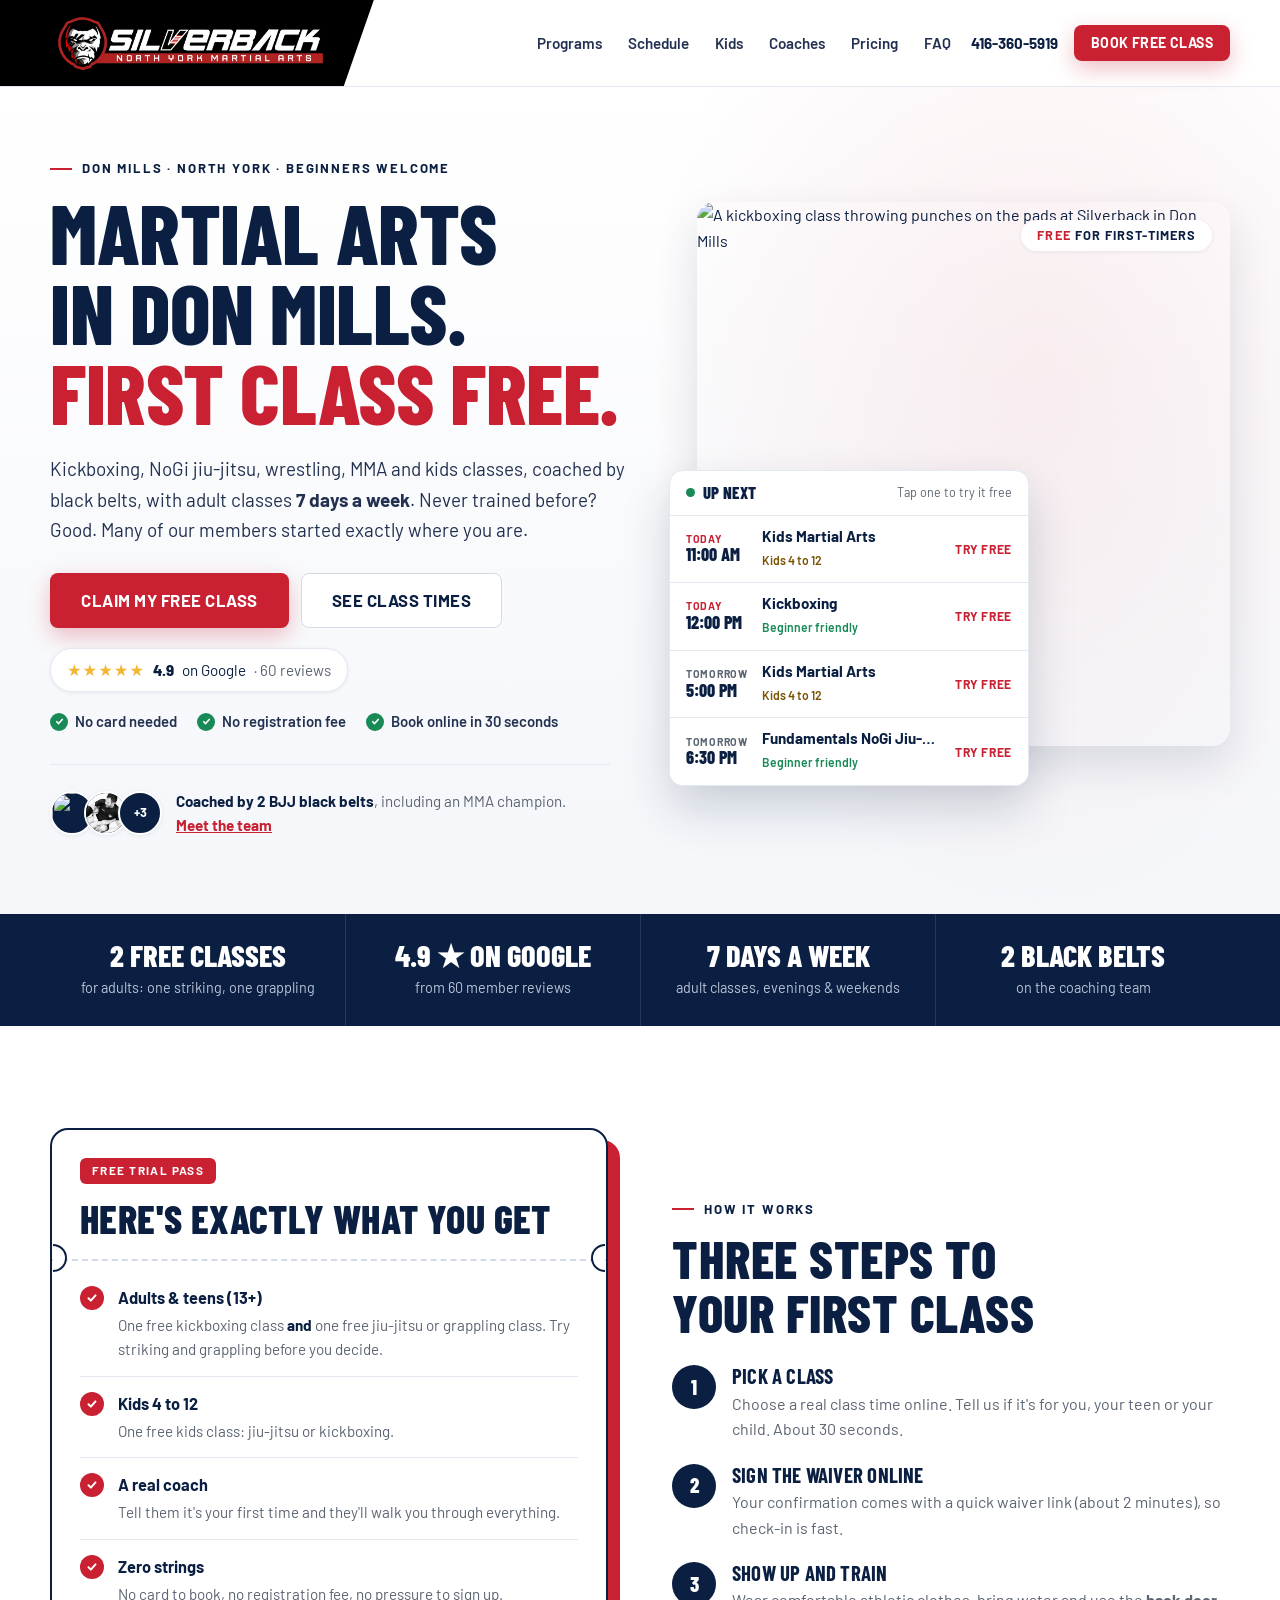
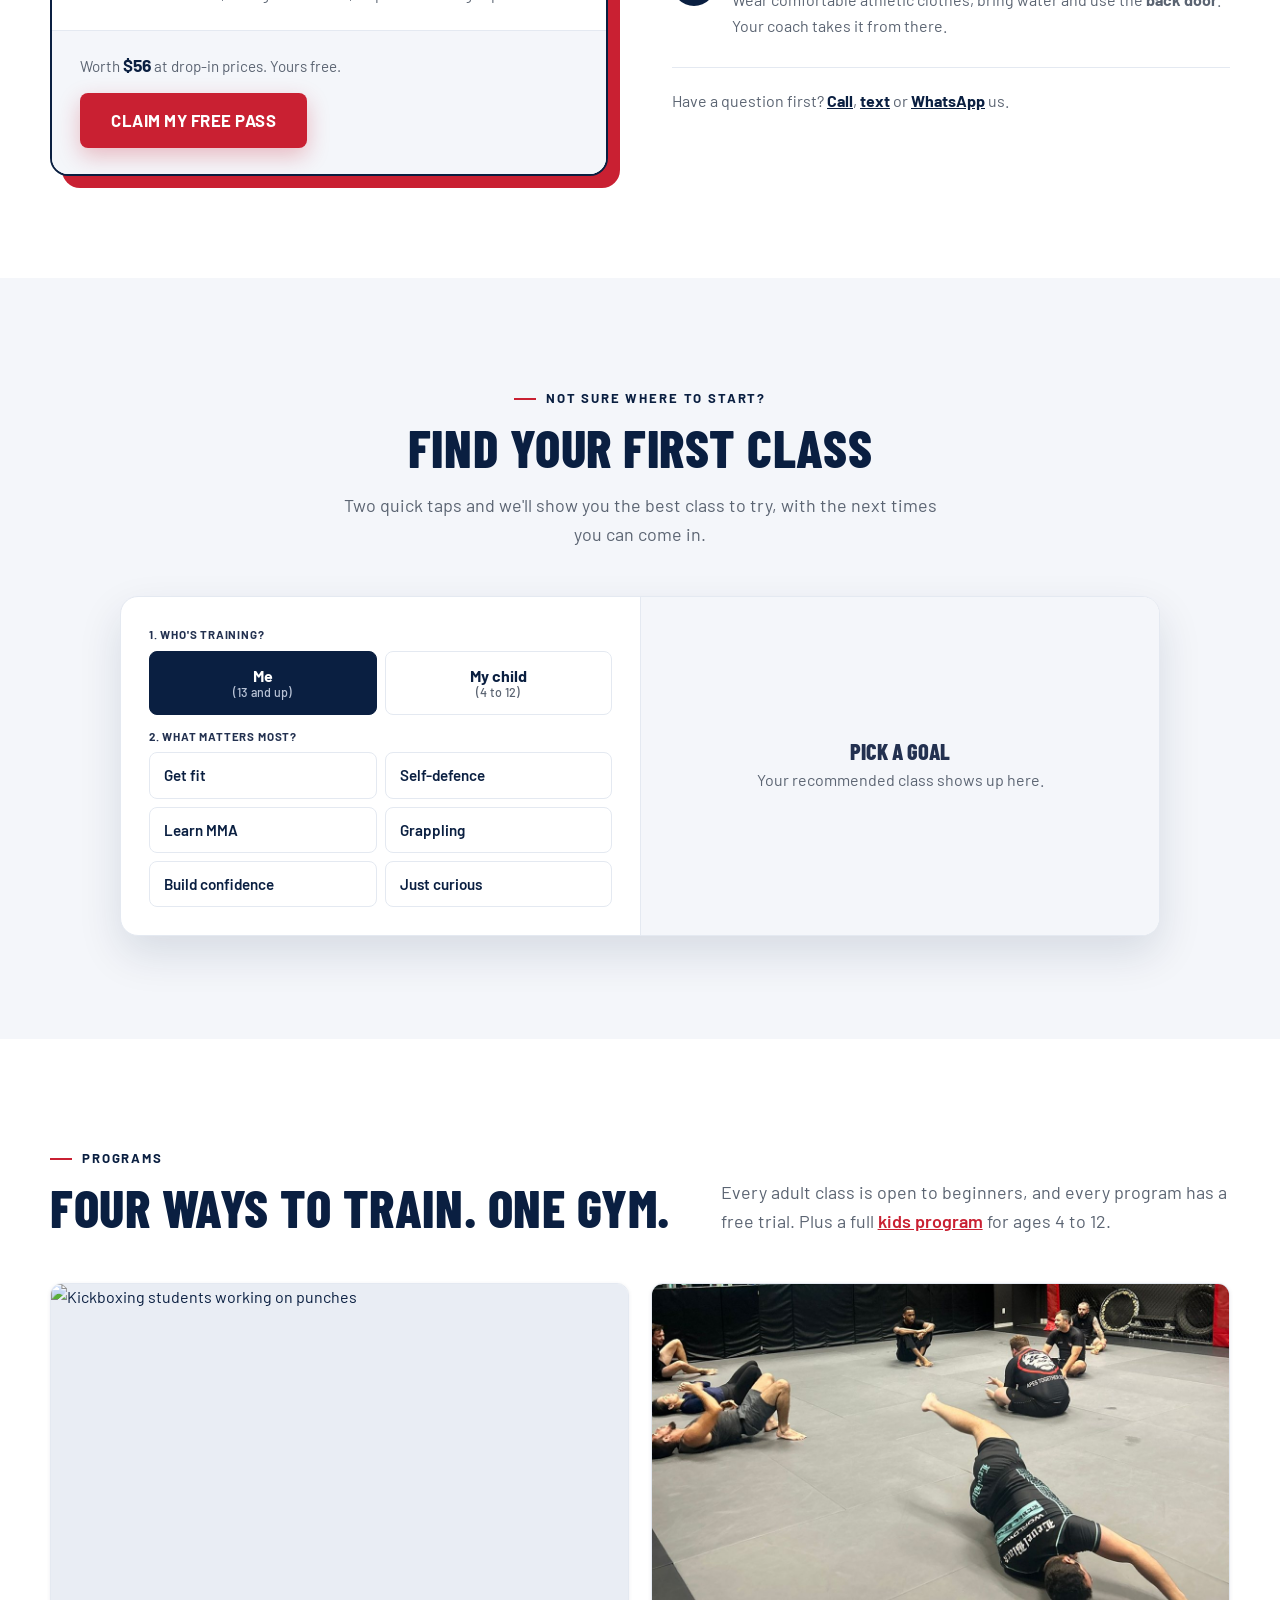
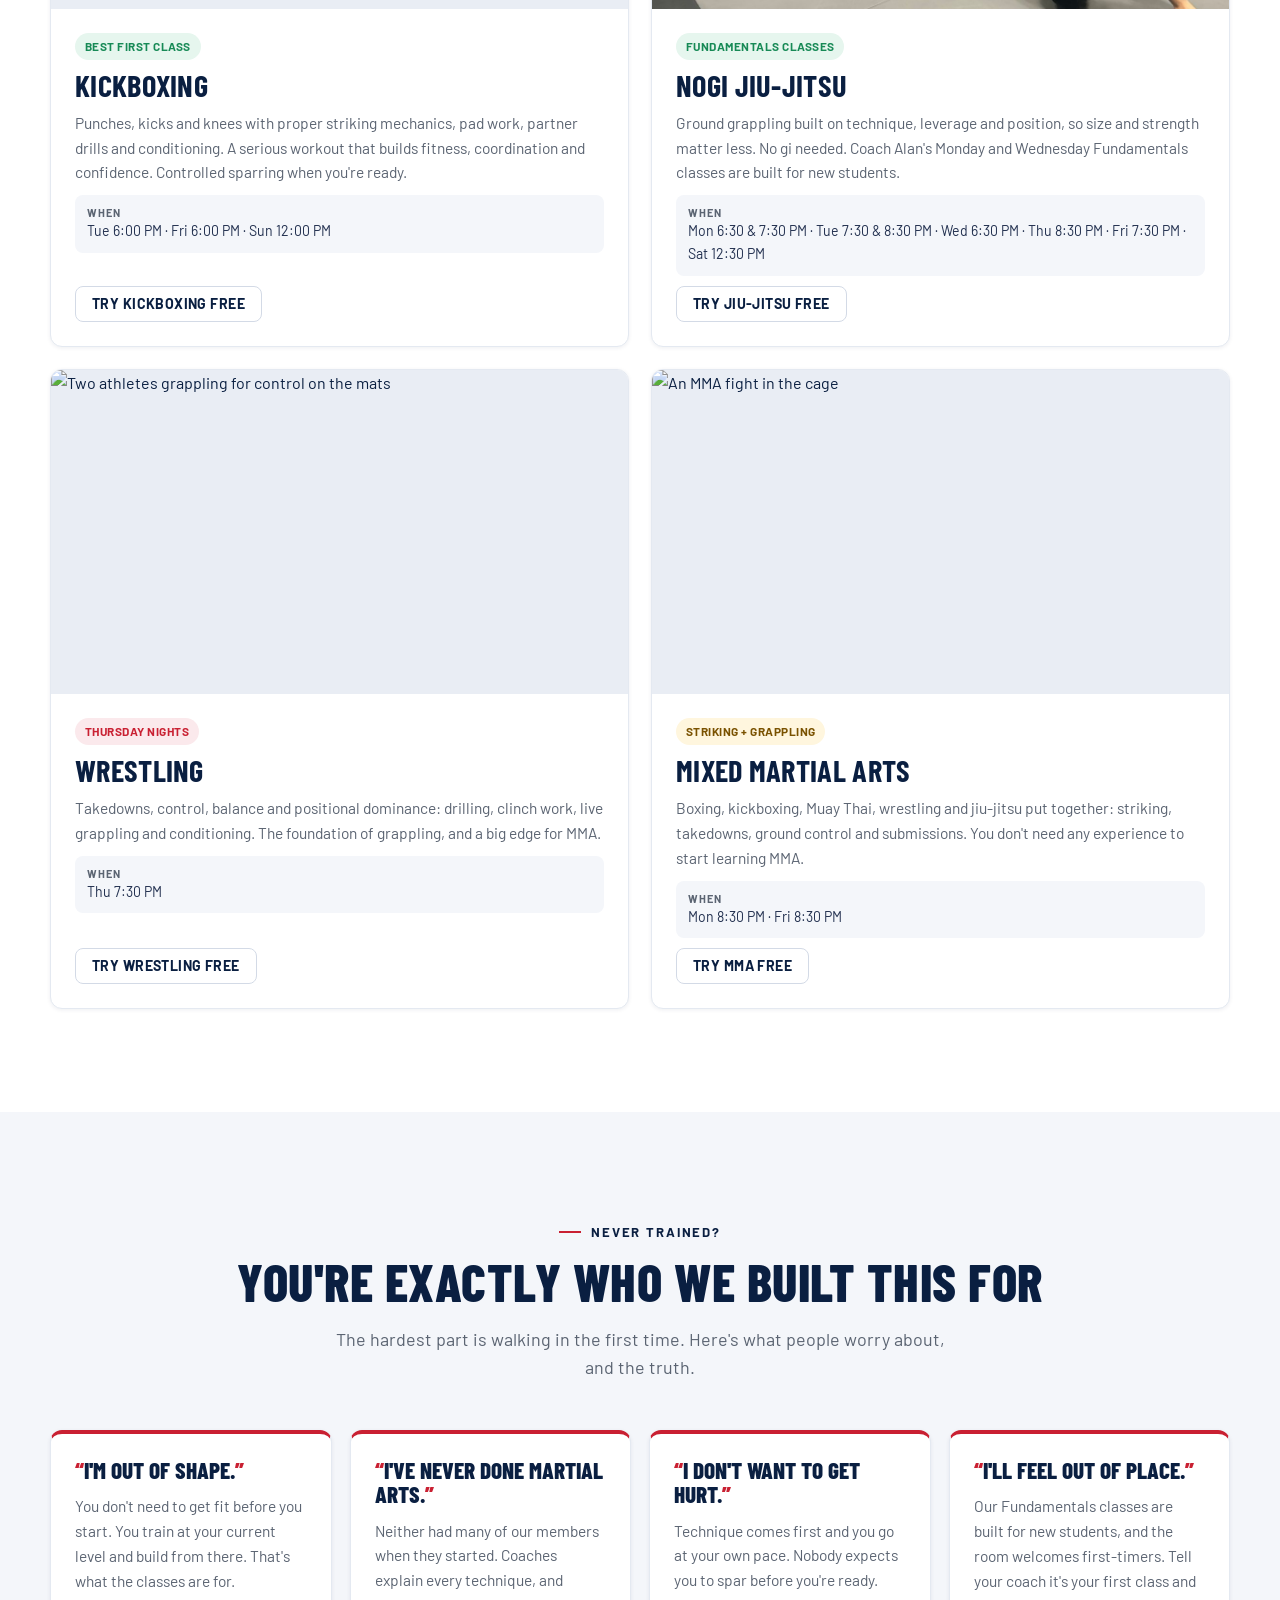
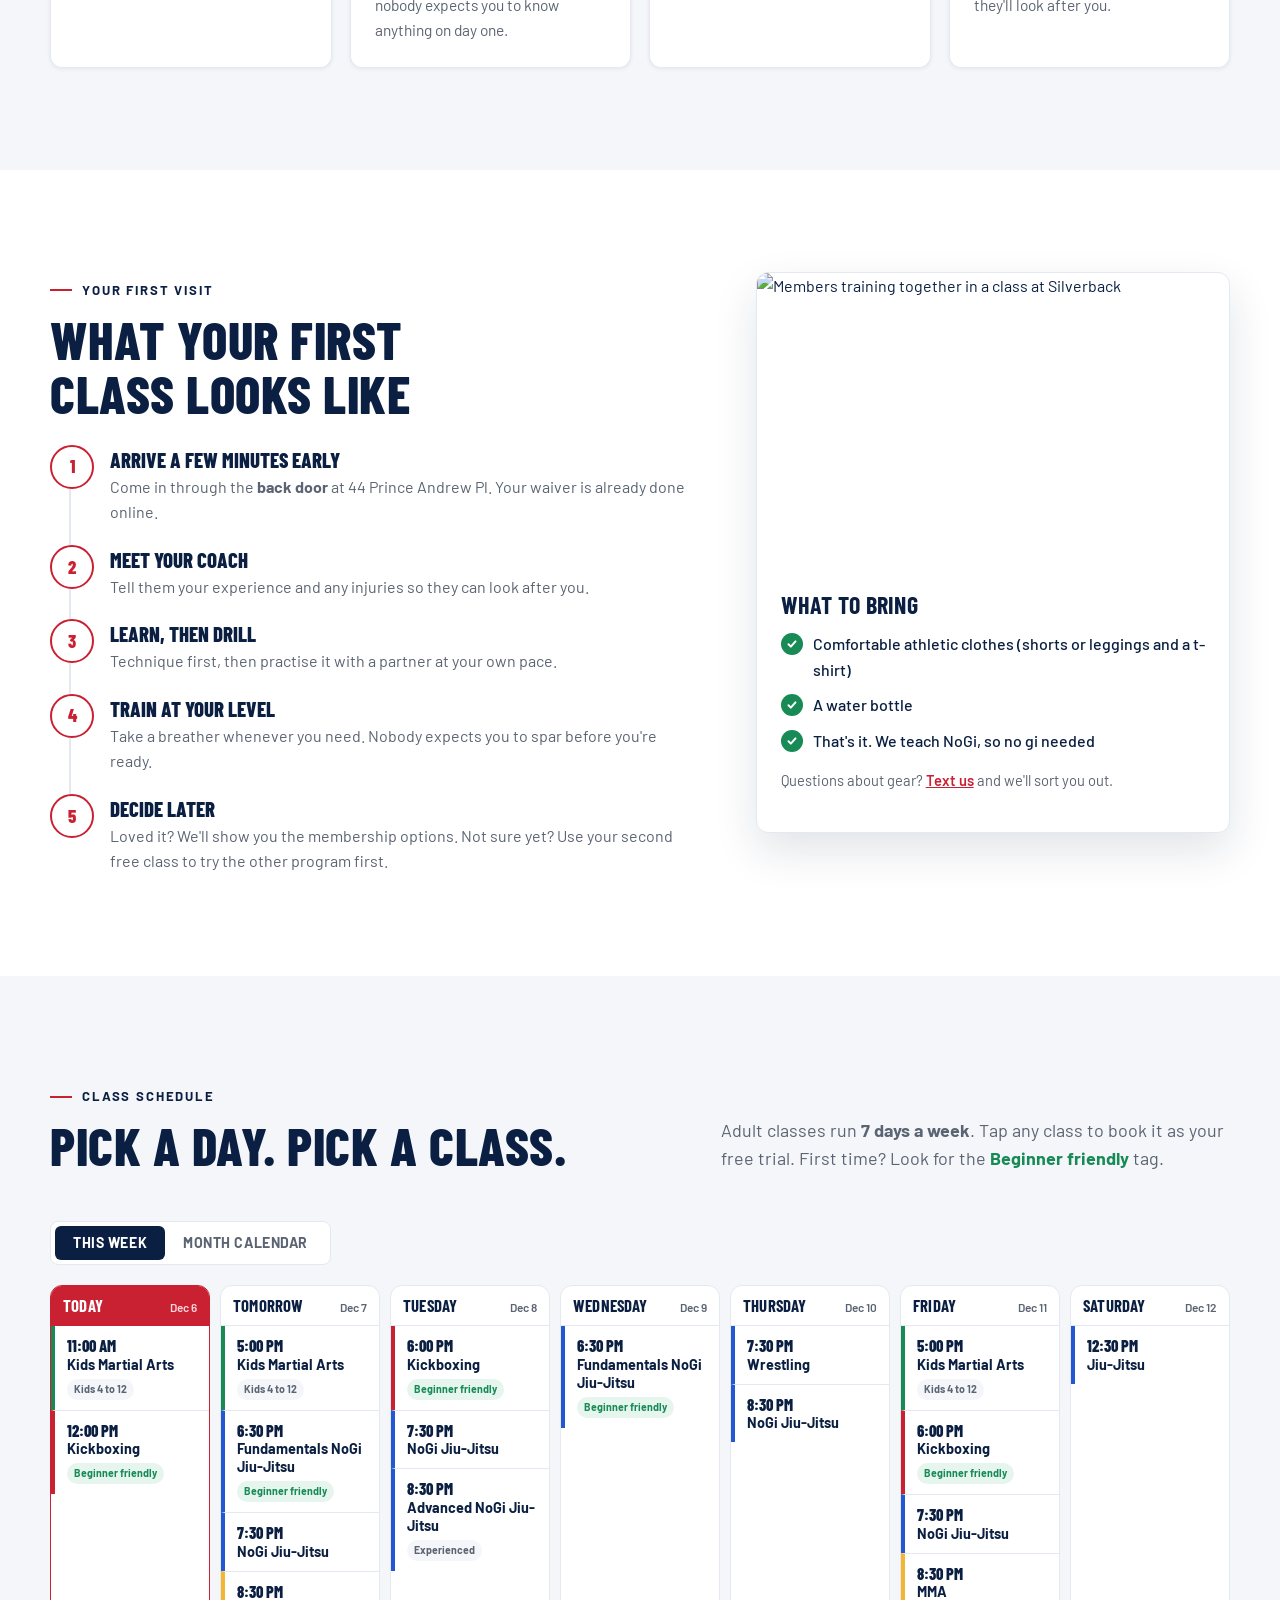
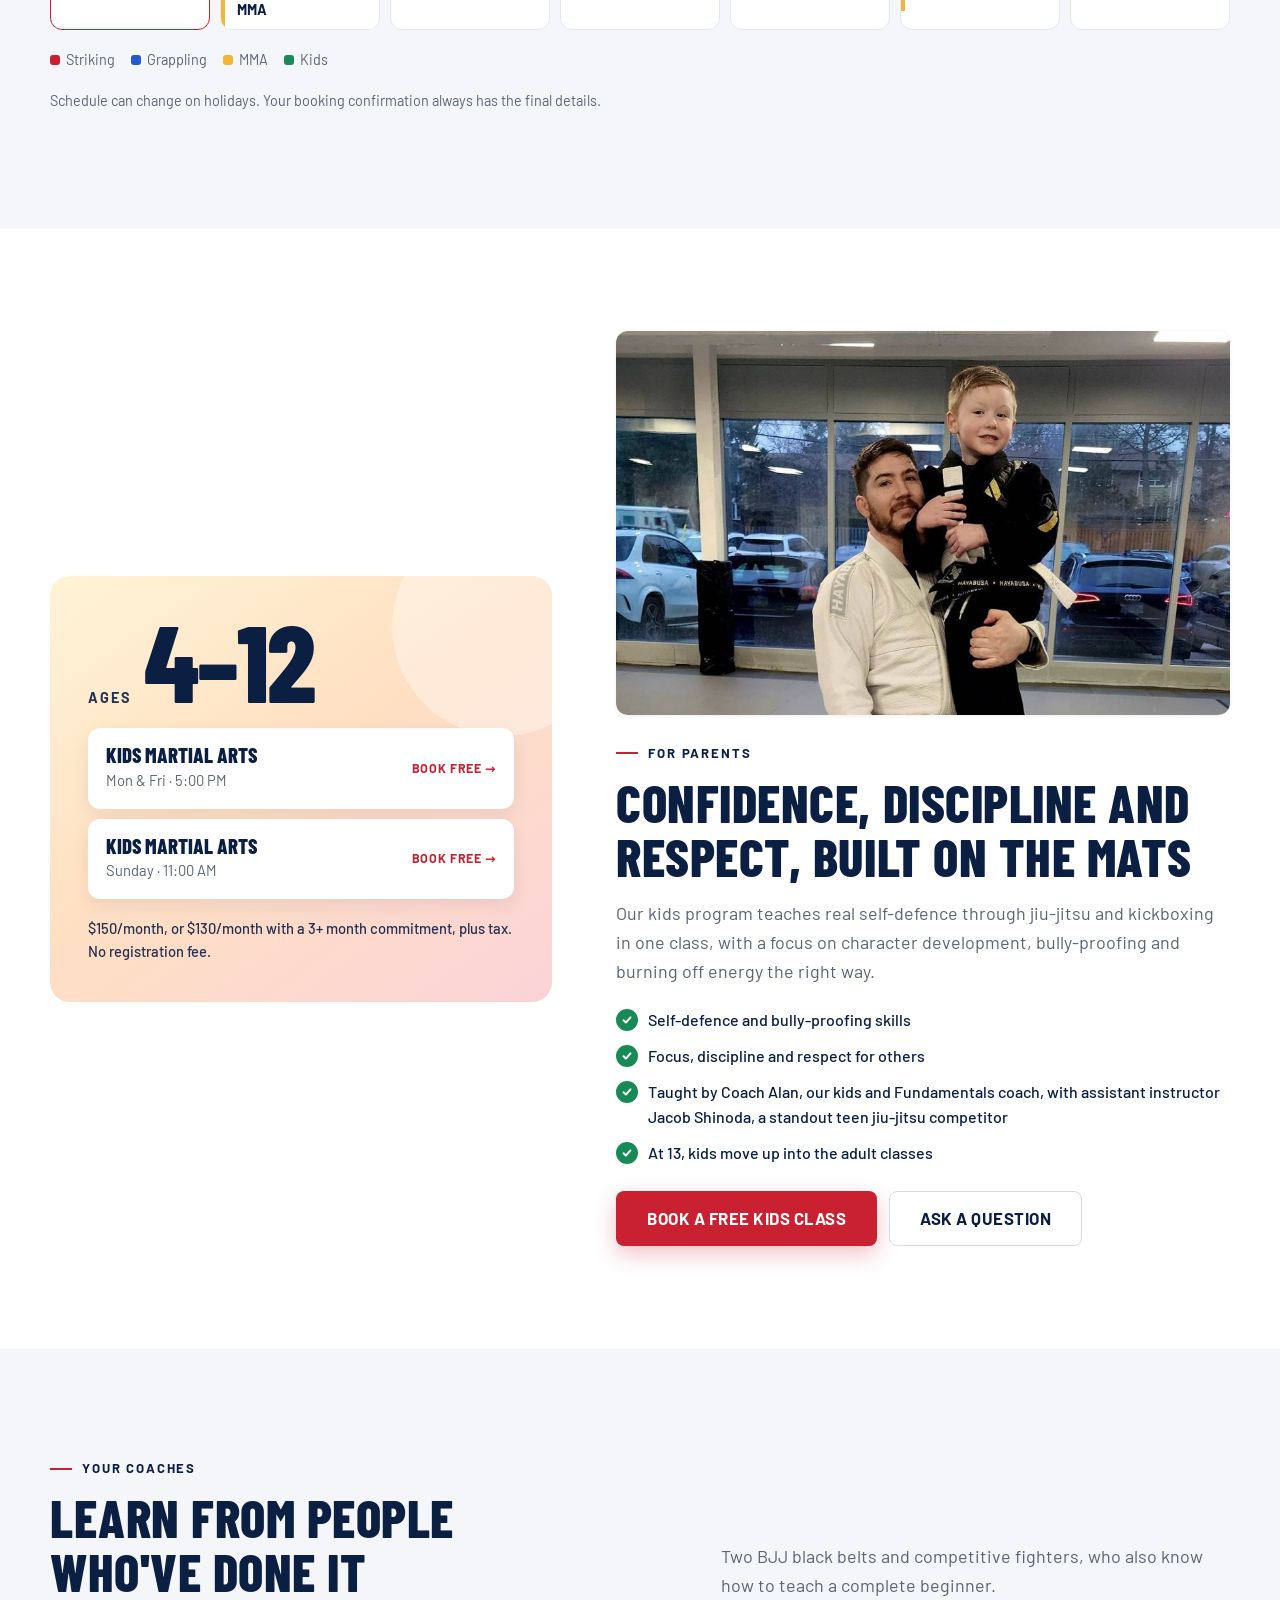
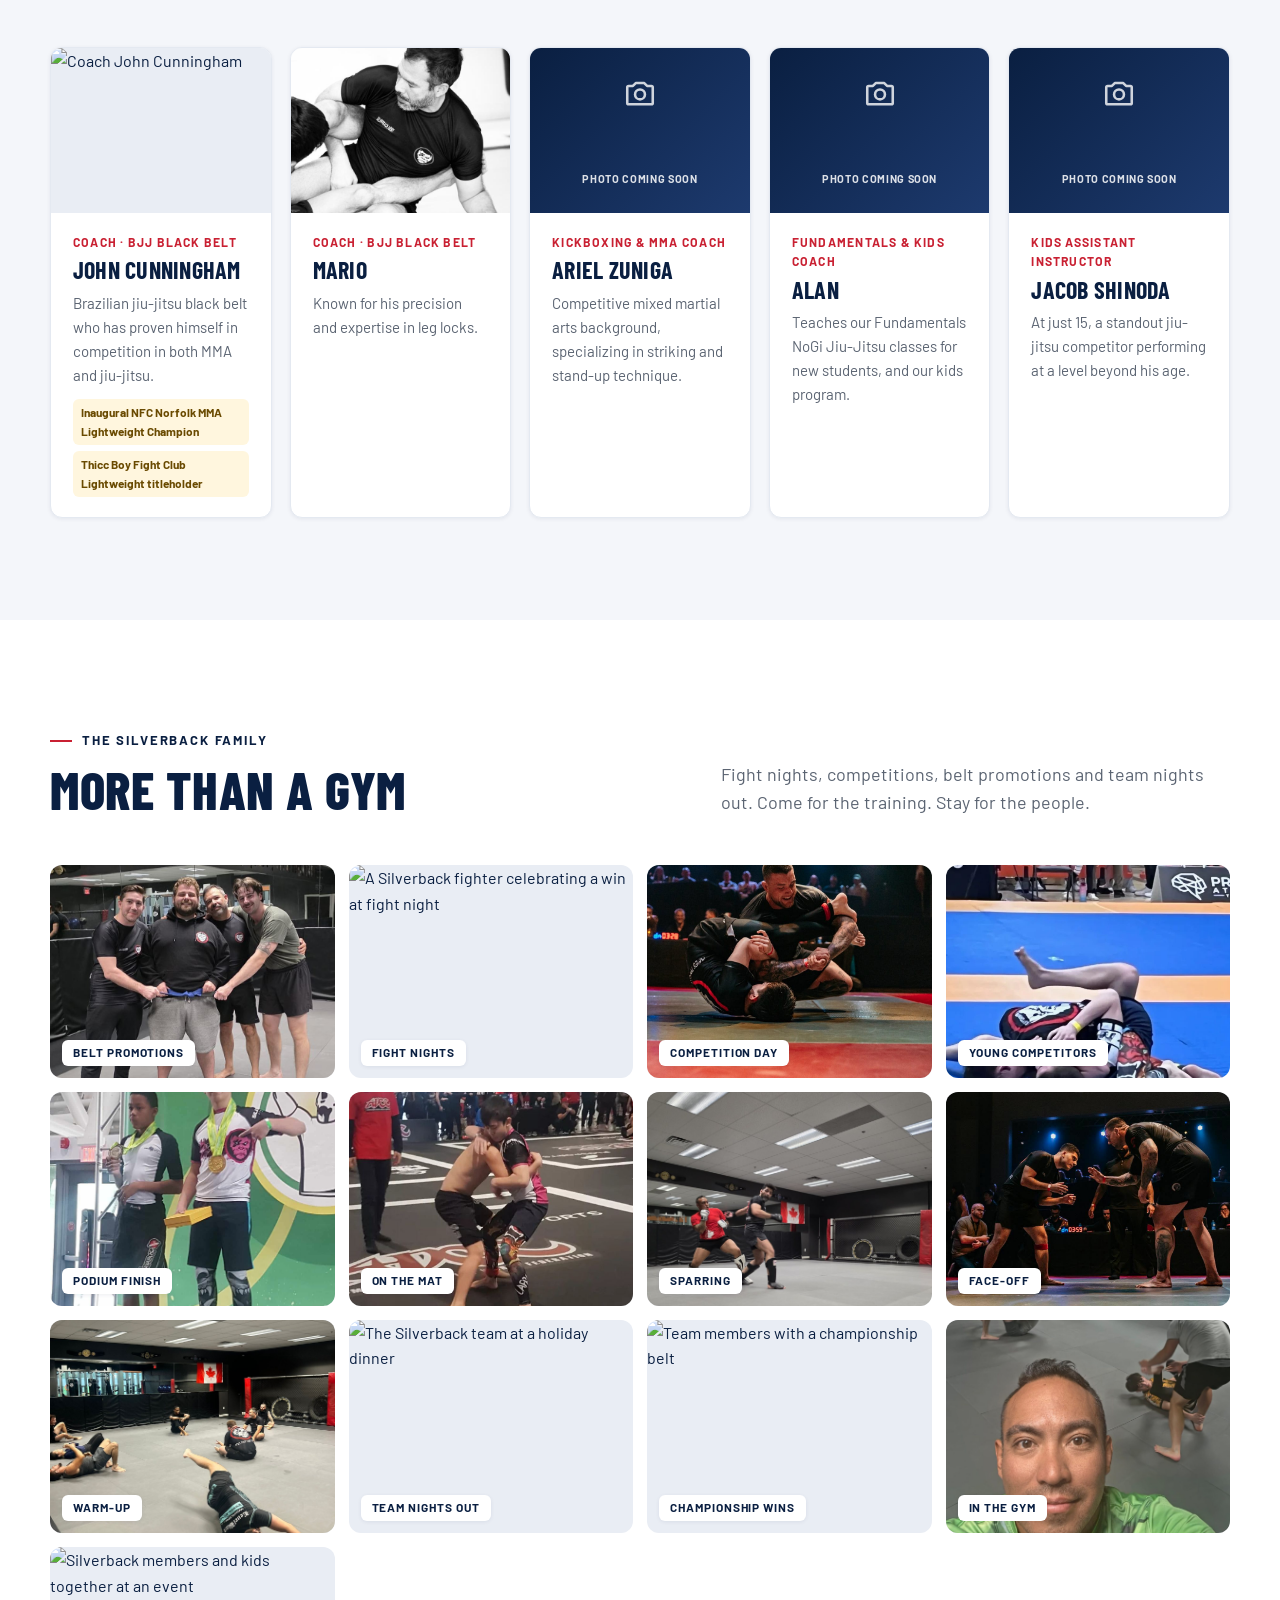
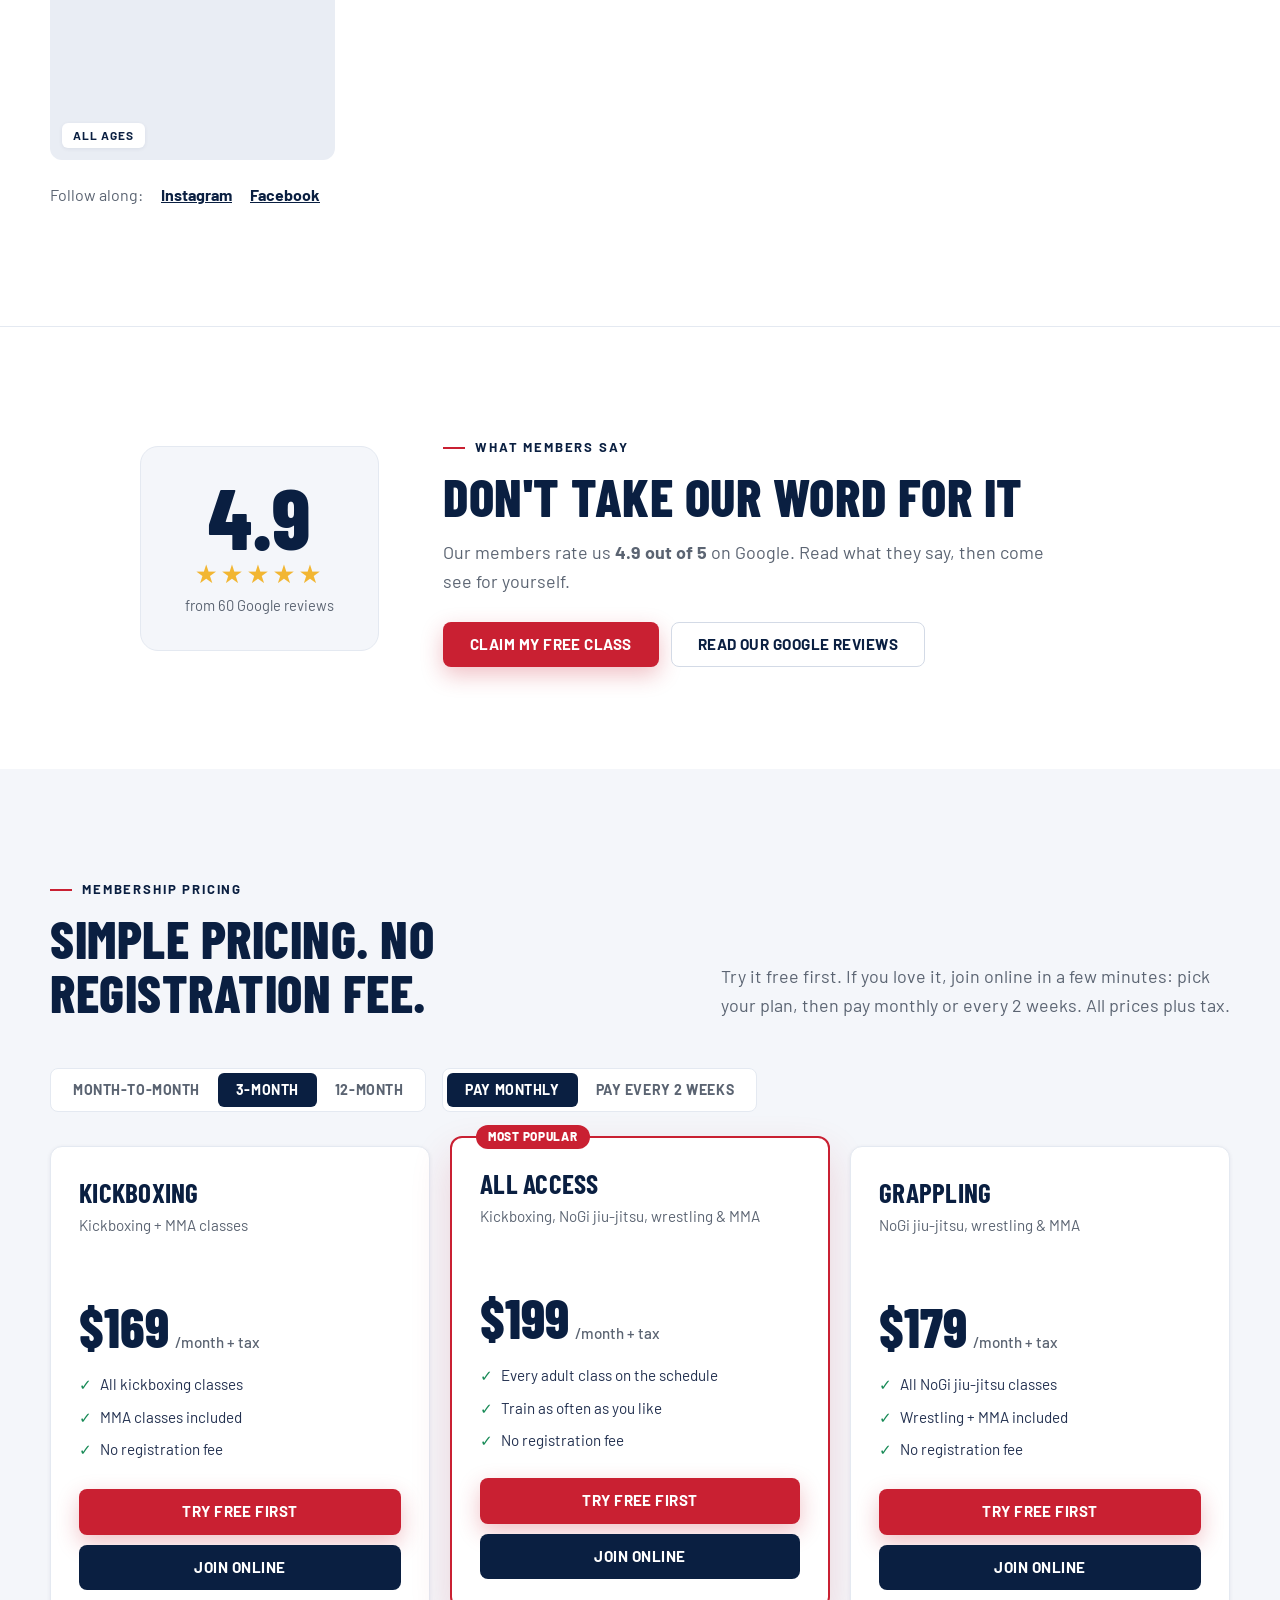
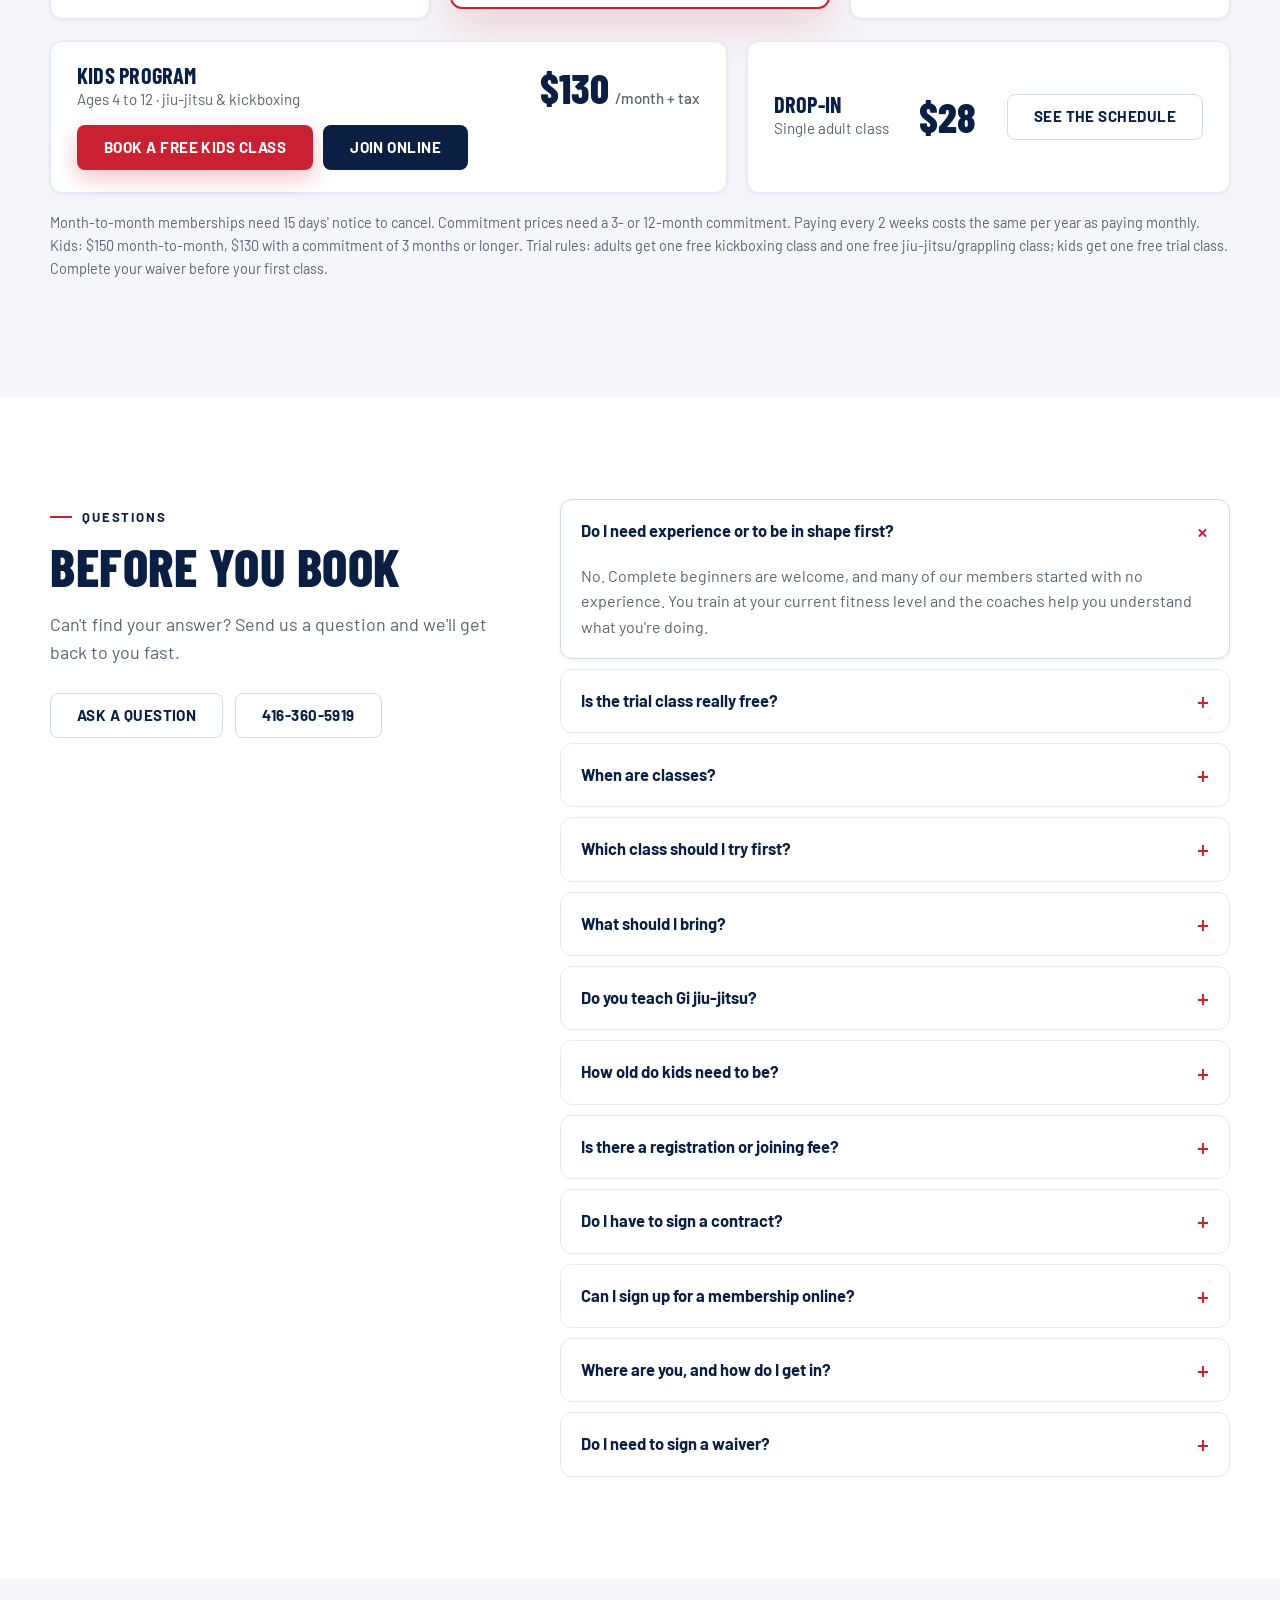
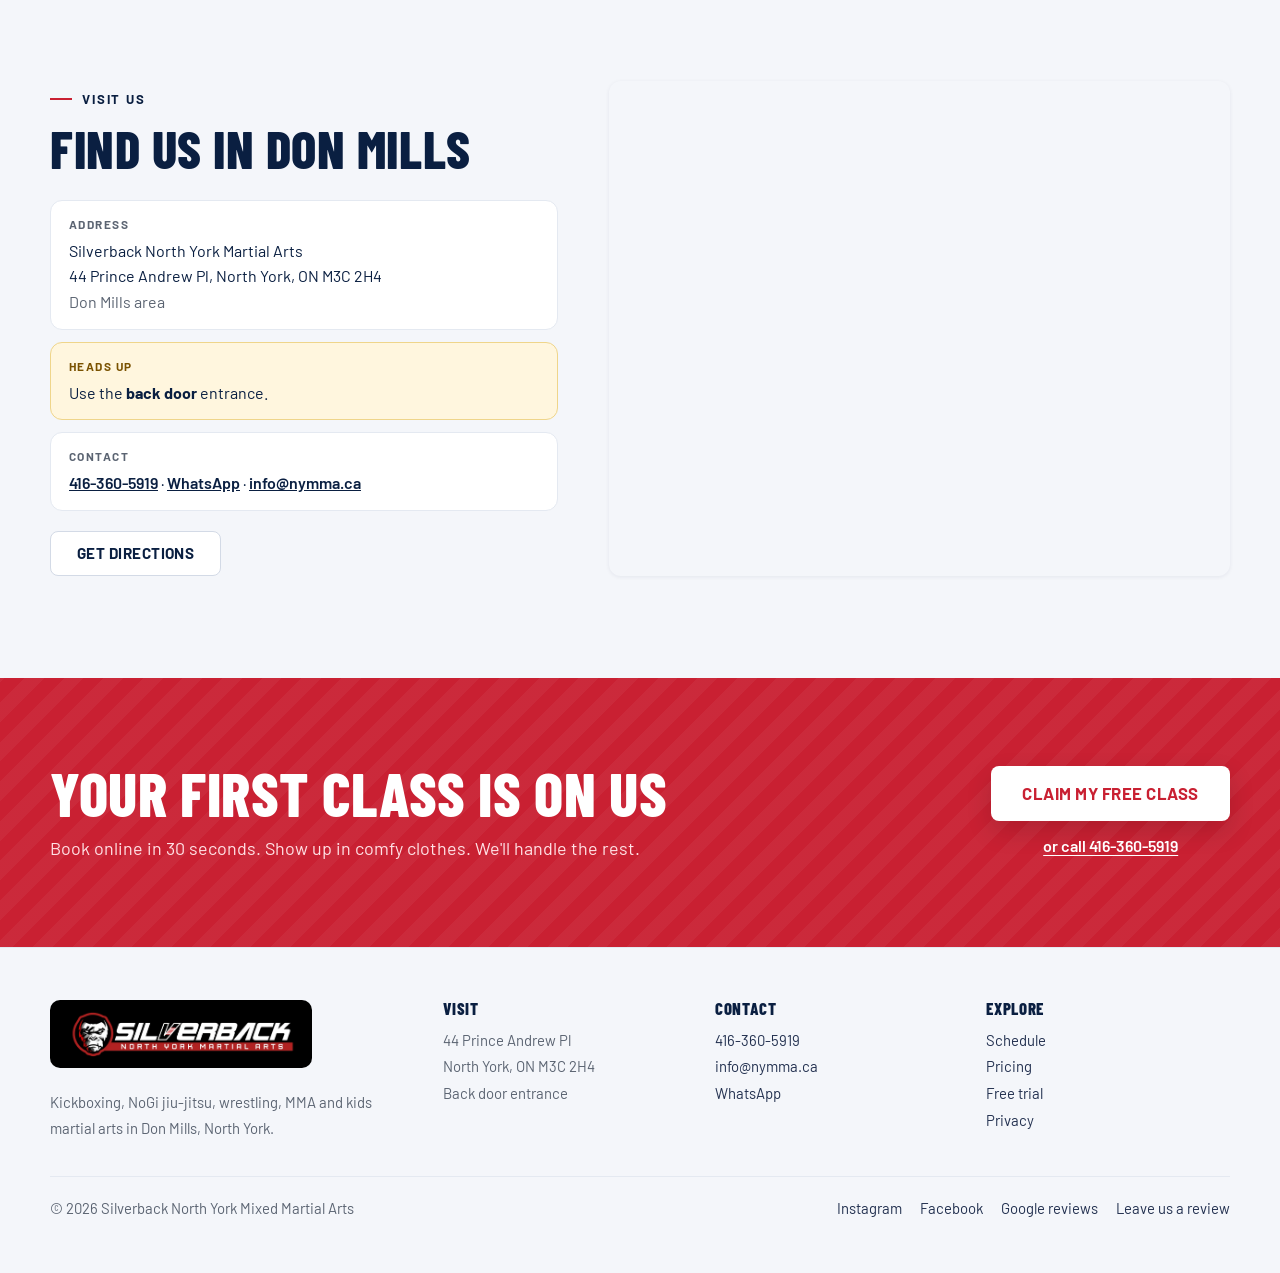
==== index.html @ 26a14047 "Always show all membership options on the pricing section instead of filtering to one" ====
﻿<!doctype html>
<html lang="en">
<head>
<meta charset="utf-8">
<meta name="viewport" content="width=device-width,initial-scale=1">
<title>Don Mills Martial Arts | Free Trial Class | Silverback</title>
<meta name="description" content="Kickboxing, NoGi jiu-jitsu, wrestling, MMA and kids classes in Don Mills, North York. Book a free trial class online. Beginners welcome, no registration fee.">
<meta name="keywords" content="martial arts Don Mills, martial arts North York, kickboxing Don Mills, NoGi jiu-jitsu Don Mills, BJJ North York, MMA gym Don Mills, kids martial arts North York, wrestling classes Don Mills, free trial class North York">
<link rel="canonical" href="https://www.nymma.ca/">
<meta name="theme-color" content="#ffffff">
<meta name="color-scheme" content="light">
<meta property="og:type" content="website">
<meta property="og:title" content="Your first class is free | Silverback Martial Arts, Don Mills">
<meta property="og:description" content="Kickboxing, NoGi Brazilian jiu-jitsu, wrestling, MMA and kids classes in Don Mills, North York. Beginners welcome. Book your free trial class online.">
<meta property="og:image" content="https://img1.wsimg.com/isteam/ip/94b5a3c4-f726-4b4a-af38-fd5995746933/Muay-Thai-Class-in-North-York.jpg/:/rs=w:1200">
<meta property="og:locale" content="en_CA">
<link rel="icon" href="assets/img/logo.webp" type="image/webp">
<link rel="preconnect" href="https://img1.wsimg.com">
<link rel="preconnect" href="https://fonts.googleapis.com">
<link rel="preconnect" href="https://fonts.gstatic.com" crossorigin>
<link href="https://fonts.googleapis.com/css2?family=Barlow:wght@400;500;600;700&family=Barlow+Condensed:wght@600;700;800&display=swap" rel="stylesheet">
<link rel="stylesheet" href="assets/css/styles.css?v=19">
<script>document.documentElement.classList.add("js")</script>

<script type="application/ld+json">
{"@context":"https://schema.org","@type":"SportsActivityLocation","name":"Silverback North York Martial Arts","url":"https://www.nymma.ca/",
 "image":"https://img1.wsimg.com/isteam/ip/94b5a3c4-f726-4b4a-af38-fd5995746933/Muay-Thai-Class-in-North-York.jpg",
 "telephone":"+1-416-360-5919","email":"info@nymma.ca",
 "address":{"@type":"PostalAddress","streetAddress":"44 Prince Andrew Pl","addressLocality":"North York","addressRegion":"ON","postalCode":"M3C 2H4","addressCountry":"CA"},
 "areaServed":["Don Mills","North York","Toronto"],
 "sameAs":["https://www.instagram.com/silverbacknorthyorkmma/","https://www.facebook.com/people/Silverback-North-York-Mix-Martial-Arts/61554992890038/"],
 "description":"Kickboxing, NoGi Brazilian jiu-jitsu, wrestling, MMA and kids martial arts in Don Mills, North York, Toronto. Free trial classes. Beginners welcome."}
</script>
<script type="application/ld+json">
{"@context":"https://schema.org","@type":"FAQPage","mainEntity":[
 {"@type":"Question","name":"Do I need experience to try a class?","acceptedAnswer":{"@type":"Answer","text":"No. Complete beginners are welcome and many of our members started with no experience. Our coaches help you understand what you are doing."}},
 {"@type":"Question","name":"Is the trial class really free?","acceptedAnswer":{"@type":"Answer","text":"Yes. Adults can try one free kickboxing class and one free jiu-jitsu or grappling class. Kids get one free trial class. No card is needed to book."}},
 {"@type":"Question","name":"Is there a registration fee?","acceptedAnswer":{"@type":"Answer","text":"No. Silverback does not charge a registration or initiation fee."}},
 {"@type":"Question","name":"When are adult classes?","acceptedAnswer":{"@type":"Answer","text":"Adult classes run 7 days a week: weekday evenings, plus Saturday and Sunday midday."}},
 {"@type":"Question","name":"What ages do you teach?","acceptedAnswer":{"@type":"Answer","text":"Our kids program is for ages 4 to 12. At 13, students join the adult classes."}},
 {"@type":"Question","name":"Do you teach Gi jiu-jitsu?","acceptedAnswer":{"@type":"Answer","text":"No. Silverback teaches NoGi jiu-jitsu, so you train in regular athletic clothes and don't need a gi."}},
 {"@type":"Question","name":"Where is Silverback located?","acceptedAnswer":{"@type":"Answer","text":"We're at 44 Prince Andrew Place in the Don Mills area of North York, Toronto. Please use the back door entrance."}}
]}
</script>
</head>
<body>
<a class="skip" href="#main">Skip to content</a>

<div class="promo-bar" id="promoBar" hidden>
  <span id="promoText"></span> <a href="#pricing" data-track="promo_bar">See pricing</a>
</div>

<header class="hdr" id="hdr">
  <div class="wrap">
    <a class="brand" href="#top" aria-label="Silverback North York Martial Arts, home"><img src="https://img1.wsimg.com/isteam/ip/94b5a3c4-f726-4b4a-af38-fd5995746933/22978.png/:/rs=w:560" srcset="https://img1.wsimg.com/isteam/ip/94b5a3c4-f726-4b4a-af38-fd5995746933/22978.png/:/rs=w:280 280w, https://img1.wsimg.com/isteam/ip/94b5a3c4-f726-4b4a-af38-fd5995746933/22978.png/:/rs=w:560 560w, https://img1.wsimg.com/isteam/ip/94b5a3c4-f726-4b4a-af38-fd5995746933/22978.png/:/rs=w:840 840w" sizes="(max-width: 560px) 211px, (max-width: 760px) 240px, 278px" alt="Silverback North York Martial Arts" width="278" height="58" onerror="this.onerror=null;this.removeAttribute('srcset');this.src='assets/img/logo.webp'"></a>
    <nav class="nav" id="nav" aria-label="Main">
      <a href="#programs">Programs</a><a href="#schedule">Schedule</a><a href="#kids">Kids</a>
      <a href="#coaches">Coaches</a><a href="#pricing">Pricing</a><a href="#faq">FAQ</a>
    </nav>
    <div class="hdr-cta">
      <a class="hdr-phone" href="tel:+14163605919" data-tel data-track="call_header">416-360-5919</a>
      <a class="btn btn-red btn-sm" href="#book" data-open-modal="book" data-track="cta_header">Book free class</a>
    </div>
    <button class="burger" id="burger" aria-label="Open menu" aria-expanded="false" aria-controls="nav"><span></span><span></span><span></span></button>
  </div>
</header>

<main id="main">

<!-- ================= HERO ================= -->
<section class="hero" id="top">
  <div class="wrap hero-grid">
    <div class="hero-copy">
      <span class="eyebrow">Don Mills · North York · Beginners welcome</span>
      <h1>Martial arts in Don Mills. <em>First class free.</em></h1>
      <p class="lead">Kickboxing, NoGi jiu-jitsu, wrestling, MMA and kids classes, coached by black belts, with adult classes <b>7&nbsp;days a&nbsp;week</b>. Never trained before? Good. Many of our members started exactly where you are.</p>
      <div class="hero-ctas" id="heroCtas">
        <button type="button" class="btn btn-red btn-lg" data-open-modal="book" data-track="cta_hero">Claim my free class</button>
        <a class="btn btn-ghost btn-lg" href="#schedule" data-track="cta_hero_schedule">See class times</a>
      </div>
      <a class="grating" id="heroRating" href="#reviews" hidden data-track="rating_hero"><span class="stars" aria-hidden="true">★★★★★</span><b data-g-rating>4.9</b> on Google<span class="grating-n">· <span data-g-count>60</span> reviews</span></a>
      <ul class="micro">
        <li>No card needed</li><li>No registration fee</li><li>Book online in 30 seconds</li>
      </ul>
      <div class="coach-proof">
        <span class="avatars" aria-hidden="true">
          <img src="https://img1.wsimg.com/isteam/ip/94b5a3c4-f726-4b4a-af38-fd5995746933/blob-454e0a6.png/:/rs=w:160" alt="" width="44" height="44">
          <img src="assets/img/coach-mario.jpg" alt="" width="44" height="44" style="object-position:60% 30%">
          <i>+3</i>
        </span>
        <span><b>Coached by 2 BJJ black belts</b>, including an MMA champion. <a href="#coaches">Meet the team</a></span>
      </div>
    </div>

    <div class="hero-media">
      <img class="hero-photo" src="https://img1.wsimg.com/isteam/ip/94b5a3c4-f726-4b4a-af38-fd5995746933/Muay-Thai-Class-in-North-York.jpg/:/rs=w:1200"
        srcset="https://img1.wsimg.com/isteam/ip/94b5a3c4-f726-4b4a-af38-fd5995746933/Muay-Thai-Class-in-North-York.jpg/:/rs=w:700 700w, https://img1.wsimg.com/isteam/ip/94b5a3c4-f726-4b4a-af38-fd5995746933/Muay-Thai-Class-in-North-York.jpg/:/rs=w:1200 1200w"
        sizes="(max-width: 940px) 100vw, 50vw" alt="A kickboxing class throwing punches on the pads at Silverback in Don Mills" width="1200" height="800" fetchpriority="high">
      <span class="hero-tag"><b>Free</b> for first-timers</span>
      <!-- live list of the next few classes (assets/js/site.js); each one opens the booking popup pre-filled -->
      <aside class="upnext" aria-label="Next classes">
        <div class="upnext-head"><span class="dot" aria-hidden="true"></span><b>Up next</b><span class="upnext-src">Tap one to try it free</span></div>
        <div id="upNext" class="upnext-list"><div class="upnext-empty">Loading this week's classes…</div></div>
      </aside>
    </div>
  </div>
</section>

<!-- ================= PROOF STRIP ================= -->
<div class="proof">
  <div class="wrap">
    <div><b>2 free classes</b><span>for adults: one striking, one grappling</span></div>
    <div data-g-proof><b><span data-g-rating>4.9</span> ★ on Google</b><span>from <span data-g-count>60</span> member reviews</span></div>
    <div><b>7 days a week</b><span>adult classes, evenings &amp; weekends</span></div>
    <div><b>2 black belts</b><span>on the coaching team</span></div>
  </div>
</div>

<!-- ================= THE OFFER ================= -->
<section class="sec" id="book">
  <div class="wrap offer">
    <div class="pass rv">
      <div class="pass-top">
        <span class="pass-kicker">Free trial pass</span>
        <h2>Here's exactly what you get</h2>
      </div>
      <ul class="pass-list">
        <li><b>Adults &amp; teens (13+)</b><span>One free kickboxing class <em>and</em> one free jiu-jitsu or grappling class. Try striking and grappling before you decide.</span></li>
        <li><b>Kids 4 to 12</b><span>One free kids class: jiu-jitsu or kickboxing.</span></li>
        <li><b>A real coach</b><span>Tell them it's your first time and they'll walk you through everything.</span></li>
        <li><b>Zero strings</b><span>No card to book, no registration fee, no pressure to sign up.</span></li>
      </ul>
      <div class="pass-foot">
        <span class="pass-value">Worth <b>$56</b> at drop-in prices. Yours free.</span>
        <button type="button" class="btn btn-red btn-lg" data-open-modal="book" data-track="cta_pass">Claim my free pass</button>
      </div>
    </div>

    <div class="howto rv">
      <span class="eyebrow">How it works</span>
      <h2>Three steps to your first class</h2>
      <ol class="steps">
        <li><h3>Pick a class</h3><p>Choose a real class time online. Tell us if it's for you, your teen or your child. About 30 seconds.</p></li>
        <li><h3>Sign the waiver online</h3><p>Your confirmation comes with a quick waiver link (about 2 minutes), so check-in is fast.</p></li>
        <li><h3>Show up and train</h3><p>Wear comfortable athletic clothes, bring water and use the <b>back door</b>. Your coach takes it from there.</p></li>
      </ol>
      <p class="howto-alt">Have a question first? <a href="tel:+14163605919" data-tel data-track="call_howto">Call</a>, <a href="sms:+14163605919" data-sms data-msg="Hi! I'd like to try a free class at Silverback." data-track="sms_howto">text</a> or <a href="https://wa.me/14163605919" data-wa data-msg="Hi! I'd like to try a free class at Silverback." target="_blank" rel="noopener" data-track="wa_howto">WhatsApp</a> us.</p>
    </div>
  </div>
</section>

<!-- ================= CLASS FINDER ================= -->
<section class="sec alt" id="finder">
  <div class="wrap">
    <div class="sec-head center"><span class="eyebrow">Not sure where to start?</span><h2>Find your first class</h2>
      <p class="lead">Two quick taps and we'll show you the best class to try, with the next times you can come in.</p></div>
    <div class="finder rv" id="finderBox">
      <div class="finder-q">
        <span class="lab">1. Who's training?</span>
        <div class="seg" role="group" aria-label="Who's training">
          <button type="button" data-who="adult" aria-pressed="true">Me <small>(13 and up)</small></button>
          <button type="button" data-who="kid" aria-pressed="false">My child <small>(4 to 12)</small></button>
        </div>
        <span class="lab">2. What matters most?</span>
        <div class="goalgrid" id="finderGoals" role="group" aria-label="Main goal"></div>
      </div>
      <div class="finder-r" id="finderResult" aria-live="polite">
        <div class="finder-wait"><b>Pick a goal</b><span>Your recommended class shows up here.</span></div>
      </div>
    </div>
  </div>
</section>

<!-- ================= PROGRAMS ================= -->
<section class="sec" id="programs">
  <div class="wrap">
    <div class="sec-head split">
      <div><span class="eyebrow">Programs</span><h2>Four ways to train. One gym.</h2></div>
      <p class="lead">Every adult class is open to beginners, and every program has a free trial. Plus a full <a href="#kids">kids program</a> for ages 4 to 12.</p>
    </div>
    <div class="progs">
      <article class="prog rv">
        <div class="prog-ph"><img loading="lazy" src="https://img1.wsimg.com/isteam/ip/94b5a3c4-f726-4b4a-af38-fd5995746933/Muay-Thai-Class-in-North-York.jpg/:/rs=w:900" alt="Kickboxing students working on punches" width="900" height="600" style="object-position:40% 40%"></div>
        <div class="prog-body">
          <span class="chip2 green">Best first class</span>
          <h3>Kickboxing</h3>
          <p>Punches, kicks and knees with proper striking mechanics, pad work, partner drills and conditioning. A serious workout that builds fitness, coordination and confidence. Controlled sparring when you're ready.</p>
          <p class="when"><b>When</b> <span data-times="Kickboxing">Tue 6:00 PM · Fri 6:00 PM · Sun 12:00 PM</span></p>
          <a class="btn btn-ghost btn-sm" href="#book" data-book-class="Kickboxing" data-book-who="ADULT" data-track="cta_kickboxing">Try kickboxing free</a>
        </div>
      </article>
      <article class="prog rv">
        <div class="prog-ph"><img loading="lazy" src="assets/img/gallery-group-class.jpg" alt="Students warming up together on the mats before jiu-jitsu class" width="1200" height="1600" style="object-position:50% 76%"></div>
        <div class="prog-body">
          <span class="chip2 green">Fundamentals classes</span>
          <h3>NoGi Jiu-Jitsu</h3>
          <p>Ground grappling built on technique, leverage and position, so size and strength matter less. No gi needed. Coach Alan's Monday and Wednesday Fundamentals classes are built for new students.</p>
          <p class="when"><b>When</b> <span data-times="Jiu-Jitsu">Mon 6:30 &amp; 7:30 PM · Tue 7:30 &amp; 8:30 PM · Wed 6:30 PM · Thu 8:30 PM · Fri 7:30 PM · Sat 12:30 PM</span></p>
          <a class="btn btn-ghost btn-sm" href="#book" data-book-class="Jiu-Jitsu" data-book-who="ADULT" data-track="cta_jiujitsu">Try jiu-jitsu free</a>
        </div>
      </article>
      <article class="prog rv">
        <div class="prog-ph"><img loading="lazy" src="https://img1.wsimg.com/isteam/ip/94b5a3c4-f726-4b4a-af38-fd5995746933/WhatsApp%20Image%202024-02-17%20at%2020.16.29.jpg/:/rs=w:900" alt="Two athletes grappling for control on the mats" width="900" height="534" style="object-position:50% 45%"></div>
        <div class="prog-body">
          <span class="chip2">Thursday nights</span>
          <h3>Wrestling</h3>
          <p>Takedowns, control, balance and positional dominance: drilling, clinch work, live grappling and conditioning. The foundation of grappling, and a big edge for MMA.</p>
          <p class="when"><b>When</b> <span data-times="Wrestling">Thu 7:30 PM</span></p>
          <a class="btn btn-ghost btn-sm" href="#book" data-book-class="Wrestling" data-book-who="ADULT" data-track="cta_wrestling">Try wrestling free</a>
        </div>
      </article>
      <article class="prog rv">
        <div class="prog-ph"><img loading="lazy" src="https://img1.wsimg.com/isteam/ip/94b5a3c4-f726-4b4a-af38-fd5995746933/1000009364-8b5ff78.jpg/:/rs=w:900" alt="An MMA fight in the cage" width="900" height="720" style="object-position:50% 62%"></div>
        <div class="prog-body">
          <span class="chip2 gold">Striking + grappling</span>
          <h3>Mixed Martial Arts</h3>
          <p>Boxing, kickboxing, Muay Thai, wrestling and jiu-jitsu put together: striking, takedowns, ground control and submissions. You don't need any experience to start learning MMA.</p>
          <p class="when"><b>When</b> <span data-times="MMA">Mon 8:30 PM · Fri 8:30 PM</span></p>
          <a class="btn btn-ghost btn-sm" href="#book" data-book-class="MMA" data-book-who="ADULT" data-track="cta_mma">Try MMA free</a>
        </div>
      </article>
    </div>
  </div>
</section>

<!-- ================= BEGINNER WORRIES ================= -->
<section class="sec alt" id="beginners">
  <div class="wrap">
    <div class="sec-head center"><span class="eyebrow">Never trained?</span><h2>You're exactly who we built this for</h2>
      <p class="lead">The hardest part is walking in the first time. Here's what people worry about, and the truth.</p></div>
    <div class="worries">
      <div class="worry rv"><q>I'm out of shape.</q><p>You don't need to get fit before you start. You train at your current level and build from there. That's what the classes are for.</p></div>
      <div class="worry rv"><q>I've never done martial arts.</q><p>Neither had many of our members when they started. Coaches explain every technique, and nobody expects you to know anything on day one.</p></div>
      <div class="worry rv"><q>I don't want to get hurt.</q><p>Technique comes first and you go at your own pace. Nobody expects you to spar before you're ready.</p></div>
      <div class="worry rv"><q>I'll feel out of place.</q><p>Our Fundamentals classes are built for new students, and the room welcomes first-timers. Tell your coach it's your first class and they'll look after you.</p></div>
    </div>
  </div>
</section>

<!-- ================= FIRST CLASS ================= -->
<section class="sec" id="expect">
  <div class="wrap expect">
    <div>
      <span class="eyebrow">Your first visit</span>
      <h2>What your first class looks like</h2>
      <ol class="timeline">
        <li class="rv"><b>Arrive a few minutes early</b><span>Come in through the <strong>back door</strong> at 44 Prince Andrew Pl. Your waiver is already done online.</span></li>
        <li class="rv"><b>Meet your coach</b><span>Tell them your experience and any injuries so they can look after you.</span></li>
        <li class="rv"><b>Learn, then drill</b><span>Technique first, then practise it with a partner at your own pace.</span></li>
        <li class="rv"><b>Train at your level</b><span>Take a breather whenever you need. Nobody expects you to spar before you're ready.</span></li>
        <li class="rv"><b>Decide later</b><span>Loved it? We'll show you the membership options. Not sure yet? Use your second free class to try the other program first.</span></li>
      </ol>
    </div>
    <aside class="bring rv">
      <img loading="lazy" src="https://img1.wsimg.com/isteam/ip/94b5a3c4-f726-4b4a-af38-fd5995746933/North-York-Mixed-Martial-Arts-Class.jpg/:/rs=w:800" alt="Members training together in a class at Silverback" width="800" height="533">
      <div class="bring-body">
        <h3>What to bring</h3>
        <ul class="ticks">
          <li>Comfortable athletic clothes (shorts or leggings and a t-shirt)</li>
          <li>A water bottle</li>
          <li>That's it. We teach NoGi, so no gi needed</li>
        </ul>
        <p class="small">Questions about gear? <a href="sms:+14163605919" data-sms data-msg="Hi! I have a question about what to bring to my first class." data-track="sms_gear">Text us</a> and we'll sort you out.</p>
      </div>
    </aside>
  </div>
</section>

<!-- ================= SCHEDULE ================= -->
<section class="sec alt" id="schedule">
  <div class="wrap">
    <div class="sec-head split">
      <div><span class="eyebrow">Class schedule</span><h2>Pick a day. Pick a class.</h2></div>
      <p class="lead">Adult classes run <b>7&nbsp;days a&nbsp;week</b>. Tap any class to book it as your free trial. First time? Look for the <b class="ok">Beginner friendly</b> tag.</p>
    </div>
    <div class="viewtabs" role="tablist" aria-label="Schedule view">
      <button type="button" role="tab" aria-selected="true" data-view="week">This week</button>
      <button type="button" role="tab" aria-selected="false" data-view="month">Month calendar</button>
    </div>
    <div id="scheduleWeek" class="week" role="tabpanel" aria-label="Weekly schedule"></div>
    <div id="scheduleCal" role="tabpanel" aria-label="Month calendar" hidden></div>
    <div class="legend"><span>Striking</span><span class="g">Grappling</span><span class="m">MMA</span><span class="k">Kids</span></div>
    <p class="fine">Schedule can change on holidays. Your booking confirmation always has the final details.</p>
  </div>
</section>

<!-- ================= KIDS ================= -->
<section class="sec kids" id="kids">
  <div class="wrap kids-grid">
    <div class="kids-card rv">
      <div class="kids-age"><span>Ages</span><b>4–12</b></div>
      <div class="kids-classes">
        <a href="#book" data-book-class="Kids Martial Arts" data-book-who="CHILD" data-track="cta_kids_bjj"><b>Kids Martial Arts</b><span>Mon &amp; Fri · 5:00 PM</span><i>Book free →</i></a>
        <a href="#book" data-book-class="Kids Martial Arts" data-book-who="CHILD" data-track="cta_kids_kb"><b>Kids Martial Arts</b><span>Sunday · 11:00 AM</span><i>Book free →</i></a>
      </div>
      <p class="kids-price">$150/month, or $130/month with a 3+ month commitment, plus tax. No registration fee.</p>
    </div>
    <div class="kids-copy rv">
      <img class="kids-photo" loading="lazy" src="assets/img/gallery-dad-kid.jpg" alt="A coach lifting up a smiling young student in his gi" width="901" height="1600" style="object-position:50% 22%">
      <span class="eyebrow">For parents</span>
      <h2>Confidence, discipline and respect, built on the mats</h2>
      <p class="lead">Our kids program teaches real self-defence through jiu-jitsu and kickboxing in one class, with a focus on character development, bully-proofing and burning off energy the right way.</p>
      <ul class="ticks">
        <li>Self-defence and bully-proofing skills</li>
        <li>Focus, discipline and respect for others</li>
        <li>Taught by Coach Alan, our kids and Fundamentals coach, with assistant instructor Jacob Shinoda, a standout teen jiu-jitsu competitor</li>
        <li>At 13, kids move up into the adult classes</li>
      </ul>
      <div class="btnrow">
        <a class="btn btn-red btn-lg" href="#book" data-book-class="Kids" data-book-who="CHILD" data-track="cta_kids">Book a free kids class</a>
        <a class="btn btn-ghost btn-lg" href="#book" data-open-modal="ask" data-track="cta_kids_ask">Ask a question</a>
      </div>
    </div>
  </div>
</section>

<!-- ================= COACHES ================= -->
<section class="sec alt" id="coaches">
  <div class="wrap">
    <div class="sec-head split">
      <div><span class="eyebrow">Your coaches</span><h2>Learn from people who've done it</h2></div>
      <p class="lead">Two BJJ black belts and competitive fighters, who also know how to teach a complete beginner.</p>
    </div>

    <div class="coaches">
      <article class="coach rv">
        <div class="pic"><img loading="lazy" src="https://img1.wsimg.com/isteam/ip/94b5a3c4-f726-4b4a-af38-fd5995746933/blob-454e0a6.png/:/rs=w:900" alt="Coach John Cunningham" width="900" height="600" style="object-position:50% 20%"></div>
        <div class="body"><div class="role">Coach · BJJ black belt</div><h3>John Cunningham</h3>
          <p>Brazilian jiu-jitsu black belt who has proven himself in competition in both MMA and jiu-jitsu.</p>
          <ul class="titles"><li>Inaugural NFC Norfolk MMA Lightweight Champion</li><li>Thicc Boy Fight Club Lightweight titleholder</li></ul></div>
      </article>
      <article class="coach rv">
        <div class="pic"><img loading="lazy" src="assets/img/coach-mario.jpg" alt="Coach Mario controlling an opponent's leg during NoGi training" width="587" height="576" style="object-position:60% 30%"></div>
        <div class="body"><div class="role">Coach · BJJ black belt</div><h3>Mario</h3>
          <p>Known for his precision and expertise in leg locks.</p></div>
      </article>
      <article class="coach rv">
        <div class="pic mono" aria-hidden="true"><svg viewBox="0 0 24 24" fill="none" stroke="currentColor" stroke-width="1.8" stroke-linecap="round" stroke-linejoin="round"><path d="M4 7h3l2-2h6l2 2h3a1 1 0 0 1 1 1v11a1 1 0 0 1-1 1H4a1 1 0 0 1-1-1V8a1 1 0 0 1 1-1Z"/><circle cx="12" cy="13" r="3.5"/></svg><small>Photo coming soon</small></div>
        <div class="body"><div class="role">Kickboxing &amp; MMA coach</div><h3>Ariel Zuniga</h3>
          <p>Competitive mixed martial arts background, specializing in striking and stand-up technique.</p></div>
      </article>
      <article class="coach rv">
        <div class="pic mono" aria-hidden="true"><svg viewBox="0 0 24 24" fill="none" stroke="currentColor" stroke-width="1.8" stroke-linecap="round" stroke-linejoin="round"><path d="M4 7h3l2-2h6l2 2h3a1 1 0 0 1 1 1v11a1 1 0 0 1-1 1H4a1 1 0 0 1-1-1V8a1 1 0 0 1 1-1Z"/><circle cx="12" cy="13" r="3.5"/></svg><small>Photo coming soon</small></div>
        <div class="body"><div class="role">Fundamentals &amp; kids coach</div><h3>Alan</h3>
          <p>Teaches our Fundamentals NoGi Jiu-Jitsu classes for new students, and our kids program.</p></div>
      </article>
      <article class="coach rv">
        <div class="pic mono" aria-hidden="true"><svg viewBox="0 0 24 24" fill="none" stroke="currentColor" stroke-width="1.8" stroke-linecap="round" stroke-linejoin="round"><path d="M4 7h3l2-2h6l2 2h3a1 1 0 0 1 1 1v11a1 1 0 0 1-1 1H4a1 1 0 0 1-1-1V8a1 1 0 0 1 1-1Z"/><circle cx="12" cy="13" r="3.5"/></svg><small>Photo coming soon</small></div>
        <div class="body"><div class="role">Kids assistant instructor</div><h3>Jacob Shinoda</h3>
          <p>At just 15, a standout jiu-jitsu competitor performing at a level beyond his age.</p></div>
      </article>
    </div>
  </div>
</section>

<!-- ================= COMMUNITY ================= -->
<section class="sec" id="community">
  <div class="wrap">
    <div class="sec-head split">
      <div><span class="eyebrow">The Silverback family</span><h2>More than a gym</h2></div>
      <p class="lead">Fight nights, competitions, belt promotions and team nights out. Come for the training. Stay for the people.</p>
    </div>
    <div class="gallery">
      <figure class="rv"><img loading="lazy" src="assets/img/gallery-belt-promotion.jpg" alt="A Silverback student receiving his blue belt" width="739" height="1600" style="object-position:50% 44%"><figcaption>Belt promotions</figcaption></figure>
      <figure class="rv"><img loading="lazy" src="https://img1.wsimg.com/isteam/ip/94b5a3c4-f726-4b4a-af38-fd5995746933/1000013327.jpg/:/rs=w:700" alt="A Silverback fighter celebrating a win at fight night" width="700" height="933" style="object-position:50% 30%"><figcaption>Fight nights</figcaption></figure>
      <figure class="rv"><img loading="lazy" src="assets/img/gallery-comp-nogi-adult.jpg" alt="A Silverback athlete competing in a NoGi grappling match" width="1024" height="682"><figcaption>Competition day</figcaption></figure>
      <figure class="rv"><img loading="lazy" src="assets/img/gallery-comp-nogi-teen.jpg" alt="A young Silverback grappler competing in a NoGi tournament" width="1059" height="1587" style="object-position:50% 30%"><figcaption>Young competitors</figcaption></figure>
      <figure class="rv"><img loading="lazy" src="assets/img/gallery-podium-medals.jpg" alt="Two young Silverback athletes on the podium with their medals" width="1200" height="1600" style="object-position:50% 35%"><figcaption>Podium finish</figcaption></figure>
      <figure class="rv"><img loading="lazy" src="assets/img/gallery-comp-wrestling-teen.jpg" alt="A Silverback student competing in a submission wrestling match" width="891" height="1600" style="object-position:50% 36%"><figcaption>On the mat</figcaption></figure>
      <figure class="rv"><img loading="lazy" src="assets/img/gallery-sparring.jpg" alt="Two students sparring during kickboxing class at Silverback" width="1200" height="1600" style="object-position:50% 30%"><figcaption>Sparring</figcaption></figure>
      <figure class="rv"><img loading="lazy" src="assets/img/gallery-comp-faceoff.jpg" alt="Two competitors and a referee before a submission grappling match" width="1080" height="720" style="object-position:50% 55%"><figcaption>Face-off</figcaption></figure>
      <figure class="rv"><img loading="lazy" src="assets/img/gallery-group-class.jpg" alt="Students warming up together during class at Silverback" width="1200" height="1600" style="object-position:50% 55%"><figcaption>Warm-up</figcaption></figure>
      <figure class="rv"><img loading="lazy" src="https://img1.wsimg.com/isteam/ip/94b5a3c4-f726-4b4a-af38-fd5995746933/1000014670.jpg/:/rs=w:900" alt="The Silverback team at a holiday dinner" width="900" height="675"><figcaption>Team nights out</figcaption></figure>
      <figure class="rv"><img loading="lazy" src="https://img1.wsimg.com/isteam/ip/94b5a3c4-f726-4b4a-af38-fd5995746933/1000009367.jpg/:/rs=w:900" alt="Team members with a championship belt" width="900" height="720" style="object-position:50% 40%"><figcaption>Championship wins</figcaption></figure>
      <figure class="rv"><img loading="lazy" src="assets/img/gallery-coach-selfie.jpg" alt="A coach's selfie with students training on the mats behind him" width="1202" height="1600" style="object-position:50% 75%"><figcaption>In the gym</figcaption></figure>
      <figure class="rv"><img loading="lazy" src="https://img1.wsimg.com/isteam/ip/94b5a3c4-f726-4b4a-af38-fd5995746933/1000013400.jpg/:/rs=w:900" alt="Silverback members and kids together at an event" width="900" height="675"><figcaption>All ages</figcaption></figure>
    </div>
    <p class="social" id="socialRow" hidden>Follow along: <a id="igLink2" href="#" data-track="ig_community">Instagram</a> <a id="fbLink2" href="#" data-track="fb_community">Facebook</a></p>
  </div>
</section>

<!-- ================= REVIEWS (Google rating + any quotes from config.js; hidden if neither is set) ================= -->
<section class="sec sec-line" id="reviews" hidden>
  <div class="wrap">
    <div class="rev-summary rv">
      <div class="rev-score" id="revScore">
        <b data-g-rating>4.9</b>
        <span class="stars" aria-hidden="true">★★★★★</span>
        <small>from <span data-g-count>60</span> Google reviews</small>
      </div>
      <div class="rev-copy">
        <span class="eyebrow">What members say</span>
        <h2>Don't take our word for it</h2>
        <p class="lead">Our members rate us <b><span data-g-rating>4.9</span> out of 5</b> on Google. Read what they say, then come see for yourself.</p>
        <div class="btnrow">
          <button type="button" class="btn btn-red" data-open-modal="book" data-track="cta_reviews">Claim my free class</button>
          <a class="btn btn-ghost" id="reviewLink" href="#" target="_blank" rel="noopener" data-track="reviews_google" hidden>Read our Google reviews</a>
        </div>
      </div>
    </div>
    <div class="reviews" id="reviewList"></div>
  </div>
</section>

<!-- ================= PRICING ================= -->
<section class="sec alt" id="pricing">
  <div class="wrap">
    <div class="sec-head split">
      <div><span class="eyebrow">Membership pricing</span><h2>Simple pricing. No registration fee.</h2></div>
      <p class="lead">Try it free first. If you love it, join online in a few minutes: pick your plan, then pay monthly or every 2 weeks. All prices plus tax.</p>
    </div>

    <!-- prices come from "plans" in assets/js/config.js -->
    <div class="price-controls">
      <div class="toggle" role="tablist" aria-label="Commitment length">
        <button role="tab" aria-selected="false" data-term="mtm">Month-to-month</button>
        <button role="tab" aria-selected="true" data-term="3m">3-month</button>
        <button role="tab" aria-selected="false" data-term="12m">12-month</button>
      </div>
      <div class="toggle" role="tablist" aria-label="How often you pay">
        <button role="tab" aria-selected="true" data-freq="month">Pay monthly</button>
        <button role="tab" aria-selected="false" data-freq="biweek">Pay every 2 weeks</button>
      </div>
    </div>

    <div class="plans">
      <article class="plan" data-plan="kickboxing">
        <h3>Kickboxing</h3><p class="inc">Kickboxing + MMA classes</p>
        <div class="was"></div>
        <div class="price"><span data-price>$169</span><small data-per>/month + tax</small></div>
        <ul><li>All kickboxing classes</li><li>MMA classes included</li><li>No registration fee</li></ul>
        <div class="btns"><a class="btn btn-red" href="#book" data-book-class="Kickboxing" data-book-who="ADULT" data-track="cta_plan_kb">Try free first</a>
          <button type="button" class="btn btn-dark" data-join="kickboxing" data-track="join_kb">Join online</button></div>
      </article>

      <article class="plan feat" data-plan="allaccess">
        <span class="ribbon promo" id="promoRibbon" hidden>Limited-time offer</span>
        <span class="ribbon" id="popRibbon">Most popular</span>
        <h3>All Access</h3><p class="inc">Kickboxing, NoGi jiu-jitsu, wrestling &amp; MMA</p>
        <div class="was"></div>
        <div class="price"><span data-price>$199</span><small data-per>/month + tax</small></div>
        <ul><li>Every adult class on the schedule</li><li>Train as often as you like</li><li>No registration fee</li></ul>
        <div class="btns"><a class="btn btn-red" href="#book" data-open-modal="book" data-track="cta_plan_all">Try free first</a>
          <button type="button" class="btn btn-dark" data-join="allaccess" data-track="join_all">Join online</button></div>
      </article>

      <article class="plan" data-plan="grappling">
        <h3>Grappling</h3><p class="inc">NoGi jiu-jitsu, wrestling &amp; MMA</p>
        <div class="was"></div>
        <div class="price"><span data-price>$179</span><small data-per>/month + tax</small></div>
        <ul><li>All NoGi jiu-jitsu classes</li><li>Wrestling + MMA included</li><li>No registration fee</li></ul>
        <div class="btns"><a class="btn btn-red" href="#book" data-book-class="Jiu-Jitsu" data-book-who="ADULT" data-track="cta_plan_gr">Try free first</a>
          <button type="button" class="btn btn-dark" data-join="grappling" data-track="join_gr">Join online</button></div>
      </article>
    </div>

    <div class="plan-row">
      <article class="plan kidsplan" data-plan="kids">
        <div><h3>Kids program</h3><p class="inc">Ages 4 to 12 · jiu-jitsu &amp; kickboxing</p></div>
        <div class="price"><span data-price>$130</span><small data-per>/month + tax</small></div>
        <div class="btns-row"><a class="btn btn-red" href="#book" data-book-class="Kids" data-book-who="CHILD" data-track="cta_plan_kids">Book a free kids class</a>
          <button type="button" class="btn btn-dark" data-join="kids" data-track="join_kids">Join online</button></div>
      </article>
      <article class="plan dropin">
        <div><h3>Drop-in</h3><p class="inc">Single adult class</p></div>
        <div class="price">$28</div>
        <a class="btn btn-ghost" href="#schedule" data-track="cta_dropin">See the schedule</a>
      </article>
    </div>

    <p class="fine">Month-to-month memberships need 15 days' notice to cancel. Commitment prices need a 3- or 12-month commitment. <span data-biweekly-note>Paying every 2 weeks costs the same per year as paying monthly.</span> Kids: $150 month-to-month, $130 with a commitment of 3 months or longer. Trial rules: adults get one free kickboxing class and one free jiu-jitsu/grappling class; kids get one free trial class. Complete your waiver before your first class.</p>
  </div>
</section>

<!-- ================= FAQ ================= -->
<section class="sec" id="faq">
  <div class="wrap faq-wrap">
    <div>
      <span class="eyebrow">Questions</span><h2>Before you book</h2>
      <p class="lead">Can't find your answer? Send us a question and we'll get back to you fast.</p>
      <div class="btnrow">
        <button type="button" class="btn btn-ghost" data-open-modal="ask" data-track="cta_faq_ask">Ask a question</button>
        <a class="btn btn-ghost" href="tel:+14163605919" data-tel data-track="call_faq">416-360-5919</a>
      </div>
    </div>
    <div class="faq">
      <details open><summary>Do I need experience or to be in shape first?</summary><p>No. Complete beginners are welcome, and many of our members started with no experience. You train at your current fitness level and the coaches help you understand what you're doing.</p></details>
      <details><summary>Is the trial class really free?</summary><p>Yes. Adults and teens can try one free kickboxing class and one free jiu-jitsu/grappling class, so you can experience both striking and grappling. Kids get one free trial class. No card is needed to book.</p></details>
      <details><summary>When are classes?</summary><p>Adult classes run 7 days a week: weekday evenings, plus Saturday and Sunday midday. Kids classes are Monday and Wednesday at 5:30 PM and Saturday at 11:30 AM. See the <a href="#schedule">full schedule</a>.</p></details>
      <details><summary>Which class should I try first?</summary><p>For fitness, start with Kickboxing. For self-defence or grappling, start with Fundamentals NoGi Jiu-Jitsu (Monday and Wednesday). Want MMA? You can start there too, no experience needed. Still unsure? Use the <a href="#finder">class finder</a>.</p></details>
      <details><summary>What should I bring?</summary><p>Comfortable athletic clothes and a water bottle. We teach NoGi, so you don't need a gi.</p></details>
      <details><summary>Do you teach Gi jiu-jitsu?</summary><p>No. We teach NoGi jiu-jitsu only, so you train in regular athletic clothes.</p></details>
      <details><summary>How old do kids need to be?</summary><p>Our kids program is for ages 4 to 12. At 13, students join the adult classes.</p></details>
      <details><summary>Is there a registration or joining fee?</summary><p>No. There is no registration, initiation or enrollment fee.</p></details>
      <details><summary>Do I have to sign a contract?</summary><p>You can go month-to-month, or commit for 3 or 12 months for a lower monthly price. Month-to-month memberships need 15 days' notice to cancel.</p></details>
      <details><summary>Can I sign up for a membership online?</summary><p>Yes. Tap <b>Join online</b> on any membership in the <a href="#pricing">pricing section</a>: pick your plan, choose to pay monthly or every 2 weeks, sign your waiver and agreement, and add your card. It takes a few minutes.</p></details>
      <details><summary>Where are you, and how do I get in?</summary><p>44 Prince Andrew Place, in the Don Mills area of North York, Toronto. Please use the <b>back door</b> entrance.</p></details>
      <details><summary>Do I need to sign a waiver?</summary><p>Yes. When you book, we send you a short online waiver (about 2 minutes) so you can skip the paperwork at the front desk.</p></details>
    </div>
  </div>
</section>

<!-- ================= VISIT ================= -->
<section class="sec alt" id="visit">
  <div class="wrap visit">
    <div>
      <span class="eyebrow">Visit us</span><h2>Find us in Don Mills</h2>
      <div class="info">
        <div><b>Address</b>Silverback North York Martial Arts<br>44 Prince Andrew Pl, North York, ON M3C 2H4<br><span class="muted">Don Mills area</span></div>
        <div class="warn"><b>Heads up</b>Use the <strong>back door</strong> entrance.</div>
        <div><b>Contact</b><a href="tel:+14163605919" data-tel data-track="call_visit">416-360-5919</a> · <a href="https://wa.me/14163605919" data-wa data-msg="Hi! I have a question about Silverback." target="_blank" rel="noopener" data-track="wa_visit">WhatsApp</a> · <a href="mailto:info@nymma.ca" data-track="email_visit">info@nymma.ca</a></div>
      </div>
      <a class="btn btn-ghost" href="https://www.google.com/maps/search/?api=1&amp;query=44+Prince+Andrew+Pl,+North+York,+ON+M3C+2H4" target="_blank" rel="noopener" data-track="directions">Get directions</a>
    </div>
    <iframe class="map" title="Map to Silverback North York Martial Arts" loading="lazy" referrerpolicy="no-referrer-when-downgrade"
      src="https://maps.google.com/maps?q=44+Prince+Andrew+Pl,+North+York,+ON+M3C+2H4&amp;output=embed"></iframe>
  </div>
</section>

<!-- ================= FINAL CTA ================= -->
<section class="final">
  <div class="wrap final-grid">
    <div>
      <h2>Your first class is on us</h2>
      <p>Book online in 30 seconds. Show up in comfy clothes. We'll handle the rest.</p>
    </div>
    <div class="final-ctas">
      <button type="button" class="btn btn-white btn-lg" data-open-modal="book" data-track="cta_final">Claim my free class</button>
      <a class="final-alt" href="tel:+14163605919" data-tel data-track="call_final">or call 416-360-5919</a>
    </div>
  </div>
</section>
</main>

<footer class="ftr">
  <div class="wrap ftr-grid">
    <div class="ftr-brand">
      <span class="logo-plate"><img src="https://img1.wsimg.com/isteam/ip/94b5a3c4-f726-4b4a-af38-fd5995746933/22978.png/:/rs=w:480" srcset="https://img1.wsimg.com/isteam/ip/94b5a3c4-f726-4b4a-af38-fd5995746933/22978.png/:/rs=w:240 240w, https://img1.wsimg.com/isteam/ip/94b5a3c4-f726-4b4a-af38-fd5995746933/22978.png/:/rs=w:480 480w, https://img1.wsimg.com/isteam/ip/94b5a3c4-f726-4b4a-af38-fd5995746933/22978.png/:/rs=w:720 720w" sizes="230px" alt="Silverback North York Martial Arts" width="230" height="48" loading="lazy" onerror="this.onerror=null;this.removeAttribute('srcset');this.src='assets/img/logo.webp'"></span>
      <p>Kickboxing, NoGi jiu-jitsu, wrestling, MMA and kids martial arts in Don Mills, North York.</p>
    </div>
    <div><b>Visit</b><p>44 Prince Andrew Pl<br>North York, ON M3C 2H4<br>Back door entrance</p></div>
    <div><b>Contact</b><p><a href="tel:+14163605919" data-tel>416-360-5919</a><br><a href="mailto:info@nymma.ca">info@nymma.ca</a><br><a href="https://wa.me/14163605919" data-wa target="_blank" rel="noopener">WhatsApp</a></p></div>
    <div><b>Explore</b><p><a href="#schedule">Schedule</a><br><a href="#pricing">Pricing</a><br><a href="free-trial.html">Free trial</a><br><a href="privacy.html">Privacy</a></p></div>
  </div>
  <div class="wrap ftr-base">
    <span>© <span id="yr">2026</span> Silverback North York Mixed Martial Arts</span>
    <nav aria-label="Social"><a href="#" id="igLink" hidden>Instagram</a><a href="#" id="fbLink" hidden>Facebook</a><a href="#" id="grLink" hidden>Google reviews</a><a href="#" id="leaveReview" hidden>Leave us a review</a></nav>
  </div>
</footer>

<div class="mbar" id="mbar">
  <a class="btn btn-ghost" href="tel:+14163605919" data-tel data-track="call_mbar" aria-label="Call">Call</a>
  <a class="btn btn-red" href="#book" data-open-modal="book" data-track="cta_mbar">Book free class</a>
  <a class="btn btn-ghost" href="sms:+14163605919" data-sms data-msg="Hi! I'd like to try a free class at Silverback." data-track="sms_mbar" aria-label="Text">Text</a>
</div>

<script src="assets/js/config.js?v=19"></script>
<script src="assets/js/site.js?v=19"></script>
<script src="assets/js/booking.js?v=19"></script>
<script src="assets/js/schedule.js?v=19"></script>
<script src="assets/js/join.js?v=19"></script>
</body>
</html>
---- assets/css/styles.css ----
/* Silverback North York MMA - v2. Light, conversion-first design (navy/red on white, Barlow). */
:root{
  --bg:#ffffff; --soft:#f4f6fa; --soft2:#e9edf4; --ink:#0a1f41; --ink2:#233150; --muted:#5b6472; --line:#e4e9f1; --line2:#d3dae6;
  --red:#c92032; --red-dk:#a3182a; --red-tint:#fbe9ec; --gold:#f2b632; --gold-tint:#fff6de; --ok:#178a56; --ok-tint:#e6f6ee; --blue:#2458d3; --blue-tint:#e7edfc;
  --radius:12px; --radius-sm:8px; --shadow:0 18px 44px rgba(10,31,65,.12); --shadow-sm:0 1px 4px rgba(10,31,65,.07);
  --head:"Barlow Condensed","Arial Narrow",Impact,sans-serif; --body:"Barlow",system-ui,-apple-system,"Segoe UI",Roboto,sans-serif;
  --hdr-h:86px; --logo-h:58px; /* header height and logo height; the black logo plate sizes itself from these */
}
@media(max-width:760px){:root{--hdr-h:74px;--logo-h:50px}}
@media(max-width:560px){:root{--hdr-h:68px;--logo-h:44px}}
*{box-sizing:border-box}
html{scroll-behavior:smooth;scroll-padding-top:calc(var(--hdr-h) + 14px);overflow-x:hidden}
/* Stops a sideways-drifting scroll from triggering the phone's swipe-back / bounce animation. */
html,body{overscroll-behavior-x:none}
body{margin:0;background:var(--bg);color:var(--ink);font:16px/1.6 var(--body);-webkit-font-smoothing:antialiased;overflow-x:hidden}
img{max-width:100%;display:block}
a{color:inherit}
h1,h2,h3,h4{font-family:var(--head);text-transform:uppercase;letter-spacing:.01em;line-height:1.02;margin:0;color:var(--ink);text-wrap:balance}
h1{font-size:clamp(2.9rem,6.6vw,5.4rem);font-weight:800;letter-spacing:-.005em;line-height:.95}
h2{font-size:clamp(2.1rem,4.4vw,3.3rem);font-weight:800}
h3{font-size:1.5rem;font-weight:700}
p{margin:0 0 1em}
.wrap{width:min(1180px,100% - 32px);margin-inline:auto}
.sec{padding:clamp(60px,8vw,108px) 0}
.sec.alt{background:var(--soft)}
.sec-line{border-top:1.5px solid var(--line)}
.eyebrow{display:inline-flex;align-items:center;gap:10px;color:var(--ink);font:700 .82rem/1 var(--body);letter-spacing:.14em;text-transform:uppercase;margin-bottom:16px}
.eyebrow::before{content:"";display:inline-block;width:22px;height:2px;background:var(--red);flex:0 0 auto}
@media(max-width:420px){.eyebrow{font-size:.72rem;letter-spacing:.1em;gap:8px}.eyebrow::before{width:16px}}
.lead{color:var(--muted);font-size:1.12rem;max-width:62ch}
.lead a{color:var(--red);font-weight:600}
.muted{color:var(--muted)}
.small{font-size:.92rem;color:var(--muted)}
.small a{color:var(--red);font-weight:600}
.ok{color:var(--ok)}
.center{text-align:center}.center .lead{margin-inline:auto}
.sec-head{margin-bottom:clamp(28px,4vw,48px)}
.sec-head h2{margin-bottom:0}
.sec-head .lead{margin-top:16px;margin-bottom:0}
.sec-head.split{display:grid;grid-template-columns:1.1fr .9fr;gap:18px 48px;align-items:end}
.sec-head.split .lead{margin:0}
@media(max-width:860px){.sec-head.split{grid-template-columns:1fr}}
.skip{position:absolute;left:-999px;top:8px;background:#fff;color:#000;padding:8px 12px;border-radius:8px;z-index:400;border:2px solid var(--ink)}.skip:focus{left:8px}

/* buttons */
.btn{display:inline-flex;align-items:center;justify-content:center;gap:8px;padding:14px 26px;border-radius:var(--radius-sm);border:1.5px solid transparent;
  font:700 .95rem/1 var(--body);text-transform:uppercase;letter-spacing:.03em;text-decoration:none;cursor:pointer;transition:transform .12s,background .15s,border-color .15s,box-shadow .15s;white-space:nowrap;background:none;color:inherit}
.btn:hover{transform:translateY(-1px)}
.btn:disabled{opacity:.55;cursor:not-allowed;transform:none}
.btn-red{background:var(--red);color:#fff;box-shadow:0 8px 22px rgba(201,32,50,.28)}.btn-red:hover{background:var(--red-dk)}
.btn-ghost{background:#fff;color:var(--ink);border-color:var(--line2)}.btn-ghost:hover{border-color:var(--ink)}
.btn-dark{background:var(--ink);color:#fff}.btn-dark:hover{background:#000}
.btn-white{background:#fff;color:var(--red);box-shadow:0 10px 26px rgba(0,0,0,.14)}.btn-white:hover{background:var(--red-tint)}
.btn-lg{padding:18px 30px;font-size:1.05rem}
.btn-sm{padding:10px 16px;font-size:.88rem}
.btn-block{width:100%}
.btnrow{display:flex;flex-wrap:wrap;gap:12px;margin-top:26px}
:focus-visible{outline:3px solid var(--blue);outline-offset:2px;border-radius:6px}

/* promo bar */
.promo-bar{background:var(--gold);color:#241a00;text-align:center;padding:9px 16px;font-size:.92rem;font-weight:600}
.promo-bar a{text-decoration:underline;text-underline-offset:3px}
.promo-bar[hidden]{display:none}

/* header */
.hdr{position:sticky;top:0;z-index:50;background:rgba(255,255,255,.96);backdrop-filter:saturate(1.4) blur(8px);-webkit-backdrop-filter:saturate(1.4) blur(8px);border-bottom:1.5px solid var(--line);transition:box-shadow .2s}
.hdr.scrolled{box-shadow:0 6px 24px rgba(10,31,65,.08)}
/* Black plate behind the logo, from the left edge of the screen to just past the logo, with an angled end.
   The logo's own black banner blends into it, so the logo reads as part of the header instead of a sticker on white. */
.hdr::before{content:"";position:absolute;left:0;top:0;bottom:0;width:calc((100% - min(1180px, 100% - 32px)) / 2 + var(--logo-h) * 4.79 + 46px);background:#000;clip-path:polygon(0 0,100% 0,calc(100% - 30px) 100%,0 100%);pointer-events:none}
.hdr .wrap{position:relative;display:flex;align-items:center;gap:20px;height:var(--hdr-h)}
.brand{display:flex;align-items:center;text-decoration:none;flex:0 0 auto}
.brand img{height:var(--logo-h);width:auto}
.nav{display:flex;gap:26px;margin-left:auto}
.nav a{color:var(--ink2);text-decoration:none;font-weight:600;font-size:.95rem;position:relative;padding:4px 0}
.nav a::after{content:"";position:absolute;left:0;right:0;bottom:-2px;height:2px;background:var(--red);transform:scaleX(0);transition:transform .18s}
.nav a:hover{color:var(--ink)}.nav a:hover::after,.nav a.on::after{transform:scaleX(1)}
.hdr-cta{display:flex;align-items:center;gap:16px}
.hdr-phone{font-weight:700;text-decoration:none;font-size:.95rem;white-space:nowrap}
.hdr-phone:hover{color:var(--red)}
.burger{display:none;background:#fff;border:1.5px solid var(--line);border-radius:var(--radius-sm);width:44px;height:44px;cursor:pointer;padding:0;place-content:center;gap:5px}
.burger span{display:block;width:20px;height:2px;background:var(--ink);transition:transform .2s,opacity .2s}
.burger[aria-expanded="true"] span:nth-child(1){transform:translateY(7px) rotate(45deg)}
.burger[aria-expanded="true"] span:nth-child(2){opacity:0}
.burger[aria-expanded="true"] span:nth-child(3){transform:translateY(-7px) rotate(-45deg)}
@media(max-width:1120px){
  .nav{position:absolute;top:var(--hdr-h);left:0;right:0;flex-direction:column;gap:0;background:#fff;border-bottom:1.5px solid var(--line);display:none;margin:0;box-shadow:0 14px 30px rgba(10,31,65,.1)}
  .nav.open{display:flex}.nav a{padding:16px 20px;border-top:1px solid var(--line);font-size:1.05rem}.nav a::after{display:none}
  .burger{display:grid;margin-left:0}.hdr-phone{display:none}.hdr-cta{margin-left:auto}
}
@media(max-width:560px){.hdr-cta .btn{display:none}}

/* ============ hero ============ */
.hero{position:relative;padding:clamp(34px,5vw,72px) 0 clamp(48px,6vw,88px);background:linear-gradient(180deg,#fff 0%,var(--soft) 100%);overflow:hidden}
.hero::before{content:"";position:absolute;right:-12%;top:-30%;width:62%;height:130%;background:radial-gradient(closest-side,rgba(201,32,50,.07),transparent);pointer-events:none}
.hero-grid{position:relative;display:grid;grid-template-columns:1.05fr .95fr;gap:clamp(28px,4.5vw,64px);align-items:center}
@media(max-width:940px){.hero-grid{grid-template-columns:1fr}}
.hero h1 em{font-style:normal;color:var(--red);display:block}
.hero .lead{margin:22px 0 28px;font-size:1.18rem;color:var(--ink2);max-width:54ch}
.hero-ctas{display:flex;flex-wrap:wrap;gap:12px}
@media(max-width:480px){.hero-ctas .btn{flex:1 1 100%}}
.micro{list-style:none;display:flex;flex-wrap:wrap;gap:8px 20px;margin:18px 0 0;padding:0;color:var(--ink2);font-weight:600;font-size:.93rem}
.micro li{display:flex;align-items:center;gap:7px}
.micro li::before{content:"";width:18px;height:18px;border-radius:50%;background:var(--ok) url("data:image/svg+xml,%3Csvg xmlns='http://www.w3.org/2000/svg' viewBox='0 0 24 24' fill='none' stroke='white' stroke-width='3.6' stroke-linecap='round' stroke-linejoin='round'%3E%3Cpath d='m6 12.5 4 4 8-9'/%3E%3C/svg%3E") center/11px no-repeat;flex:0 0 auto}
.grating{display:inline-flex;align-items:center;flex-wrap:wrap;gap:4px 8px;margin-top:20px;padding:8px 16px;background:#fff;border:1.5px solid var(--line);border-radius:999px;text-decoration:none;color:var(--ink);font-size:.95rem;box-shadow:var(--shadow-sm);transition:border-color .15s}
.grating:hover{border-color:var(--line2)}
.grating[hidden]{display:none}
.grating .stars{color:var(--gold);letter-spacing:1px;font-size:1.02rem}
.grating b{font-weight:800}
.grating-n{color:var(--muted)}
.coach-proof{display:flex;align-items:center;gap:14px;margin-top:30px;padding-top:24px;border-top:1.5px solid var(--line);color:var(--muted);font-size:.95rem;max-width:560px}
.coach-proof b{color:var(--ink)}
.coach-proof a{color:var(--red);font-weight:700;white-space:nowrap}
.avatars{display:flex;flex:0 0 auto}
.avatars img,.avatars i{width:44px;height:44px;border-radius:50%;border:2.5px solid #fff;object-fit:cover;box-shadow:var(--shadow-sm);margin-left:-10px;background:var(--ink)}
.avatars img:first-child{margin-left:0}
.avatars i{display:grid;place-items:center;font:700 .8rem/1 var(--body);font-style:normal;color:#fff}

.hero-media{position:relative;padding-bottom:40px}
.hero-photo{width:100%;height:auto;aspect-ratio:5/4.3;object-fit:cover;object-position:42% 45%;border-radius:18px;box-shadow:var(--shadow)}
@media(min-width:941px){.hero-photo{aspect-ratio:1/1.02;object-position:58% 40%}}
.hero-tag{position:absolute;top:18px;right:18px;background:#fff;border-radius:999px;padding:9px 16px;font:700 .8rem/1 var(--body);letter-spacing:.08em;text-transform:uppercase;box-shadow:var(--shadow-sm);color:var(--ink)}
.hero-tag b{color:var(--red)}
.upnext{position:absolute;left:-28px;bottom:0;width:min(360px,88%);background:#fff;border:1.5px solid var(--line);border-radius:14px;box-shadow:0 22px 48px rgba(10,31,65,.18);overflow:hidden}
@media(max-width:1240px){.upnext{left:16px}}
@media(max-width:940px){.hero-media{padding-bottom:0}.upnext{position:relative;left:auto;bottom:auto;width:auto;margin:-60px 14px 0}}
.upnext-head{display:flex;align-items:center;gap:8px;padding:12px 16px;border-bottom:1.5px solid var(--line);font-size:.8rem}
.upnext-head b{font:800 1.05rem/1 var(--head);text-transform:uppercase;letter-spacing:.02em}
.upnext-src{margin-left:auto;color:var(--muted);font-size:.78rem}
.dot{width:9px;height:9px;border-radius:50%;background:var(--ok);animation:pulse 2s infinite}
@keyframes pulse{0%{box-shadow:0 0 0 0 rgba(23,138,86,.45)}70%{box-shadow:0 0 0 8px rgba(23,138,86,0)}100%{box-shadow:0 0 0 0 rgba(23,138,86,0)}}
.upnext-list{display:flex;flex-direction:column}
.upnext-empty{padding:16px;color:var(--muted);font-size:.9rem}
.nx{display:grid;grid-template-columns:64px 1fr auto;align-items:center;gap:12px;padding:11px 16px;border:0;border-top:1px solid var(--line);background:#fff;text-align:left;font:inherit;color:var(--ink);cursor:pointer;width:100%;text-decoration:none;transition:background .12s}
.nx:first-child{border-top:0}
.nx:hover{background:var(--soft)}
.nx-when{display:flex;flex-direction:column;line-height:1.1}
.nx-when small{font:700 .66rem/1.2 var(--body);text-transform:uppercase;letter-spacing:.07em;color:var(--muted)}
.nx-when small.today{color:var(--red)}
.nx-when b{font:800 1.12rem/1.1 var(--head)}
.nx-name{min-width:0}
.nx-name b{display:block;font-size:.95rem;line-height:1.25;white-space:nowrap;overflow:hidden;text-overflow:ellipsis}
.nx-name span{font-size:.76rem;font-weight:600;color:var(--ok)}
.nx-name span.k{color:#7a5200}
.nx-name span.x{color:var(--muted)}
.nx-go{font:700 .76rem/1 var(--body);text-transform:uppercase;letter-spacing:.05em;color:var(--red);white-space:nowrap}

/* ============ proof strip ============ */
.proof{background:var(--ink);color:#fff}
.proof .wrap{display:grid;grid-template-columns:repeat(4,1fr)}
.proof .wrap>div{padding:26px 18px;text-align:center;border-left:1px solid rgba(255,255,255,.12)}
.proof .wrap>div:first-child{border-left:0}
.proof b{display:block;font:800 1.9rem/1 var(--head);text-transform:uppercase;color:#fff;margin-bottom:4px}
.proof span{color:#b9c3d6;font-size:.9rem}
.proof b span{color:inherit;font-size:inherit}
@media(max-width:760px){.proof .wrap{grid-template-columns:1fr 1fr}.proof .wrap>div:nth-child(3){border-left:0}.proof .wrap>div:nth-child(n+3){border-top:1px solid rgba(255,255,255,.12)}.proof b{font-size:1.6rem}}

/* ============ offer (free trial pass + how it works) ============ */
.offer{display:grid;grid-template-columns:1fr 1fr;gap:clamp(28px,5vw,72px);align-items:center}
@media(max-width:900px){.offer{grid-template-columns:1fr}}
.pass{position:relative;background:#fff;border:2px solid var(--ink);border-radius:18px;box-shadow:12px 12px 0 var(--red)}
.pass-top{padding:26px 28px 20px;border-bottom:2px dashed var(--line2);position:relative}
.pass-top::before,.pass-top::after{content:"";position:absolute;bottom:-13px;width:24px;height:24px;border-radius:50%;background:var(--bg);border:2px solid var(--ink)}
.pass-top::before{left:-13px;clip-path:inset(0 0 0 50%)}
.pass-top::after{right:-13px;clip-path:inset(0 50% 0 0)}
.pass-kicker{display:inline-block;background:var(--red);color:#fff;font:700 .74rem/1 var(--body);letter-spacing:.12em;text-transform:uppercase;padding:7px 12px;border-radius:6px;margin-bottom:14px}
.pass h2{font-size:clamp(1.9rem,3.4vw,2.5rem)}
.pass-list{list-style:none;margin:0;padding:10px 28px}
.pass-list li{display:grid;grid-template-columns:24px 1fr;gap:2px 14px;padding:14px 0;border-bottom:1px solid var(--line)}
.pass-list li:last-child{border-bottom:0}
.pass-list li::before{content:"";grid-row:span 2;width:24px;height:24px;border-radius:50%;margin-top:1px;background:var(--red) url("data:image/svg+xml,%3Csvg xmlns='http://www.w3.org/2000/svg' viewBox='0 0 24 24' fill='none' stroke='white' stroke-width='3.4' stroke-linecap='round' stroke-linejoin='round'%3E%3Cpath d='m6 12.5 4 4 8-9'/%3E%3C/svg%3E") center/14px no-repeat}
.pass-list b{font-size:1.02rem}
.pass-list span{color:var(--muted);font-size:.95rem}
.pass-list em{font-style:normal;font-weight:700;color:var(--ink)}
.pass-foot{display:flex;flex-wrap:wrap;align-items:center;justify-content:space-between;gap:14px;padding:20px 28px 26px;background:var(--soft);border-radius:0 0 16px 16px;border-top:1.5px solid var(--line)}
.pass-value{color:var(--muted);font-size:.95rem}
.pass-value b{color:var(--ink);font-size:1.1rem}
@media(max-width:520px){.pass{box-shadow:7px 7px 0 var(--red)}.pass-top,.pass-list,.pass-foot{padding-left:20px;padding-right:20px}.pass-foot .btn{width:100%}}
.howto h2{margin-bottom:26px}
.steps{list-style:none;margin:0;padding:0;counter-reset:s;display:grid;gap:22px}
.steps li{display:grid;grid-template-columns:44px 1fr;gap:4px 16px}
.steps li::before{counter-increment:s;content:counter(s);grid-row:span 2;display:grid;place-items:center;width:44px;height:44px;border-radius:50%;background:var(--ink);color:#fff;font:800 1.3rem/1 var(--head)}
.steps h3{font-size:1.3rem;align-self:end}
.steps p{color:var(--muted);margin:0}
.howto-alt{margin:28px 0 0;padding-top:20px;border-top:1.5px solid var(--line);color:var(--muted)}
.howto-alt a{color:var(--ink);font-weight:700}

/* ============ class finder ============ */
.finder{display:grid;grid-template-columns:1fr 1fr;background:#fff;border:1.5px solid var(--line);border-radius:18px;box-shadow:var(--shadow);overflow:hidden;max-width:1040px;margin-inline:auto}
@media(max-width:860px){.finder{grid-template-columns:1fr}}
.finder-q{padding:28px}
.finder-q .lab:first-child{margin-top:0}
.seg{display:grid;grid-template-columns:1fr 1fr;gap:8px;margin-bottom:10px}
.seg button{padding:14px 12px;border:1.5px solid var(--line);border-radius:var(--radius-sm);background:#fff;font:700 1rem/1.2 var(--body);color:var(--ink);cursor:pointer;transition:border-color .12s,background .12s}
.seg button small{display:block;font-weight:500;font-size:.78rem;color:var(--muted)}
.seg button[aria-pressed="true"]{border-color:var(--ink);background:var(--ink);color:#fff}
.seg button[aria-pressed="true"] small{color:#b9c3d6}
.goalgrid{display:grid;grid-template-columns:1fr 1fr;gap:8px}
@media(max-width:420px){.goalgrid{grid-template-columns:1fr}}
.goalbtn{display:flex;align-items:center;gap:10px;padding:13px 14px;border:1.5px solid var(--line);border-radius:var(--radius-sm);background:#fff;font:600 .95rem/1.2 var(--body);color:var(--ink);cursor:pointer;text-align:left;transition:border-color .12s,background .12s}
.goalbtn:hover{border-color:var(--ink)}
.goalbtn i{font-style:normal;font-size:1.2rem;line-height:1}
.goalbtn[aria-pressed="true"]{border-color:var(--red);background:var(--red-tint)}
.finder-r{background:var(--soft);border-left:1.5px solid var(--line);padding:28px;display:flex;flex-direction:column;justify-content:center;min-height:320px}
@media(max-width:860px){.finder-r{border-left:0;border-top:1.5px solid var(--line);min-height:0}}
.finder-wait{text-align:center;color:var(--muted);display:grid;gap:4px}
.finder-wait b{font:800 1.4rem/1 var(--head);text-transform:uppercase;color:var(--ink2)}
.rec-lab{font:700 .72rem/1 var(--body);text-transform:uppercase;letter-spacing:.1em;color:var(--red)}
.rec h3{font-size:2rem;margin:8px 0 8px}
.rec p{color:var(--ink2);margin-bottom:14px}
.rec-times{display:grid;gap:8px;margin-bottom:14px}
.rec-time{display:flex;align-items:center;justify-content:space-between;gap:12px;padding:12px 14px;background:#fff;border:1.5px solid var(--line);border-radius:var(--radius-sm);text-decoration:none;color:var(--ink);font-weight:600;transition:border-color .12s}
.rec-time:hover{border-color:var(--red)}
.rec-time small{display:block;color:var(--muted);font-weight:500;font-size:.8rem}
.rec-time em{font-style:normal;color:var(--red);font:700 .78rem/1 var(--body);text-transform:uppercase;letter-spacing:.05em;white-space:nowrap}
.rec-alt{font-size:.9rem;color:var(--muted);margin:0}
.rec-alt a{color:var(--ink);font-weight:700}

/* ============ programs ============ */
.progs{display:grid;grid-template-columns:1fr 1fr;gap:22px}
@media(max-width:820px){.progs{grid-template-columns:1fr}}
/* Photo always sits full-width on top of the text (never squeezed into a narrow side column) so it keeps a
   sane landscape crop at every screen size, instead of stretching into a tall, badly-cropped sliver on wide screens. */
.prog{display:grid;grid-template-columns:1fr;grid-template-rows:auto 1fr;background:#fff;border:1.5px solid var(--line);border-radius:var(--radius);overflow:hidden;box-shadow:var(--shadow-sm);transition:box-shadow .2s,transform .2s}
.prog:hover{box-shadow:var(--shadow)}
.prog-ph{position:relative;aspect-ratio:16/9;background:var(--soft2)}
.prog-ph img{position:absolute;inset:0;width:100%;height:100%;object-fit:cover}
.prog-body{padding:24px;display:flex;flex-direction:column;gap:10px}
.prog-body h3{font-size:1.9rem}
.prog-body p{color:var(--muted);margin:0;font-size:.97rem}
.prog-body .when{font-size:.88rem;color:var(--ink2);padding:10px 12px;background:var(--soft);border-radius:var(--radius-sm)}
.prog-body .when b{display:block;font:700 .68rem/1.4 var(--body);text-transform:uppercase;letter-spacing:.1em;color:var(--muted)}
.prog-body .btn{margin-top:auto;align-self:flex-start}
.chip2{display:inline-block;padding:4px 10px;border-radius:999px;font-size:.74rem;font-weight:700;letter-spacing:.04em;text-transform:uppercase;background:var(--red-tint);color:var(--red);width:max-content}
.chip2.green{background:var(--ok-tint);color:var(--ok)}
.chip2.gold{background:var(--gold-tint);color:#7a5200}

/* ============ beginner worries ============ */
.worries{display:grid;grid-template-columns:repeat(4,1fr);gap:18px}
@media(max-width:1000px){.worries{grid-template-columns:1fr 1fr}}
@media(max-width:560px){.worries{grid-template-columns:1fr}}
.worry{background:#fff;border:1.5px solid var(--line);border-radius:var(--radius);padding:24px;box-shadow:var(--shadow-sm);border-top:4px solid var(--red)}
.worry q{display:block;font:800 1.45rem/1.05 var(--head);text-transform:uppercase;color:var(--ink);margin-bottom:12px;quotes:"\201C" "\201D"}
.worry q::before,.worry q::after{color:var(--red)}
.worry p{color:var(--muted);margin:0;font-size:.97rem}

/* ============ first class / what to expect ============ */
.expect{display:grid;grid-template-columns:1.15fr .85fr;gap:clamp(28px,5vw,72px);align-items:start}
@media(max-width:900px){.expect{grid-template-columns:1fr}}
.expect h2{margin-bottom:28px}
.timeline{list-style:none;margin:0;padding:0;counter-reset:t;position:relative}
.timeline li{position:relative;display:grid;gap:2px;padding:0 0 24px 60px}
.timeline li:not(:last-child)::after{content:"";position:absolute;left:19px;top:40px;bottom:-2px;width:2px;background:var(--line)}
.timeline li:last-child{padding-bottom:0}
.timeline li::before{counter-increment:t;content:counter(t);position:absolute;left:0;top:-4px;width:40px;height:40px;border-radius:50%;background:#fff;border:2px solid var(--red);color:var(--red);display:grid;place-items:center;font:800 1.15rem/1 var(--head)}
.timeline b{font:800 1.3rem/1.1 var(--head);text-transform:uppercase}
.timeline span{color:var(--muted)}
.bring{background:#fff;border:1.5px solid var(--line);border-radius:var(--radius);overflow:hidden;box-shadow:var(--shadow);position:sticky;top:96px}
@media(max-width:900px){.bring{position:static}}
.bring img{width:100%;height:auto;aspect-ratio:16/10;object-fit:cover}
.bring-body{padding:24px}
.bring h3{margin-bottom:14px}
.ticks{list-style:none;margin:0 0 16px;padding:0;display:grid;gap:10px}
.ticks li{position:relative;padding-left:32px;font-weight:500}
.ticks li::before{content:"";position:absolute;left:0;top:2px;width:22px;height:22px;border-radius:50%;background:var(--ok) url("data:image/svg+xml,%3Csvg xmlns='http://www.w3.org/2000/svg' viewBox='0 0 24 24' fill='none' stroke='white' stroke-width='3.4' stroke-linecap='round' stroke-linejoin='round'%3E%3Cpath d='m6 12.5 4 4 8-9'/%3E%3C/svg%3E") center/14px no-repeat}

/* ============ schedule ============ */
.viewtabs{display:inline-flex;background:#fff;border:1.5px solid var(--line);border-radius:var(--radius-sm);padding:4px;margin-bottom:20px}
.viewtabs button{padding:10px 18px;border:0;border-radius:6px;background:transparent;color:var(--muted);font:700 .88rem/1 var(--body);text-transform:uppercase;letter-spacing:.04em;cursor:pointer}
.viewtabs button[aria-selected="true"]{background:var(--ink);color:#fff}
[role="tabpanel"][hidden]{display:none}
/* week view (assets/js/site.js) */
.week{display:grid;grid-template-columns:repeat(7,1fr);gap:10px}
@media(max-width:1000px){.week{grid-template-columns:repeat(4,1fr)}}
@media(max-width:640px){.week{grid-template-columns:1fr 1fr}}
@media(max-width:360px){.week{grid-template-columns:1fr}}
.wday{background:#fff;border:1.5px solid var(--line);border-radius:var(--radius);overflow:hidden;display:flex;flex-direction:column}
.wday h4{font-size:1.05rem;padding:11px 12px;border-bottom:1.5px solid var(--line);display:flex;justify-content:space-between;align-items:baseline;gap:6px}
.wday h4 small{font:600 .74rem/1 var(--body);text-transform:none;color:var(--muted);letter-spacing:0}
.wday.today{border-color:var(--red)}
.wday.today h4{background:var(--red);color:#fff;border-color:var(--red)}
.wday.today h4 small{color:#ffd7dc}
.wcls{display:block;width:100%;text-align:left;text-decoration:none;padding:10px 12px;border:0;border-top:1px solid var(--line);border-left:4px solid var(--blue);background:#fff;font:inherit;color:var(--ink);cursor:pointer;transition:background .12s}
.wday h4+.wcls{border-top:0}
.wcls:hover{background:var(--soft)}
.wcls.striking{border-left-color:var(--red)}.wcls.mma{border-left-color:var(--gold)}.wcls.kids{border-left-color:var(--ok)}
.wcls span{display:block;font:800 1.02rem/1.2 var(--head)}
.wcls b{display:block;font-size:.9rem;line-height:1.25}
.wcls em{display:inline-block;font-style:normal;font-size:.66rem;font-weight:700;color:var(--ok);background:var(--ok-tint);border-radius:999px;padding:2px 7px;margin-top:5px}
.wcls em.x{color:var(--muted);background:var(--soft)}
.wcls.past{opacity:.45}
/* month calendar (assets/js/schedule.js) */
.cal{background:#fff;border:1.5px solid var(--line);border-radius:var(--radius);overflow:hidden;box-shadow:var(--shadow-sm)}
.cal-top{display:flex;align-items:center;gap:12px;padding:16px 18px;border-bottom:1.5px solid var(--line)}
.cal-top h3{font-size:1.3rem;flex:1;text-align:center}
.cal-nav{width:36px;height:36px;border-radius:50%;border:1.5px solid var(--line);background:#fff;color:var(--ink);font-size:1rem;cursor:pointer;display:grid;place-items:center;flex:0 0 auto}
.cal-nav:disabled{opacity:.35;cursor:not-allowed}
.cal-today{border:1.5px solid var(--line);background:#fff;border-radius:var(--radius-sm);padding:7px 14px;font:700 .78rem/1 var(--body);text-transform:uppercase;letter-spacing:.04em;color:var(--ink);cursor:pointer;flex:0 0 auto}
.cal-dow{display:grid;grid-template-columns:repeat(7,1fr);border-bottom:1.5px solid var(--line)}
.cal-dow span{padding:10px 4px;text-align:center;font:700 .7rem/1 var(--body);text-transform:uppercase;letter-spacing:.06em;color:var(--muted)}
.cal-grid{display:grid;grid-template-columns:repeat(7,1fr)}
.cal-day{border:0;border-right:1px solid var(--line);border-bottom:1px solid var(--line);min-height:64px;padding:8px 6px;background:#fff;text-align:left;font:inherit;cursor:pointer;color:var(--ink);position:relative}
.cal-day:nth-child(7n){border-right:0}
.cal-day b{display:block;font:700 .95rem/1 var(--head)}
.cal-day em{display:block;font-style:normal;font-size:.66rem;color:var(--muted);margin-top:3px;line-height:1.3}
.cal-day.pad{background:var(--soft);cursor:default}
.cal-day.past{opacity:.4;cursor:not-allowed}
.cal-day.today b{color:var(--red)}
.cal-day.has:hover:not(.past){background:var(--soft)}
.cal-day.sel{background:var(--red)}
.cal-day.sel b{color:#fff;display:inline-block;border-radius:50%}
.cal-day.sel em{color:#ffd7dc}
@media(max-width:640px){.cal-day{min-height:52px;padding:6px 4px}.cal-day b{font-size:.85rem}.cal-day em{font-size:.6rem}.cal-dow span{font-size:.62rem;padding:8px 2px}}
.cal-foot{padding:14px 18px;border-top:1.5px solid var(--line);color:var(--muted);font-size:.85rem}
.cal-list{padding:18px}
.cal-list h4{font-size:1.15rem;margin-bottom:4px}
.cal-list .sub{color:var(--muted);font-size:.9rem;margin-bottom:14px}
.cal-cards{display:grid;grid-template-columns:1fr 1fr;gap:10px}
@media(max-width:560px){.cal-cards{grid-template-columns:1fr}}
.cal-card{border:1.5px solid var(--line);border-radius:var(--radius-sm);padding:13px 14px;display:flex;flex-direction:column;gap:6px}
.cal-card b{font-size:.98rem}
.cal-card .cc-time{color:var(--ink);font-weight:700}
.cal-card .cc-meta{color:var(--muted);font-size:.85rem}
.cal-card .cc-row{display:flex;flex-wrap:wrap;gap:6px;align-items:center;margin-top:2px}
.cal-badge{font-size:.68rem;font-weight:700;padding:3px 9px;border-radius:var(--radius-sm);white-space:nowrap;text-transform:uppercase;letter-spacing:.03em}
.cal-badge.striking{background:var(--red-tint);color:var(--red)}
.cal-badge.grappling{background:var(--blue-tint);color:var(--blue)}
.cal-badge.mma{background:var(--gold-tint);color:#8a5f00}
.cal-badge.kids{background:var(--ok-tint);color:var(--ok)}
.cal-card .btn{margin-top:6px;align-self:flex-start}
.cal-empty{padding:18px;color:var(--muted);font-size:.95rem}
.legend{display:flex;gap:16px;flex-wrap:wrap;margin-top:18px;color:var(--muted);font-size:.9rem}
.legend span::before{content:"";display:inline-block;width:10px;height:10px;border-radius:3px;margin-right:6px;background:var(--red)}
.legend .g::before{background:var(--blue)}.legend .m::before{background:var(--gold)}.legend .k::before{background:var(--ok)}
.fine{color:var(--muted);font-size:.9rem;margin-top:18px}
.fine a{color:var(--ink2)}

/* ============ kids ============ */
.kids-grid{display:grid;grid-template-columns:.9fr 1.1fr;gap:clamp(28px,5vw,72px);align-items:center}
@media(max-width:900px){.kids-grid{grid-template-columns:1fr}.kids-copy{order:-1}}
.kids-card{background:linear-gradient(145deg,#fff4d6 0%,#ffe0c2 45%,#fbd3d8 100%);border-radius:20px;padding:clamp(24px,3.5vw,38px);position:relative;overflow:hidden}
.kids-card::after{content:"";position:absolute;right:-60px;top:-60px;width:220px;height:220px;border-radius:50%;background:rgba(255,255,255,.35)}
.kids-age{position:relative;z-index:1;display:flex;align-items:baseline;gap:12px;margin-bottom:22px}
.kids-age span{font:700 .9rem/1 var(--body);text-transform:uppercase;letter-spacing:.14em;color:var(--ink2)}
.kids-age b{font:800 clamp(4.4rem,10vw,6.8rem)/.85 var(--head);color:var(--ink);letter-spacing:-.02em}
.kids-classes{position:relative;z-index:1;display:grid;gap:10px}
.kids-classes a{display:grid;grid-template-columns:1fr auto;gap:2px 12px;align-items:center;background:#fff;border-radius:var(--radius);padding:16px 18px;text-decoration:none;color:var(--ink);box-shadow:0 6px 18px rgba(10,31,65,.08);transition:transform .12s}
.kids-classes a:hover{transform:translateY(-2px)}
.kids-classes b{font:800 1.3rem/1.1 var(--head);text-transform:uppercase}
.kids-classes span{grid-column:1;color:var(--muted);font-size:.92rem}
.kids-classes i{grid-row:1/span 2;grid-column:2;font:700 .78rem/1 var(--body);font-style:normal;text-transform:uppercase;letter-spacing:.05em;color:var(--red)}
.kids-price{position:relative;z-index:1;margin:18px 0 0;font-size:.92rem;color:var(--ink2);font-weight:500}
.kids-copy .kids-photo{width:100%;height:auto;aspect-ratio:16/10;object-fit:cover;object-position:50% 55%;border-radius:var(--radius);box-shadow:var(--shadow-sm);margin-bottom:20px}
.kids-copy h2{margin-bottom:16px}
.kids-copy .lead{margin-bottom:22px}

/* ============ coaches ============ */
/* John as the big card on the left, the other three coaches stacked on the right */
/* Every coach gets the same size card - John (the owner) isn't singled out with a bigger "feature" treatment. */
.coaches{display:grid;grid-template-columns:repeat(auto-fit,minmax(215px,1fr));gap:18px}
.coach{background:#fff;border:1.5px solid var(--line);border-radius:var(--radius);overflow:hidden;box-shadow:var(--shadow-sm);display:flex;flex-direction:column}
.coach .pic{position:relative;aspect-ratio:4/3;background:var(--soft2)}
.coach .pic img{position:absolute;inset:0;width:100%;height:100%;object-fit:cover}
.coach .pic.mono{display:grid;place-items:center;gap:8px;text-align:center;color:#fff;background:linear-gradient(135deg,var(--ink),#1d3a6e)}
.coach .pic.mono svg{width:34px;height:34px;opacity:.8}
.coach .pic.mono small{font:700 .68rem/1.2 var(--body);text-transform:uppercase;letter-spacing:.06em;color:rgba(255,255,255,.85)}
.coach .body{padding:20px 22px}
.coach .role{color:var(--red);font-weight:700;font-size:.76rem;text-transform:uppercase;letter-spacing:.1em;margin-bottom:6px}
.coach p{color:var(--muted);font-size:.94rem;margin:8px 0 0}
.titles{list-style:none;margin:12px 0 0;padding:0;display:flex;flex-wrap:wrap;gap:6px}
.titles li{font-size:.74rem;font-weight:700;background:var(--gold-tint);color:#6a4a00;border-radius:6px;padding:4px 8px}

/* ============ community gallery ============ */
/* A uniform, self-scaling photo grid (every cell is the same shape) instead of a hand-tuned mosaic with fixed
   pixel heights - that's what made some photos crop badly or look squeezed at particular screen widths. */
.gallery{display:grid;grid-template-columns:repeat(auto-fill,minmax(230px,1fr));gap:14px}
.gallery figure{margin:0;position:relative;border-radius:var(--radius);overflow:hidden;background:var(--soft2);aspect-ratio:4/3}
.gallery img{position:absolute;inset:0;width:100%;height:100%;object-fit:cover;transition:transform .5s}
.gallery figure:hover img{transform:scale(1.04)}
.gallery figcaption{position:absolute;left:12px;bottom:12px;background:#fff;color:var(--ink);font:700 .74rem/1 var(--body);text-transform:uppercase;letter-spacing:.08em;padding:7px 11px;border-radius:6px;box-shadow:var(--shadow-sm)}
.social{margin-top:22px;color:var(--muted);display:flex;gap:10px 18px;flex-wrap:wrap;align-items:center}
.social a{color:var(--ink);font-weight:700}
.social[hidden]{display:none}

/* ============ reviews ============ */
.rev-summary{display:grid;grid-template-columns:auto 1fr;gap:clamp(24px,5vw,64px);align-items:center;max-width:1000px;margin-inline:auto}
@media(max-width:700px){.rev-summary{grid-template-columns:1fr}}
.rev-score{display:grid;justify-items:center;gap:8px;background:var(--soft);border:1.5px solid var(--line);border-radius:18px;padding:32px 44px;text-align:center}
.rev-score[hidden]{display:none}
.rev-score b{font:800 5.4rem/.85 var(--head);color:var(--ink)}
.rev-score .stars{color:var(--gold);font-size:1.6rem;letter-spacing:3px;line-height:1}
.rev-score small{color:var(--muted);font-size:.92rem}
.rev-copy .lead{margin-top:14px;margin-bottom:0}
.reviews{display:grid;grid-template-columns:repeat(auto-fit,minmax(280px,1fr));gap:18px}
.reviews:not(:empty){margin-top:40px}
.review{background:var(--soft);border-radius:var(--radius);padding:24px;display:flex;flex-direction:column;gap:12px;margin:0}
.review .stars{color:var(--gold);letter-spacing:2px;font-size:1.05rem}
.review blockquote{margin:0;color:var(--ink2);font-size:1rem}
.review figcaption b{display:block;font-size:.92rem}
.review figcaption small{color:var(--muted)}
#reviewMore{margin-top:24px}

/* ============ pricing ============ */
.pfn{display:flex;flex-wrap:wrap;align-items:center;gap:8px 16px;background:var(--soft);border:1.5px solid var(--line);border-radius:var(--radius-sm);padding:13px 18px;margin-bottom:22px;font-size:.92rem;color:var(--ink2)}
.pfn b{color:var(--ink)}
.pfn[hidden]{display:none}
.pfn button{margin-left:auto;background:none;border:0;color:var(--red);font:700 .82rem/1 var(--body);text-transform:uppercase;letter-spacing:.03em;cursor:pointer;text-decoration:underline;text-underline-offset:2px;padding:4px}
.toggle{display:inline-flex;background:#fff;border:1.5px solid var(--line);border-radius:var(--radius-sm);padding:4px;margin-bottom:34px;flex-wrap:wrap}
.toggle button{padding:10px 18px;border:0;border-radius:6px;background:transparent;color:var(--muted);font:700 .88rem/1 var(--body);text-transform:uppercase;letter-spacing:.04em;cursor:pointer}
.toggle button[aria-selected="true"]{background:var(--ink);color:#fff}
.plans{display:grid;grid-template-columns:repeat(3,1fr);gap:20px;align-items:stretch}
.plans.filtered{grid-template-columns:1fr;max-width:420px;margin-inline:auto}
@media(max-width:900px){.plans{grid-template-columns:1fr;max-width:520px;gap:26px}}
.plan{background:#fff;border:1.5px solid var(--line);border-radius:var(--radius);padding:28px;display:flex;flex-direction:column;gap:6px;position:relative;box-shadow:var(--shadow-sm)}
.plan.feat{border-color:var(--red);border-width:2px;box-shadow:0 18px 40px rgba(201,32,50,.16)}
@media(min-width:901px){.plan.feat{transform:translateY(-10px)}}
.plan .ribbon{position:absolute;top:-13px;left:24px;background:var(--red);color:#fff;font:800 .74rem/1 var(--body);letter-spacing:.06em;text-transform:uppercase;padding:6px 12px;border-radius:999px}
.plan .ribbon.promo{background:var(--gold);color:#241a00}
.plan .ribbon[hidden]{display:none}
.plan h3{margin-top:4px;font-size:1.7rem}
.plan .inc{color:var(--muted);font-size:.95rem;margin-bottom:6px;min-height:2.9em}
.price{font:800 3.4rem/1 var(--head);display:flex;align-items:baseline;gap:6px;margin:4px 0 0}
.price small{font:500 .95rem/1 var(--body);color:var(--muted)}
.was{color:var(--muted);text-decoration:line-through;font-size:.95rem;min-height:1.4em}
.plan ul{list-style:none;margin:12px 0 20px;padding:0;display:grid;gap:8px;color:var(--ink2);font-size:.95rem}
.plan li::before{content:"✓";color:var(--ok);font-weight:800;margin-right:8px}
.plan .btns{margin-top:auto;display:grid;gap:10px}
.plan-row{display:grid;grid-template-columns:1.4fr 1fr;gap:20px;margin-top:22px}
.plan-row.solo{grid-template-columns:1fr;max-width:380px;margin-left:auto;margin-right:auto}
@media(max-width:900px){.plan-row{grid-template-columns:1fr;max-width:520px}}
.plan-row .plan{flex-direction:row;align-items:center;justify-content:space-between;flex-wrap:wrap;gap:14px 22px;padding:22px 26px}
.plan-row .plan .inc{min-height:0;margin:0}
.btns-row{display:flex;flex-wrap:wrap;gap:10px}
.price-controls{display:flex;flex-wrap:wrap;gap:12px 16px;margin-bottom:34px}
.price-controls .toggle{margin-bottom:0}
.plan-row .price{font-size:2.6rem;margin:0}
.plan-row h3{font-size:1.4rem;margin:0}

/* ============ faq ============ */
.faq-wrap{display:grid;grid-template-columns:.8fr 1.2fr;gap:clamp(28px,5vw,72px);align-items:start}
@media(max-width:900px){.faq-wrap{grid-template-columns:1fr}}
@media(min-width:901px){.faq-wrap>div:first-child{position:sticky;top:100px}}
.faq-wrap .lead{margin-top:16px}
.faq{display:grid;gap:10px}
.faq details{background:#fff;border:1.5px solid var(--line);border-radius:var(--radius);padding:0 20px;transition:border-color .15s}
.faq details[open]{border-color:var(--line2);box-shadow:var(--shadow-sm)}
.faq summary{cursor:pointer;list-style:none;padding:18px 32px 18px 0;font-weight:700;font-size:1.03rem;position:relative}
.faq summary::-webkit-details-marker{display:none}
.faq summary::after{content:"+";position:absolute;right:0;top:50%;transform:translateY(-50%);font-size:1.5rem;font-weight:500;color:var(--red);transition:transform .2s}
.faq details[open] summary::after{transform:translateY(-50%) rotate(45deg)}
.faq details p{color:var(--muted);padding-bottom:18px;margin:0}
.faq details a{color:var(--red);font-weight:600}

/* ============ visit ============ */
.visit{display:grid;grid-template-columns:.9fr 1.1fr;gap:clamp(22px,4vw,56px);align-items:stretch}
@media(max-width:900px){.visit{grid-template-columns:1fr}}
.info{display:grid;gap:12px;margin:24px 0 20px}
.info div{background:#fff;border:1.5px solid var(--line);border-radius:var(--radius);padding:14px 18px}
.info b{display:block;color:var(--muted);font-size:.74rem;text-transform:uppercase;letter-spacing:.12em;margin-bottom:4px}
.info a{font-weight:600}
.info .warn{border-color:#efd58a;background:var(--gold-tint)}
.info .warn b{color:#7a5200}
.map{border:0;width:100%;height:100%;min-height:380px;border-radius:var(--radius);box-shadow:var(--shadow-sm)}

/* ============ final cta ============ */
.final{background:var(--red);color:#fff;padding:clamp(52px,7vw,84px) 0;position:relative;overflow:hidden}
.final::before{content:"";position:absolute;inset:0;background:repeating-linear-gradient(-45deg,rgba(255,255,255,.045) 0 14px,transparent 14px 28px);pointer-events:none}
.final-grid{position:relative;display:flex;align-items:center;justify-content:space-between;gap:24px 48px;flex-wrap:wrap}
.final h2{color:#fff;font-size:clamp(2.3rem,5vw,3.8rem)}
.final p{color:#ffe1e5;font-size:1.12rem;margin:10px 0 0}
.final-ctas{display:flex;flex-direction:column;align-items:center;gap:12px}
@media(max-width:560px){.final-ctas{width:100%}.final-ctas .btn{width:100%}}
.final-alt{color:#fff;font-weight:600;text-underline-offset:3px}

/* ============ footer ============ */
.ftr{padding:52px 0 110px;background:var(--soft);color:var(--muted);font-size:.93rem;border-top:1.5px solid var(--line)}
.ftr-grid{display:grid;grid-template-columns:1.5fr 1fr 1fr 1fr;gap:28px}
@media(max-width:800px){.ftr-grid{grid-template-columns:1fr 1fr}.ftr-brand{grid-column:span 2}}
.ftr-brand .logo-plate{display:inline-block;background:#000;border-radius:10px;padding:10px 16px;margin-bottom:14px}
.ftr-brand img{height:48px;width:auto}
.ftr b{display:block;color:var(--ink);font:800 1.05rem/1 var(--head);text-transform:uppercase;letter-spacing:.04em;margin-bottom:10px}
.ftr p{margin:0;line-height:1.8}
.ftr a{color:var(--ink2);text-decoration:none}.ftr a:hover{color:var(--red)}
.ftr-base{display:flex;flex-wrap:wrap;justify-content:space-between;gap:12px;margin-top:34px;padding-top:20px;border-top:1.5px solid var(--line)}
.ftr-base nav{display:flex;gap:18px}
@media(min-width:761px){.ftr{padding-bottom:52px}}

/* ============ mobile sticky bar ============ */
.mbar{position:fixed;left:0;right:0;bottom:0;z-index:60;display:none;gap:8px;padding:10px 12px calc(10px + env(safe-area-inset-bottom));background:#fff;border-top:1.5px solid var(--line);box-shadow:0 -6px 20px rgba(10,31,65,.08);transition:transform .25s}
.mbar .btn{flex:1;padding:14px 10px}
.mbar .btn-red{flex:2}
@media(max-width:760px){.mbar{display:flex}.mbar.hide{transform:translateY(110%)}}

/* ============ reveal on scroll (only when JS is on) ============ */
.js .rv{opacity:0;transform:translateY(18px);transition:opacity .6s ease,transform .6s ease}
.js .rv.in{opacity:1;transform:none}

/* ============ booking / ask-a-question popup (assets/js/booking.js) ============ */
html.modal-open,html.modal-open body{overflow:hidden}
.modal-overlay{position:fixed;inset:0;background:rgba(10,31,65,.55);display:none;align-items:flex-start;justify-content:center;padding:5vh 16px;overflow-y:auto;z-index:300}
.modal-overlay.open{display:flex}
.modal-dialog{background:#fff;border-radius:16px;width:min(680px,100%);box-shadow:0 30px 70px rgba(10,31,65,.35);display:flex;flex-direction:column;max-height:90vh;outline:none;overflow:hidden}
.modal-head{display:flex;align-items:center;justify-content:space-between;gap:16px;padding:18px 22px;border-bottom:1.5px solid var(--line);flex:0 0 auto}
.modal-title{display:flex;align-items:center;gap:12px;font:800 1.35rem/1 var(--head);text-transform:uppercase;color:var(--ink);margin:0}
.modal-title::before{content:"";width:26px;height:3px;background:var(--red);flex:0 0 auto}
.mh-right{display:flex;align-items:center;gap:10px}
.demo-pill{font:700 .66rem/1 var(--body);letter-spacing:.1em;text-transform:uppercase;background:var(--gold-tint);color:#7a5200;border:1px solid #efd58a;border-radius:999px;padding:5px 9px;cursor:help}
.modal-close{width:40px;height:40px;border-radius:var(--radius-sm);border:1.5px solid var(--line);background:#fff;color:var(--ink);font-size:1.3rem;line-height:1;cursor:pointer;display:grid;place-items:center;flex:0 0 auto}
.modal-close:hover{border-color:var(--ink)}
.bk{padding:22px 20px;min-height:320px;overflow-y:auto;flex:1 1 auto}
.bk h3{font-size:1.6rem;margin-bottom:4px}
.bk .sub{color:var(--muted);font-size:.95rem;margin-bottom:14px}
@media(max-width:600px){.modal-overlay{padding:0}.modal-dialog{border-radius:0;width:100%;height:100%;max-height:none}}
.steptabs{display:flex;align-items:center;flex-wrap:wrap;gap:14px;margin-bottom:18px}
.steptab{display:flex;align-items:center;gap:8px;flex:0 0 auto}
.steptab i{width:26px;height:26px;border-radius:50%;display:grid;place-items:center;font:700 .82rem/1 var(--body);font-style:normal;flex:0 0 auto}
.steptab span{font:700 .72rem/1 var(--body);text-transform:uppercase;letter-spacing:.06em;color:var(--muted);white-space:nowrap}
.steptab.todo i{background:#fff;border:1.5px solid var(--line);color:var(--muted)}
.steptab.active i{background:var(--red);color:#fff}.steptab.active span{color:var(--ink)}
.steptab.done i{background:var(--ink);color:#fff}
.lab{font-size:.72rem;font-weight:700;color:var(--ink2);margin:12px 0 7px;display:block;text-transform:uppercase;letter-spacing:.07em}
.fgrid{display:grid;grid-template-columns:1fr 1fr;gap:10px}
@media(max-width:480px){.fgrid{grid-template-columns:1fr}}
.optlist{display:flex;flex-direction:column;gap:9px;margin:2px 0 4px}
.optrow{display:flex;align-items:center;gap:10px;cursor:pointer;font:15px/1.3 var(--body);color:var(--ink)}
.optrow input{position:absolute;opacity:0;width:20px;height:20px;margin:0;pointer-events:none}
.optbox{position:relative;flex:0 0 auto;width:20px;height:20px;border-radius:6px;border:1.5px solid var(--line);background:#fff;transition:background .12s,border-color .12s}
.optbox::after{content:"";position:absolute;inset:0;background:url("data:image/svg+xml,%3Csvg xmlns='http://www.w3.org/2000/svg' viewBox='0 0 24 24' fill='none' stroke='white' stroke-width='3.6' stroke-linecap='round' stroke-linejoin='round'%3E%3Cpath d='m5 12.5 4.5 4.5L19 7'/%3E%3C/svg%3E") center/12px no-repeat;opacity:0;transition:opacity .1s}
.optrow input:checked + .optbox{background:var(--red);border-color:var(--red)}
.optrow input:checked + .optbox::after{opacity:1}
.optrow input:focus-visible + .optbox{outline:3px solid var(--blue);outline-offset:2px}
.optrow small{color:var(--muted);font-weight:500}
.fld label{display:block;font-size:.72rem;font-weight:700;color:var(--ink2);margin:0 0 6px;text-transform:uppercase;letter-spacing:.07em}
.fld input,.fld textarea,.fld select{width:100%;padding:12px 14px;border:1.5px solid var(--line);border-radius:var(--radius-sm);font:15px/1.4 var(--body);background:#fff;color:var(--ink)}
.fld input:focus,.fld textarea:focus{border-color:var(--red);outline:none}
.fld textarea{min-height:110px;resize:vertical}
.fld.bad input,.fld.bad textarea{border-color:var(--red);background:var(--red-tint)}
.fld .msg{color:var(--red);font-size:.8rem;margin-top:4px;min-height:0}
.hp{position:absolute;left:-9999px;height:0;overflow:hidden}
.err{background:var(--red-tint);color:#7d0c1f;border:1.5px solid #f3c7cc;border-radius:var(--radius-sm);padding:10px 12px;margin:12px 0;font-size:.92rem}
.note{font-size:.78rem;color:var(--muted);margin:12px 0 0;line-height:1.45}
.bk .btn-block{margin-top:14px}
.backlink{background:none;border:0;color:var(--muted);font:inherit;font-size:.9rem;cursor:pointer;padding:0;margin-bottom:10px;text-decoration:underline}
.chips{display:flex;gap:8px;flex-wrap:wrap;margin:6px 0 12px}
.chip{padding:8px 14px;border:1.5px solid var(--line);border-radius:var(--radius-sm);background:#fff;font:600 .88rem/1 var(--body);cursor:pointer;color:var(--ink)}
.chip[aria-pressed="true"]{background:var(--ink);color:#fff;border-color:var(--ink)}
.days{display:flex;gap:8px;overflow-x:auto;padding:2px 2px 10px;margin:0 -2px;scrollbar-width:thin}
.day{flex:0 0 auto;min-width:64px;padding:8px 10px;border:1.5px solid var(--line);border-radius:var(--radius-sm);background:#fff;text-align:center;cursor:pointer;font:inherit;color:var(--ink)}
.day small{display:block;color:var(--muted);font-size:.72rem;text-transform:uppercase;letter-spacing:.06em}
.day b{display:block;font:700 1.35rem/1.1 var(--head)}
.day[aria-pressed="true"]{border-color:var(--red);background:var(--red-tint)}
.day.today small{color:var(--red);font-weight:700}
.cls{display:flex;align-items:center;gap:14px;text-align:left;padding:13px 14px;margin-bottom:8px;border:1.5px solid var(--line);border-radius:var(--radius-sm);background:#fff;font:inherit;cursor:pointer;width:100%;color:var(--ink);transition:border-color .12s}
.cls:hover:not([disabled]){border-color:var(--line2)}
.cls[disabled]{opacity:.5;cursor:not-allowed}
.cls .t{flex:0 0 76px;font:700 1.35rem/1.05 var(--head)}.cls .t small{display:block;font:400 .75rem/1.2 var(--body);color:var(--muted)}
.cls .n{flex:1;min-width:0}.cls .n b{display:block;font-size:.98rem}.cls .n small{color:var(--muted);font-size:.82rem}
.tag{font-size:.72rem;font-weight:700;padding:3px 9px;border-radius:999px;background:var(--soft);color:var(--muted);white-space:nowrap}
.tag.g{background:var(--ok-tint);color:var(--ok)}.tag.w{background:var(--gold-tint);color:#7a5200}.tag.r{background:var(--red-tint);color:var(--red)}
.empty{background:var(--soft);border-radius:var(--radius-sm);padding:16px;color:var(--ink2);font-size:.95rem}
.sum{background:var(--soft);border-radius:var(--radius);padding:14px 16px;margin-bottom:6px}
.sum b{display:block;font:700 1.35rem/1.1 var(--head);text-transform:uppercase}
.sum span{color:var(--muted);font-size:.92rem;display:block}
/* online join portal (assets/js/join.js) */
.jsum{margin-top:16px}
.sum .jprice{color:var(--ink);font-size:1rem;margin:4px 0 2px}
.sum .jprice strong{font:800 1.7rem/1 var(--head)}
.sum .tagline{font-style:normal;font-weight:700;color:#7a5200}
.docs{display:grid;gap:8px;margin:4px 0 12px}
.doc{display:flex;align-items:center;gap:12px;border:1.5px solid var(--line);border-radius:var(--radius-sm);padding:11px 14px}
.doc b{display:block;font-size:.95rem}.doc small{color:var(--muted);font-size:.82rem}
.doc-ic{flex:0 0 auto;width:30px;height:30px;border-radius:50%;background:var(--red-tint);color:var(--red);display:grid;place-items:center;font-size:.95rem}
.jterms{background:var(--soft);border-radius:var(--radius-sm);padding:12px 14px;font-size:.9rem;color:var(--ink2);margin:0 0 14px}
.jterms ul{margin:6px 0 0;padding-left:18px}.jterms li{margin:4px 0}
.cardbox{display:flex;gap:12px;align-items:flex-start;border:1.5px dashed var(--line2);border-radius:var(--radius-sm);background:var(--soft);padding:16px;margin:14px 0;color:var(--ink2)}
.cardbox svg{flex:0 0 auto;margin-top:2px;color:var(--ok)}
.cardbox b{display:block}.cardbox span{display:block;font-size:.9rem;color:var(--muted)}
.cardbox em{display:block;font-style:normal;font-weight:700;font-size:.86rem;color:#7a5200;margin-top:4px}
.done{text-align:center;padding:6px 0}
.done .check{width:60px;height:60px;border-radius:50%;background:var(--ok);margin:4px auto 12px;display:grid;place-items:center}
.done .check svg{width:32px;height:32px}
.done h3{font-size:1.9rem}
.next{text-align:left;background:var(--soft);border-radius:var(--radius);padding:14px 16px;margin:14px 0}
.next ol{margin:6px 0 0;padding-left:20px;font-size:.92rem}.next li{margin:4px 0}
.done .row{display:grid;gap:10px;margin-top:12px}
.member-tease{margin-top:16px;border:1.5px dashed #c7cedb;border-radius:var(--radius);padding:12px;font-size:.92rem;text-align:center;color:var(--ink2)}
.member-tease a{color:var(--red);font-weight:700}
.fallback{padding:4px 0}
.fb-btns{display:grid;gap:10px;margin:14px 0 6px}
.spin{display:inline-block;width:18px;height:18px;border:3px solid rgba(255,255,255,.4);border-top-color:#fff;border-radius:50%;animation:sp .7s linear infinite;vertical-align:-3px;margin-right:8px}
.loading{padding:40px 0;text-align:center;color:var(--muted)}.loading .spin{border-color:var(--soft2);border-top-color:var(--red)}
@keyframes sp{to{transform:rotate(360deg)}}
.also{flex:0 0 auto;display:flex;flex-wrap:wrap;gap:6px 12px;justify-content:center;align-items:center;padding:12px 16px;border-top:1.5px solid var(--line);color:var(--muted);font-size:.88rem;background:var(--soft)}
.also a{color:var(--ink);font-weight:600}

/* ============ landing page (free-trial.html) ============ */
.lp .hdr .wrap{justify-content:space-between}
.lp .hdr-phone{display:inline}
.lp-points{display:grid;grid-template-columns:repeat(4,1fr);gap:18px}
@media(max-width:1000px){.lp-points{grid-template-columns:1fr 1fr}}
@media(max-width:560px){.lp-points{grid-template-columns:1fr}}
.lp-point{background:#fff;border:1.5px solid var(--line);border-radius:var(--radius);padding:22px;box-shadow:var(--shadow-sm)}
.lp-point b{display:block;font:800 1.3rem/1.1 var(--head);text-transform:uppercase;margin-bottom:8px}
.lp-point p{margin:0;color:var(--muted);font-size:.95rem}
.lp-foot{padding:28px 0 110px;text-align:center;color:var(--muted);font-size:.9rem;border-top:1.5px solid var(--line)}
.lp-foot a{color:var(--ink2)}
@media(min-width:761px){.lp-foot{padding-bottom:36px}}

/* ============ legal pages ============ */
.legal{max-width:760px;padding:56px 0 96px}
.legal h1{font-size:clamp(2.2rem,5vw,3.2rem);margin-bottom:8px}
.legal h2{font-size:1.6rem;margin:34px 0 10px}
.legal p,.legal li{color:var(--ink2)}

@media(prefers-reduced-motion:reduce){html{scroll-behavior:auto}*{transition:none!important;animation:none!important}.js .rv{opacity:1;transform:none}}
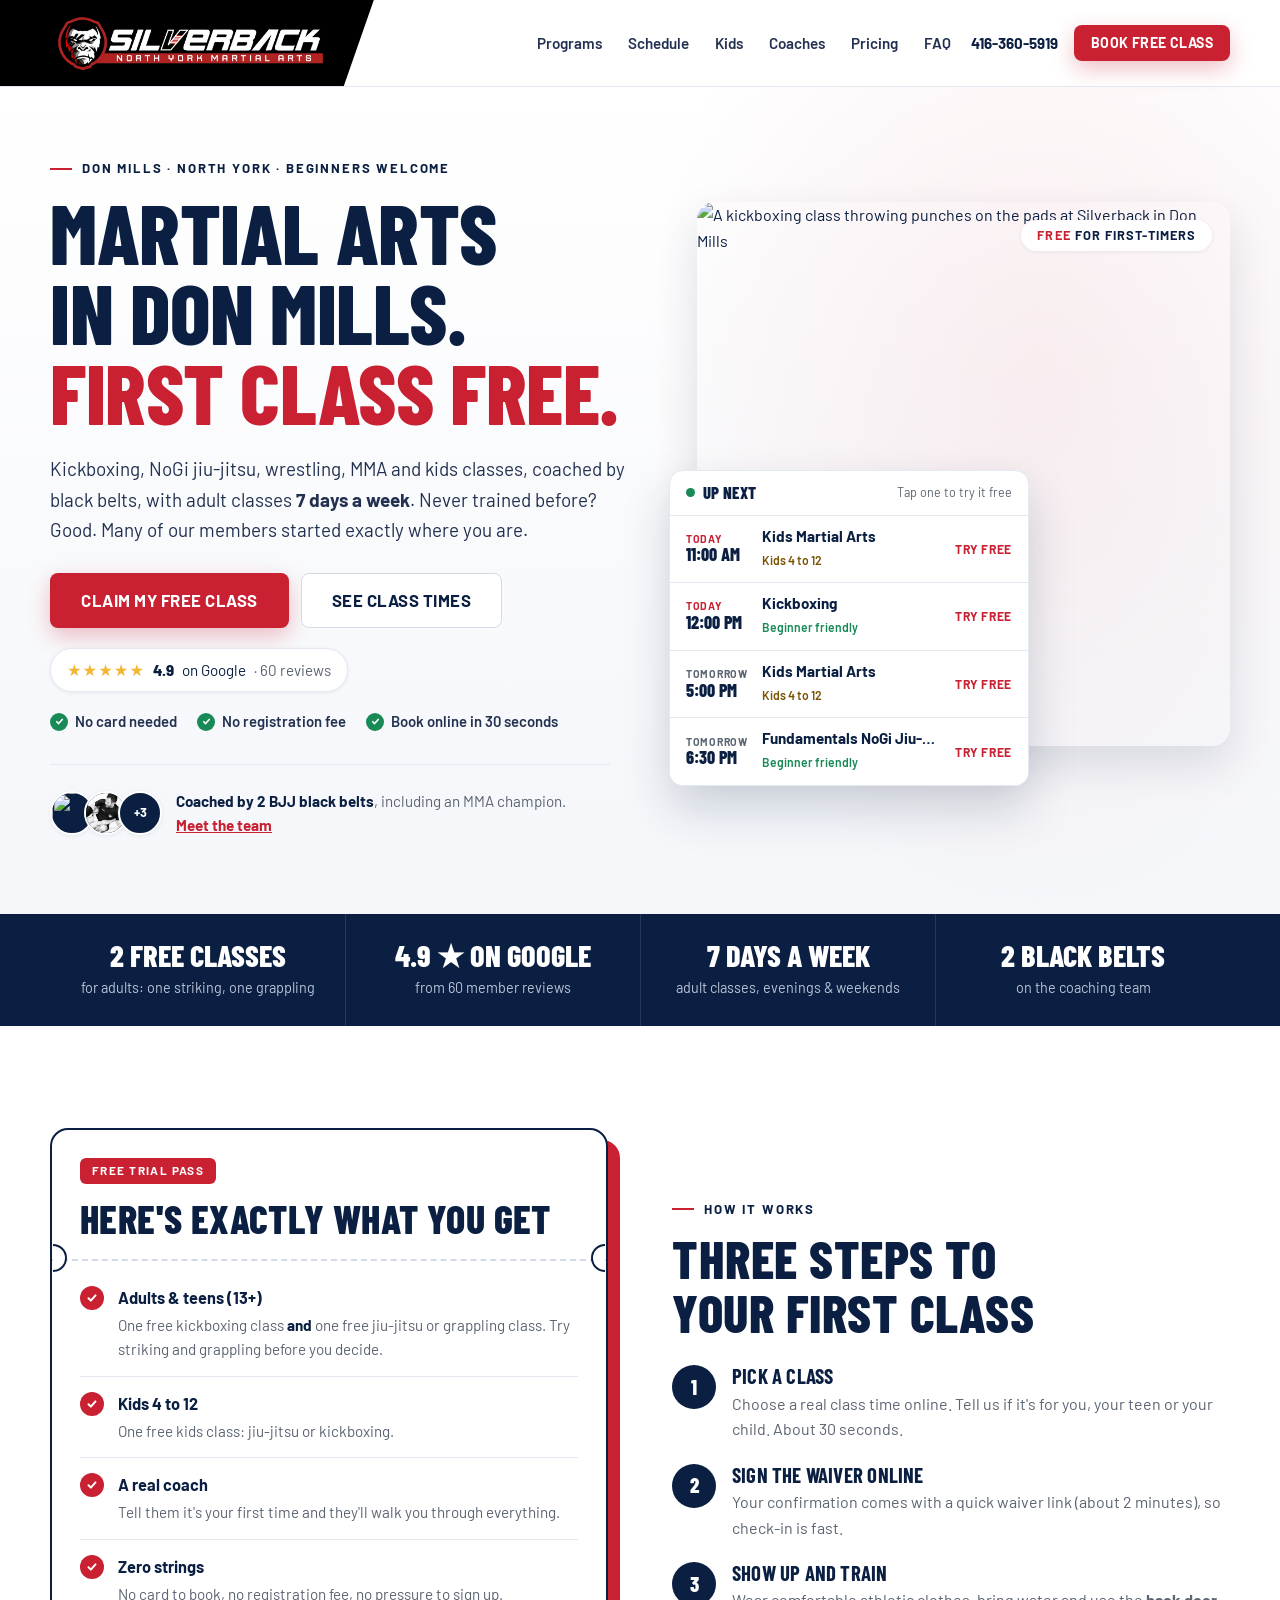
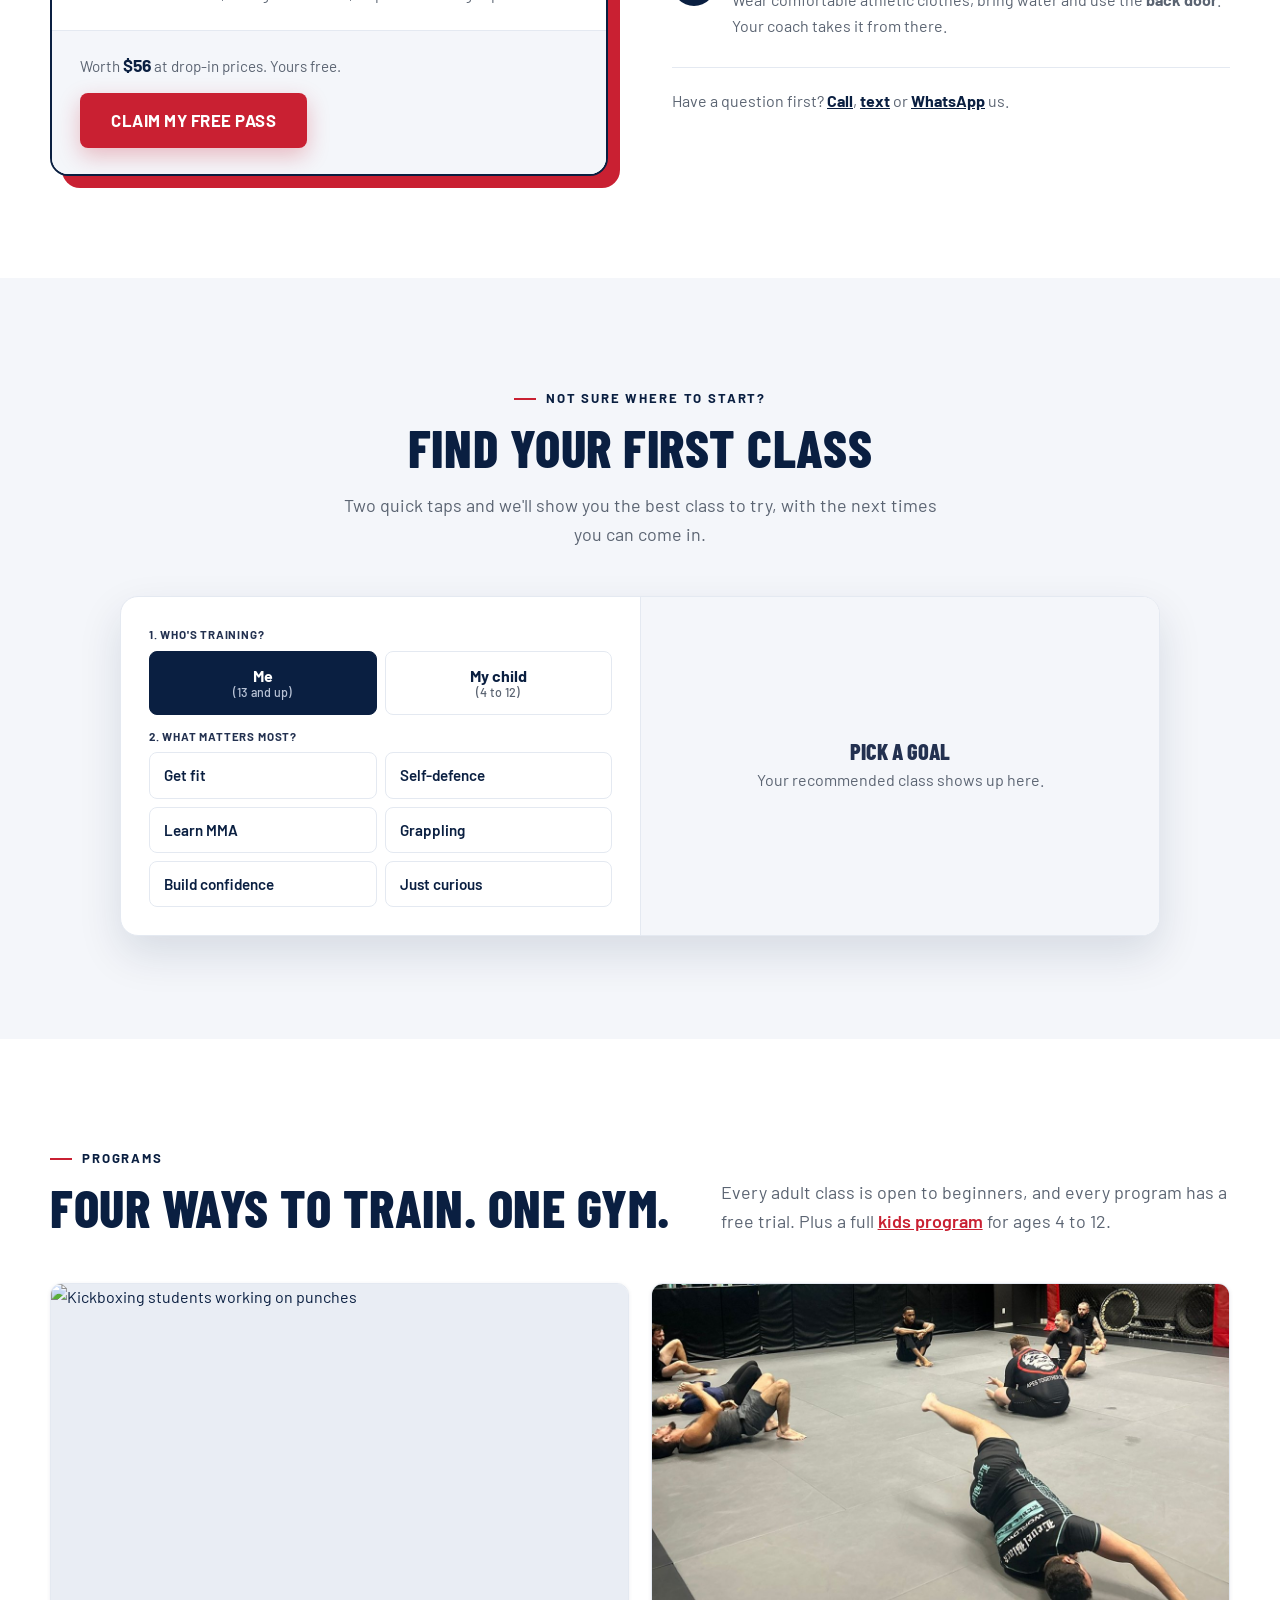
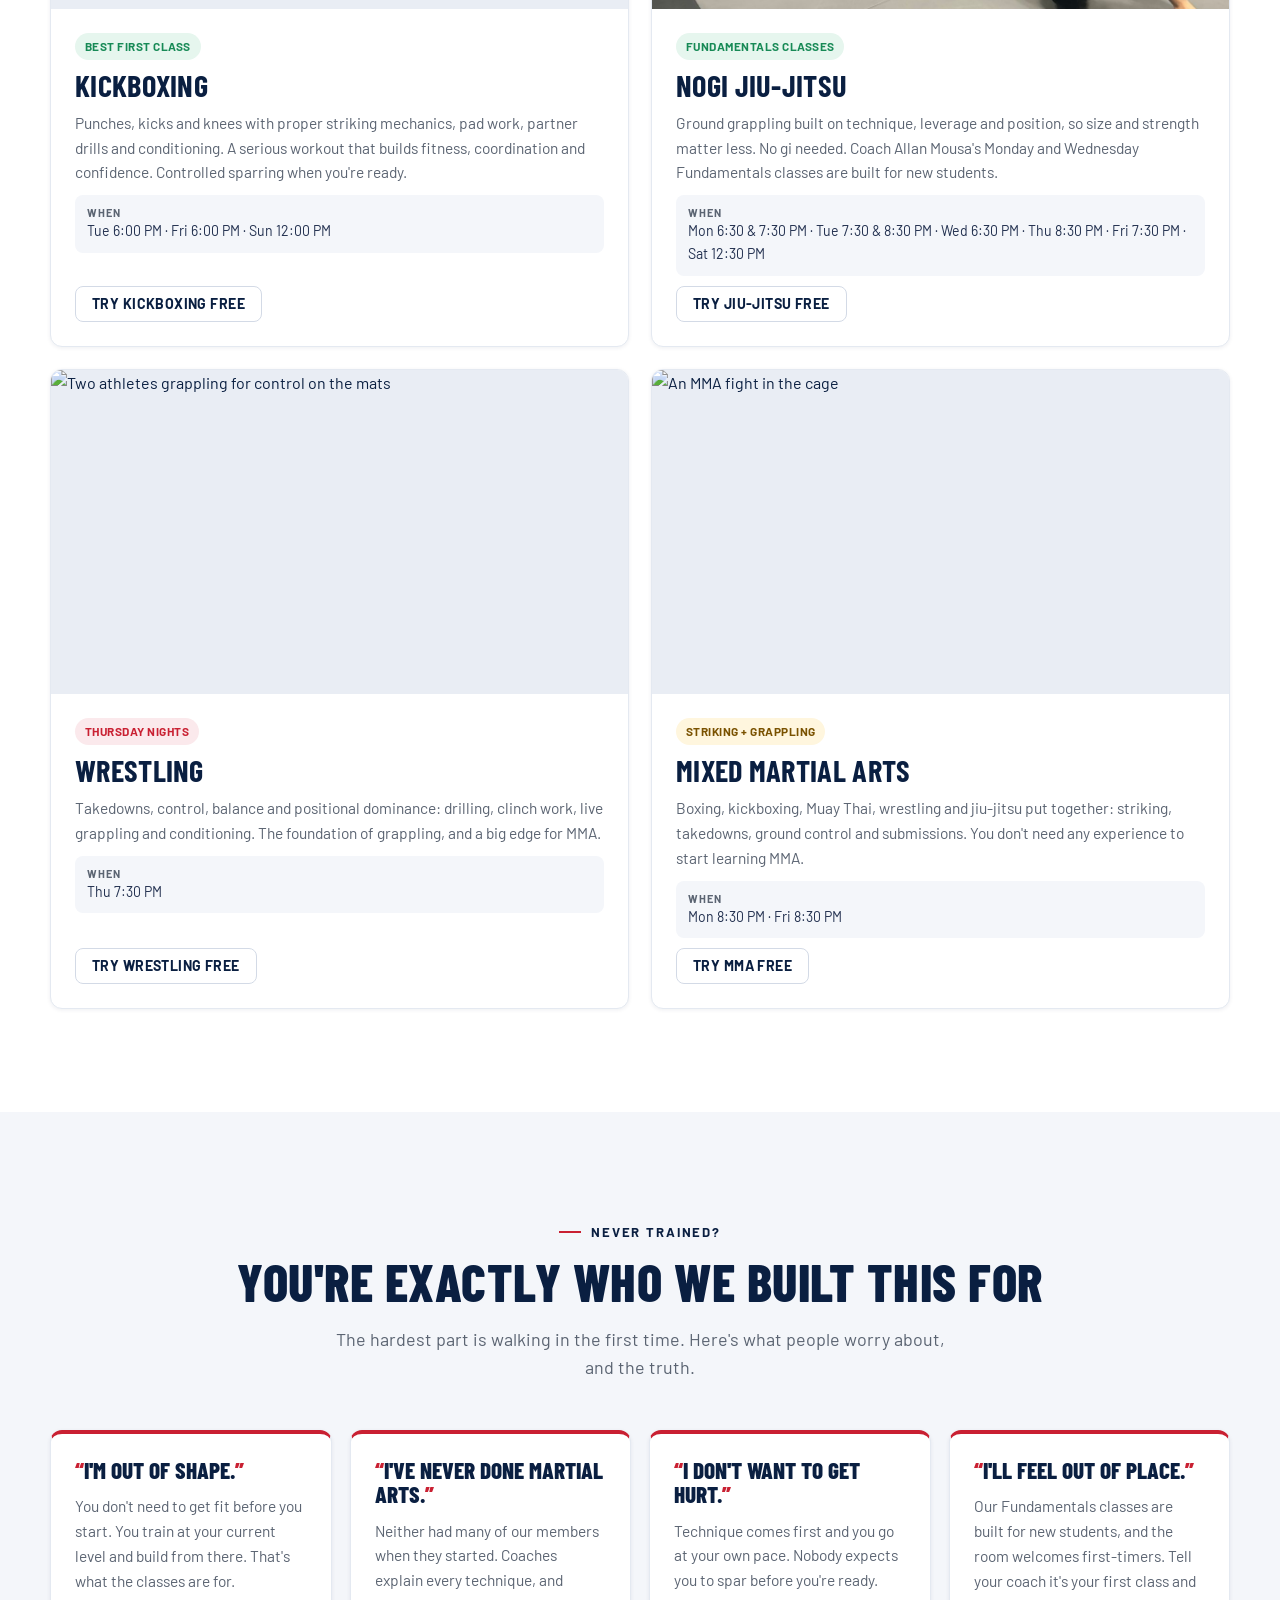
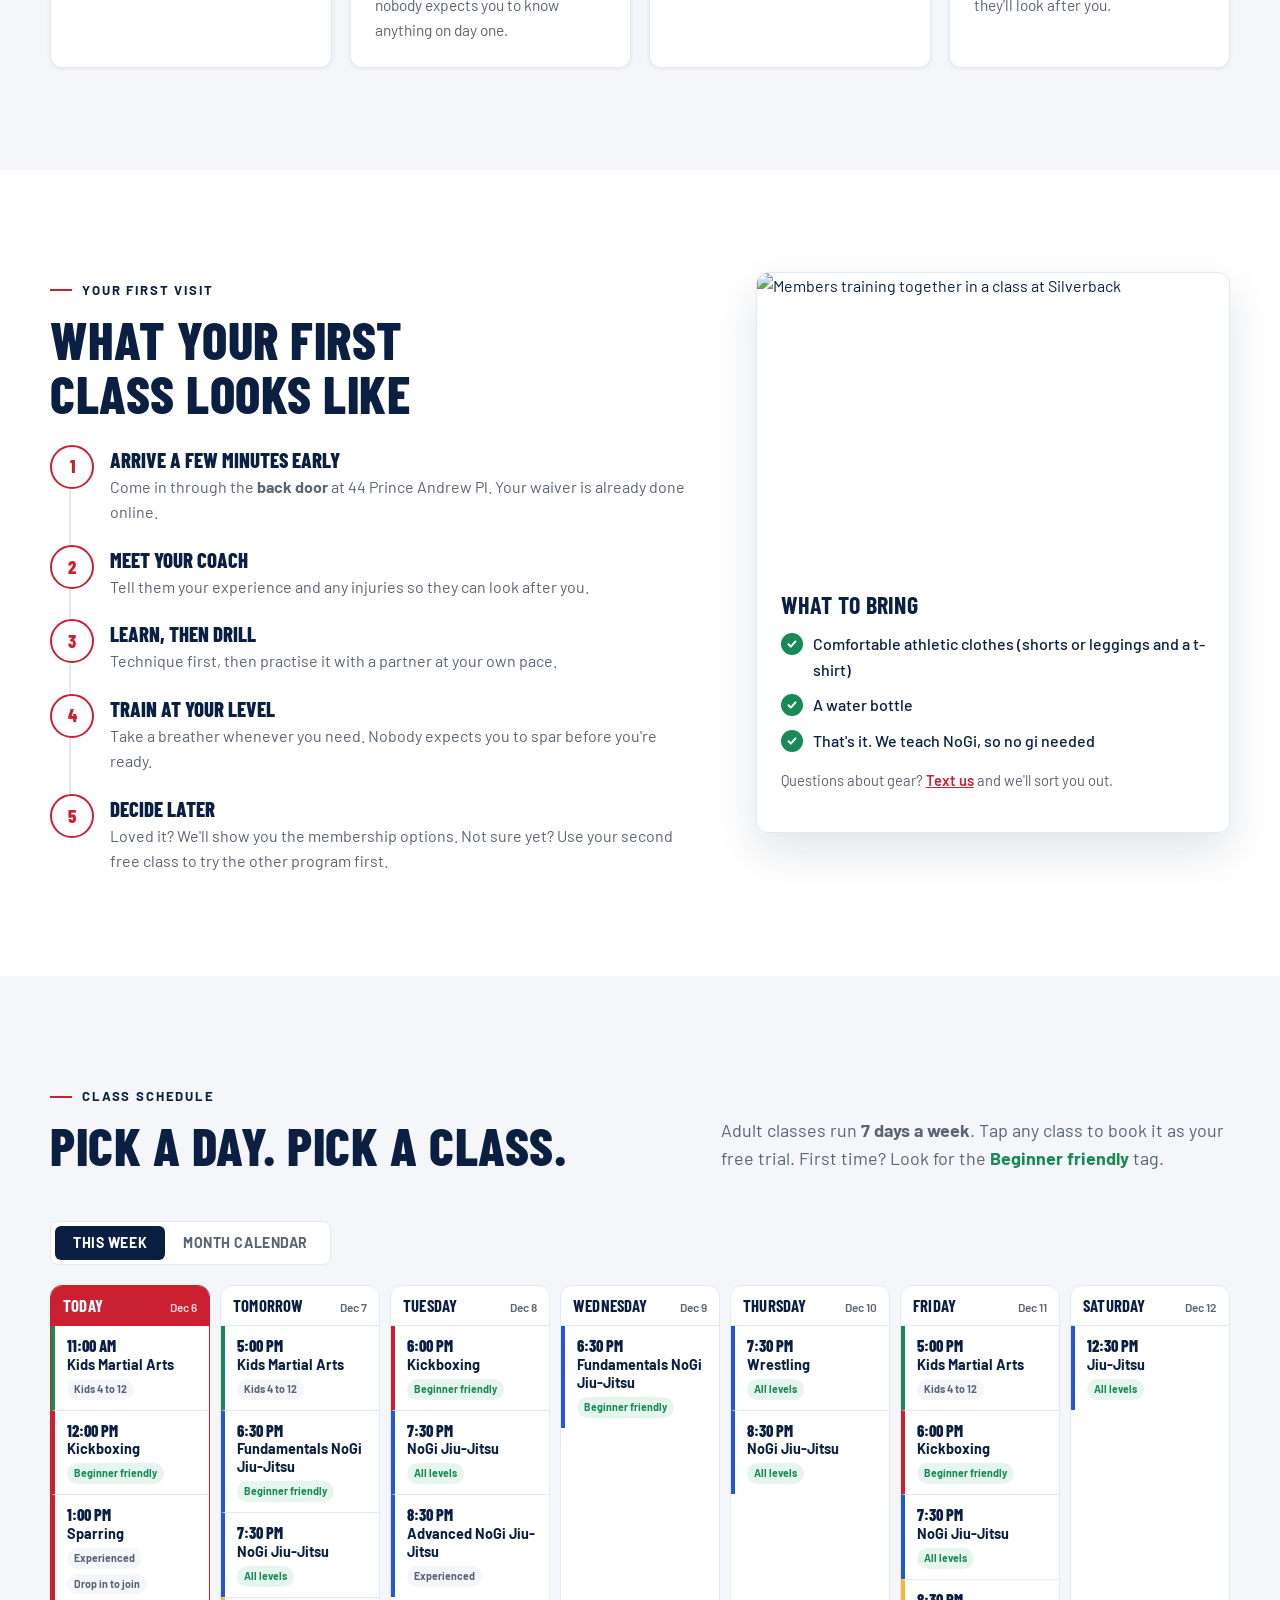
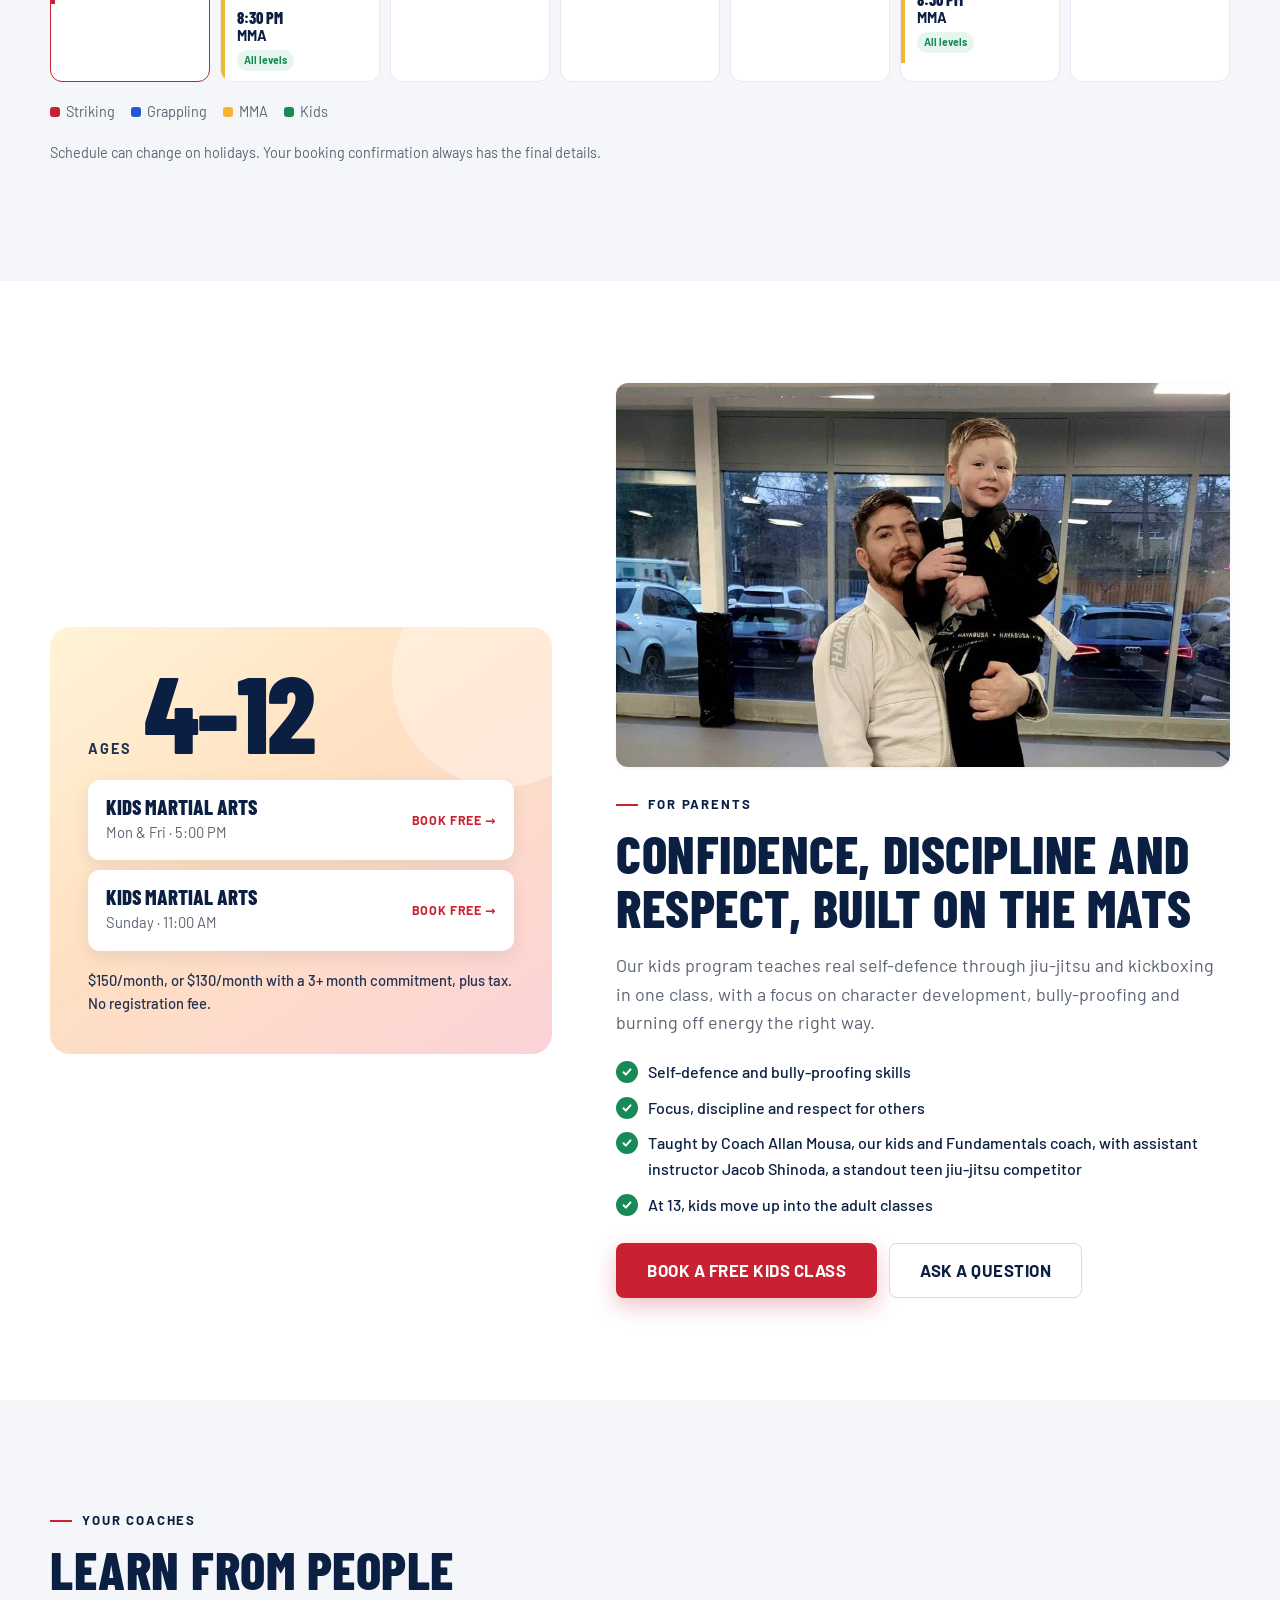
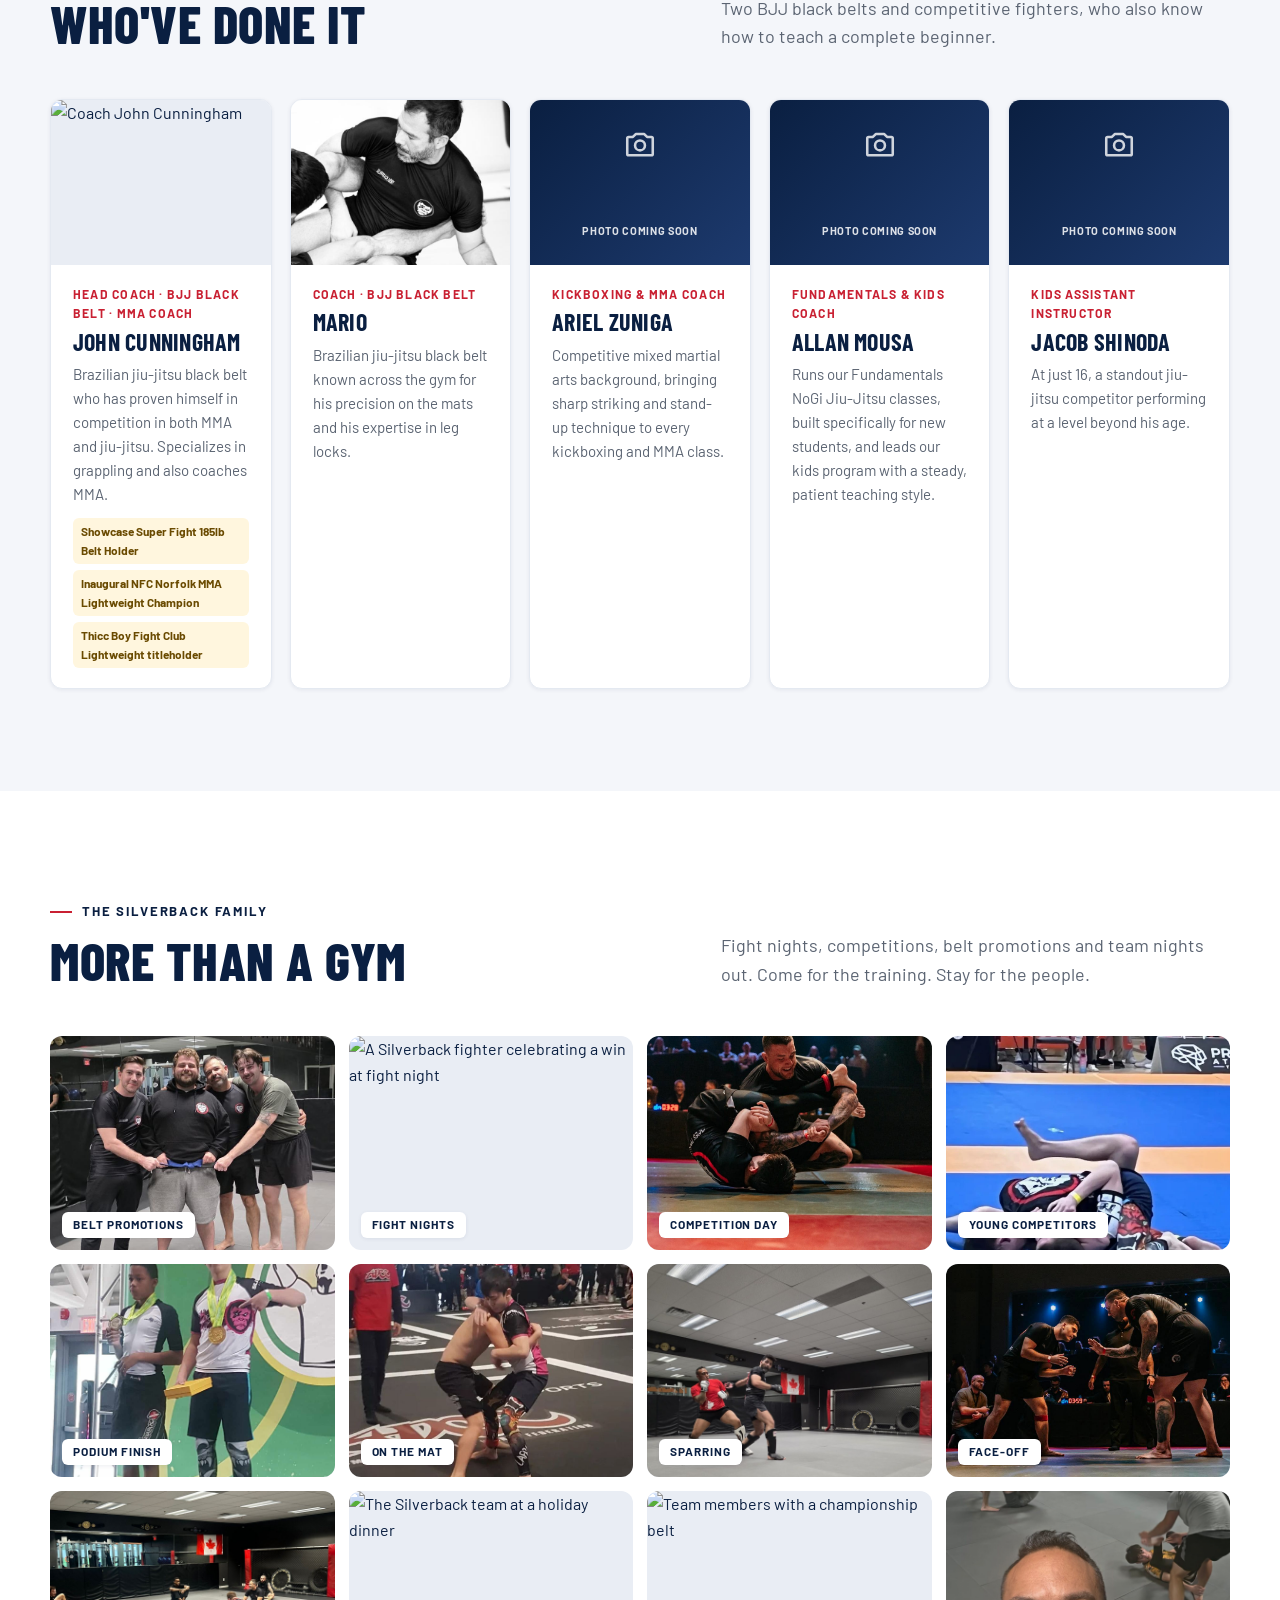
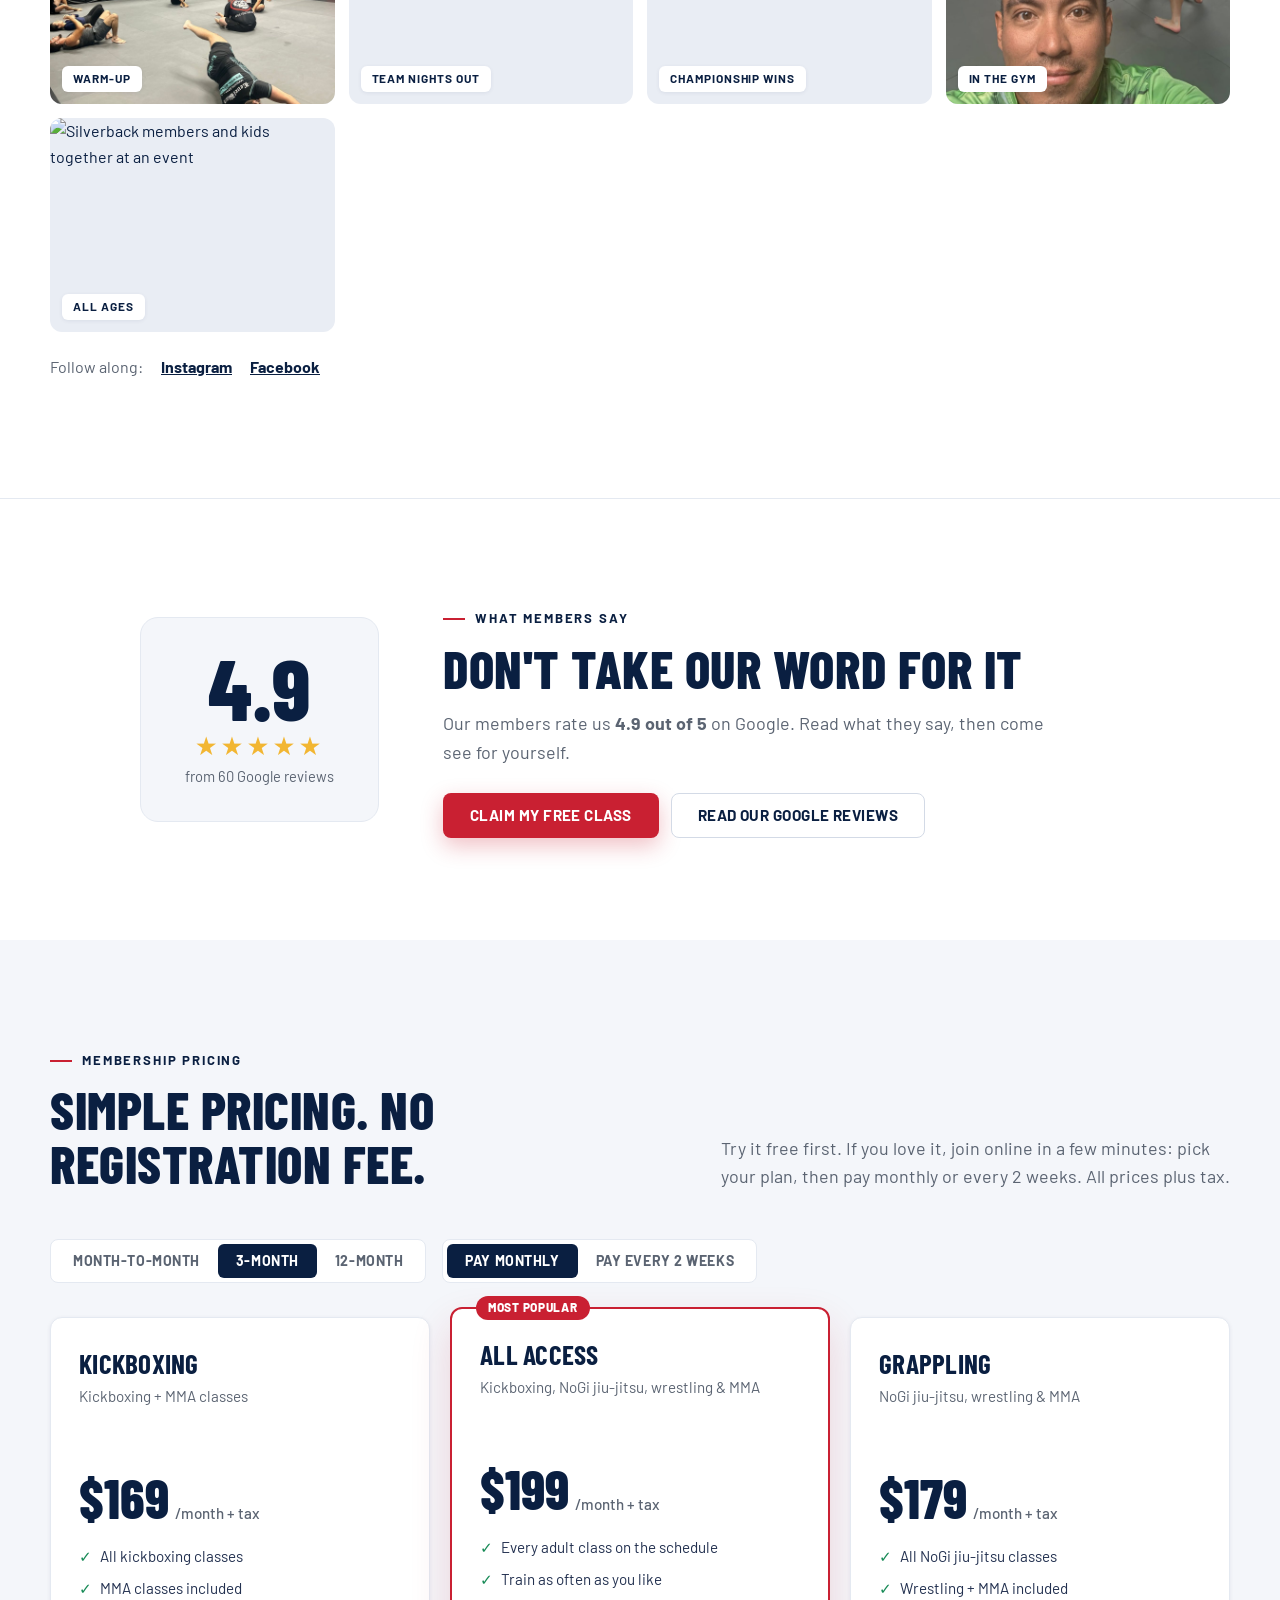
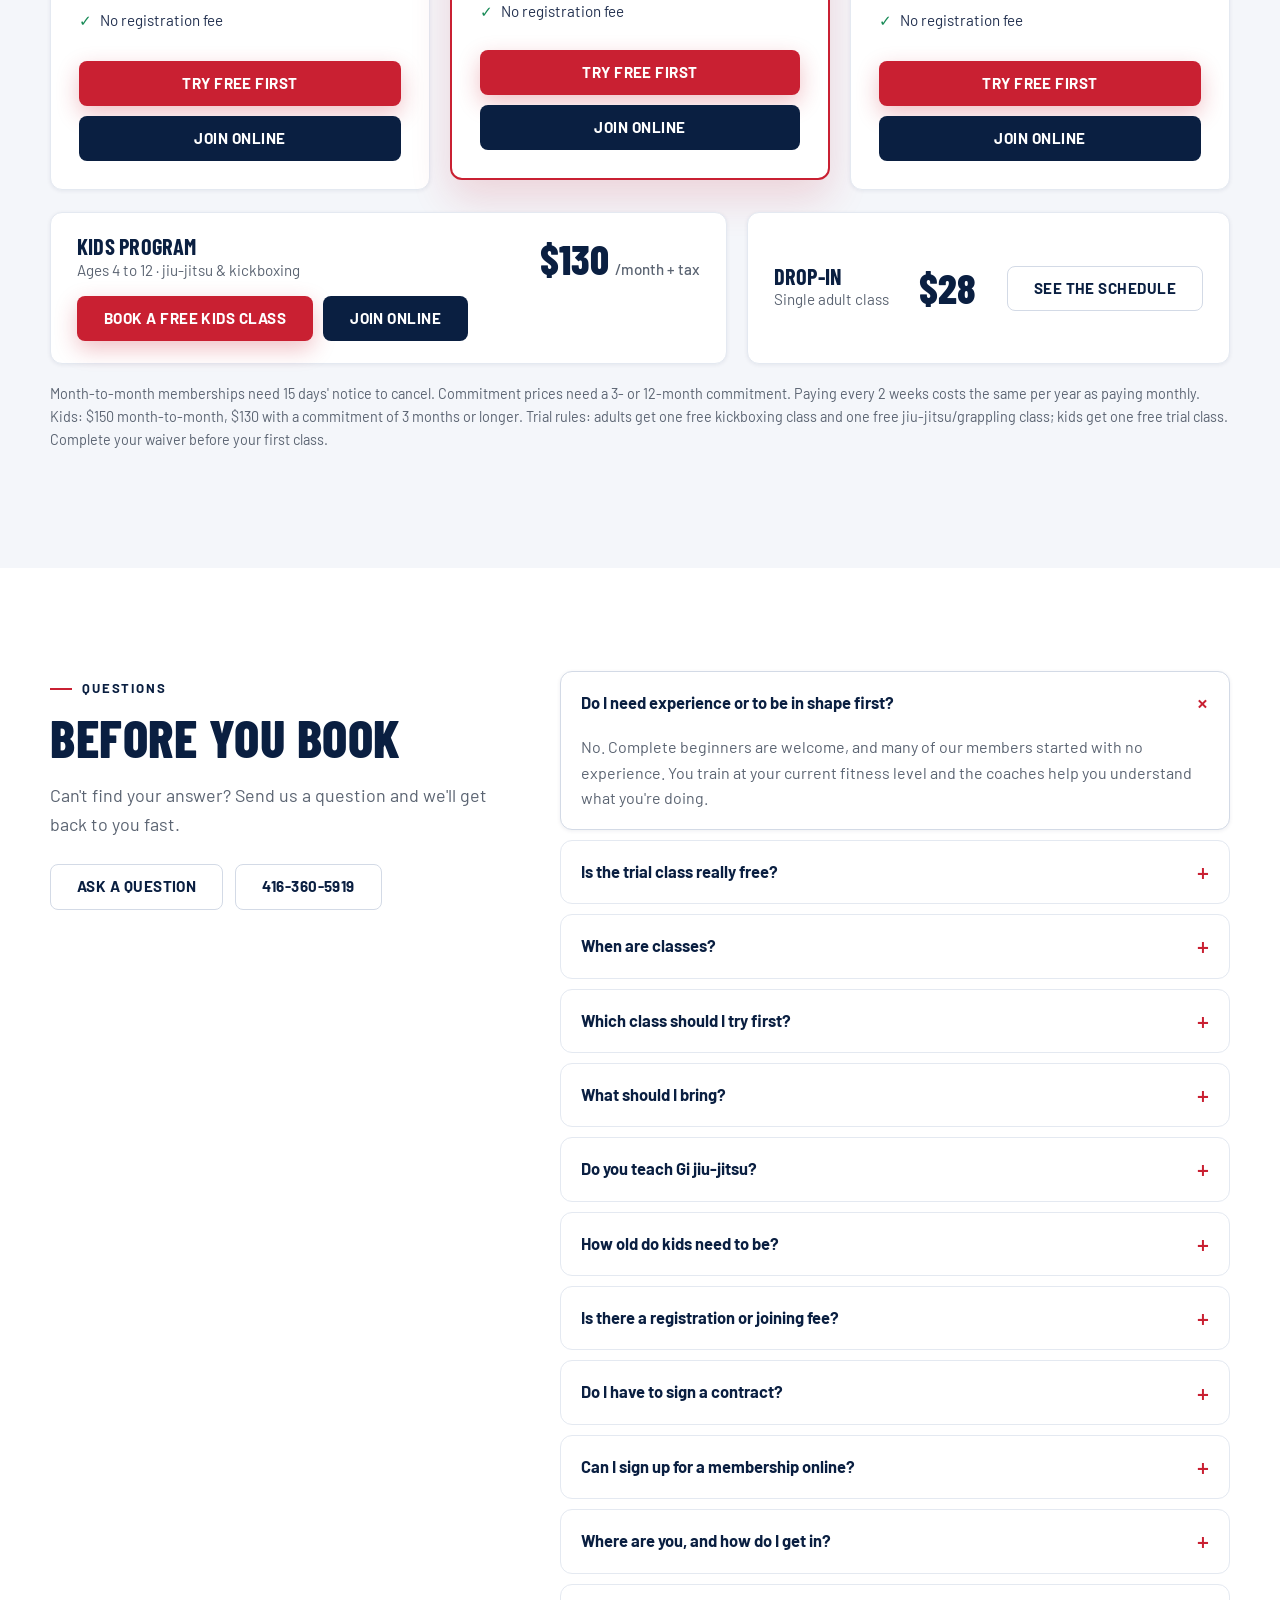
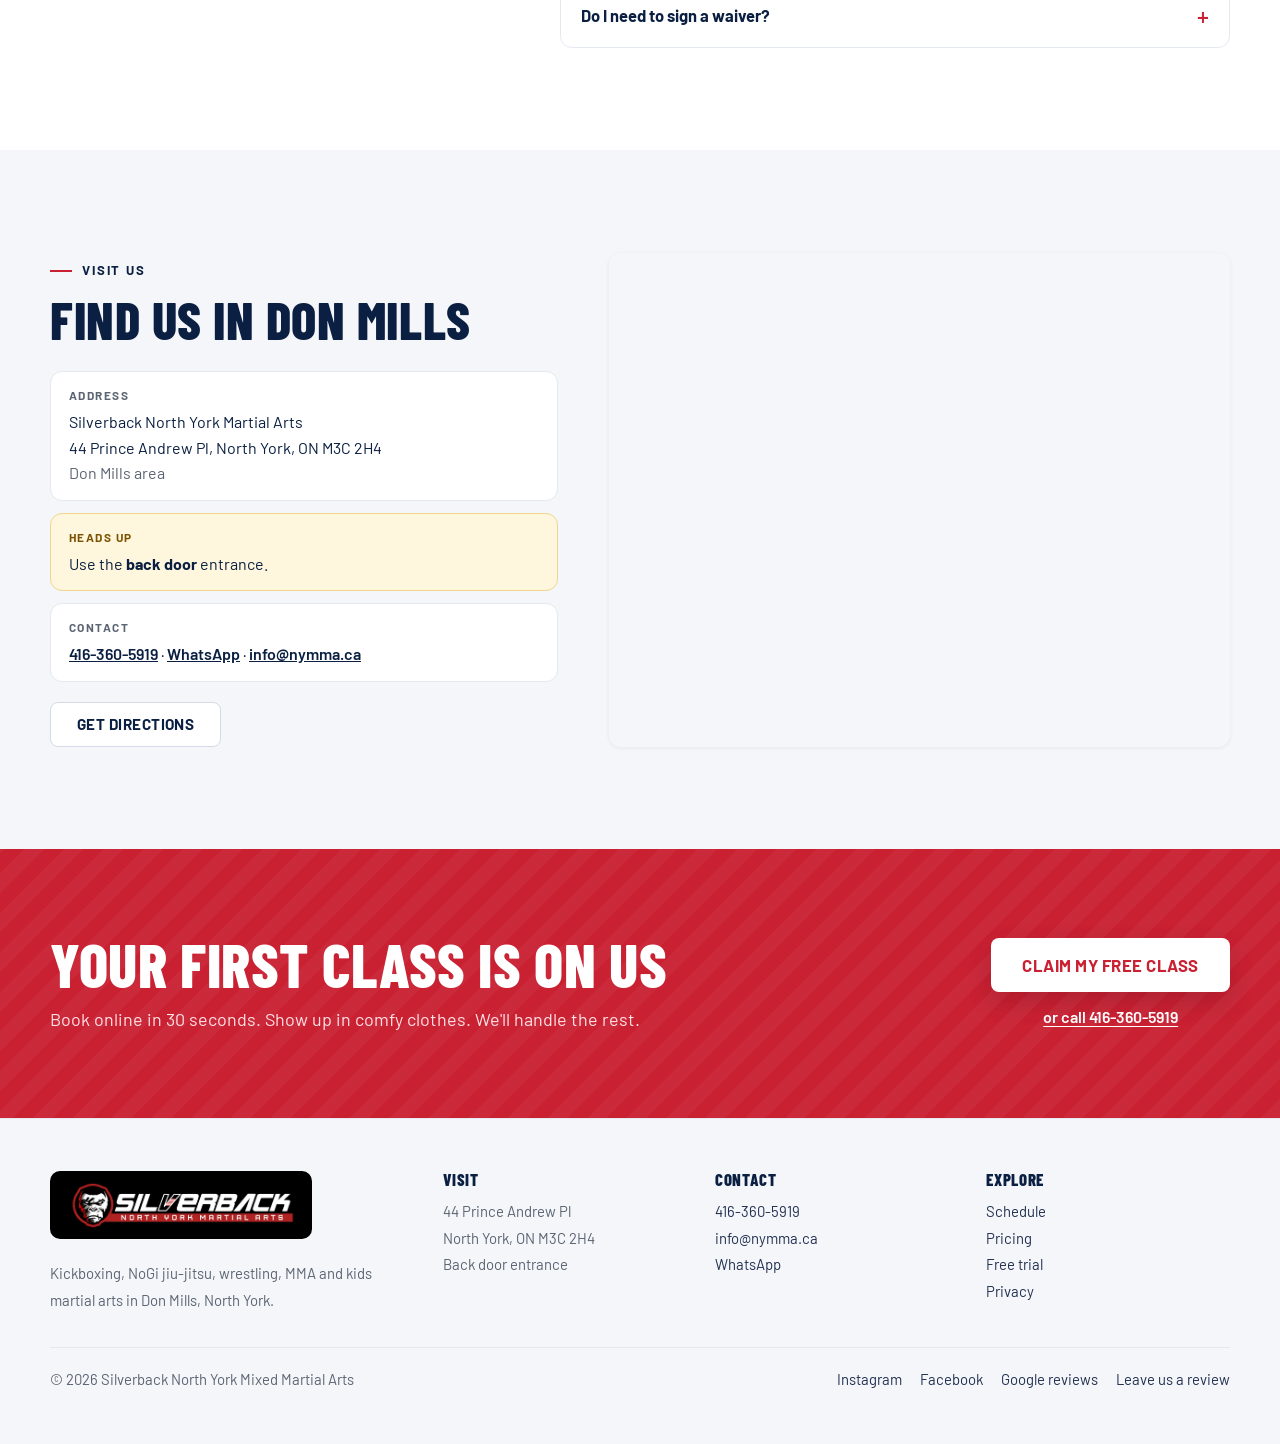
==== commit cf861a38: "Fix coach names/ages, add Sunday Sparring, fix level badges, prep for domain switch - Coach Alan -> " ====
--- a/index.html
+++ b/index.html
@@ -7,6 +7,9 @@
 <meta name="description" content="Kickboxing, NoGi jiu-jitsu, wrestling, MMA and kids classes in Don Mills, North York. Book a free trial class online. Beginners welcome, no registration fee.">
 <meta name="keywords" content="martial arts Don Mills, martial arts North York, kickboxing Don Mills, NoGi jiu-jitsu Don Mills, BJJ North York, MMA gym Don Mills, kids martial arts North York, wrestling classes Don Mills, free trial class North York">
 <link rel="canonical" href="https://www.nymma.ca/">
+<!-- Same Google Search Console verification as the current nymma.ca site - keeps Search Console access
+     to this domain's history/sitemaps/indexing when the old site is replaced. Do not change this value. -->
+<meta name="google-site-verification" content="zfkLlsC7djIk9MnxSMi10xu-Jj-f8T2MUq9zecCyYyE">
 <meta name="theme-color" content="#ffffff">
 <meta name="color-scheme" content="light">
 <meta property="og:type" content="website">
@@ -28,7 +31,9 @@
  "telephone":"+1-416-360-5919","email":"info@nymma.ca",
  "address":{"@type":"PostalAddress","streetAddress":"44 Prince Andrew Pl","addressLocality":"North York","addressRegion":"ON","postalCode":"M3C 2H4","addressCountry":"CA"},
  "areaServed":["Don Mills","North York","Toronto"],
- "sameAs":["https://www.instagram.com/silverbacknorthyorkmma/","https://www.facebook.com/people/Silverback-North-York-Mix-Martial-Arts/61554992890038/"],
+ "sameAs":["https://www.instagram.com/silverbacknorthyorkmma/","https://www.facebook.com/people/Silverback-North-York-Mix-Martial-Arts/61554992890038/","https://www.google.com/maps?cid=10852748571767480360"],
+ "priceRange":"$$",
+ "aggregateRating":{"@type":"AggregateRating","ratingValue":"4.9","reviewCount":"60"},
  "description":"Kickboxing, NoGi Brazilian jiu-jitsu, wrestling, MMA and kids martial arts in Don Mills, North York, Toronto. Free trial classes. Beginners welcome."}
 </script>
 <script type="application/ld+json">
@@ -194,7 +199,7 @@
         <div class="prog-body">
           <span class="chip2 green">Fundamentals classes</span>
           <h3>NoGi Jiu-Jitsu</h3>
-          <p>Ground grappling built on technique, leverage and position, so size and strength matter less. No gi needed. Coach Alan's Monday and Wednesday Fundamentals classes are built for new students.</p>
+          <p>Ground grappling built on technique, leverage and position, so size and strength matter less. No gi needed. Coach Allan Mousa's Monday and Wednesday Fundamentals classes are built for new students.</p>
           <p class="when"><b>When</b> <span data-times="Jiu-Jitsu">Mon 6:30 &amp; 7:30 PM · Tue 7:30 &amp; 8:30 PM · Wed 6:30 PM · Thu 8:30 PM · Fri 7:30 PM · Sat 12:30 PM</span></p>
           <a class="btn btn-ghost btn-sm" href="#book" data-book-class="Jiu-Jitsu" data-book-who="ADULT" data-track="cta_jiujitsu">Try jiu-jitsu free</a>
         </div>
@@ -303,7 +308,7 @@
       <ul class="ticks">
         <li>Self-defence and bully-proofing skills</li>
         <li>Focus, discipline and respect for others</li>
-        <li>Taught by Coach Alan, our kids and Fundamentals coach, with assistant instructor Jacob Shinoda, a standout teen jiu-jitsu competitor</li>
+        <li>Taught by Coach Allan Mousa, our kids and Fundamentals coach, with assistant instructor Jacob Shinoda, a standout teen jiu-jitsu competitor</li>
         <li>At 13, kids move up into the adult classes</li>
       </ul>
       <div class="btnrow">
@@ -325,29 +330,29 @@
     <div class="coaches">
       <article class="coach rv">
         <div class="pic"><img loading="lazy" src="https://img1.wsimg.com/isteam/ip/94b5a3c4-f726-4b4a-af38-fd5995746933/blob-454e0a6.png/:/rs=w:900" alt="Coach John Cunningham" width="900" height="600" style="object-position:50% 20%"></div>
-        <div class="body"><div class="role">Coach · BJJ black belt</div><h3>John Cunningham</h3>
-          <p>Brazilian jiu-jitsu black belt who has proven himself in competition in both MMA and jiu-jitsu.</p>
-          <ul class="titles"><li>Inaugural NFC Norfolk MMA Lightweight Champion</li><li>Thicc Boy Fight Club Lightweight titleholder</li></ul></div>
+        <div class="body"><div class="role">Head Coach · BJJ black belt · MMA coach</div><h3>John Cunningham</h3>
+          <p>Brazilian jiu-jitsu black belt who has proven himself in competition in both MMA and jiu-jitsu. Specializes in grappling and also coaches MMA.</p>
+          <ul class="titles"><li>Showcase Super Fight 185lb Belt Holder</li><li>Inaugural NFC Norfolk MMA Lightweight Champion</li><li>Thicc Boy Fight Club Lightweight titleholder</li></ul></div>
       </article>
       <article class="coach rv">
         <div class="pic"><img loading="lazy" src="assets/img/coach-mario.jpg" alt="Coach Mario controlling an opponent's leg during NoGi training" width="587" height="576" style="object-position:60% 30%"></div>
         <div class="body"><div class="role">Coach · BJJ black belt</div><h3>Mario</h3>
-          <p>Known for his precision and expertise in leg locks.</p></div>
+          <p>Brazilian jiu-jitsu black belt known across the gym for his precision on the mats and his expertise in leg locks.</p></div>
       </article>
       <article class="coach rv">
         <div class="pic mono" aria-hidden="true"><svg viewBox="0 0 24 24" fill="none" stroke="currentColor" stroke-width="1.8" stroke-linecap="round" stroke-linejoin="round"><path d="M4 7h3l2-2h6l2 2h3a1 1 0 0 1 1 1v11a1 1 0 0 1-1 1H4a1 1 0 0 1-1-1V8a1 1 0 0 1 1-1Z"/><circle cx="12" cy="13" r="3.5"/></svg><small>Photo coming soon</small></div>
         <div class="body"><div class="role">Kickboxing &amp; MMA coach</div><h3>Ariel Zuniga</h3>
-          <p>Competitive mixed martial arts background, specializing in striking and stand-up technique.</p></div>
+          <p>Competitive mixed martial arts background, bringing sharp striking and stand-up technique to every kickboxing and MMA class.</p></div>
       </article>
       <article class="coach rv">
         <div class="pic mono" aria-hidden="true"><svg viewBox="0 0 24 24" fill="none" stroke="currentColor" stroke-width="1.8" stroke-linecap="round" stroke-linejoin="round"><path d="M4 7h3l2-2h6l2 2h3a1 1 0 0 1 1 1v11a1 1 0 0 1-1 1H4a1 1 0 0 1-1-1V8a1 1 0 0 1 1-1Z"/><circle cx="12" cy="13" r="3.5"/></svg><small>Photo coming soon</small></div>
-        <div class="body"><div class="role">Fundamentals &amp; kids coach</div><h3>Alan</h3>
-          <p>Teaches our Fundamentals NoGi Jiu-Jitsu classes for new students, and our kids program.</p></div>
+        <div class="body"><div class="role">Fundamentals &amp; kids coach</div><h3>Allan Mousa</h3>
+          <p>Runs our Fundamentals NoGi Jiu-Jitsu classes, built specifically for new students, and leads our kids program with a steady, patient teaching style.</p></div>
       </article>
       <article class="coach rv">
         <div class="pic mono" aria-hidden="true"><svg viewBox="0 0 24 24" fill="none" stroke="currentColor" stroke-width="1.8" stroke-linecap="round" stroke-linejoin="round"><path d="M4 7h3l2-2h6l2 2h3a1 1 0 0 1 1 1v11a1 1 0 0 1-1 1H4a1 1 0 0 1-1-1V8a1 1 0 0 1 1-1Z"/><circle cx="12" cy="13" r="3.5"/></svg><small>Photo coming soon</small></div>
         <div class="body"><div class="role">Kids assistant instructor</div><h3>Jacob Shinoda</h3>
-          <p>At just 15, a standout jiu-jitsu competitor performing at a level beyond his age.</p></div>
+          <p>At just 16, a standout jiu-jitsu competitor performing at a level beyond his age.</p></div>
       </article>
     </div>
   </div>
@@ -486,7 +491,7 @@
     <div class="faq">
       <details open><summary>Do I need experience or to be in shape first?</summary><p>No. Complete beginners are welcome, and many of our members started with no experience. You train at your current fitness level and the coaches help you understand what you're doing.</p></details>
       <details><summary>Is the trial class really free?</summary><p>Yes. Adults and teens can try one free kickboxing class and one free jiu-jitsu/grappling class, so you can experience both striking and grappling. Kids get one free trial class. No card is needed to book.</p></details>
-      <details><summary>When are classes?</summary><p>Adult classes run 7 days a week: weekday evenings, plus Saturday and Sunday midday. Kids classes are Monday and Wednesday at 5:30 PM and Saturday at 11:30 AM. See the <a href="#schedule">full schedule</a>.</p></details>
+      <details><summary>When are classes?</summary><p>Adult classes run 7 days a week: weekday evenings, plus Saturday and Sunday midday. Kids classes are Monday and Friday at 5:00 PM and Sunday at 11:00 AM. See the <a href="#schedule">full schedule</a>.</p></details>
       <details><summary>Which class should I try first?</summary><p>For fitness, start with Kickboxing. For self-defence or grappling, start with Fundamentals NoGi Jiu-Jitsu (Monday and Wednesday). Want MMA? You can start there too, no experience needed. Still unsure? Use the <a href="#finder">class finder</a>.</p></details>
       <details><summary>What should I bring?</summary><p>Comfortable athletic clothes and a water bottle. We teach NoGi, so you don't need a gi.</p></details>
       <details><summary>Do you teach Gi jiu-jitsu?</summary><p>No. We teach NoGi jiu-jitsu only, so you train in regular athletic clothes.</p></details>
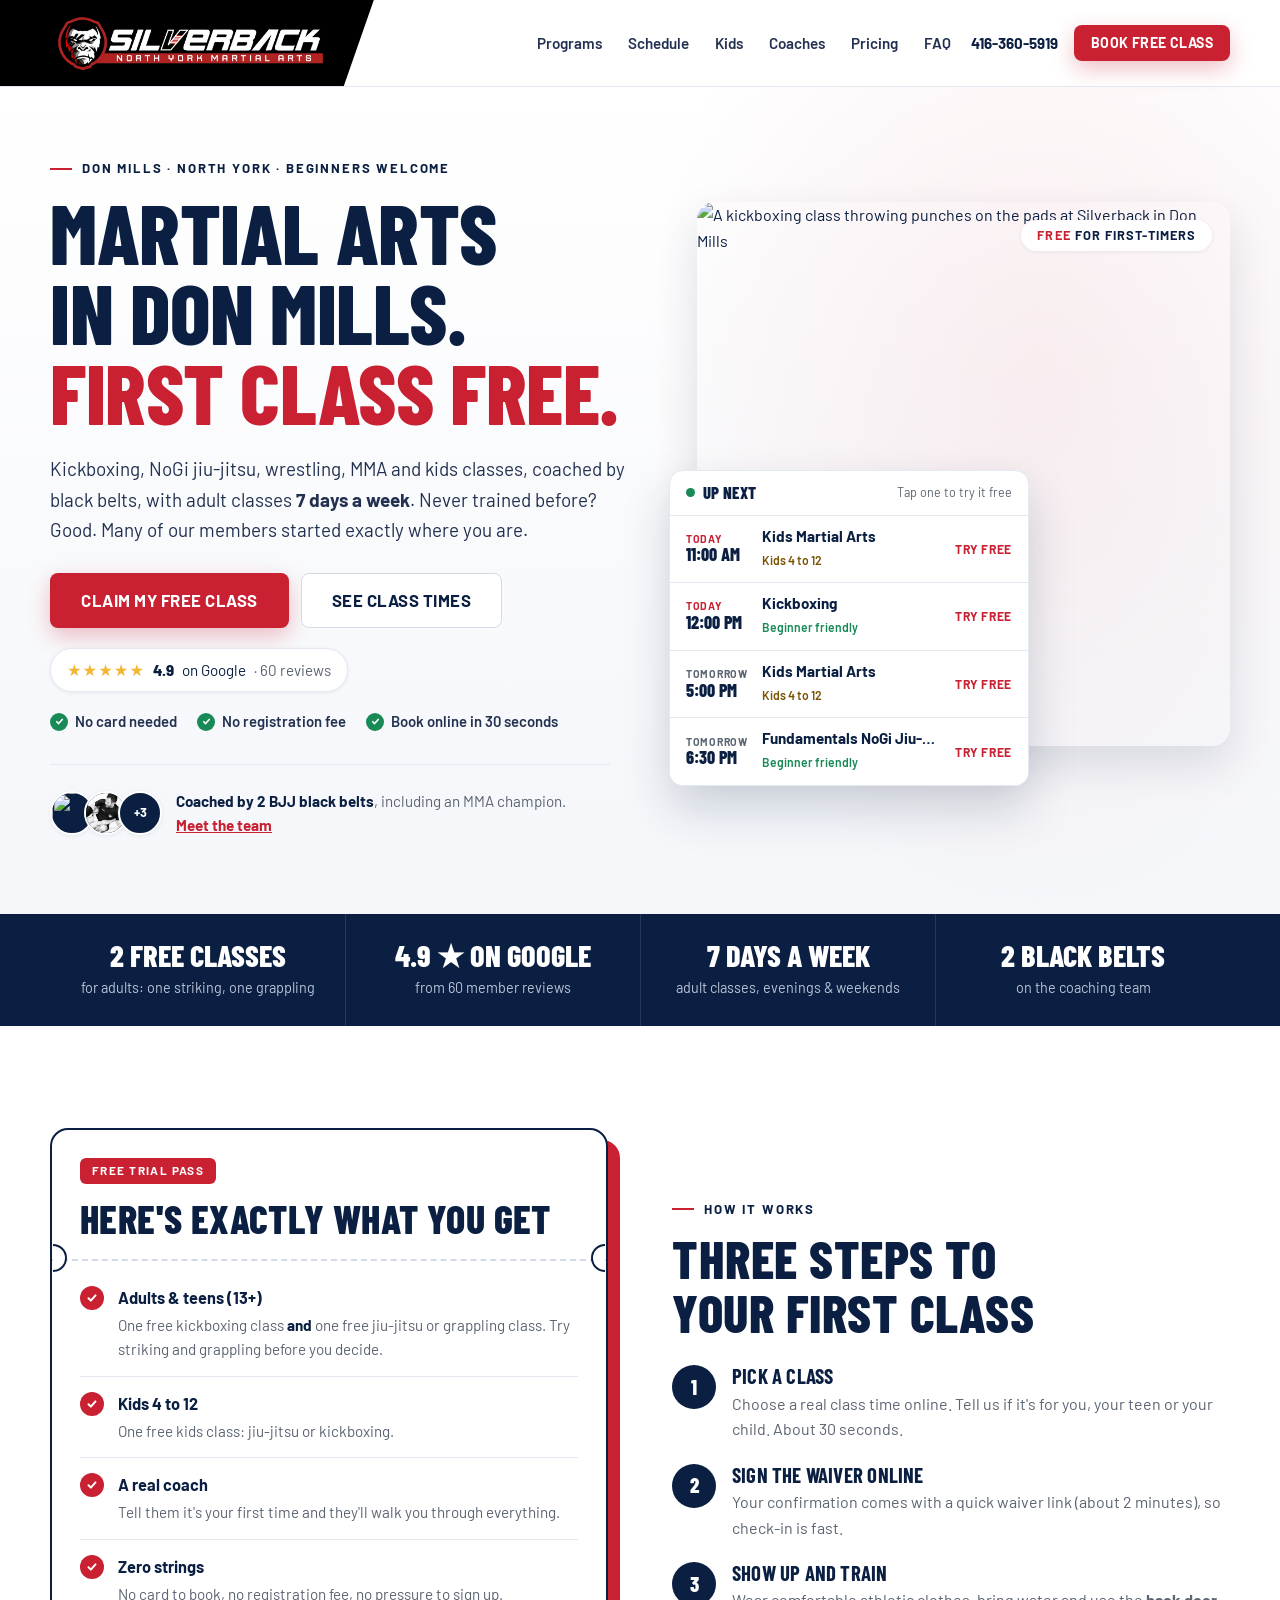
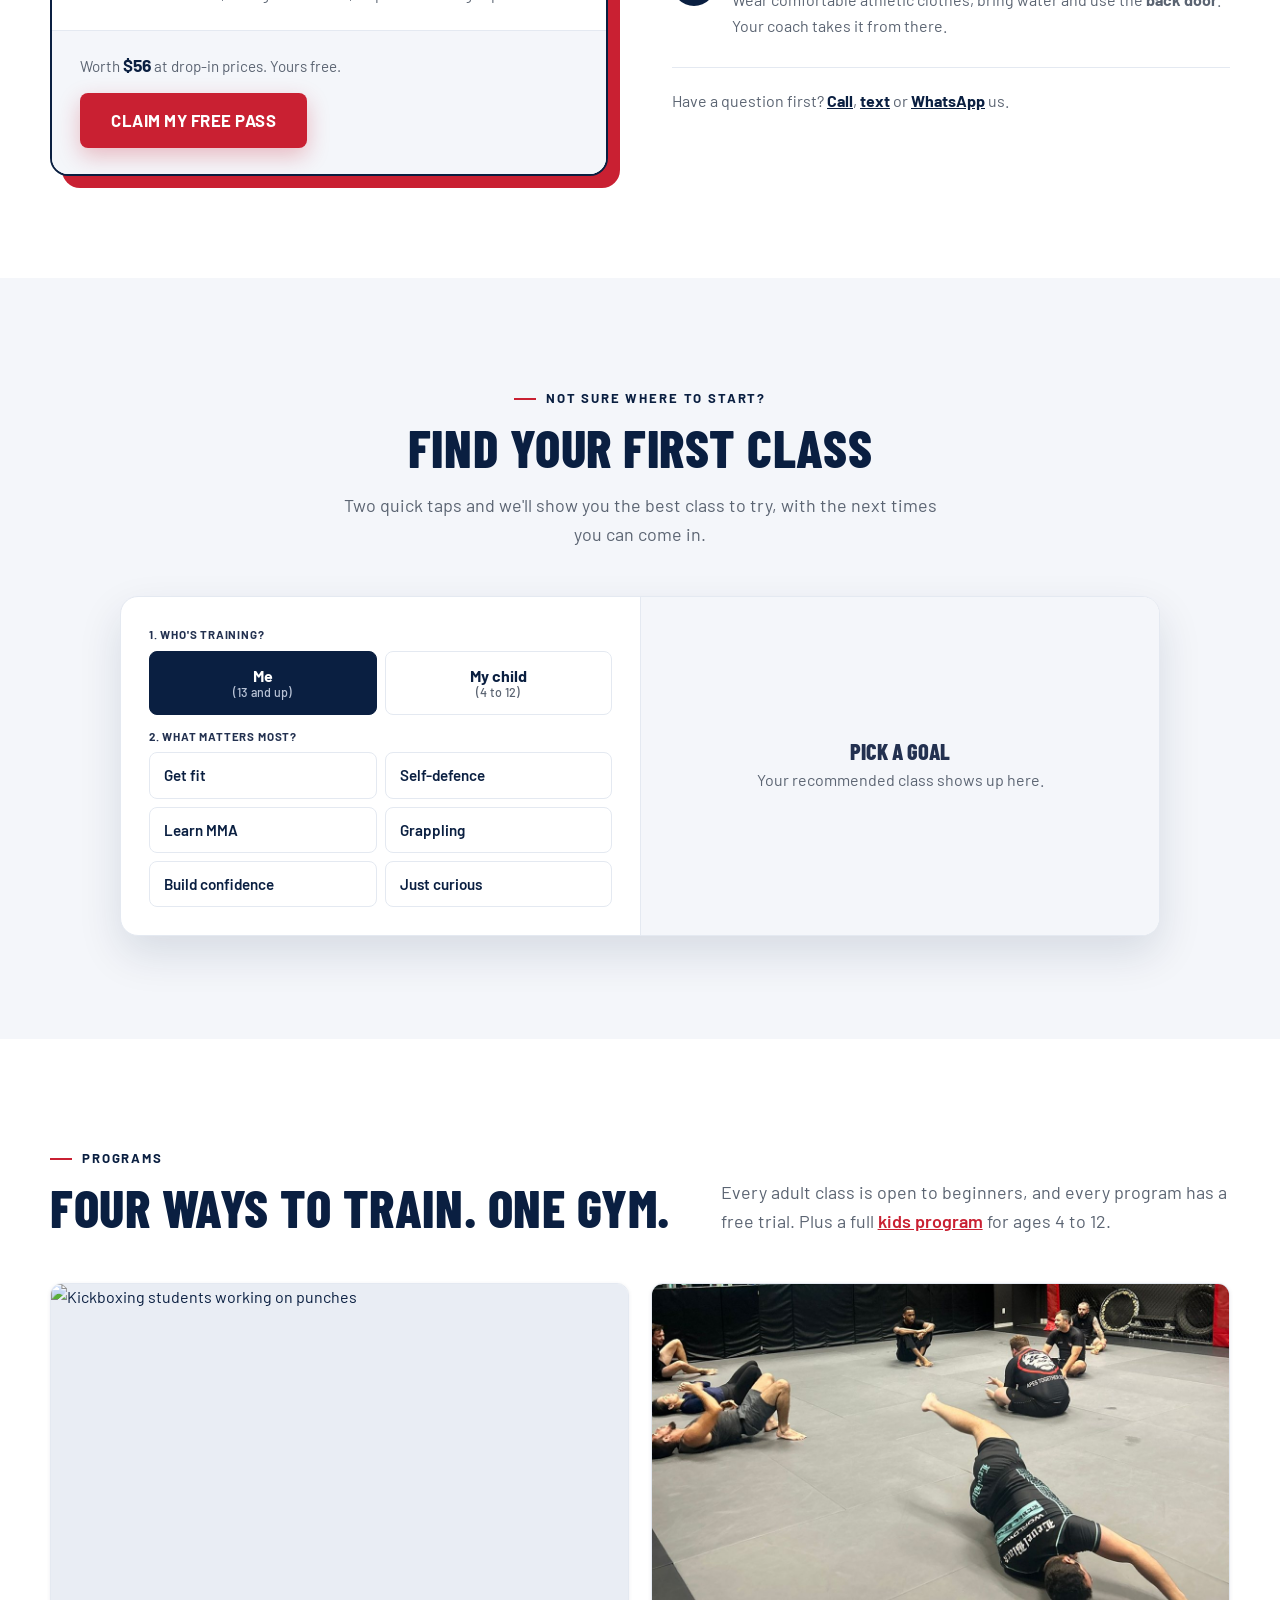
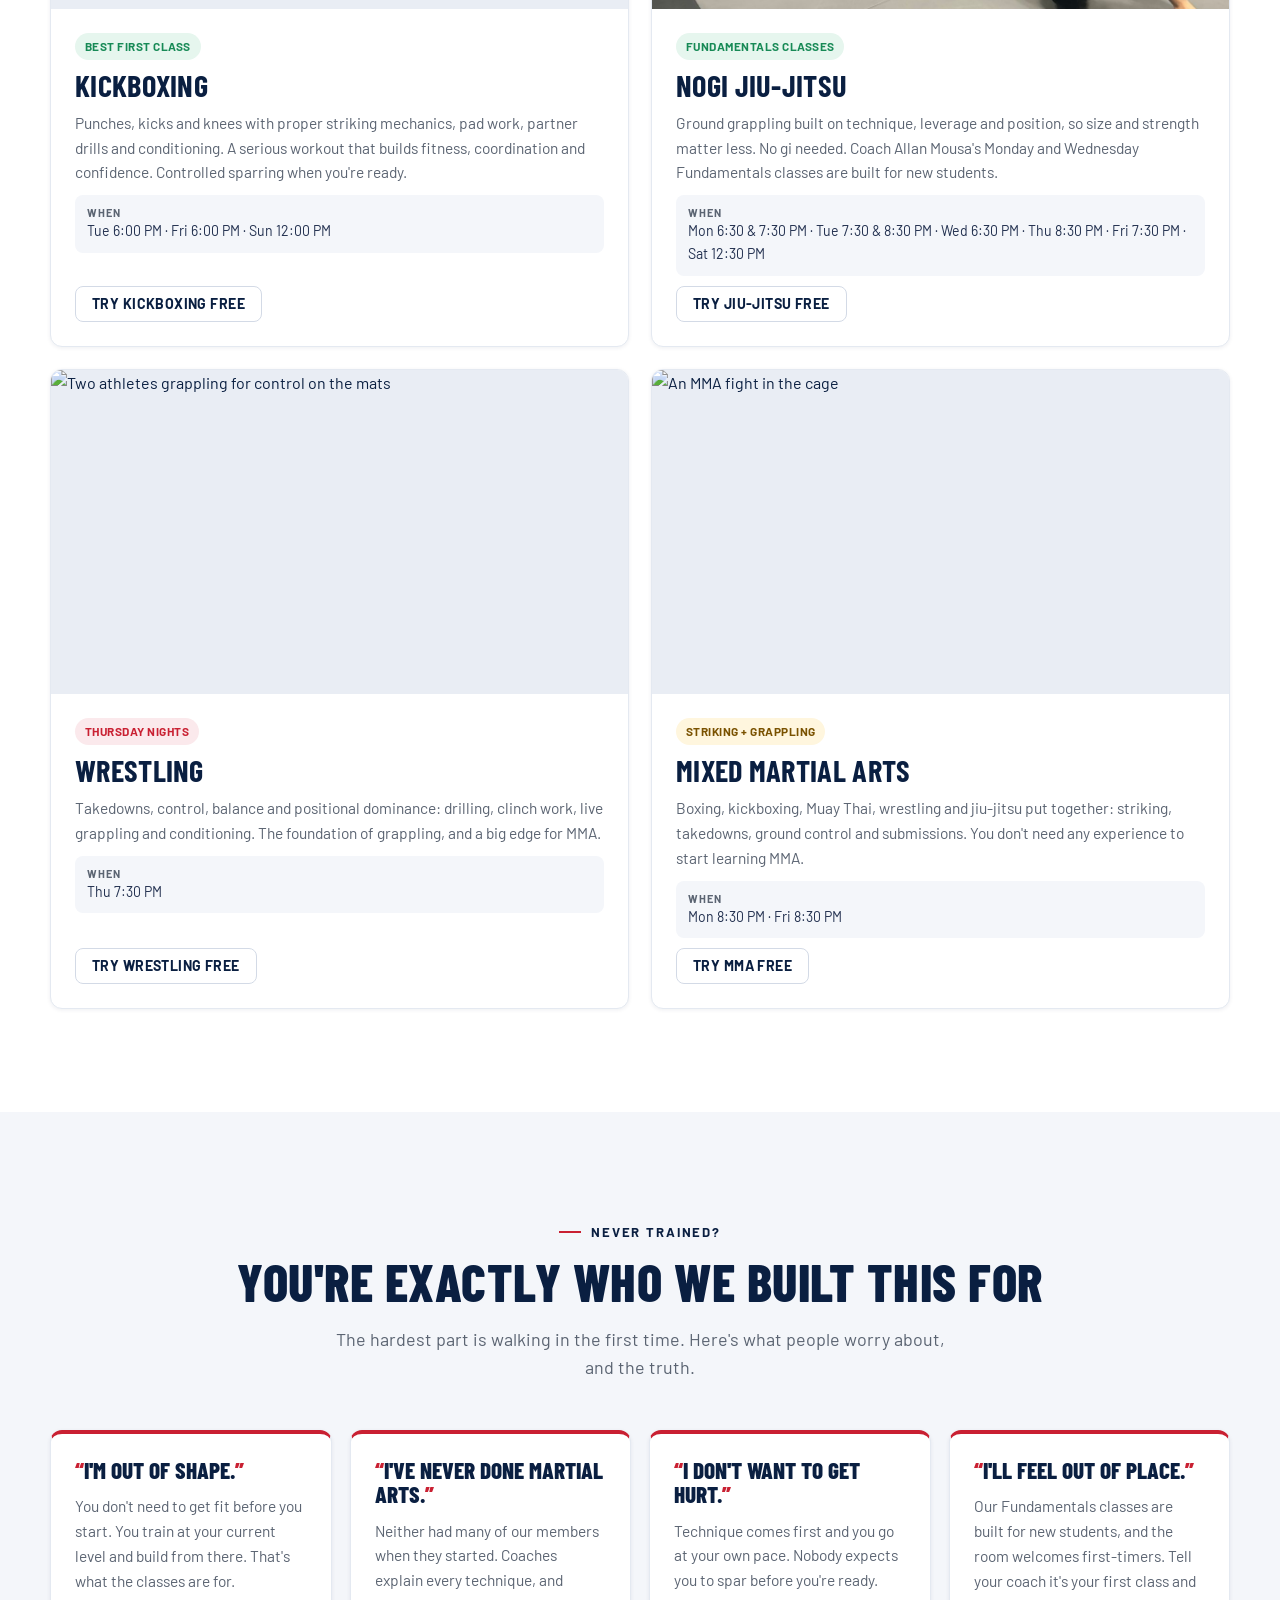
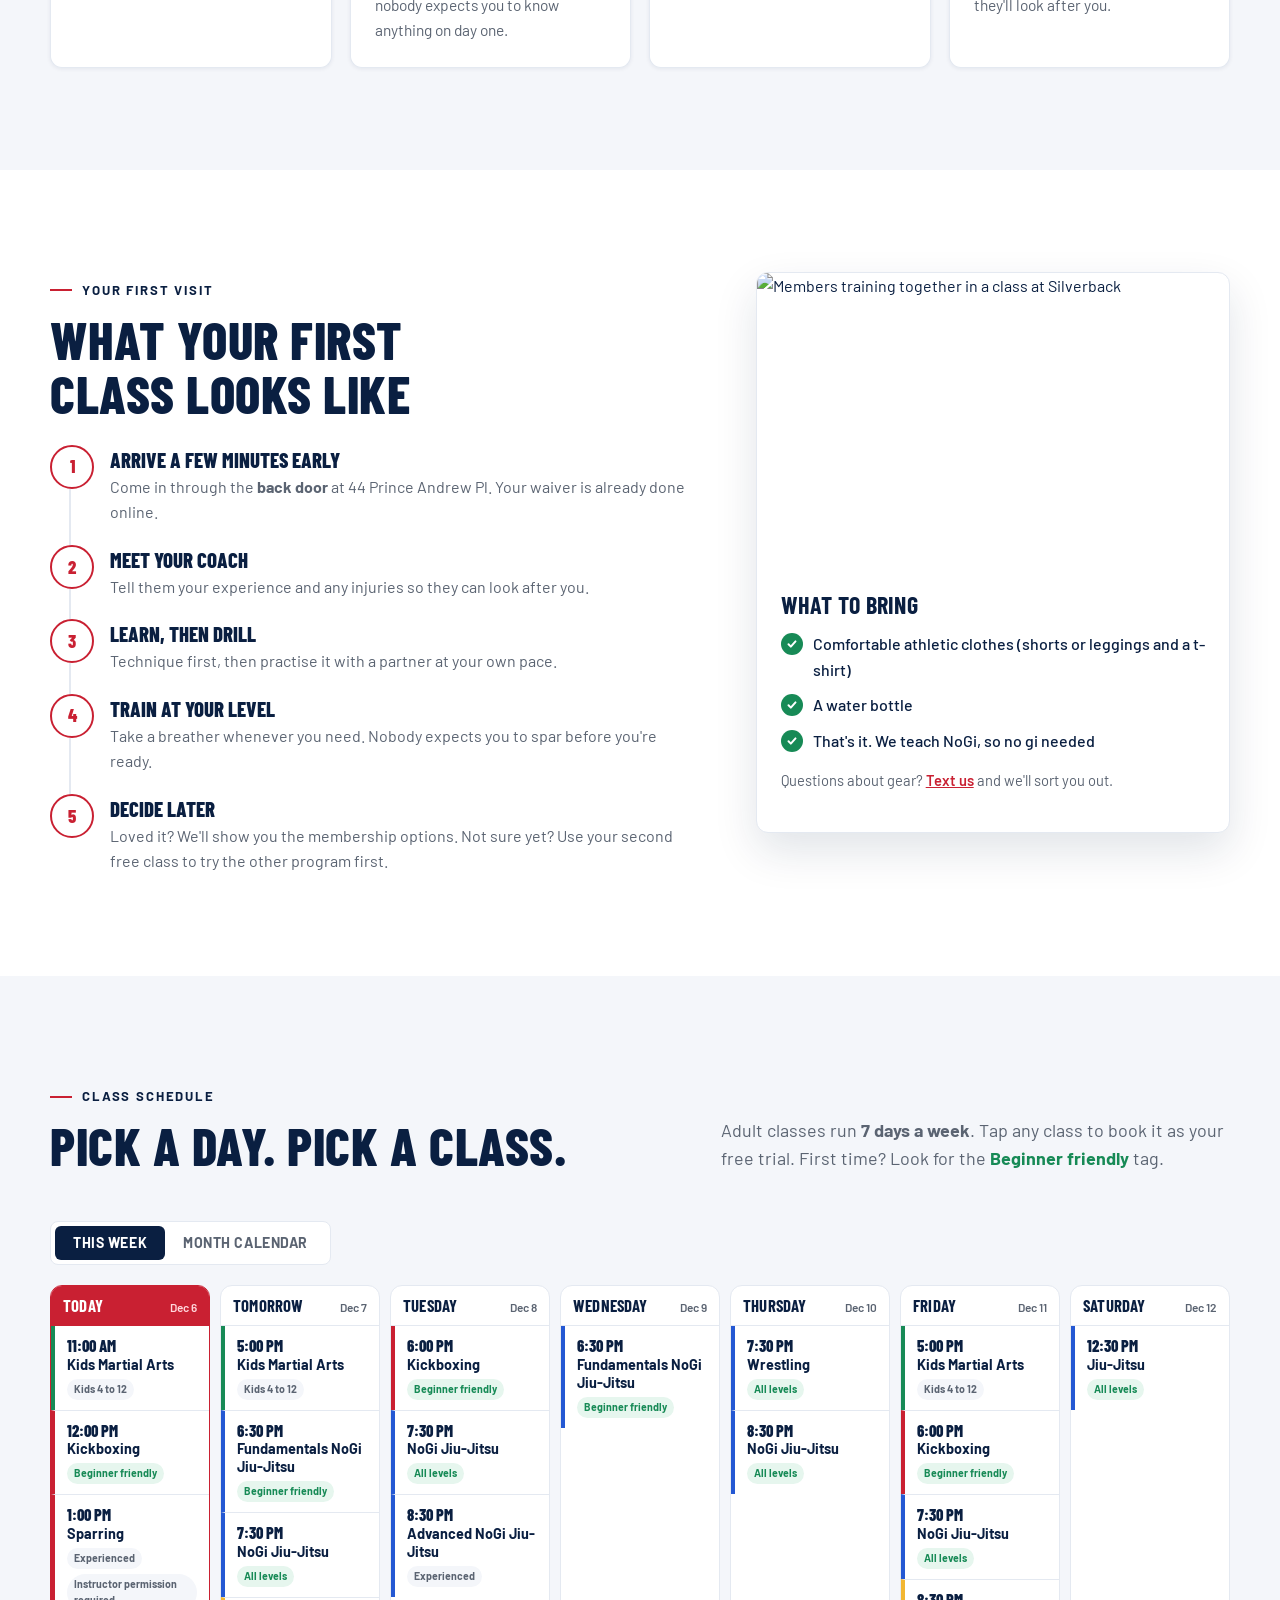
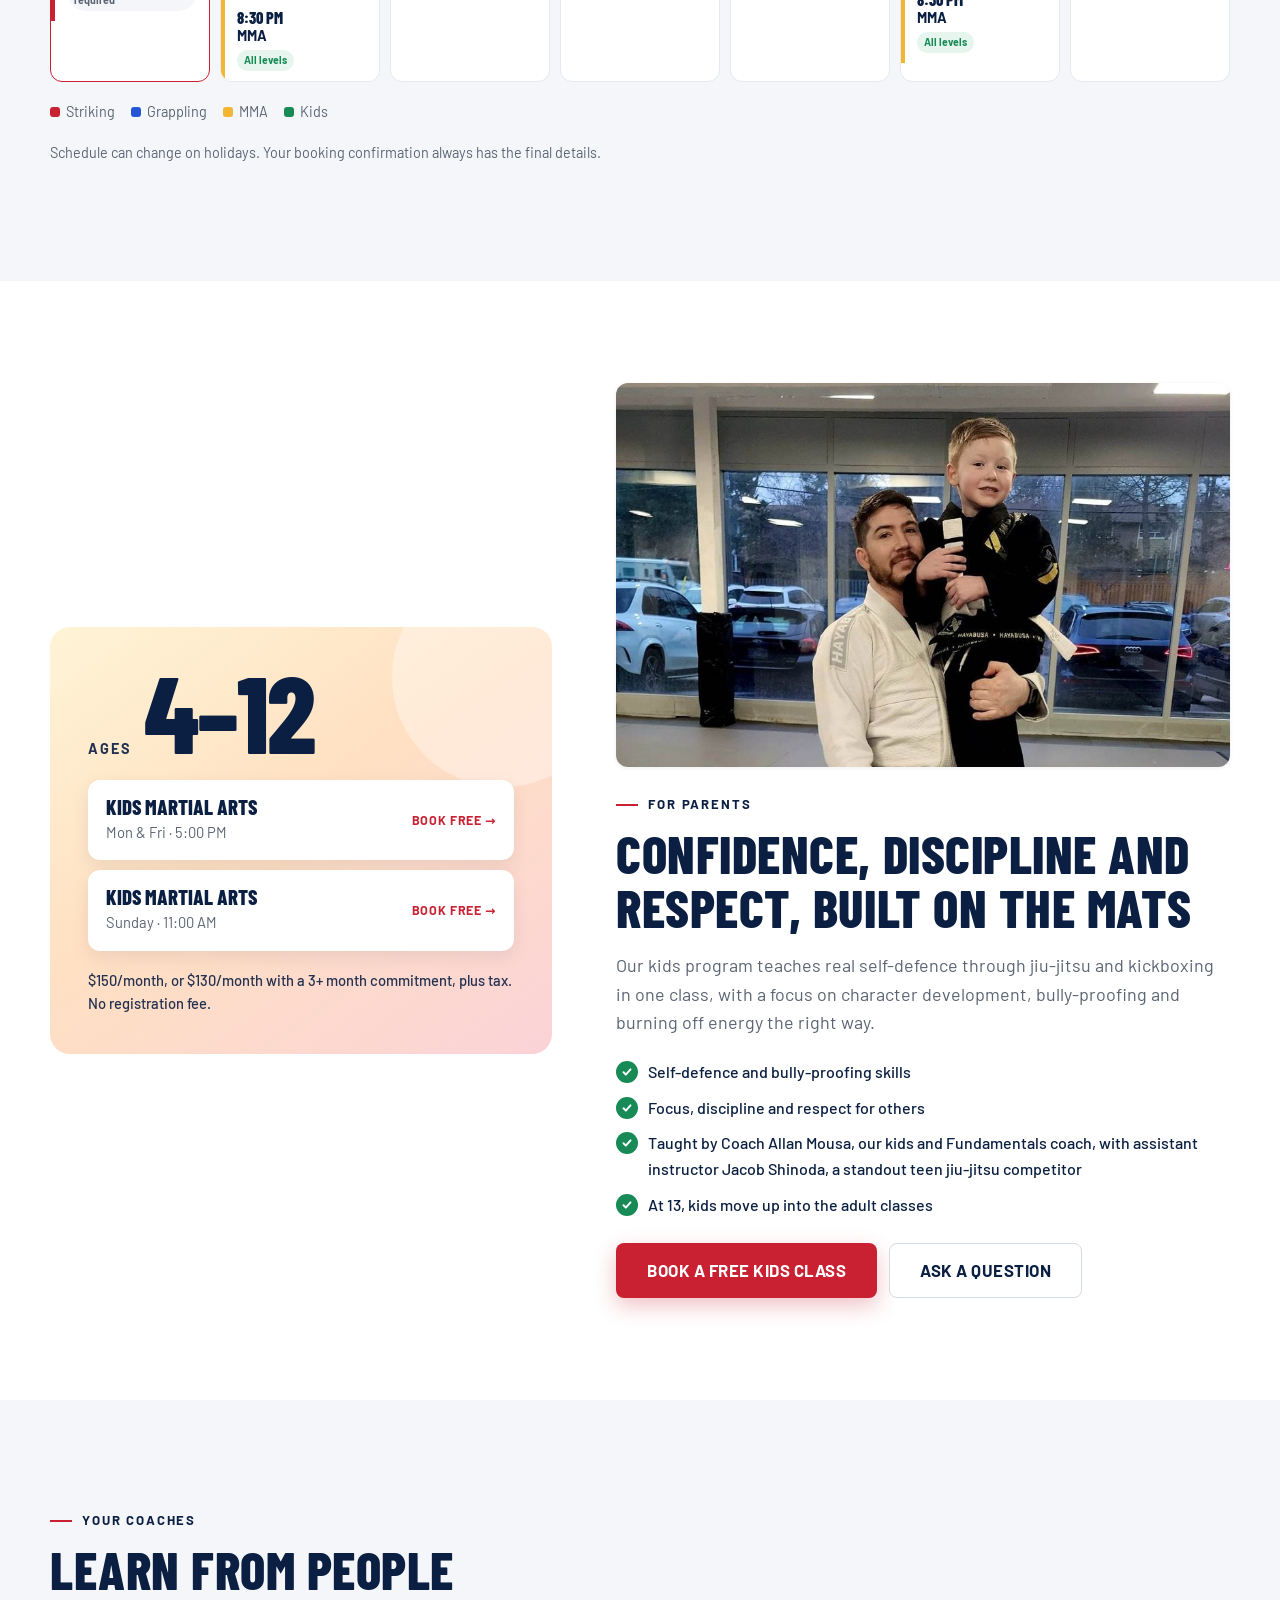
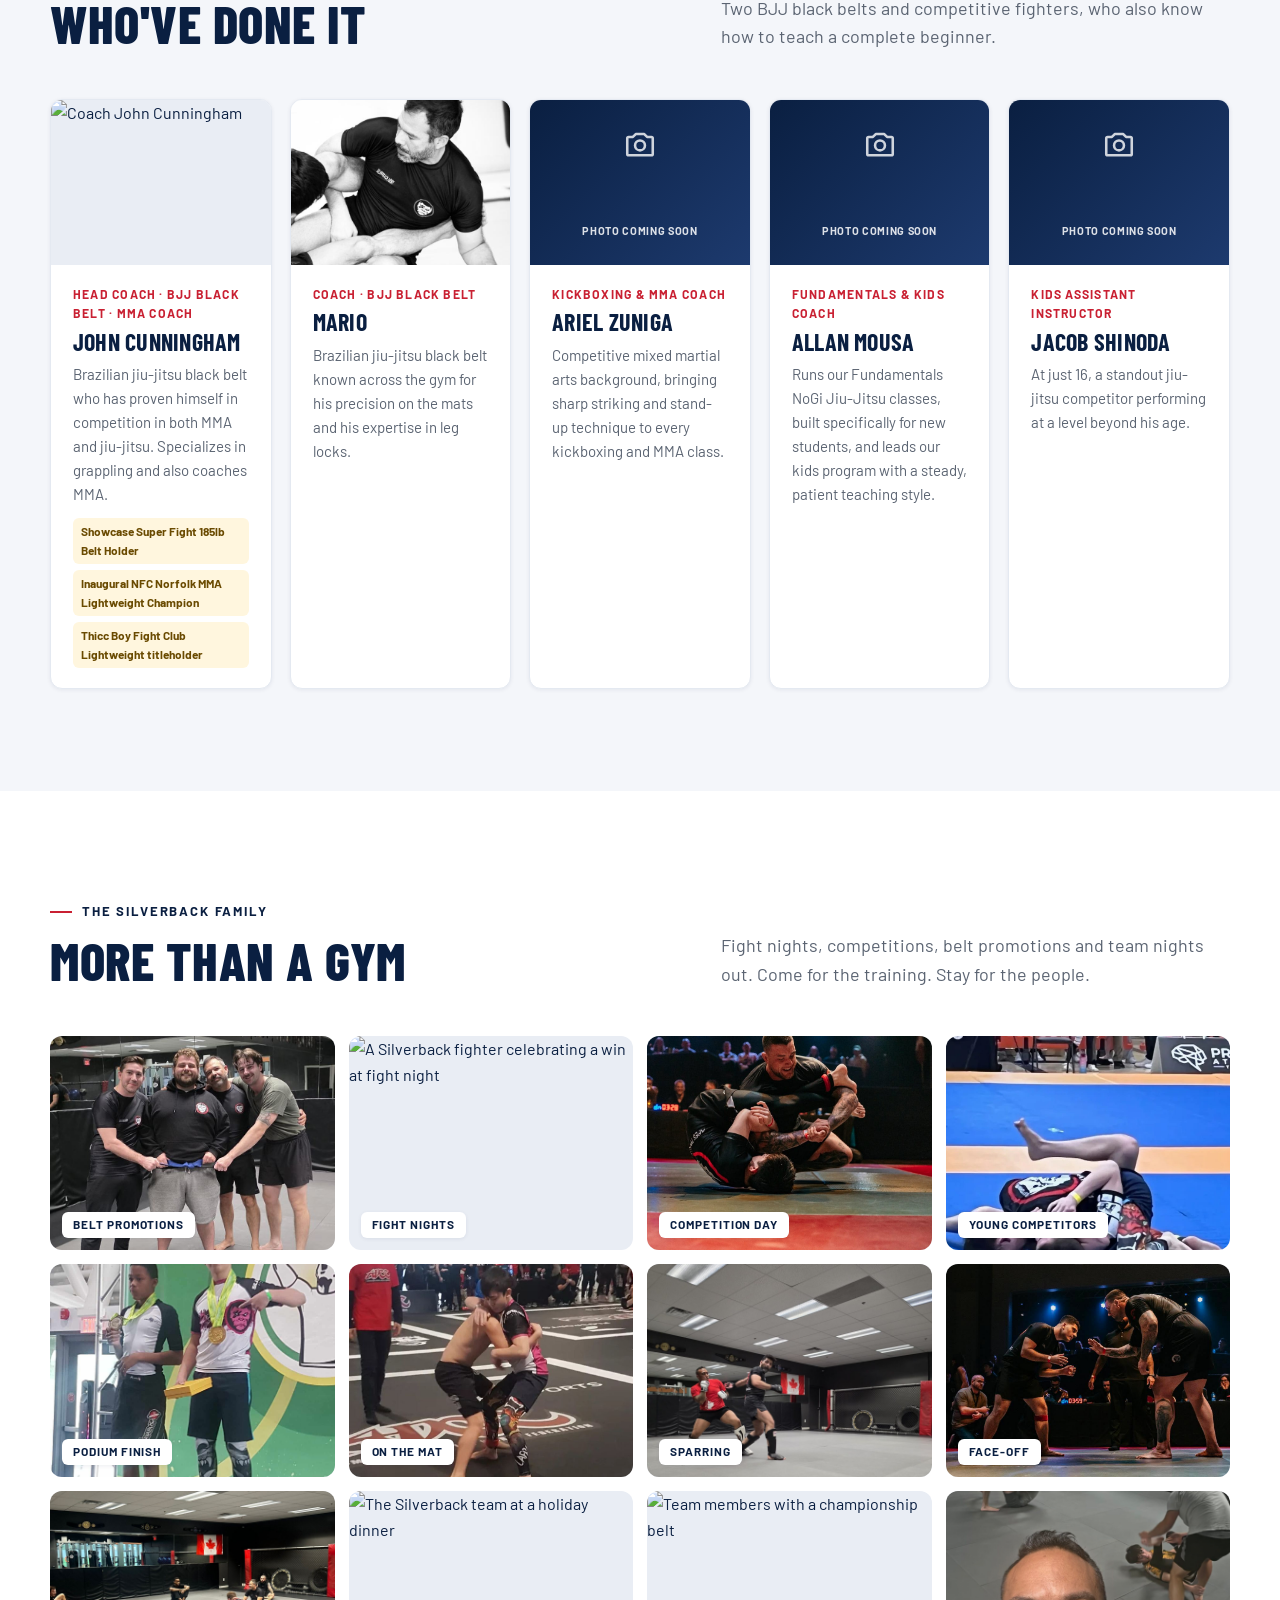
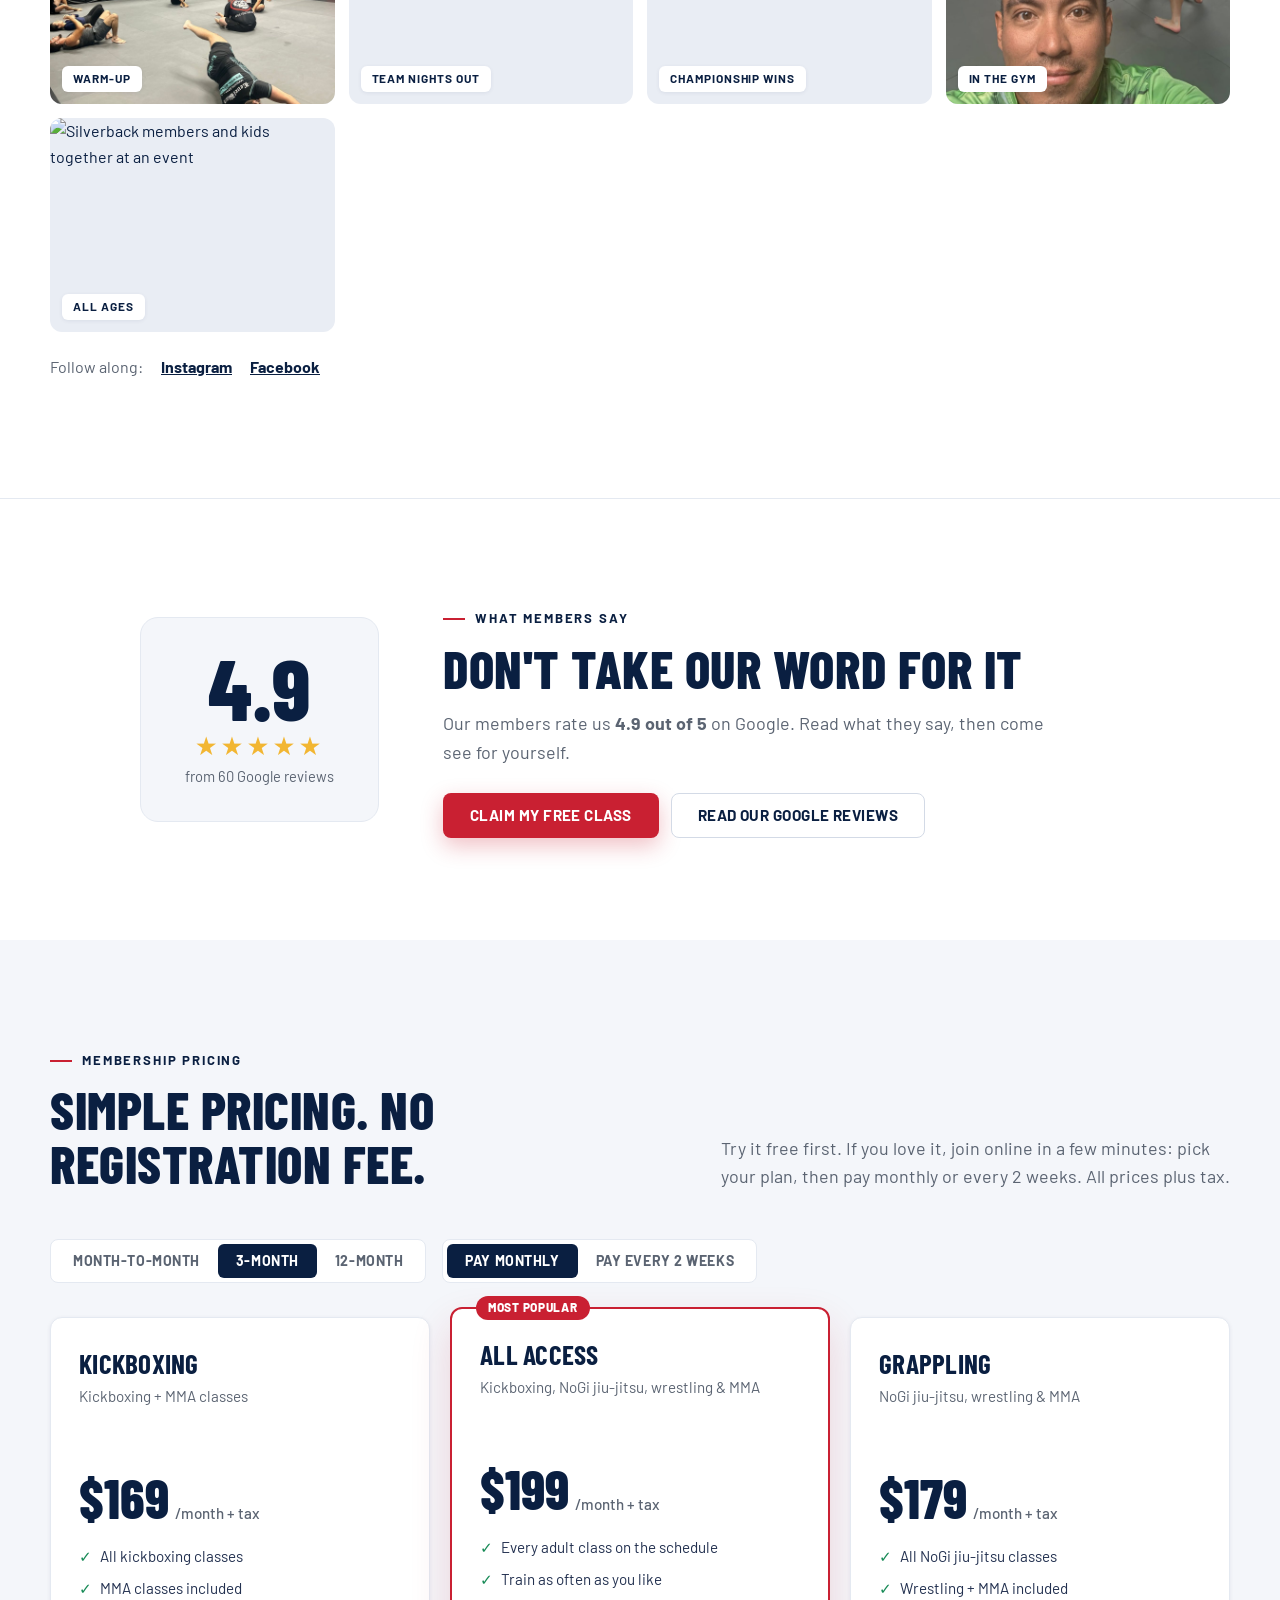
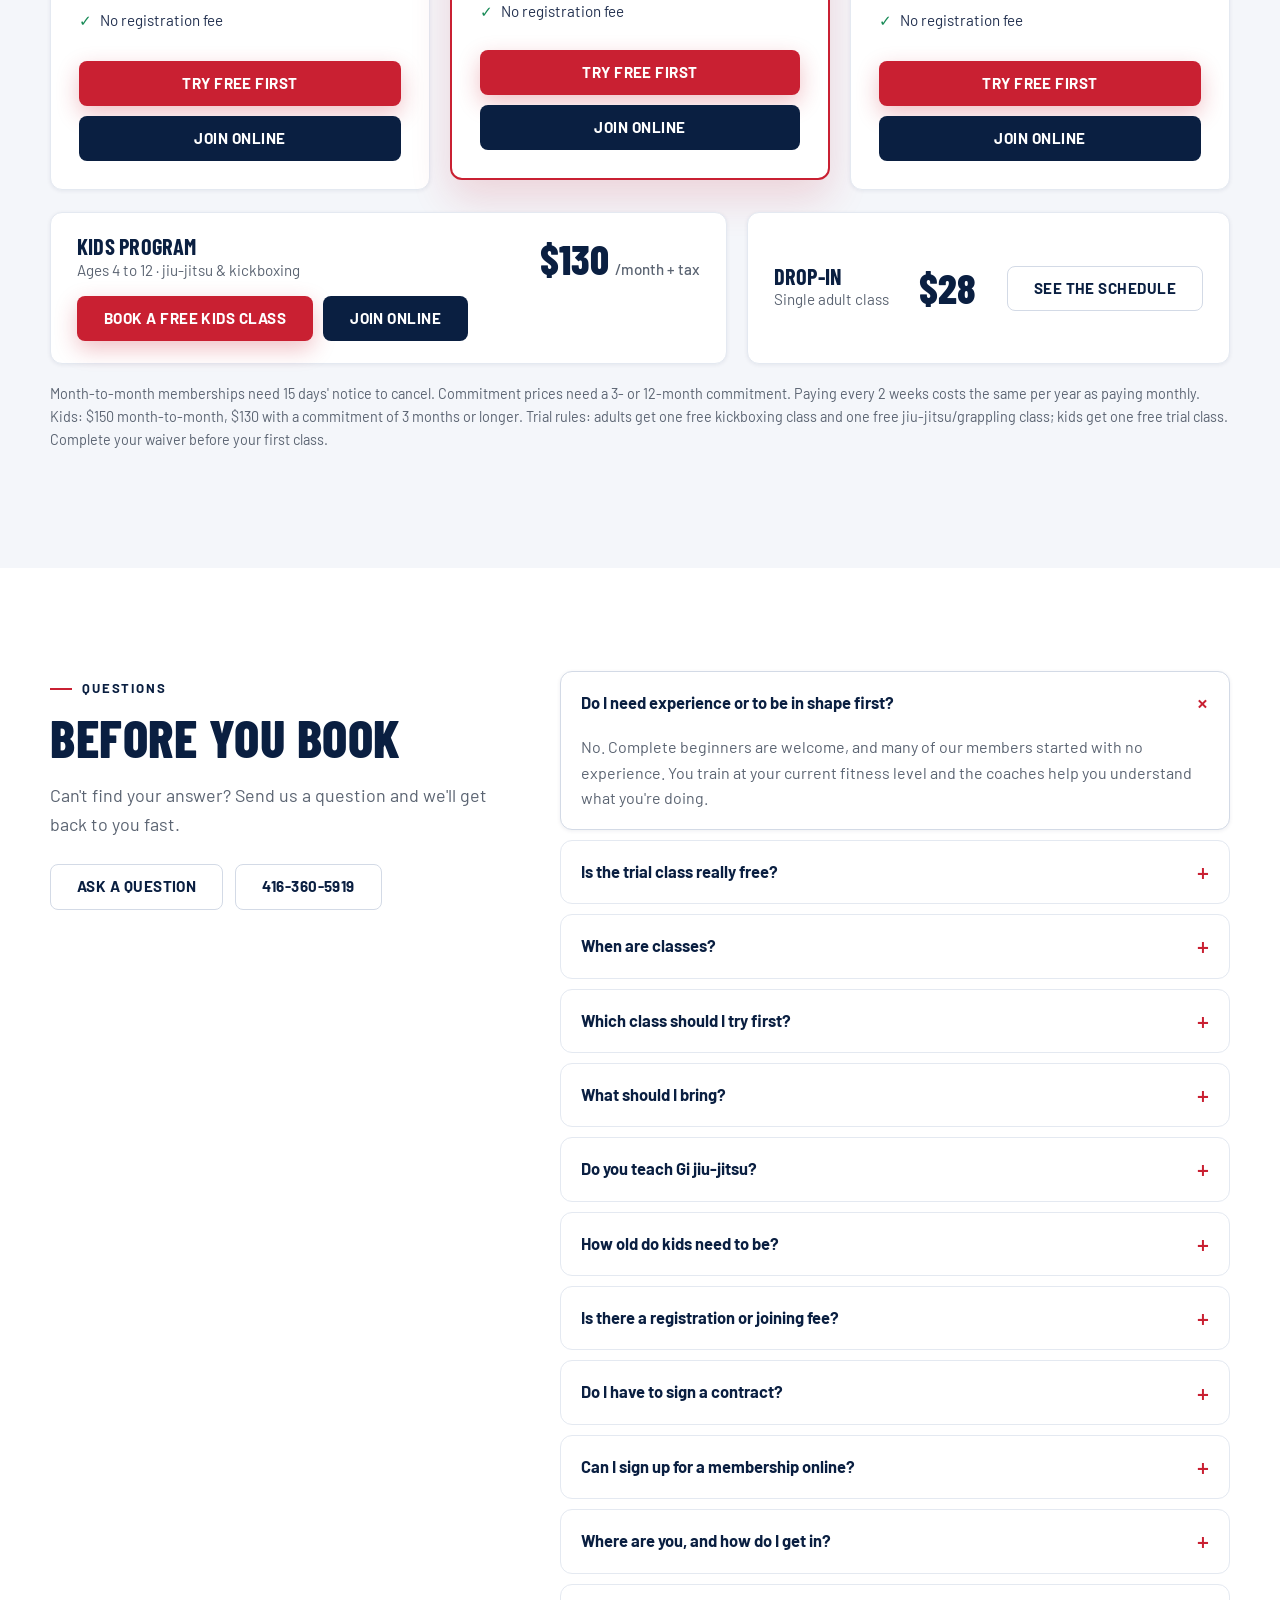
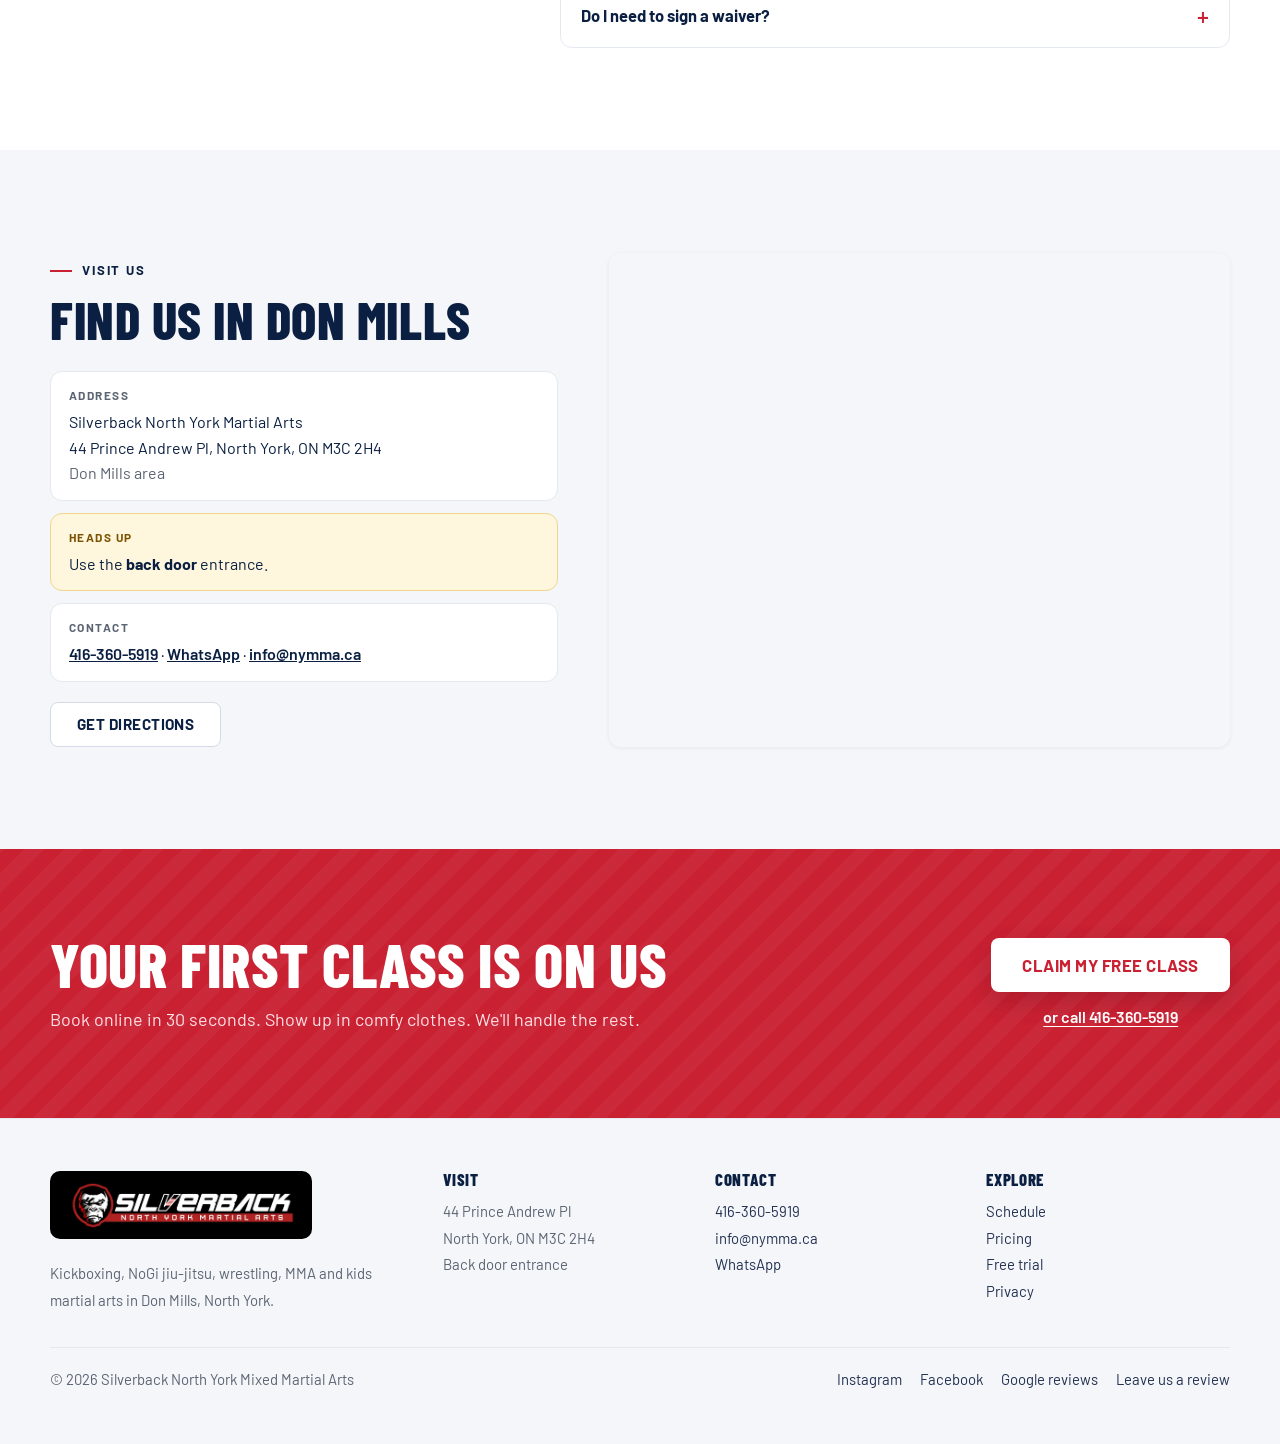
==== commit bb11d45c: "Sparring: clarify instructor-permission booking rule, bump JS cache versions" ====
--- a/index.html
+++ b/index.html
@@ -559,10 +559,10 @@
   <a class="btn btn-ghost" href="sms:+14163605919" data-sms data-msg="Hi! I'd like to try a free class at Silverback." data-track="sms_mbar" aria-label="Text">Text</a>
 </div>
 
-<script src="assets/js/config.js?v=19"></script>
-<script src="assets/js/site.js?v=19"></script>
+<script src="assets/js/config.js?v=20"></script>
+<script src="assets/js/site.js?v=20"></script>
 <script src="assets/js/booking.js?v=19"></script>
-<script src="assets/js/schedule.js?v=19"></script>
+<script src="assets/js/schedule.js?v=20"></script>
 <script src="assets/js/join.js?v=19"></script>
 </body>
 </html>
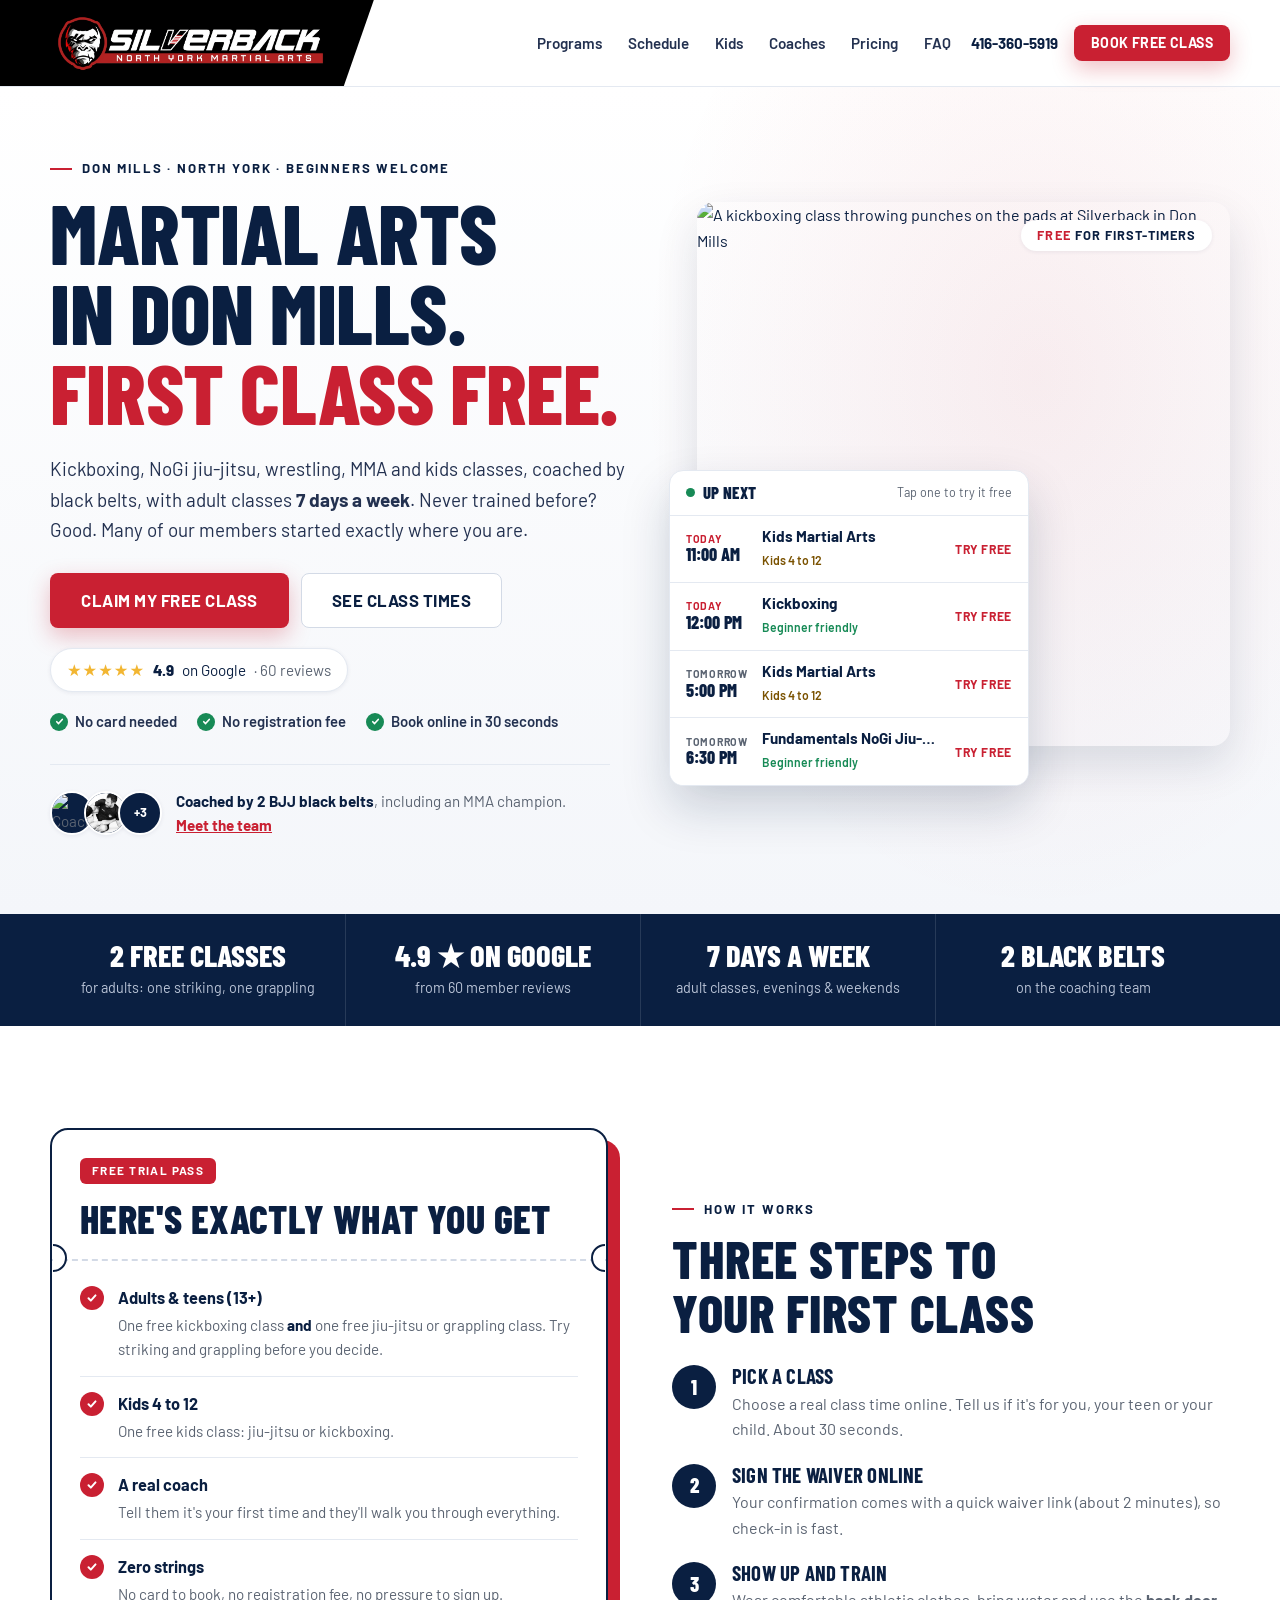
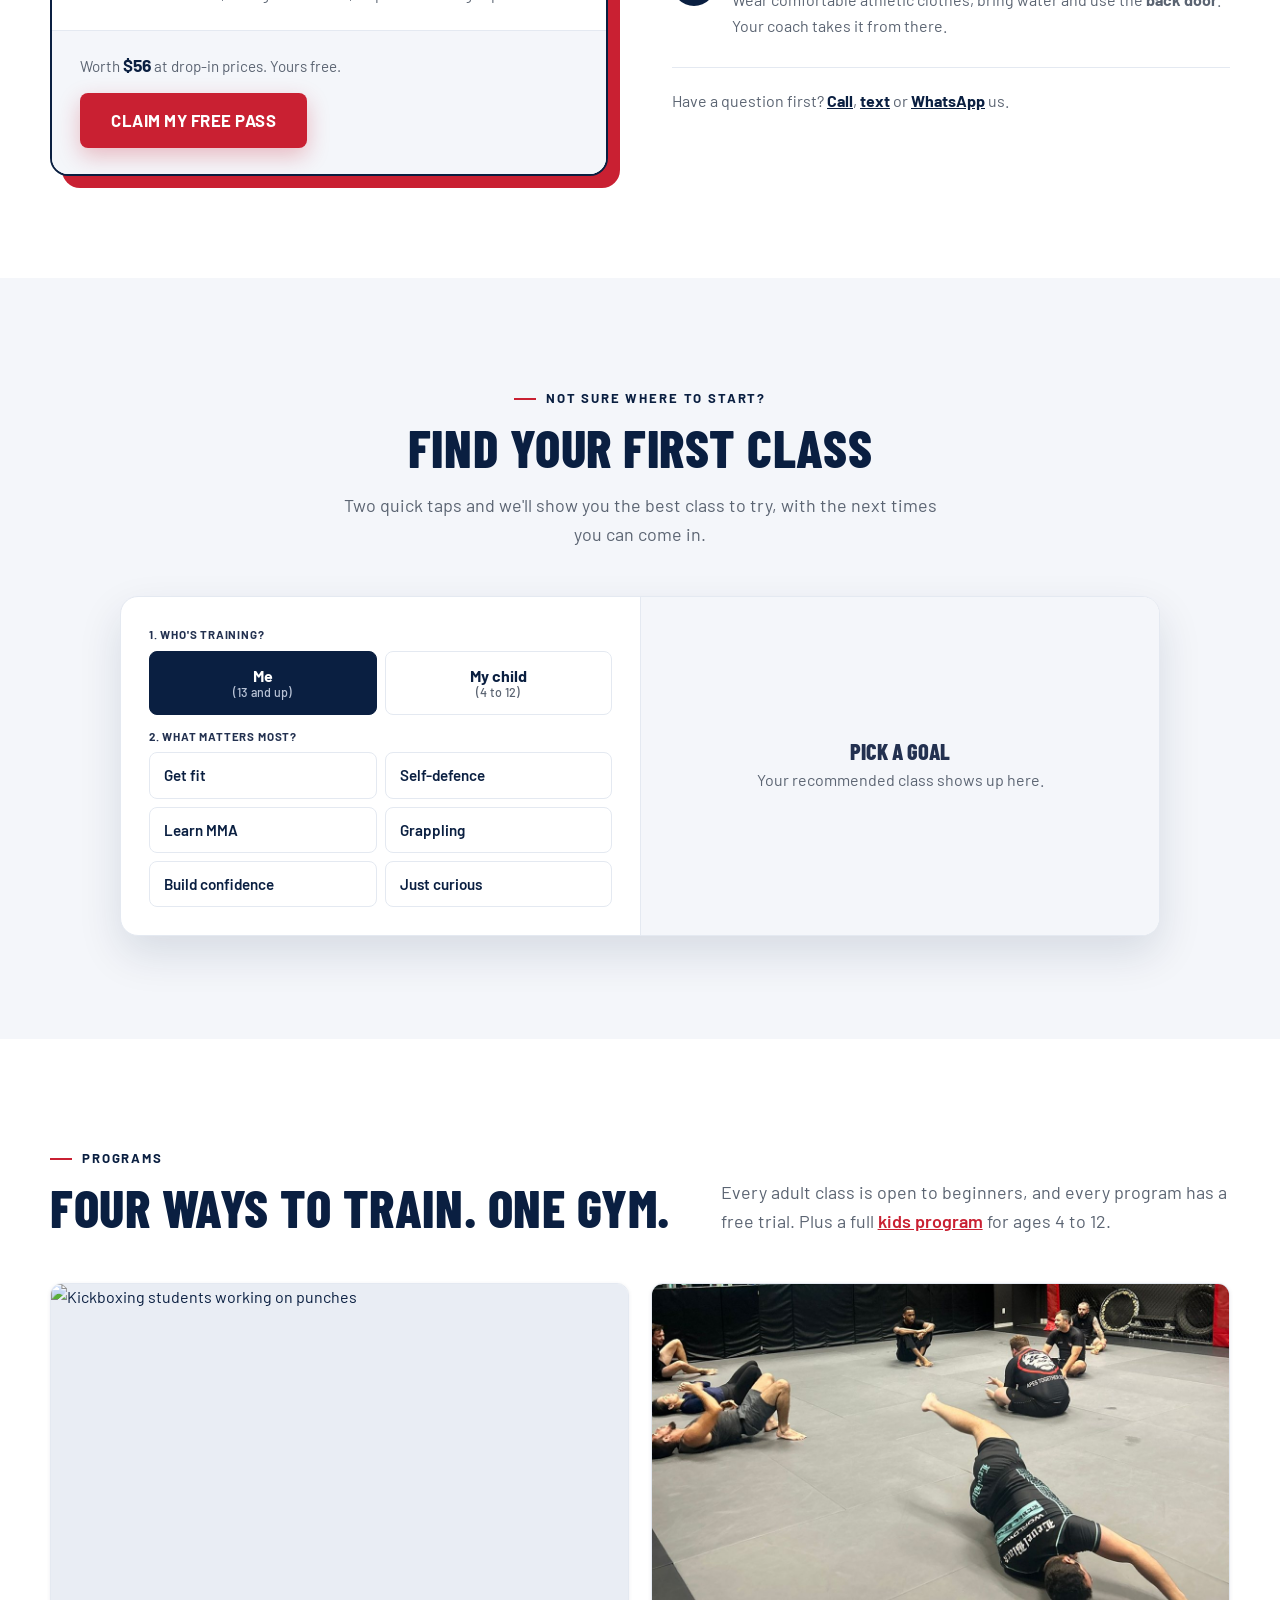
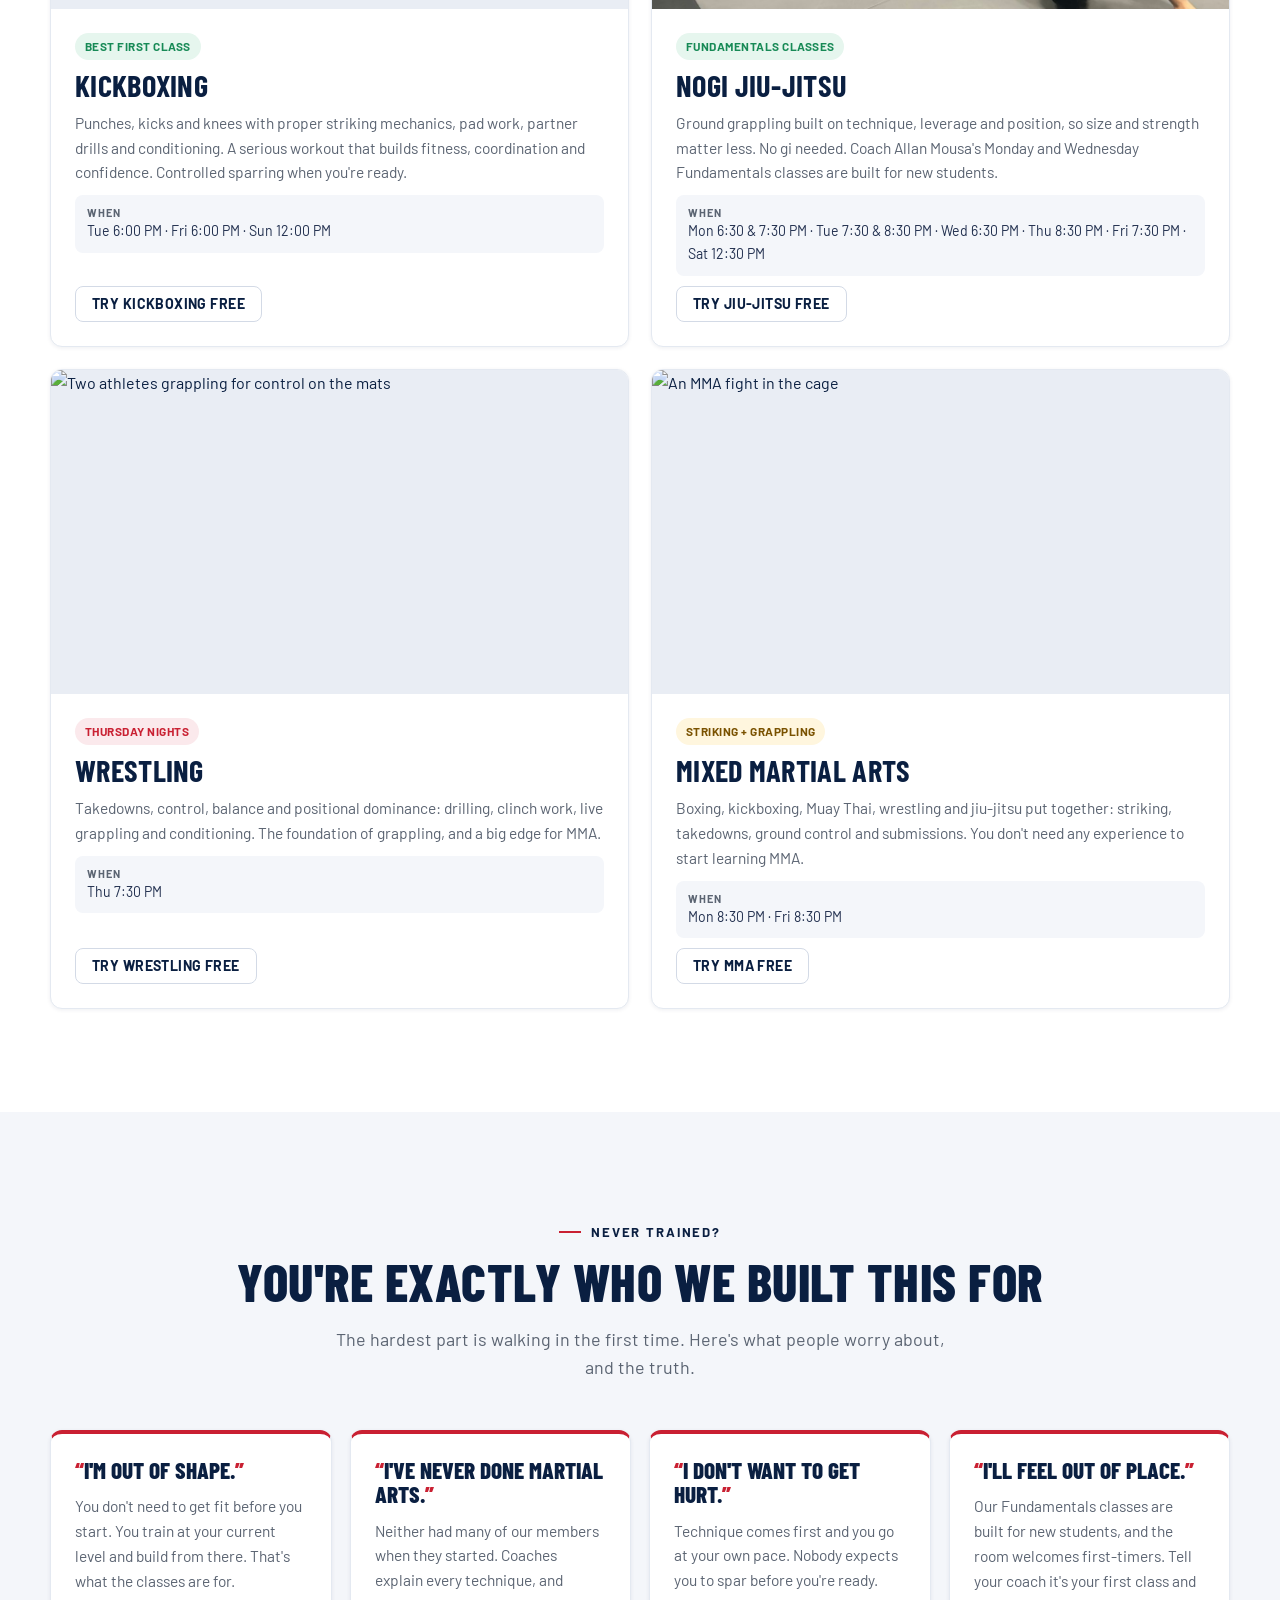
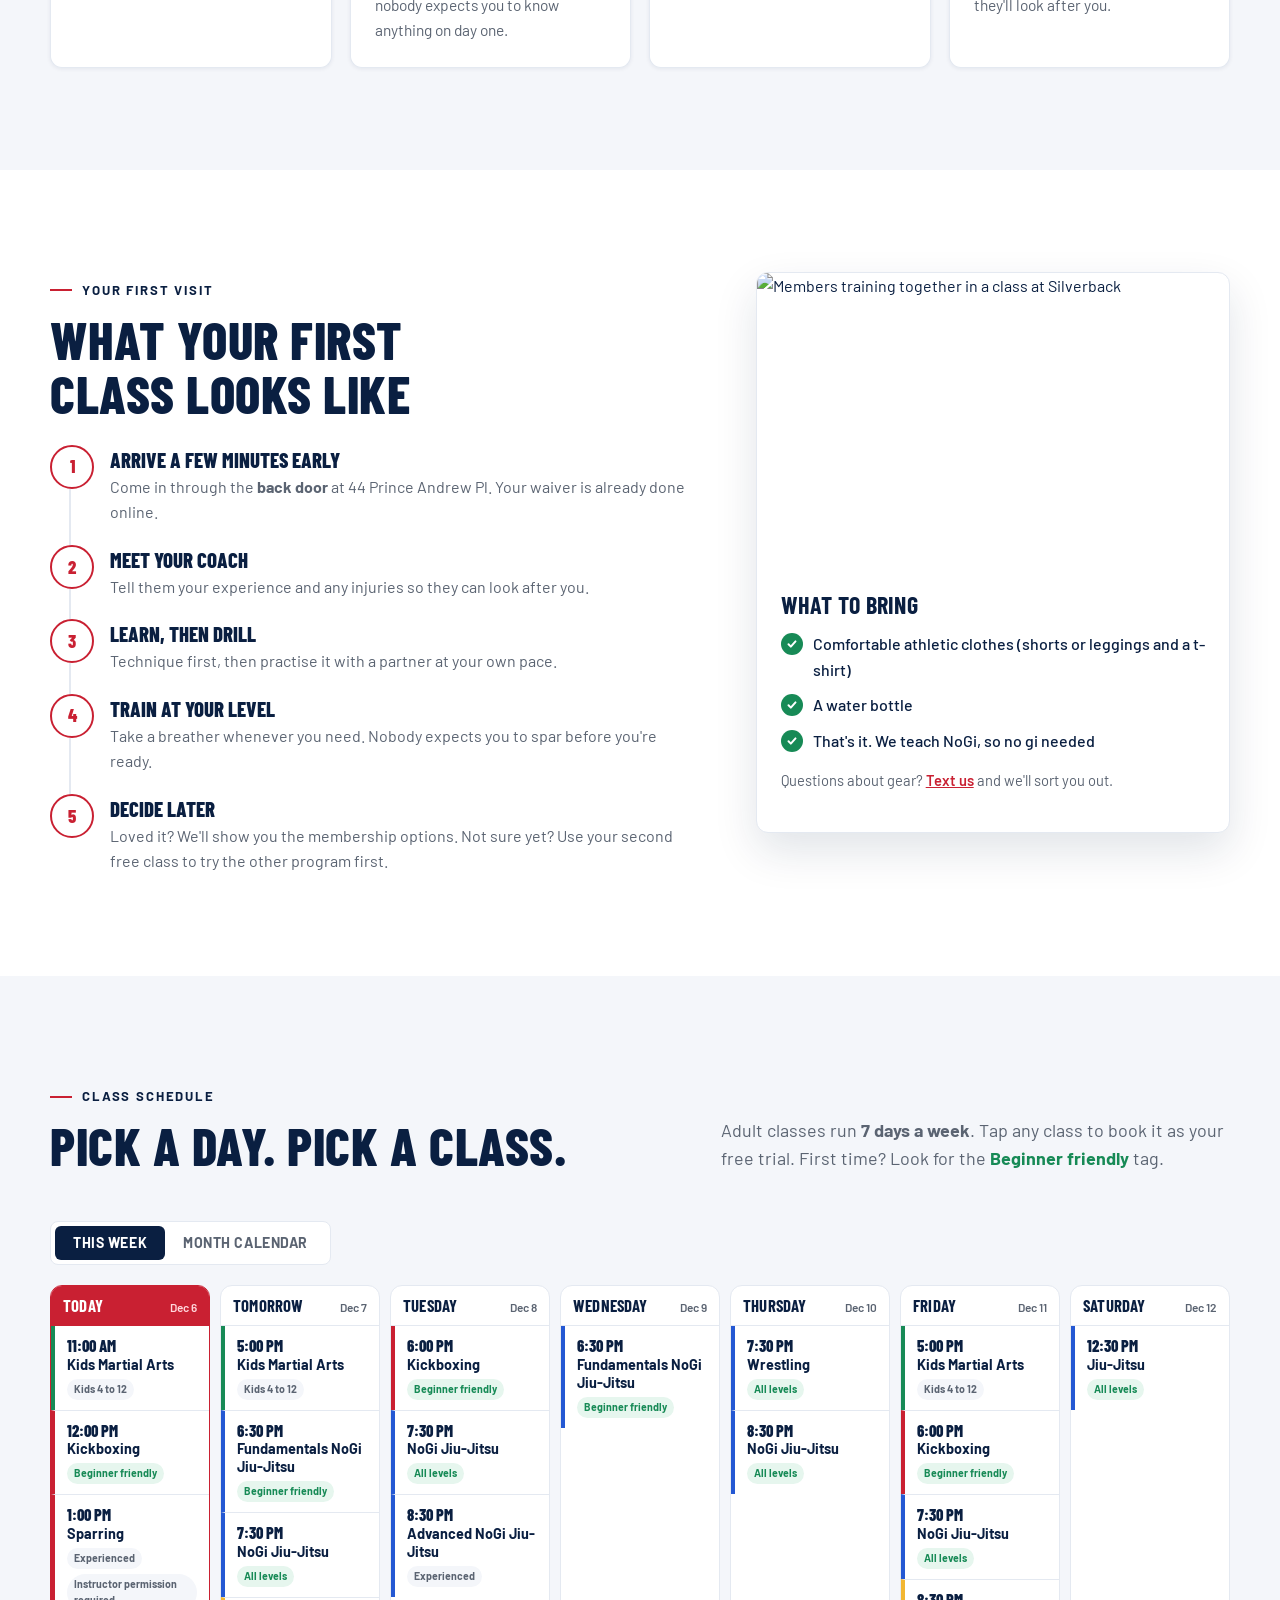
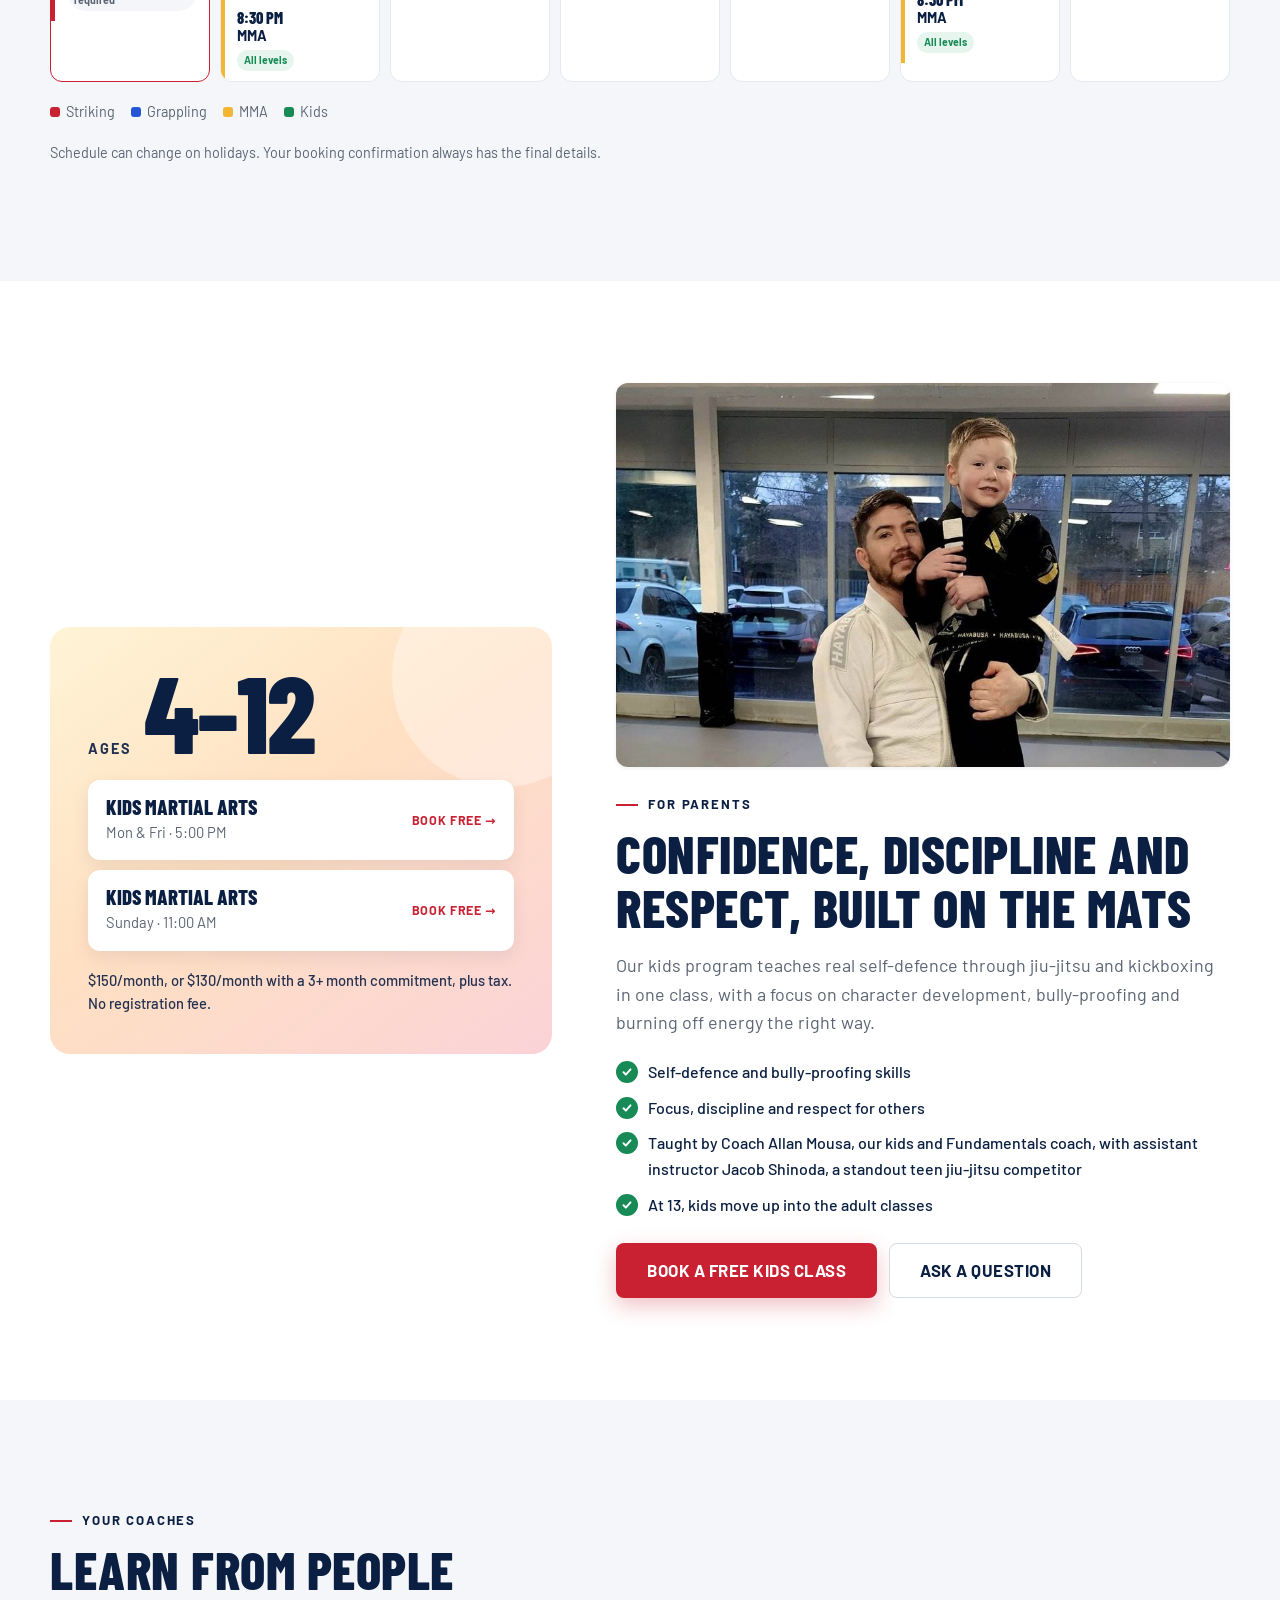
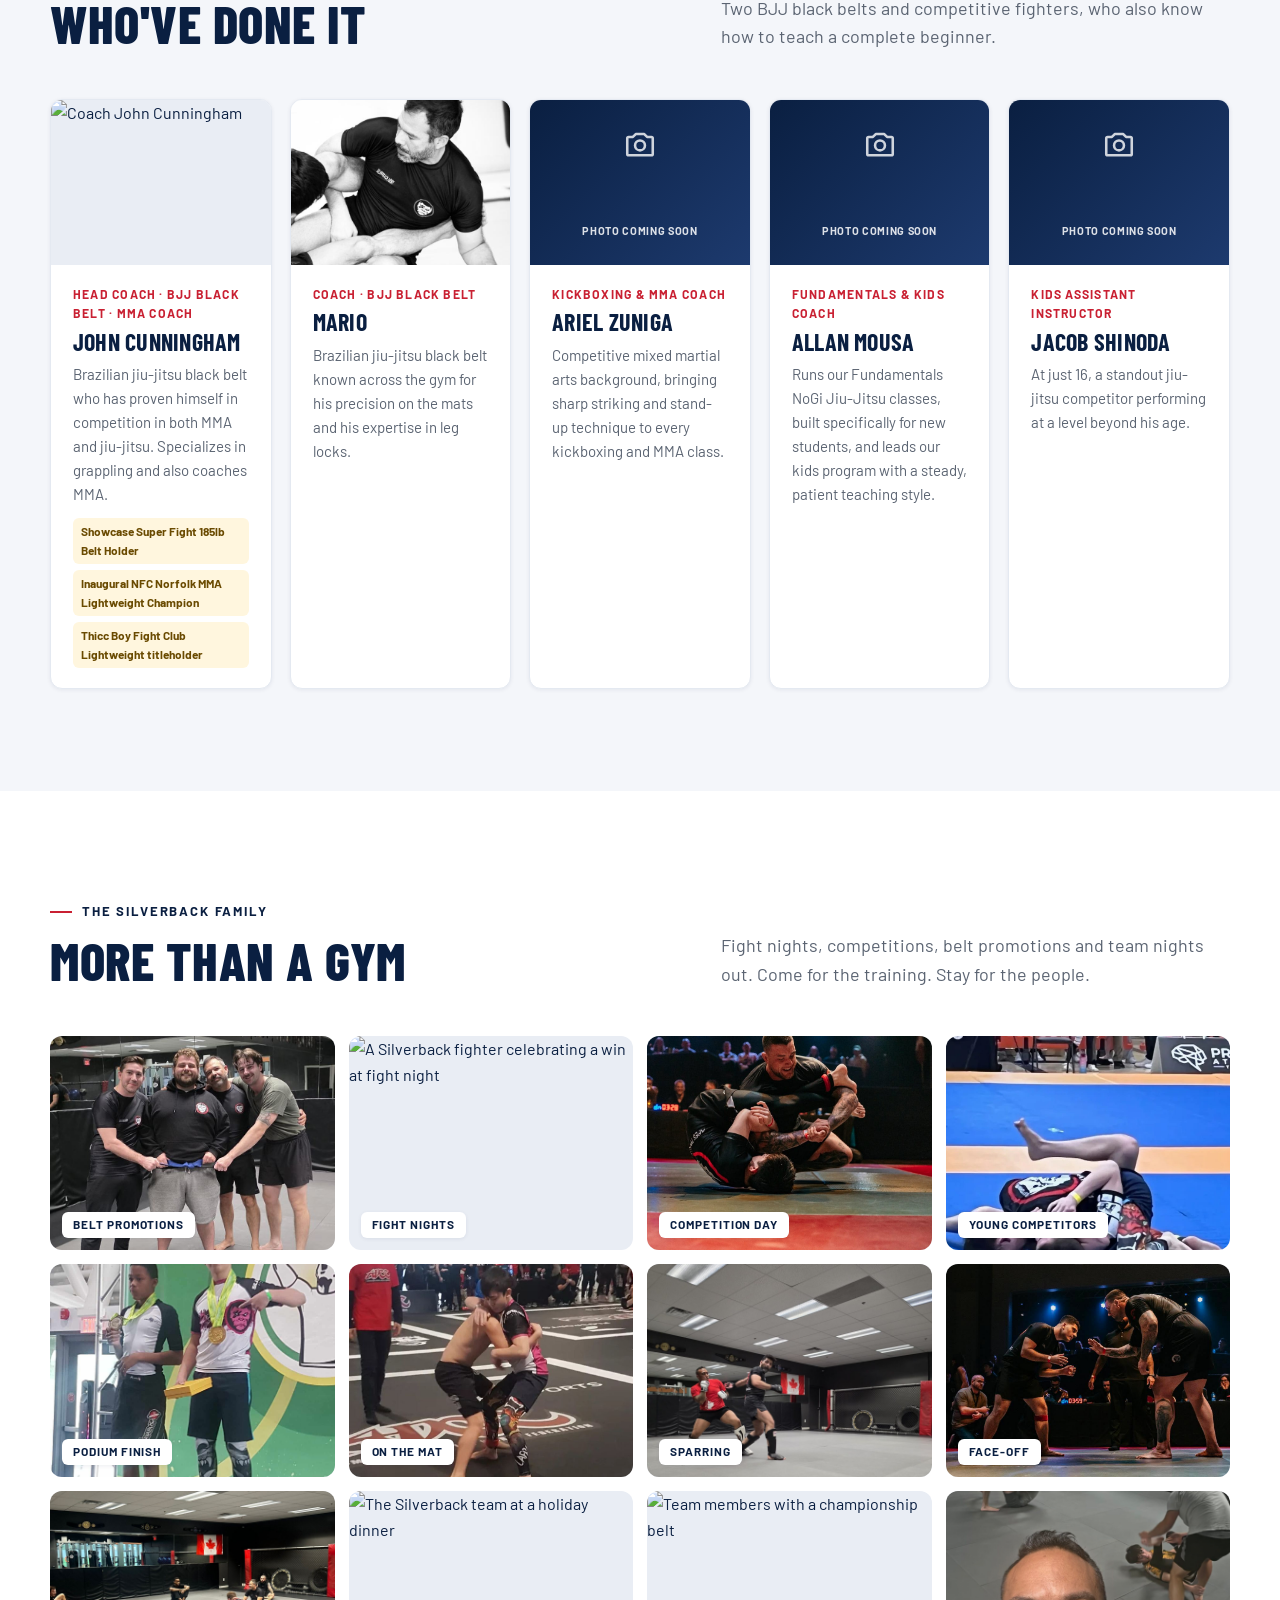
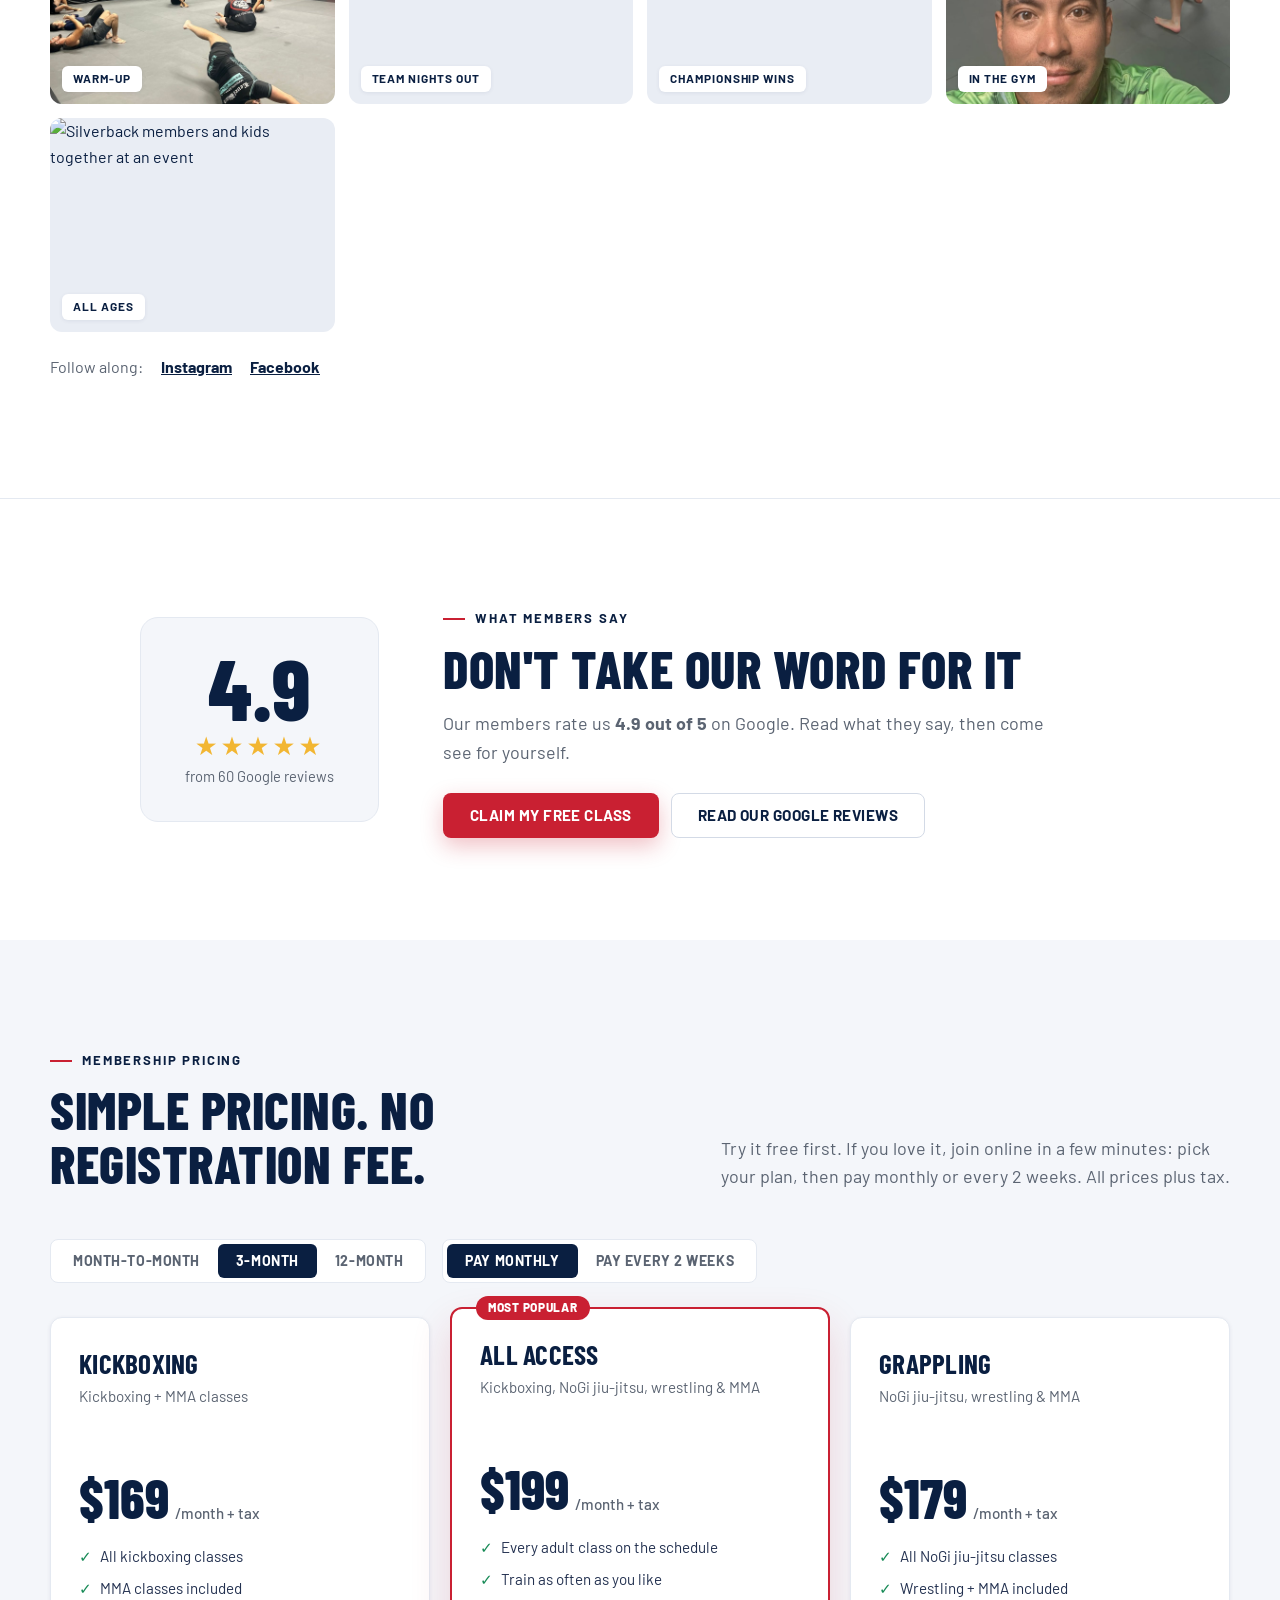
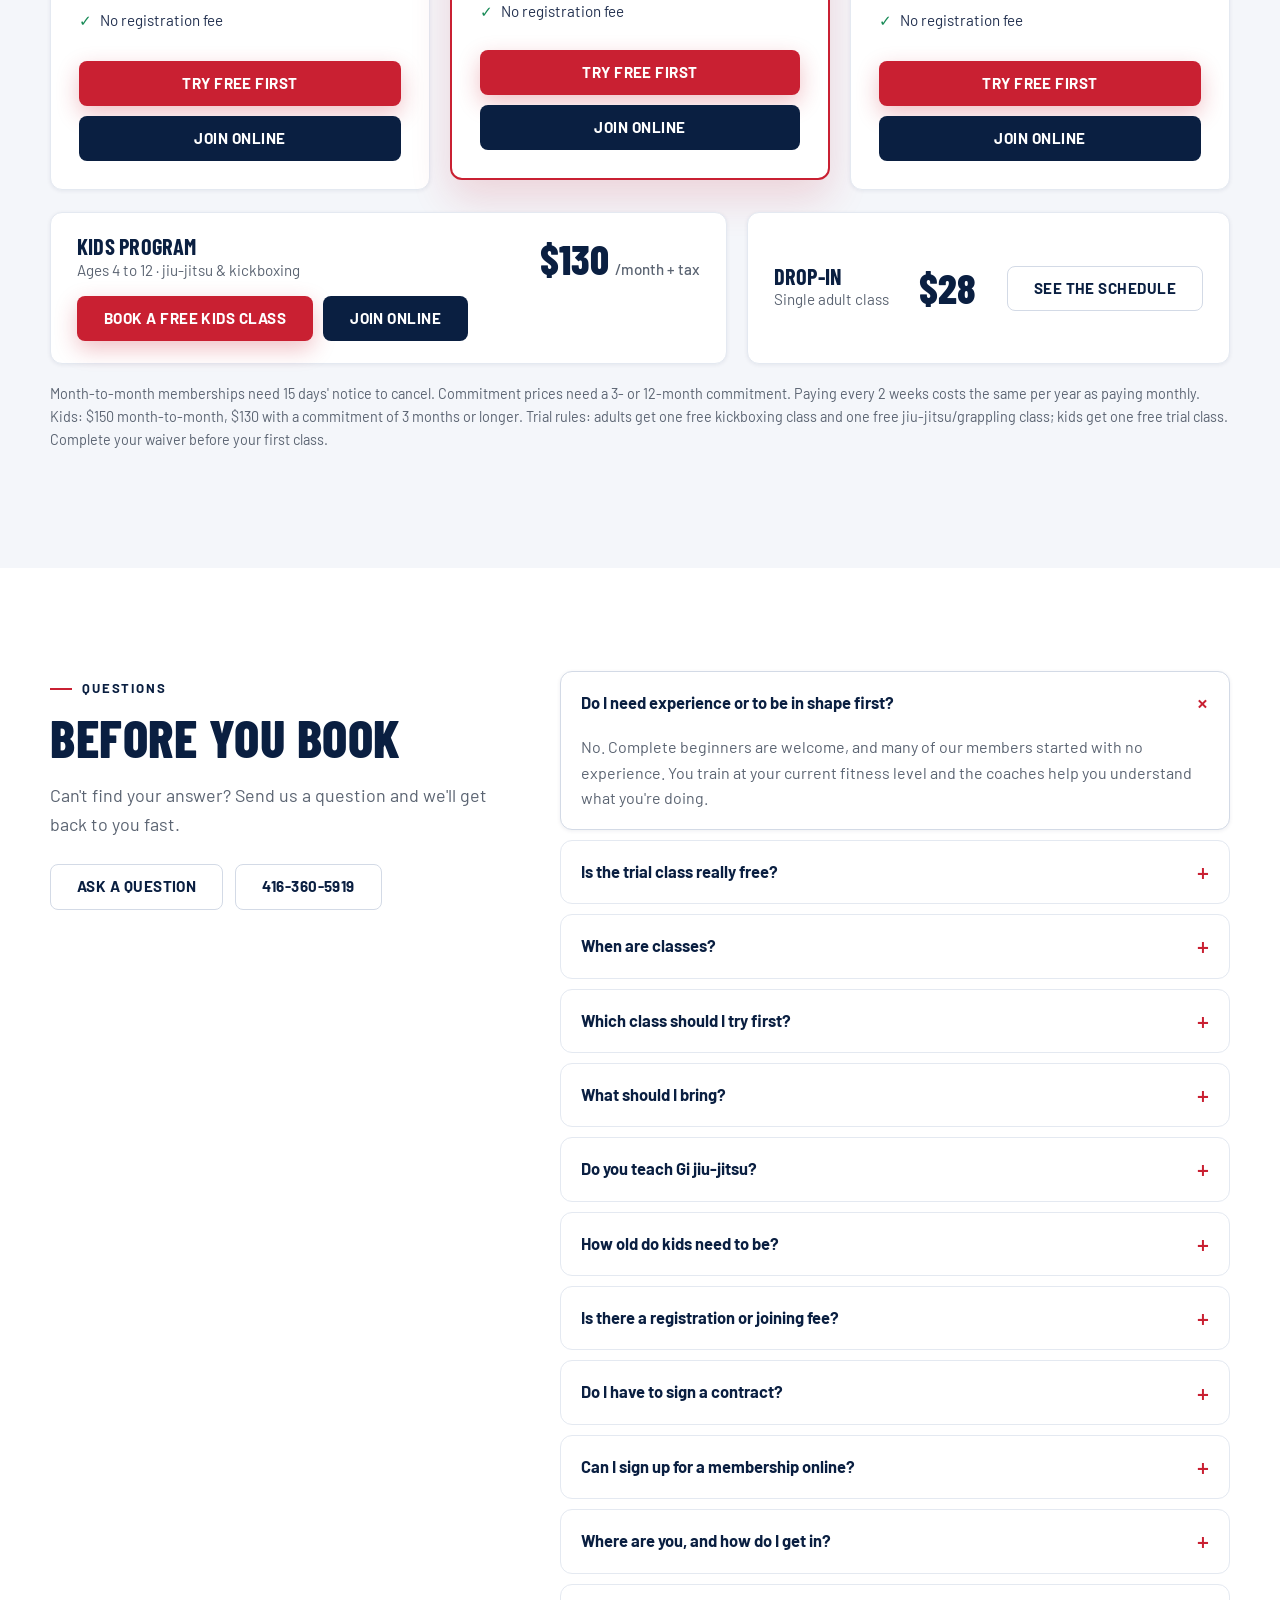
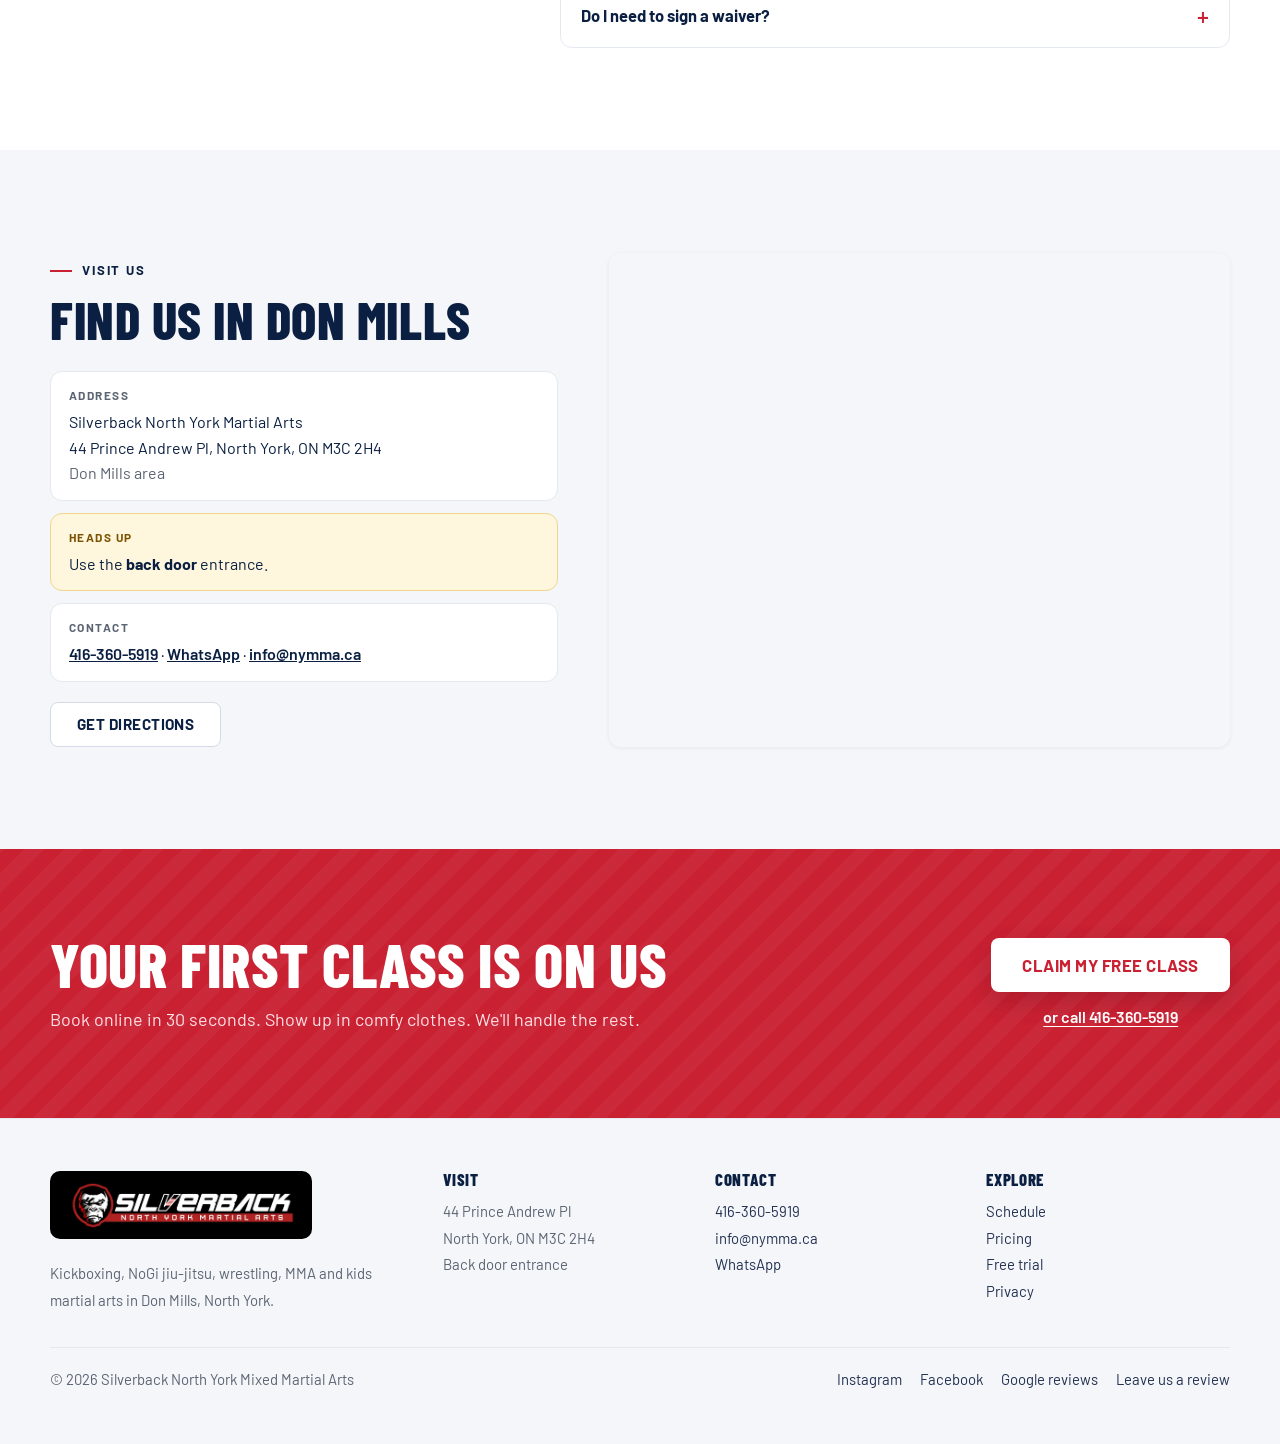
==== commit 02ec4ead: "SEO: shorten title tag, add alt text to coach headshot thumbnails (Bing flagged both)" ====
--- a/index.html
+++ b/index.html
@@ -3,7 +3,7 @@
 <head>
 <meta charset="utf-8">
 <meta name="viewport" content="width=device-width,initial-scale=1">
-<title>Don Mills Martial Arts | Free Trial Class | Silverback</title>
+<title>Don Mills Martial Arts | Free Trial | Silverback</title>
 <meta name="description" content="Kickboxing, NoGi jiu-jitsu, wrestling, MMA and kids classes in Don Mills, North York. Book a free trial class online. Beginners welcome, no registration fee.">
 <meta name="keywords" content="martial arts Don Mills, martial arts North York, kickboxing Don Mills, NoGi jiu-jitsu Don Mills, BJJ North York, MMA gym Don Mills, kids martial arts North York, wrestling classes Don Mills, free trial class North York">
 <link rel="canonical" href="https://www.nymma.ca/">
@@ -89,8 +89,8 @@
       </ul>
       <div class="coach-proof">
         <span class="avatars" aria-hidden="true">
-          <img src="https://img1.wsimg.com/isteam/ip/94b5a3c4-f726-4b4a-af38-fd5995746933/blob-454e0a6.png/:/rs=w:160" alt="" width="44" height="44">
-          <img src="assets/img/coach-mario.jpg" alt="" width="44" height="44" style="object-position:60% 30%">
+          <img src="https://img1.wsimg.com/isteam/ip/94b5a3c4-f726-4b4a-af38-fd5995746933/blob-454e0a6.png/:/rs=w:160" alt="Coach John Cunningham" width="44" height="44">
+          <img src="assets/img/coach-mario.jpg" alt="Coach Mario" width="44" height="44" style="object-position:60% 30%">
           <i>+3</i>
         </span>
         <span><b>Coached by 2 BJJ black belts</b>, including an MMA champion. <a href="#coaches">Meet the team</a></span>
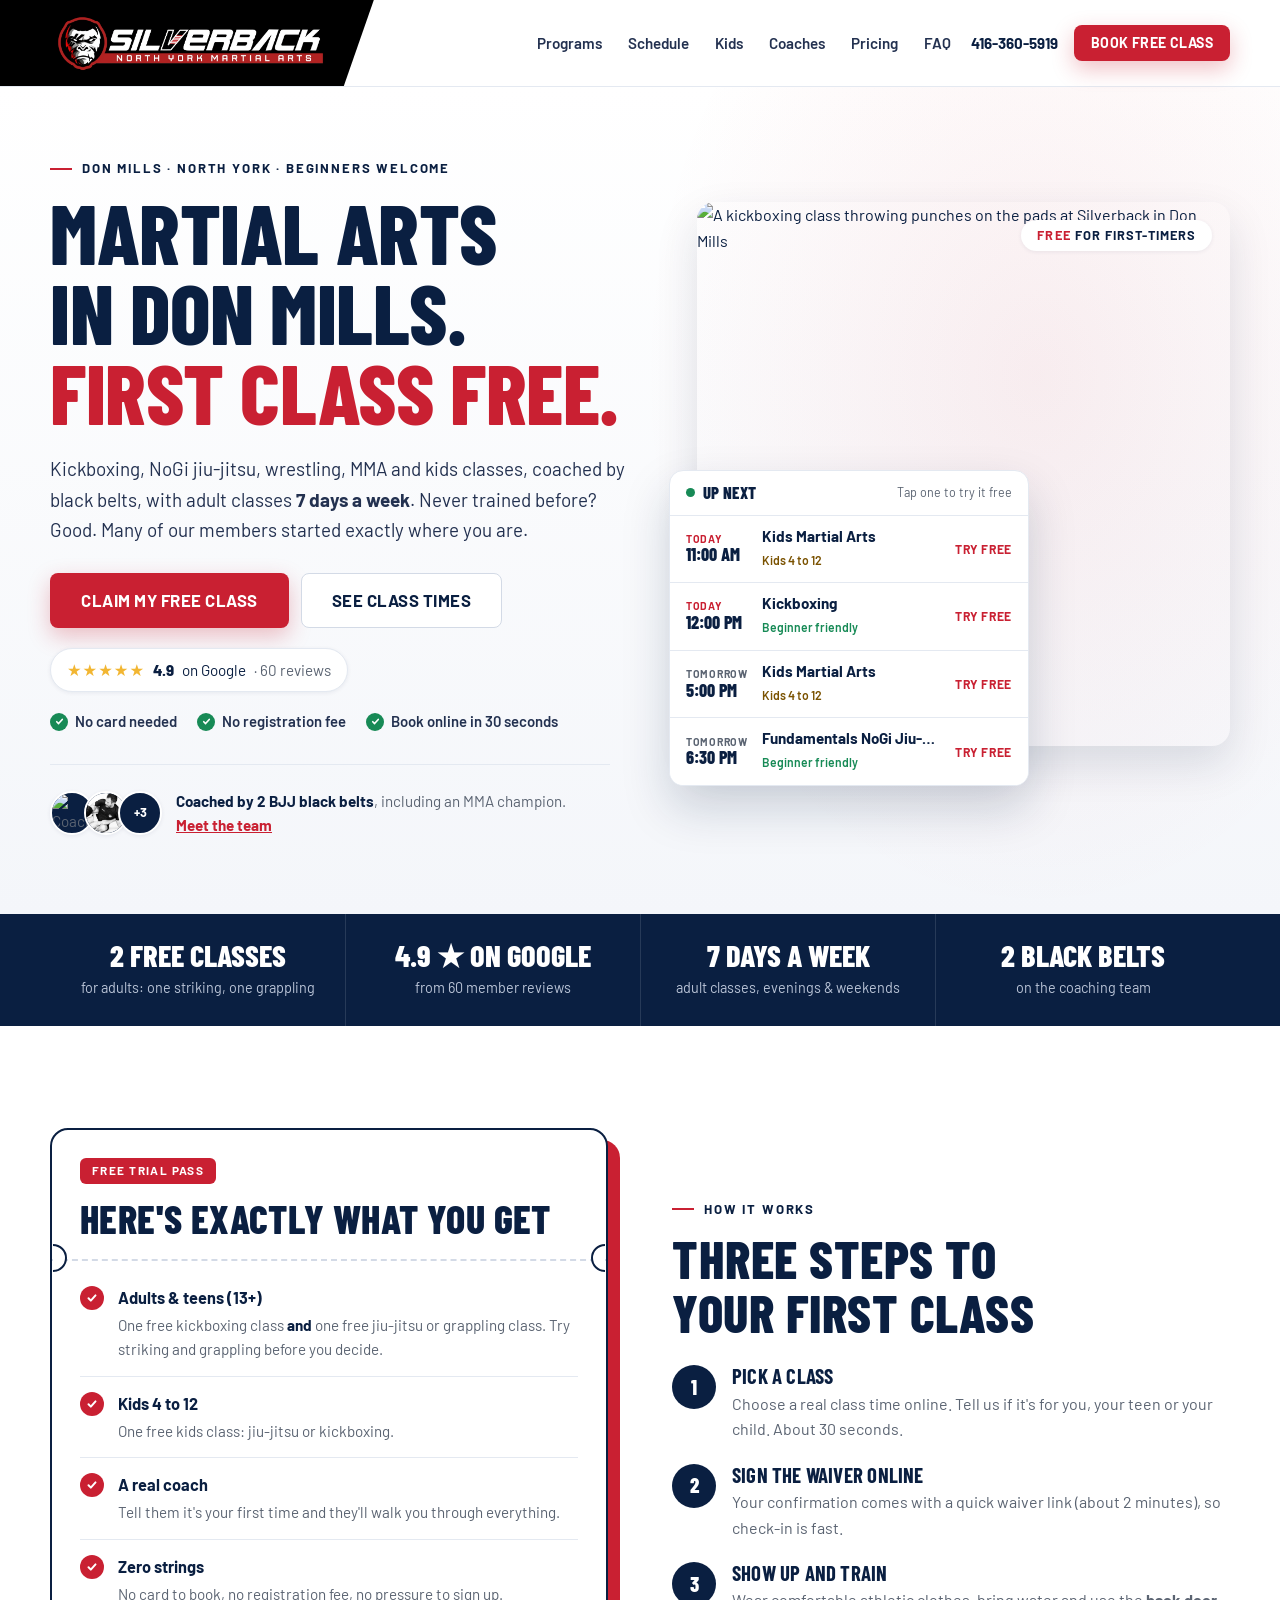
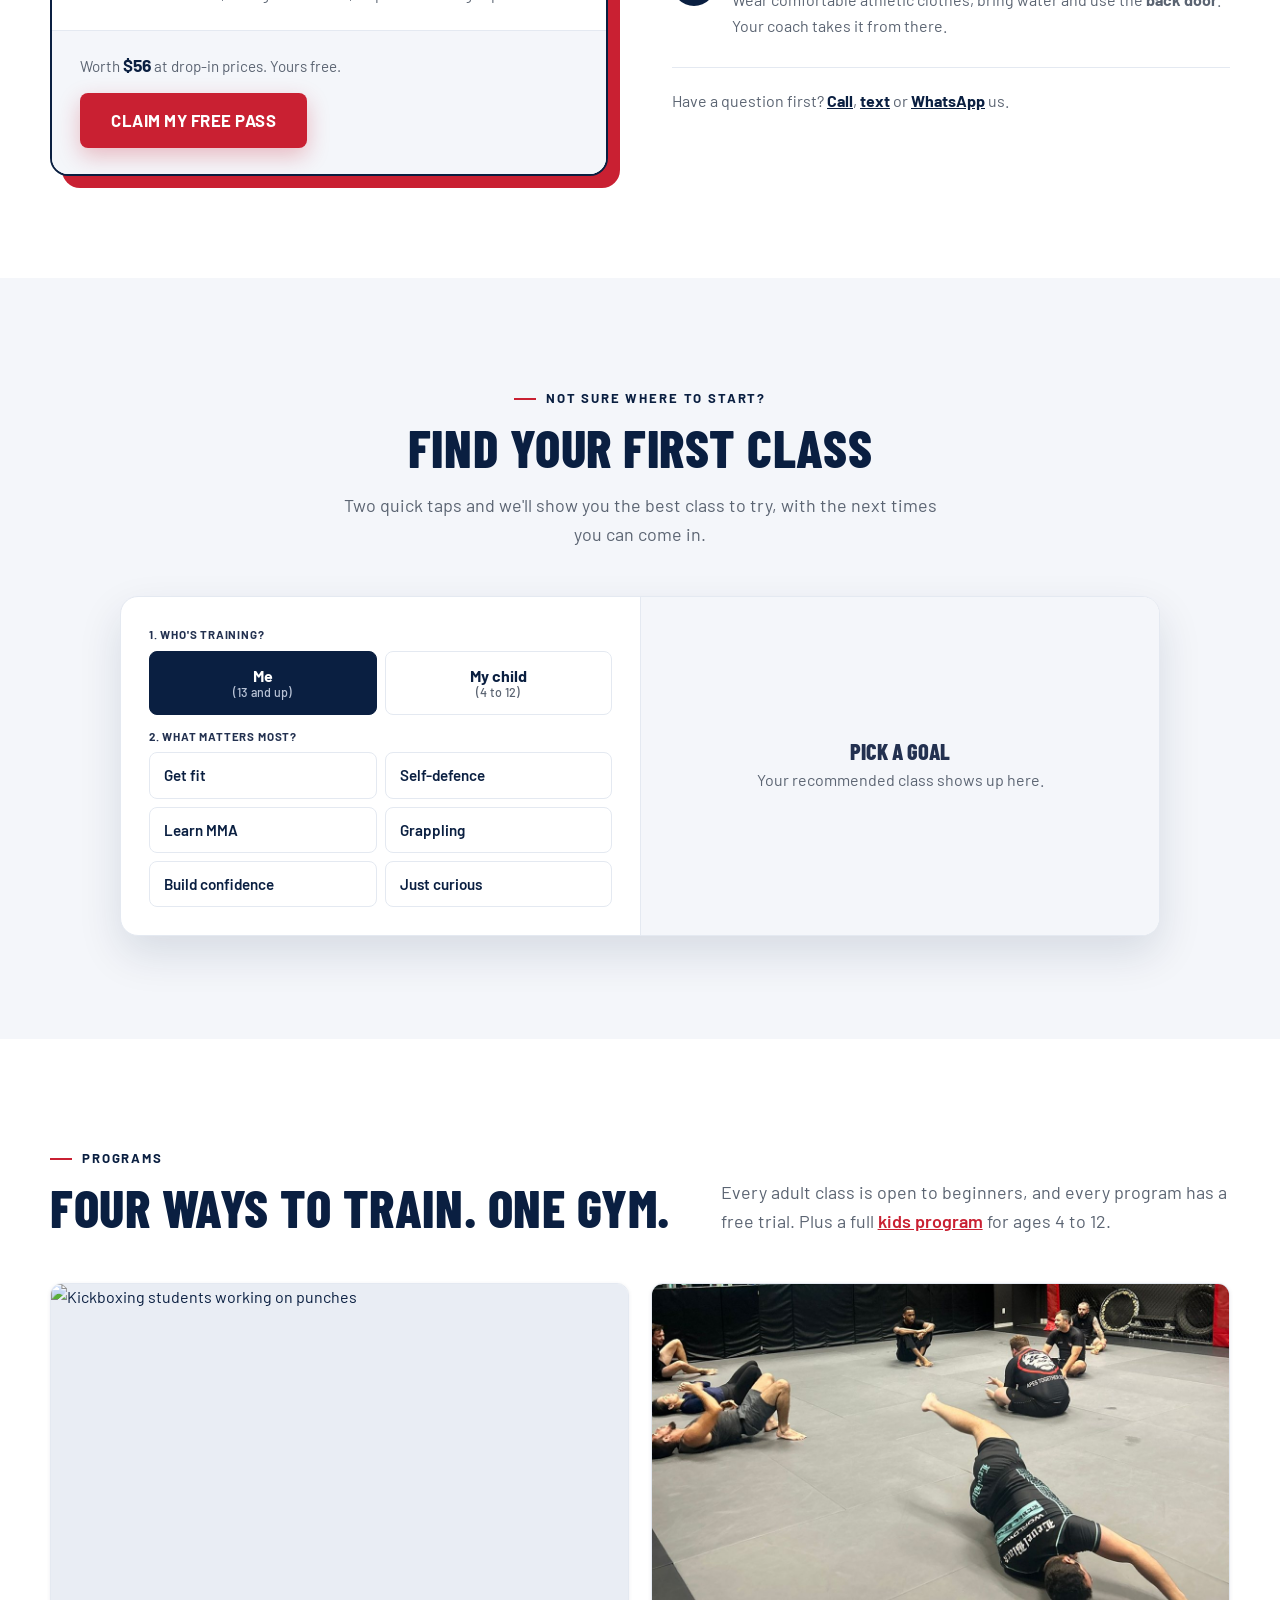
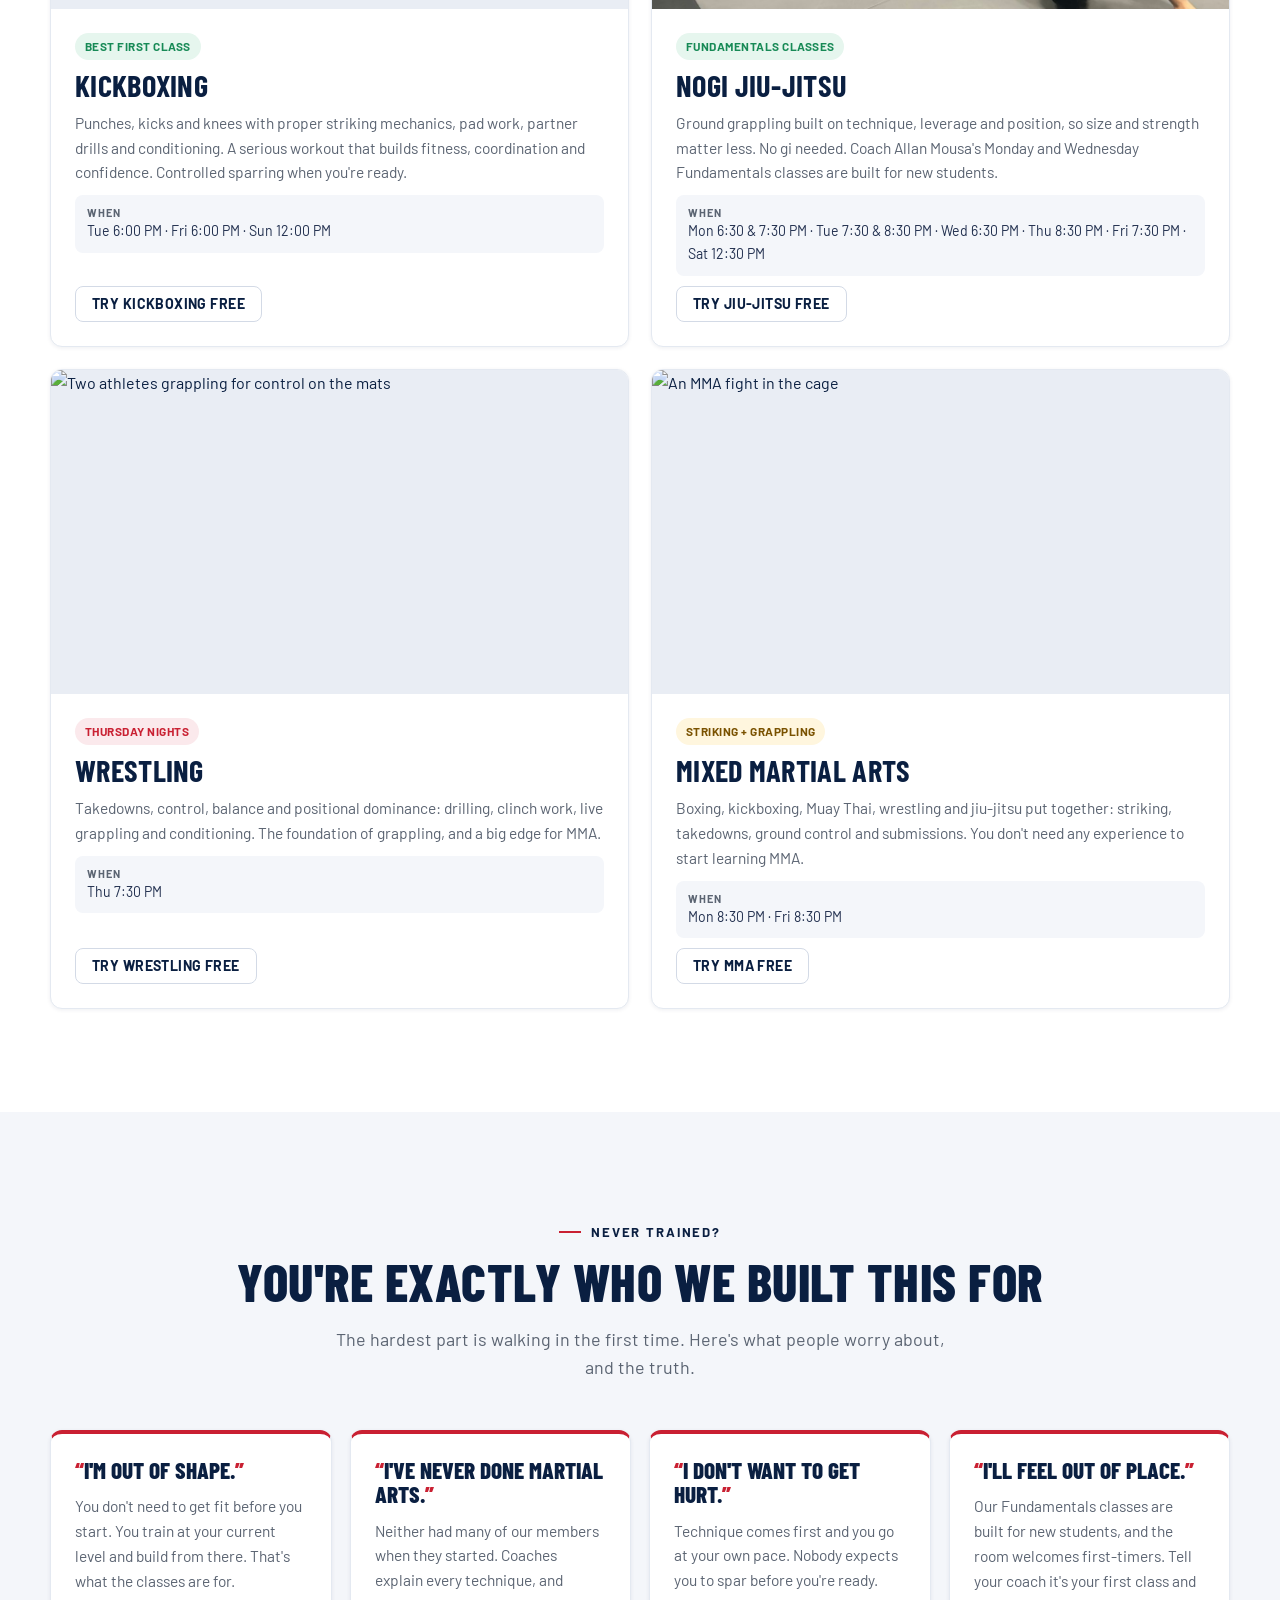
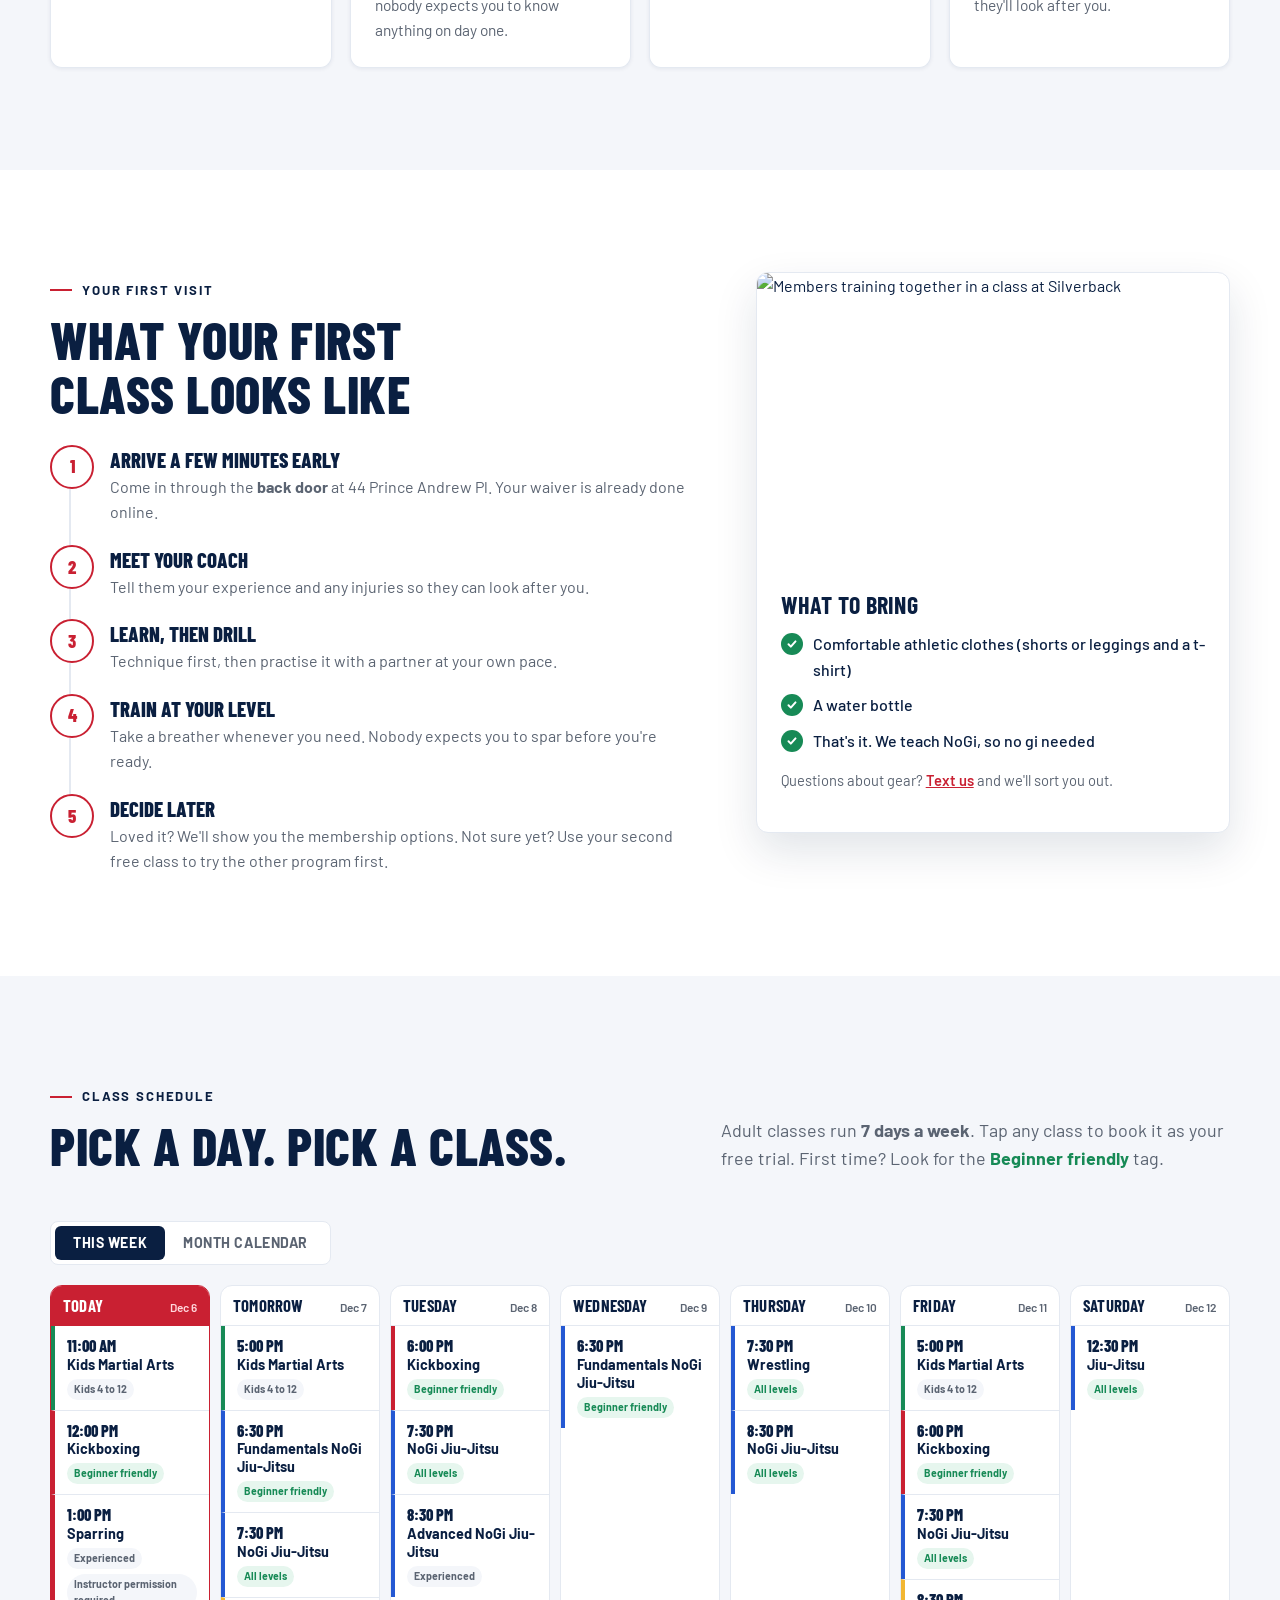
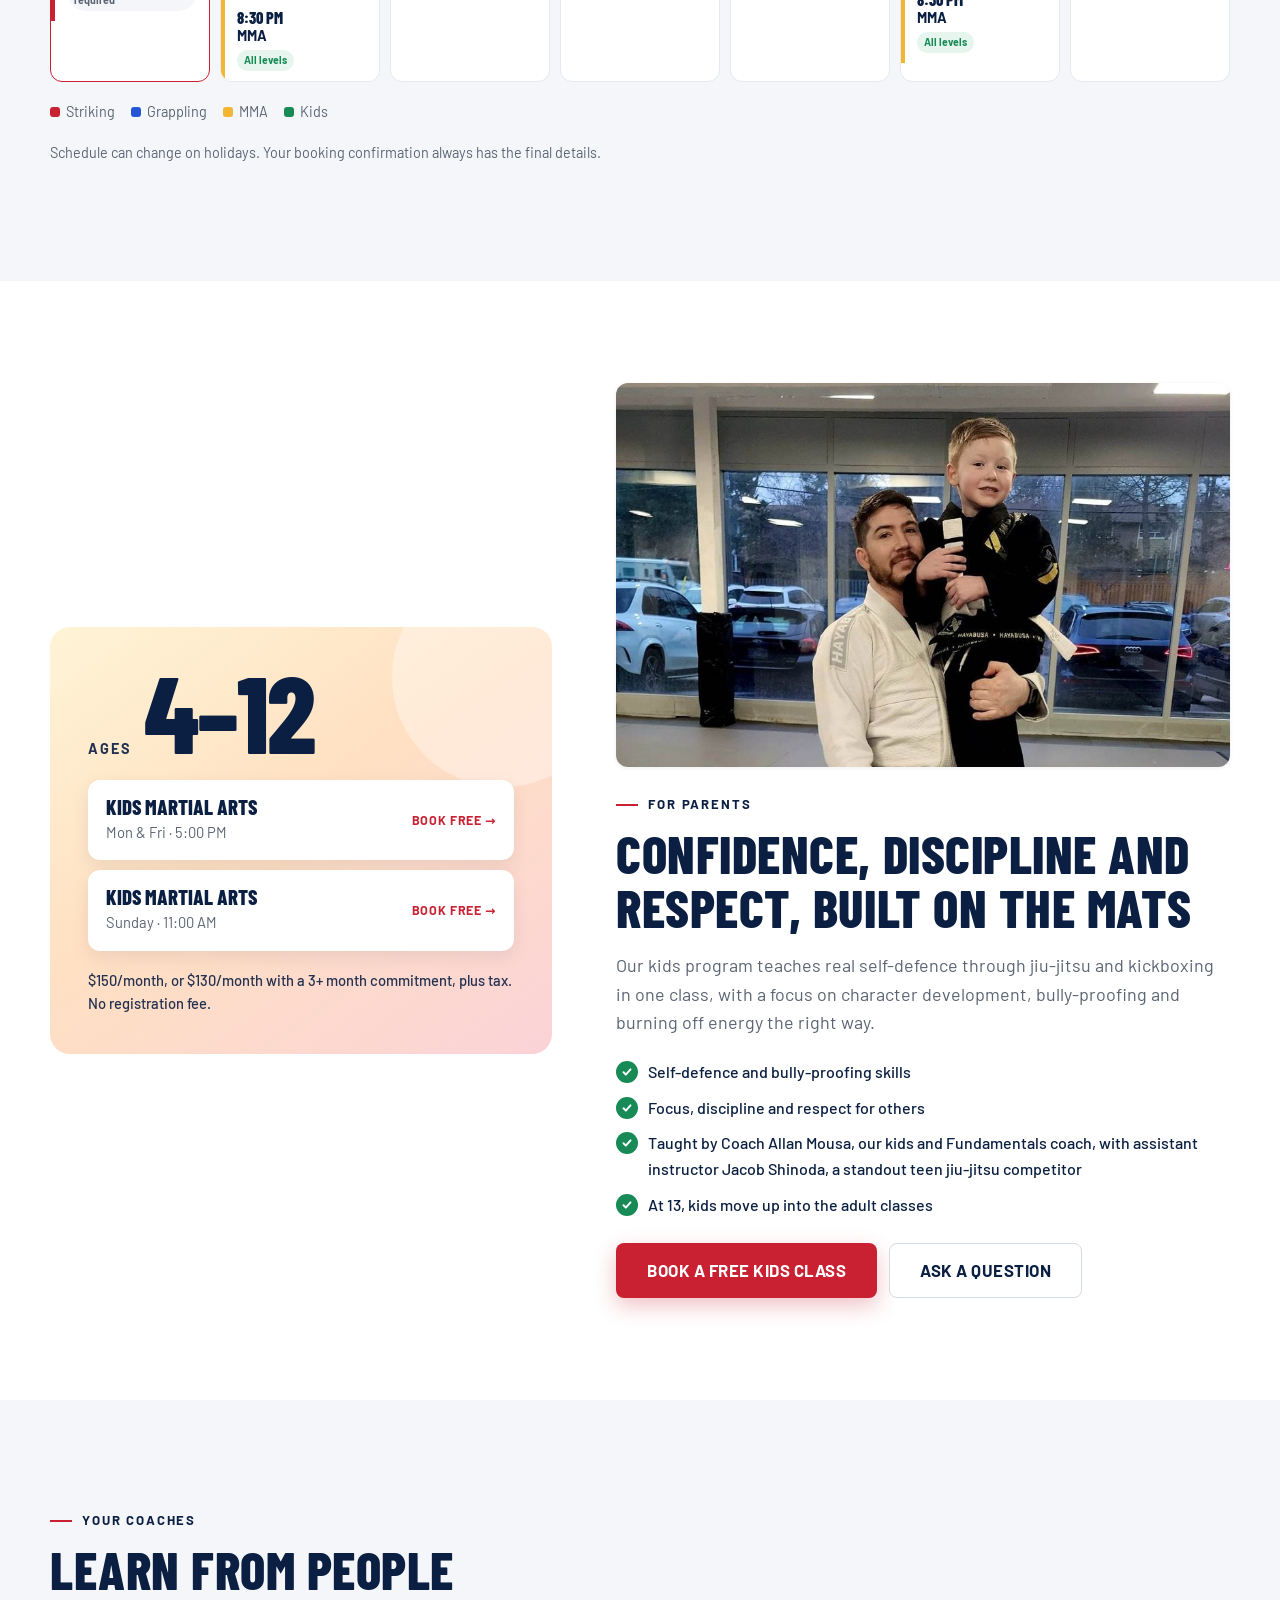
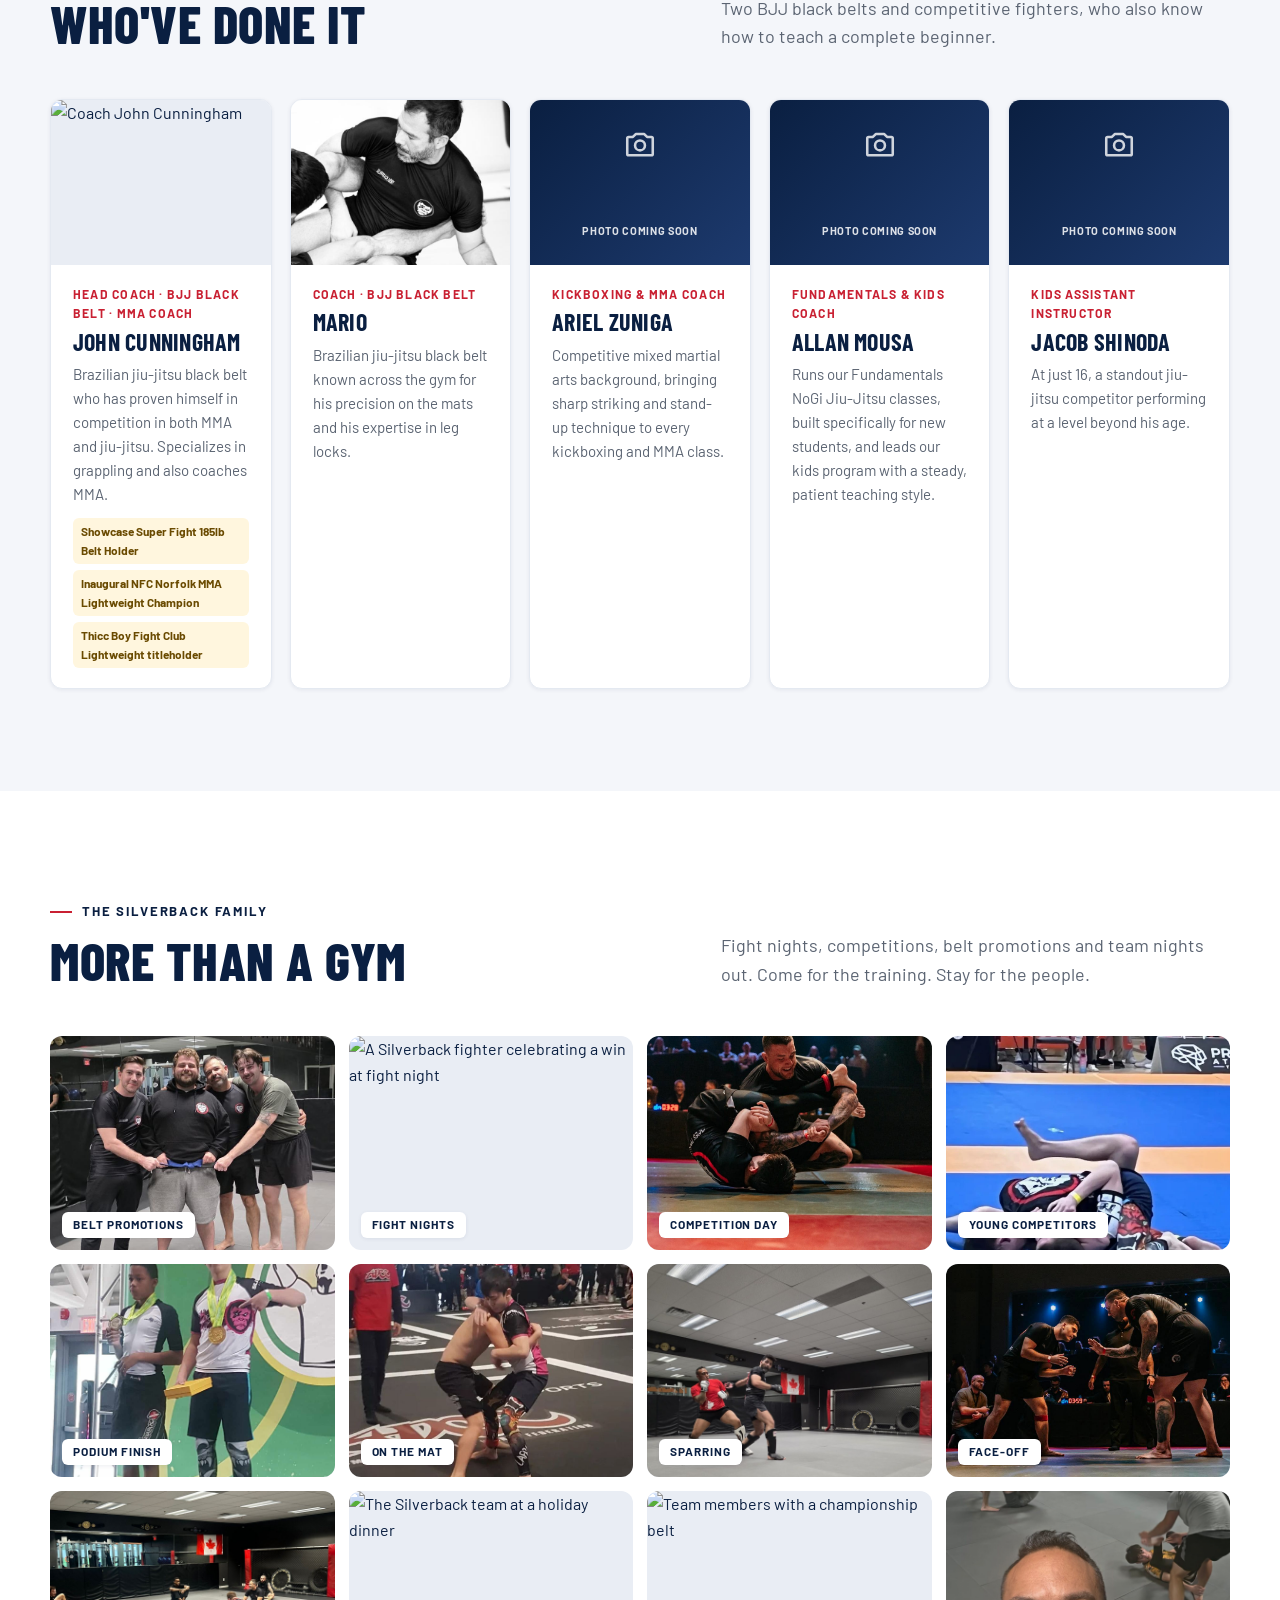
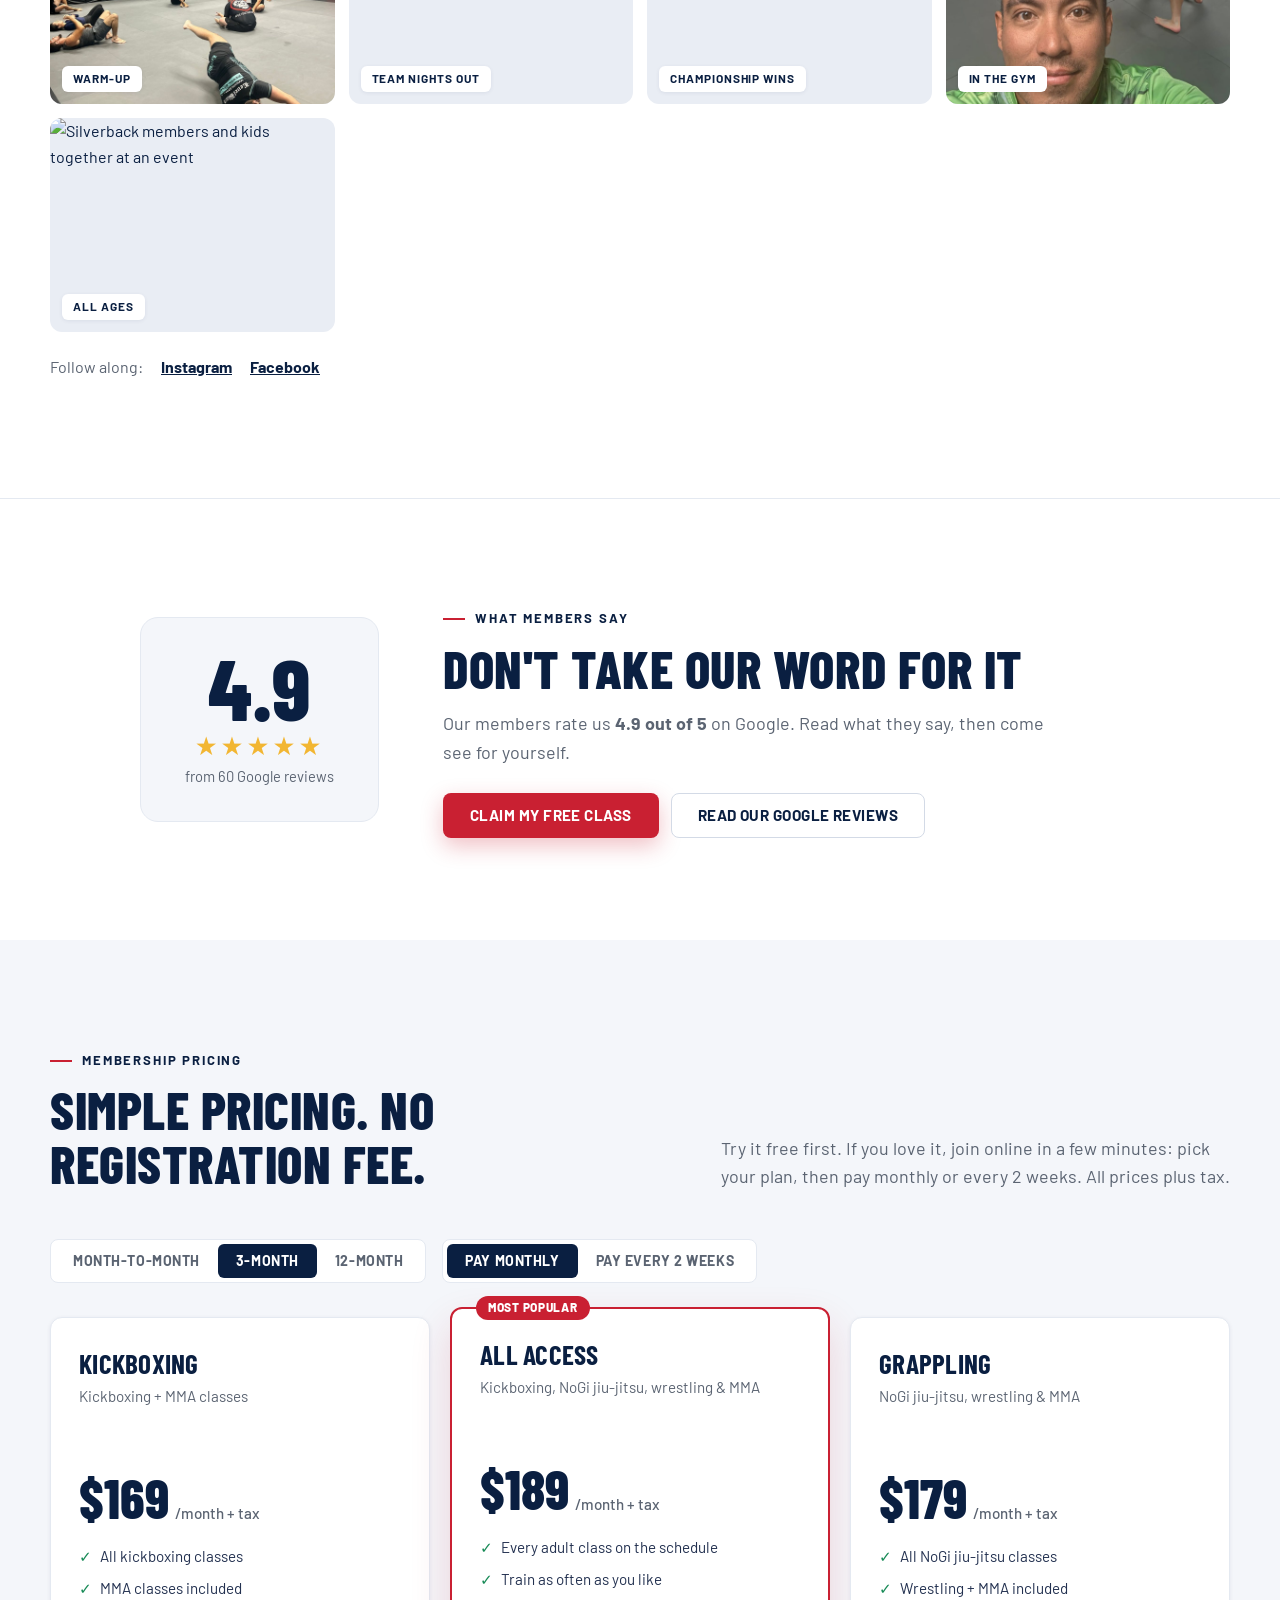
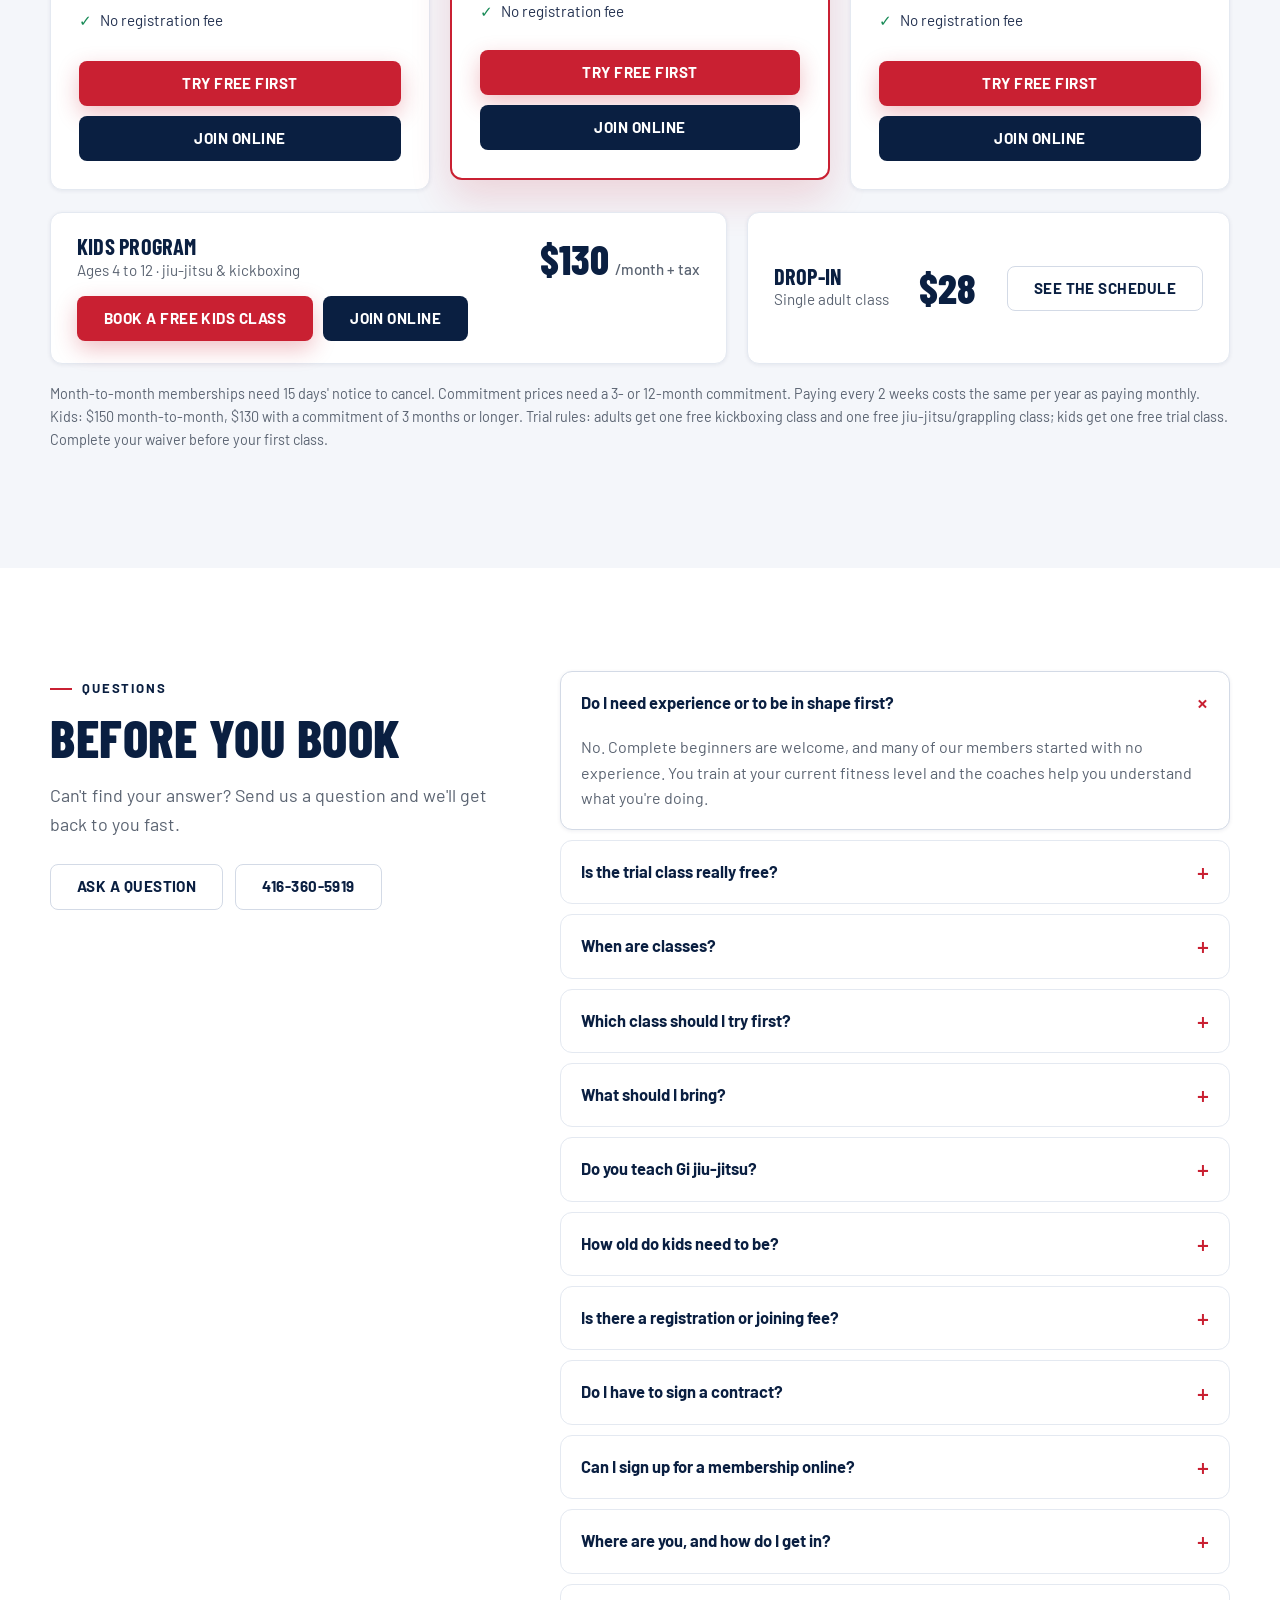
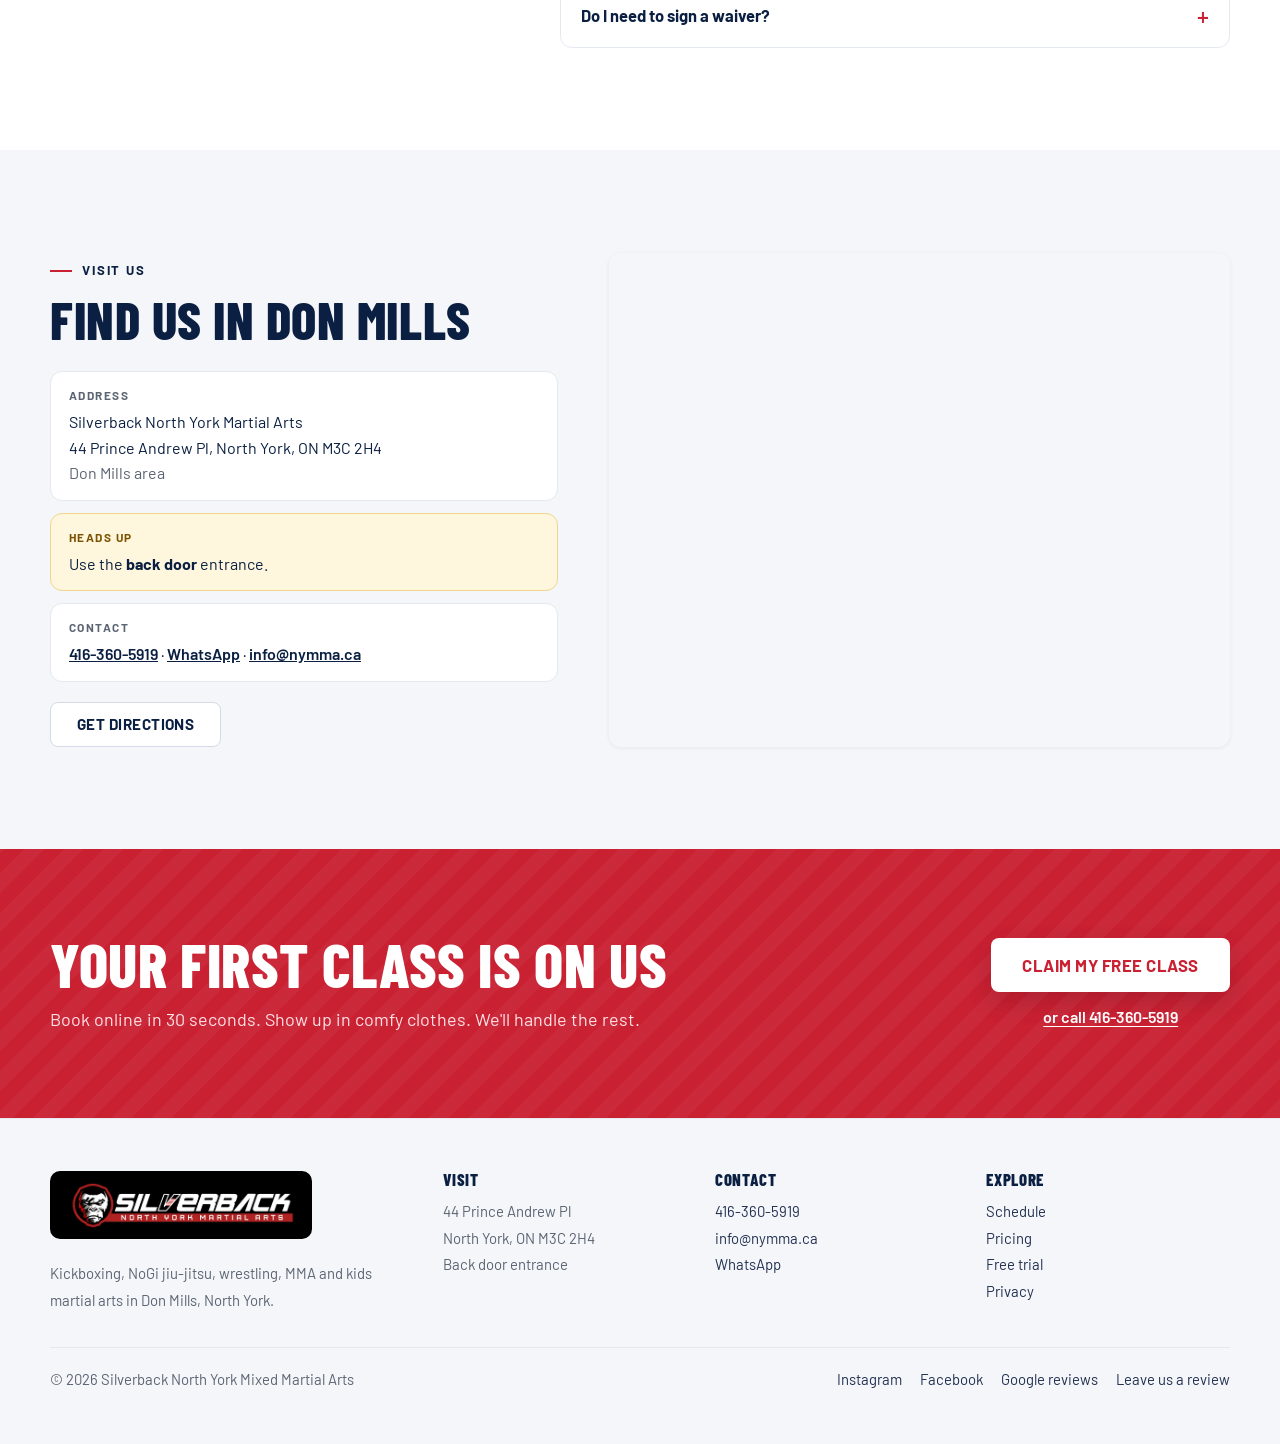
==== commit f7faf017: "Update membership prices: Kickboxing + MMA $179 month-to-month, All Access $199 / $189 / $169 Matche" ====
--- a/index.html
+++ b/index.html
@@ -17,7 +17,9 @@
 <meta property="og:description" content="Kickboxing, NoGi Brazilian jiu-jitsu, wrestling, MMA and kids classes in Don Mills, North York. Beginners welcome. Book your free trial class online.">
 <meta property="og:image" content="https://img1.wsimg.com/isteam/ip/94b5a3c4-f726-4b4a-af38-fd5995746933/Muay-Thai-Class-in-North-York.jpg/:/rs=w:1200">
 <meta property="og:locale" content="en_CA">
-<link rel="icon" href="assets/img/logo.webp" type="image/webp">
+<link rel="icon" href="/favicon.ico?v=2" sizes="48x48">
+<link rel="icon" href="/assets/img/favicon-192.png?v=2" type="image/png" sizes="192x192">
+<link rel="apple-touch-icon" href="/assets/img/apple-touch-icon.png?v=2">
 <link rel="preconnect" href="https://img1.wsimg.com">
 <link rel="preconnect" href="https://fonts.googleapis.com">
 <link rel="preconnect" href="https://fonts.gstatic.com" crossorigin>
@@ -443,7 +445,7 @@
         <span class="ribbon" id="popRibbon">Most popular</span>
         <h3>All Access</h3><p class="inc">Kickboxing, NoGi jiu-jitsu, wrestling &amp; MMA</p>
         <div class="was"></div>
-        <div class="price"><span data-price>$199</span><small data-per>/month + tax</small></div>
+        <div class="price"><span data-price>$189</span><small data-per>/month + tax</small></div>
         <ul><li>Every adult class on the schedule</li><li>Train as often as you like</li><li>No registration fee</li></ul>
         <div class="btns"><a class="btn btn-red" href="#book" data-open-modal="book" data-track="cta_plan_all">Try free first</a>
           <button type="button" class="btn btn-dark" data-join="allaccess" data-track="join_all">Join online</button></div>
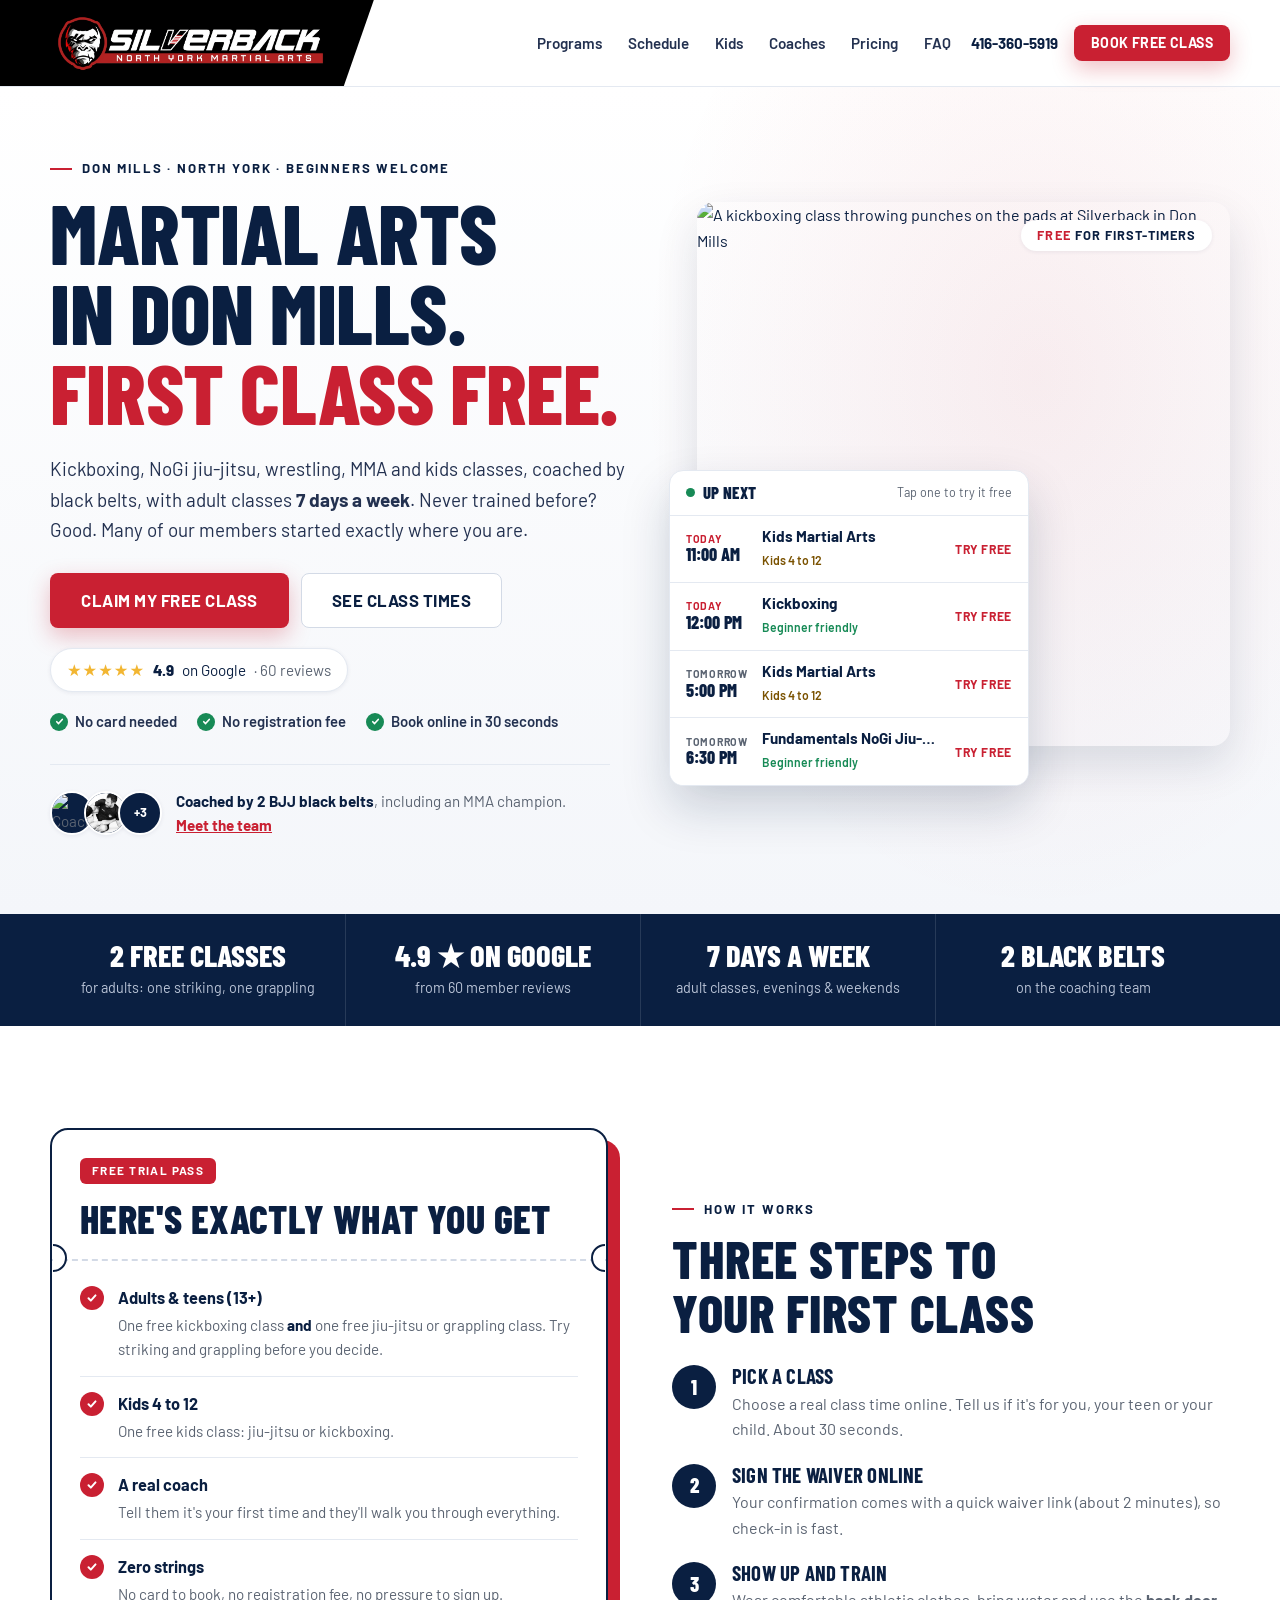
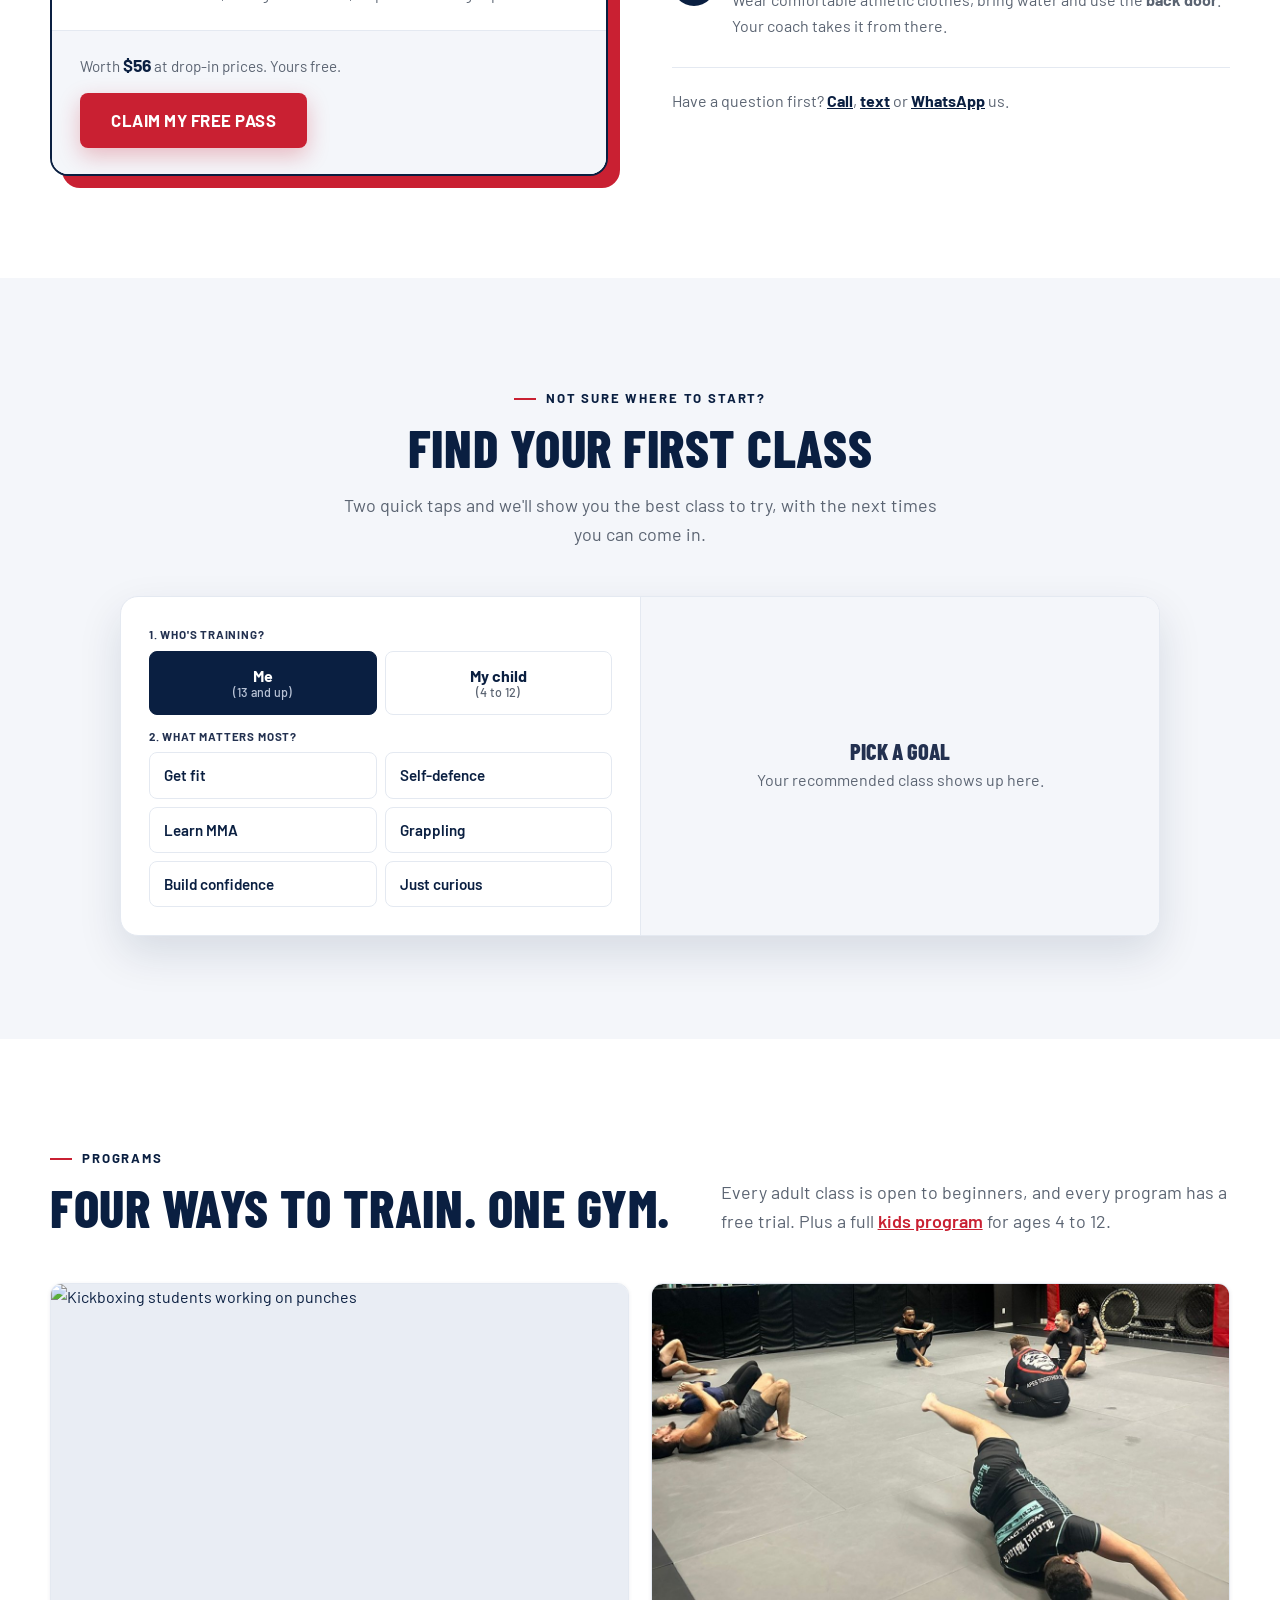
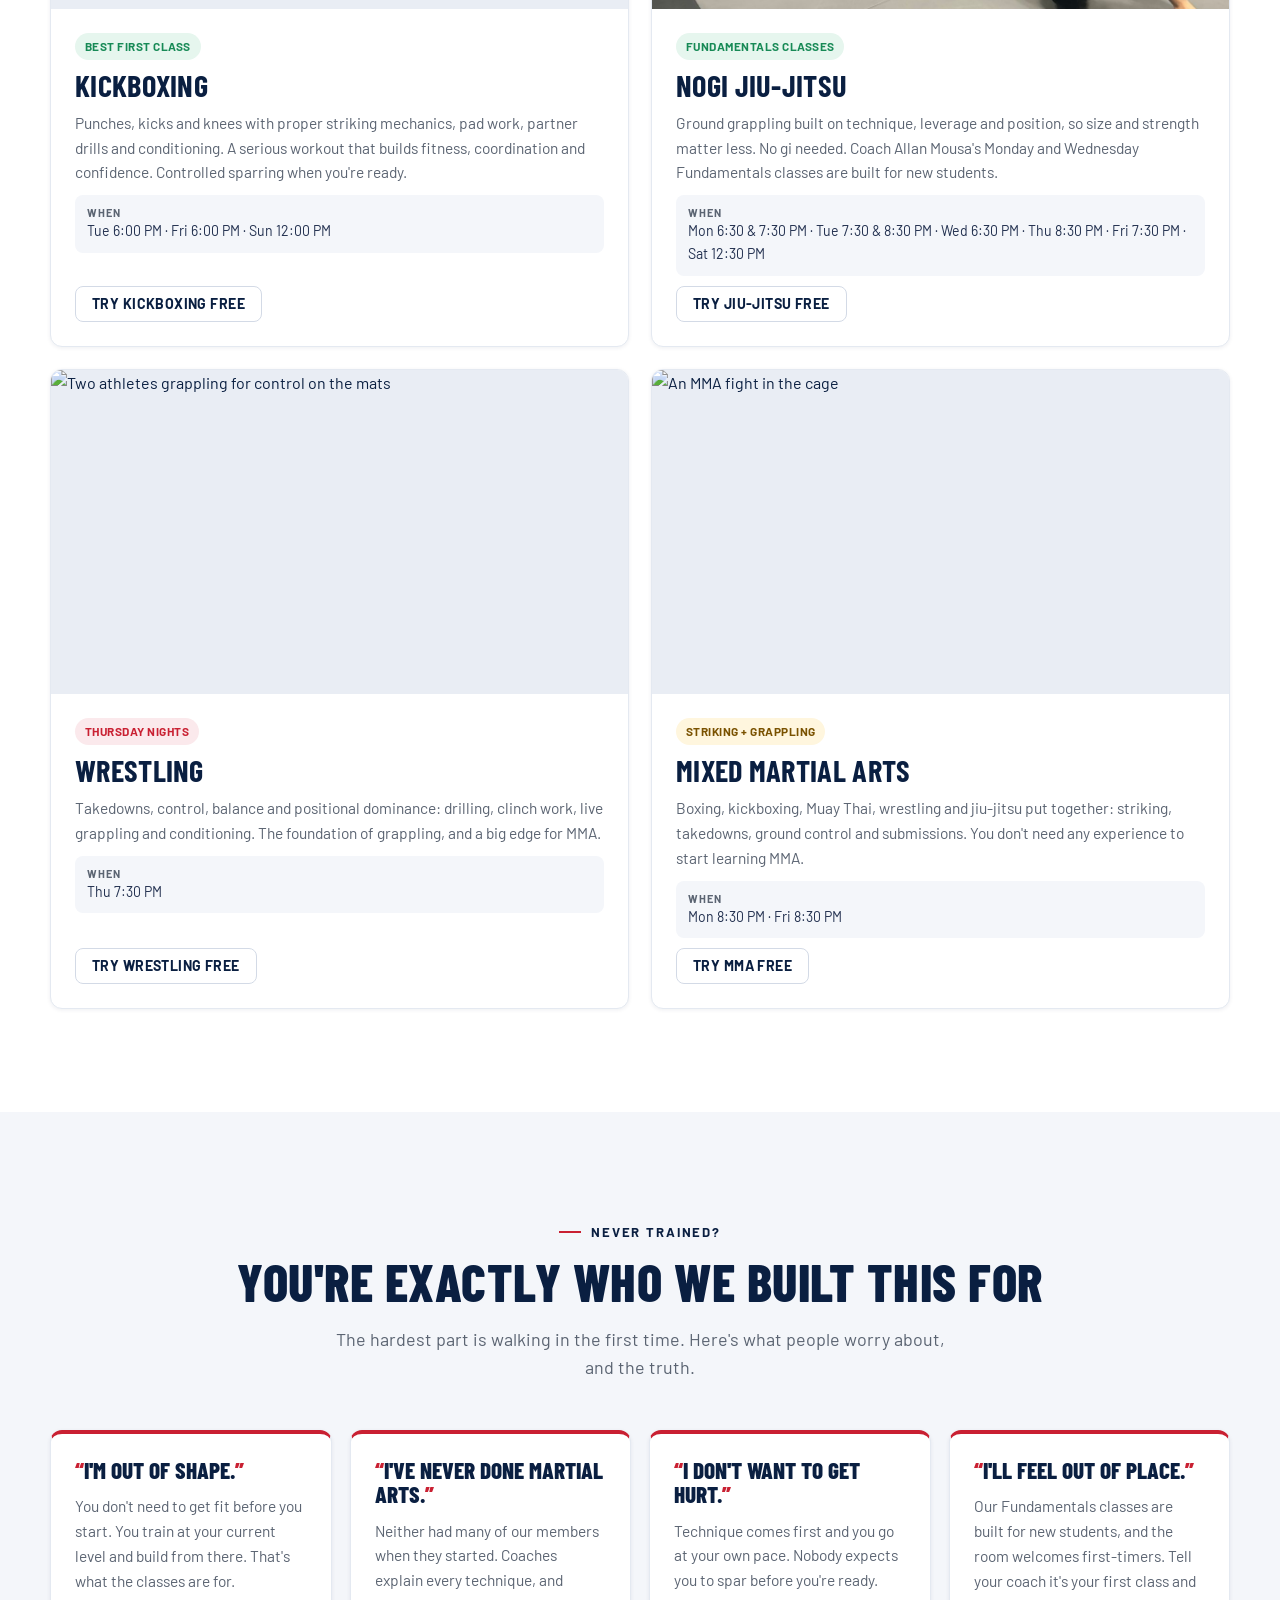
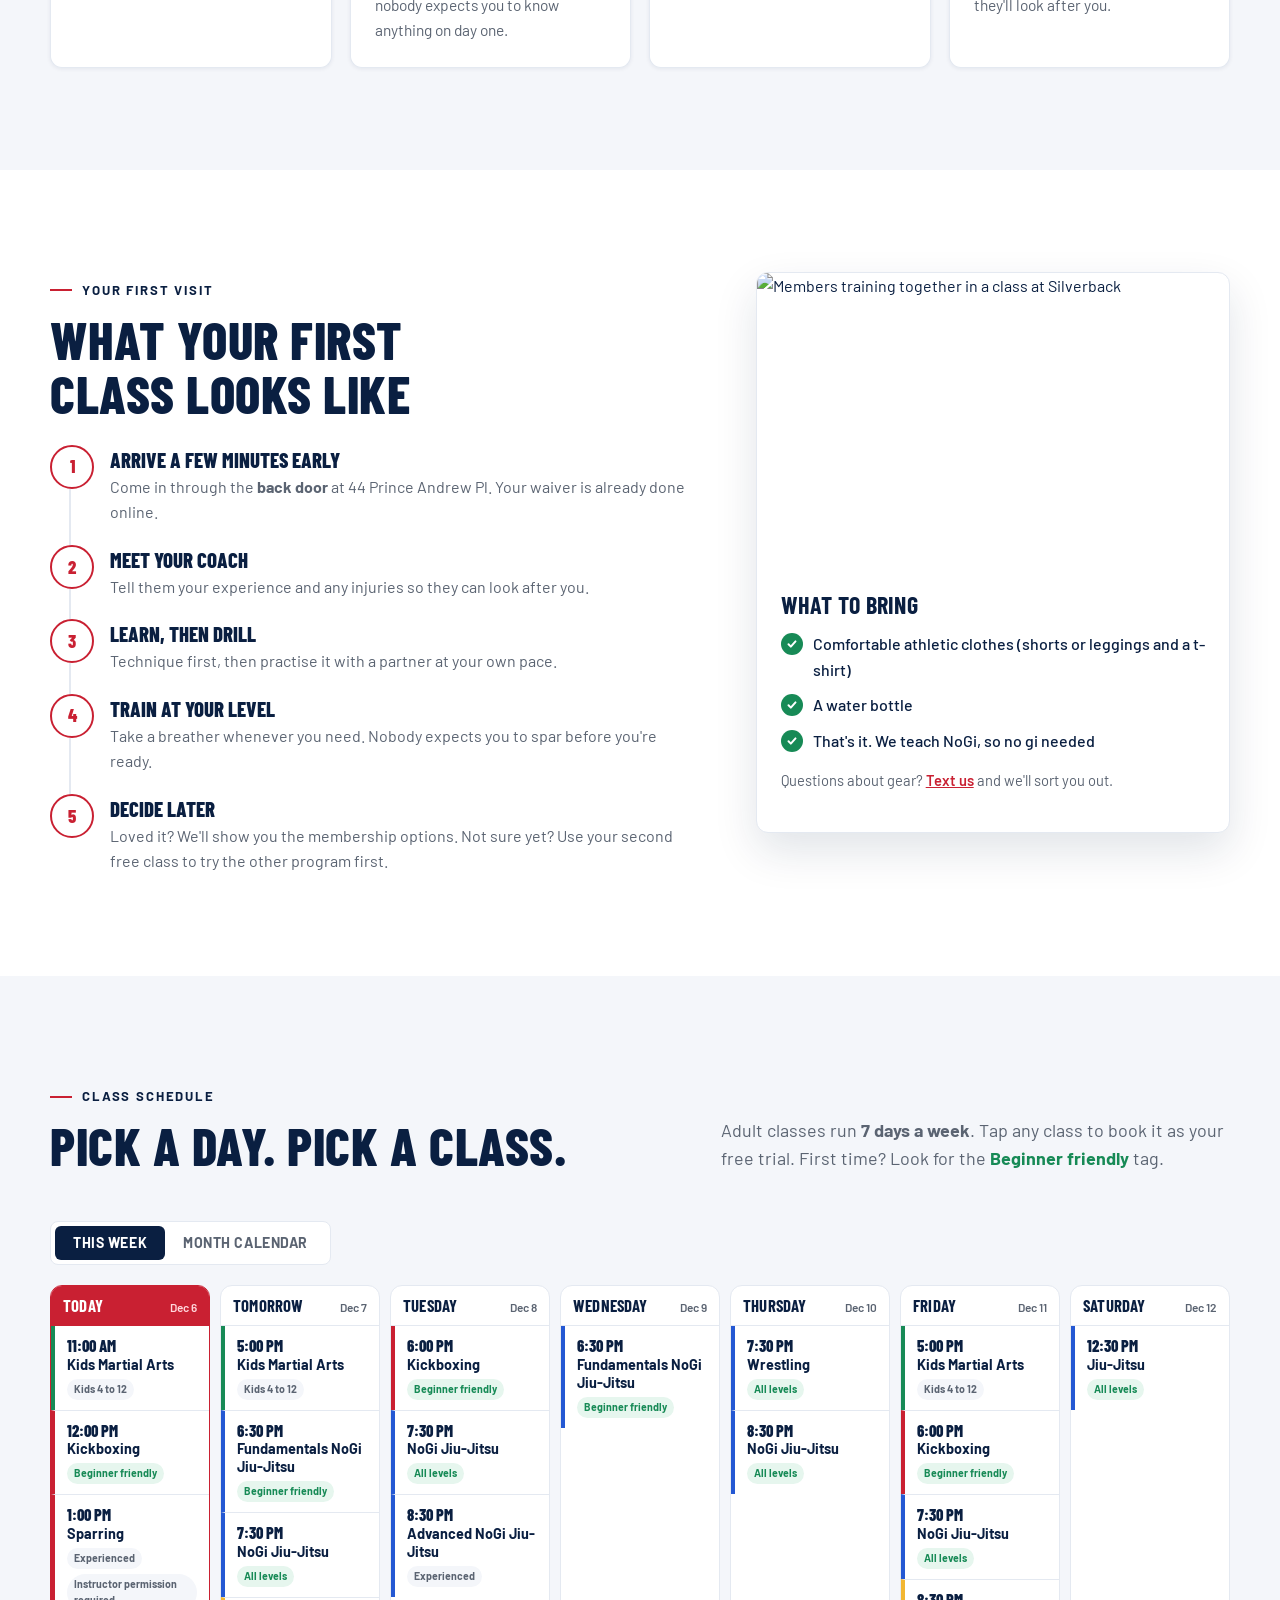
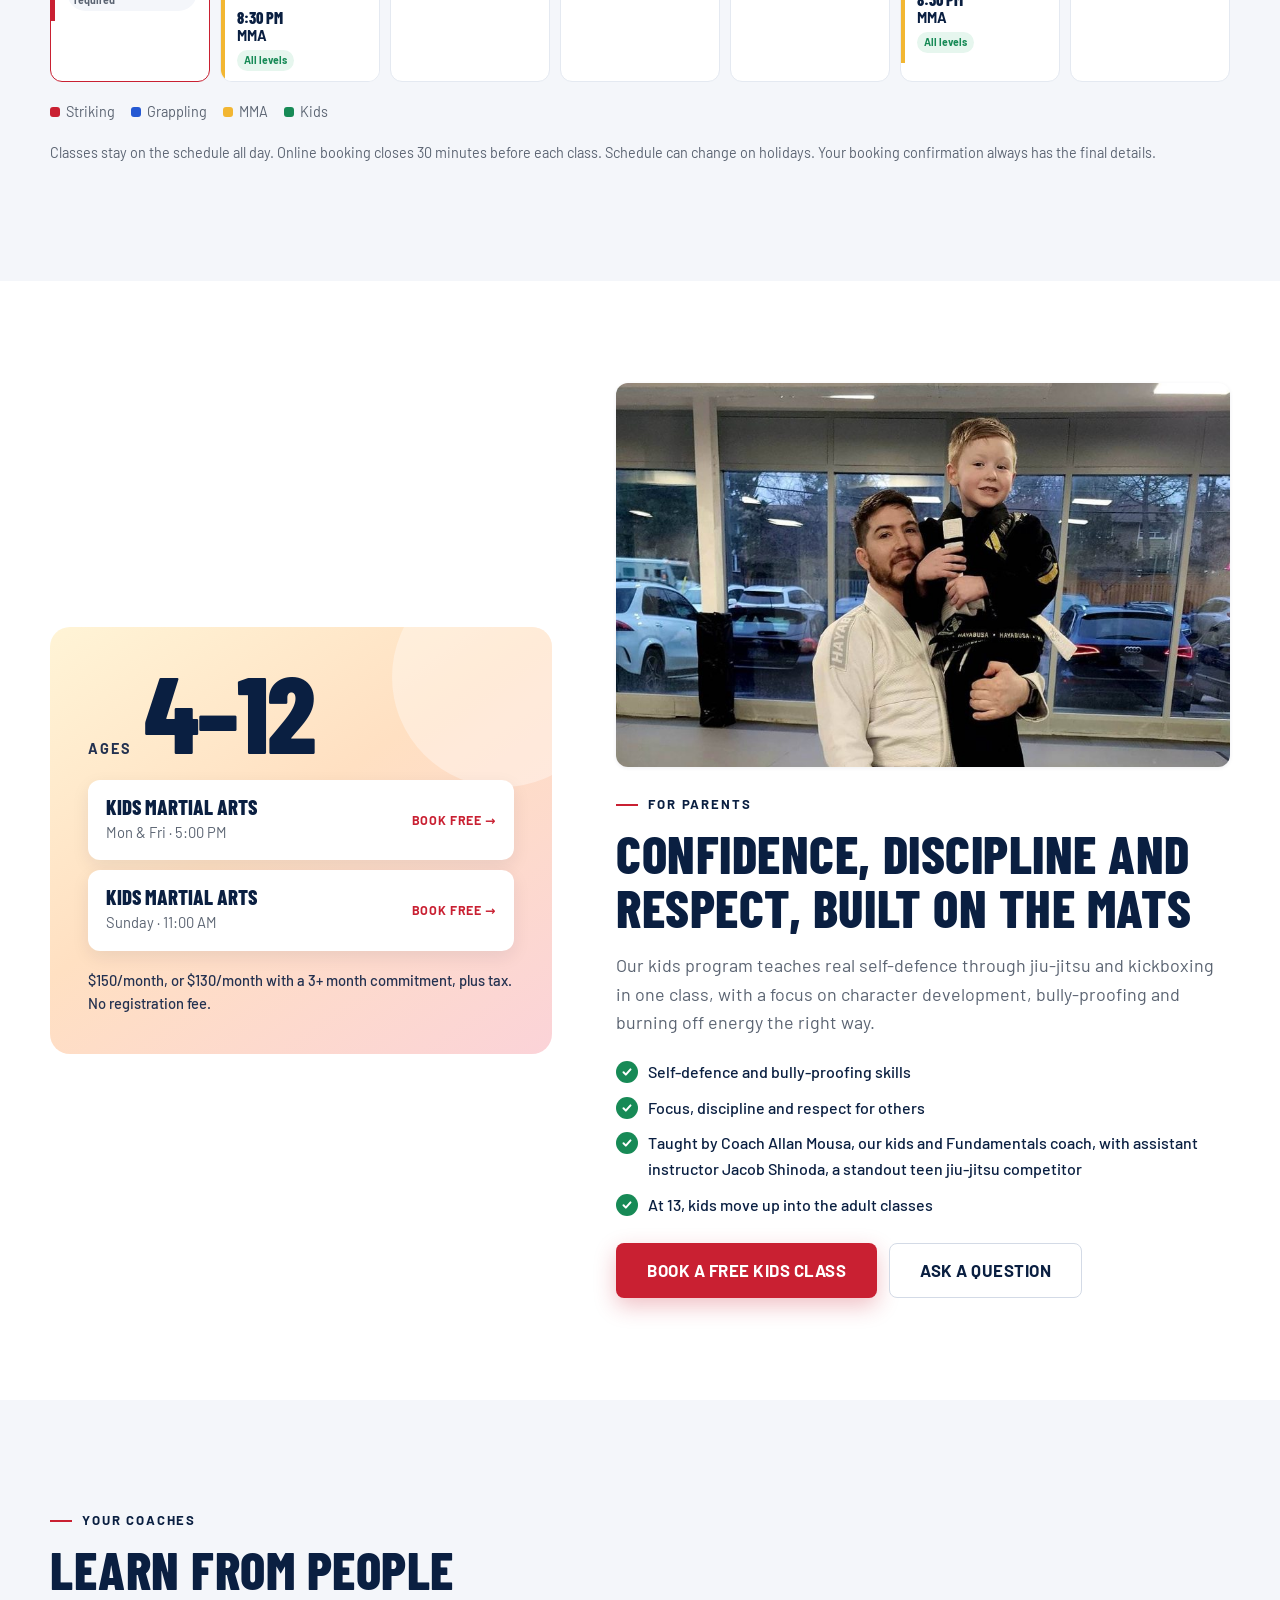
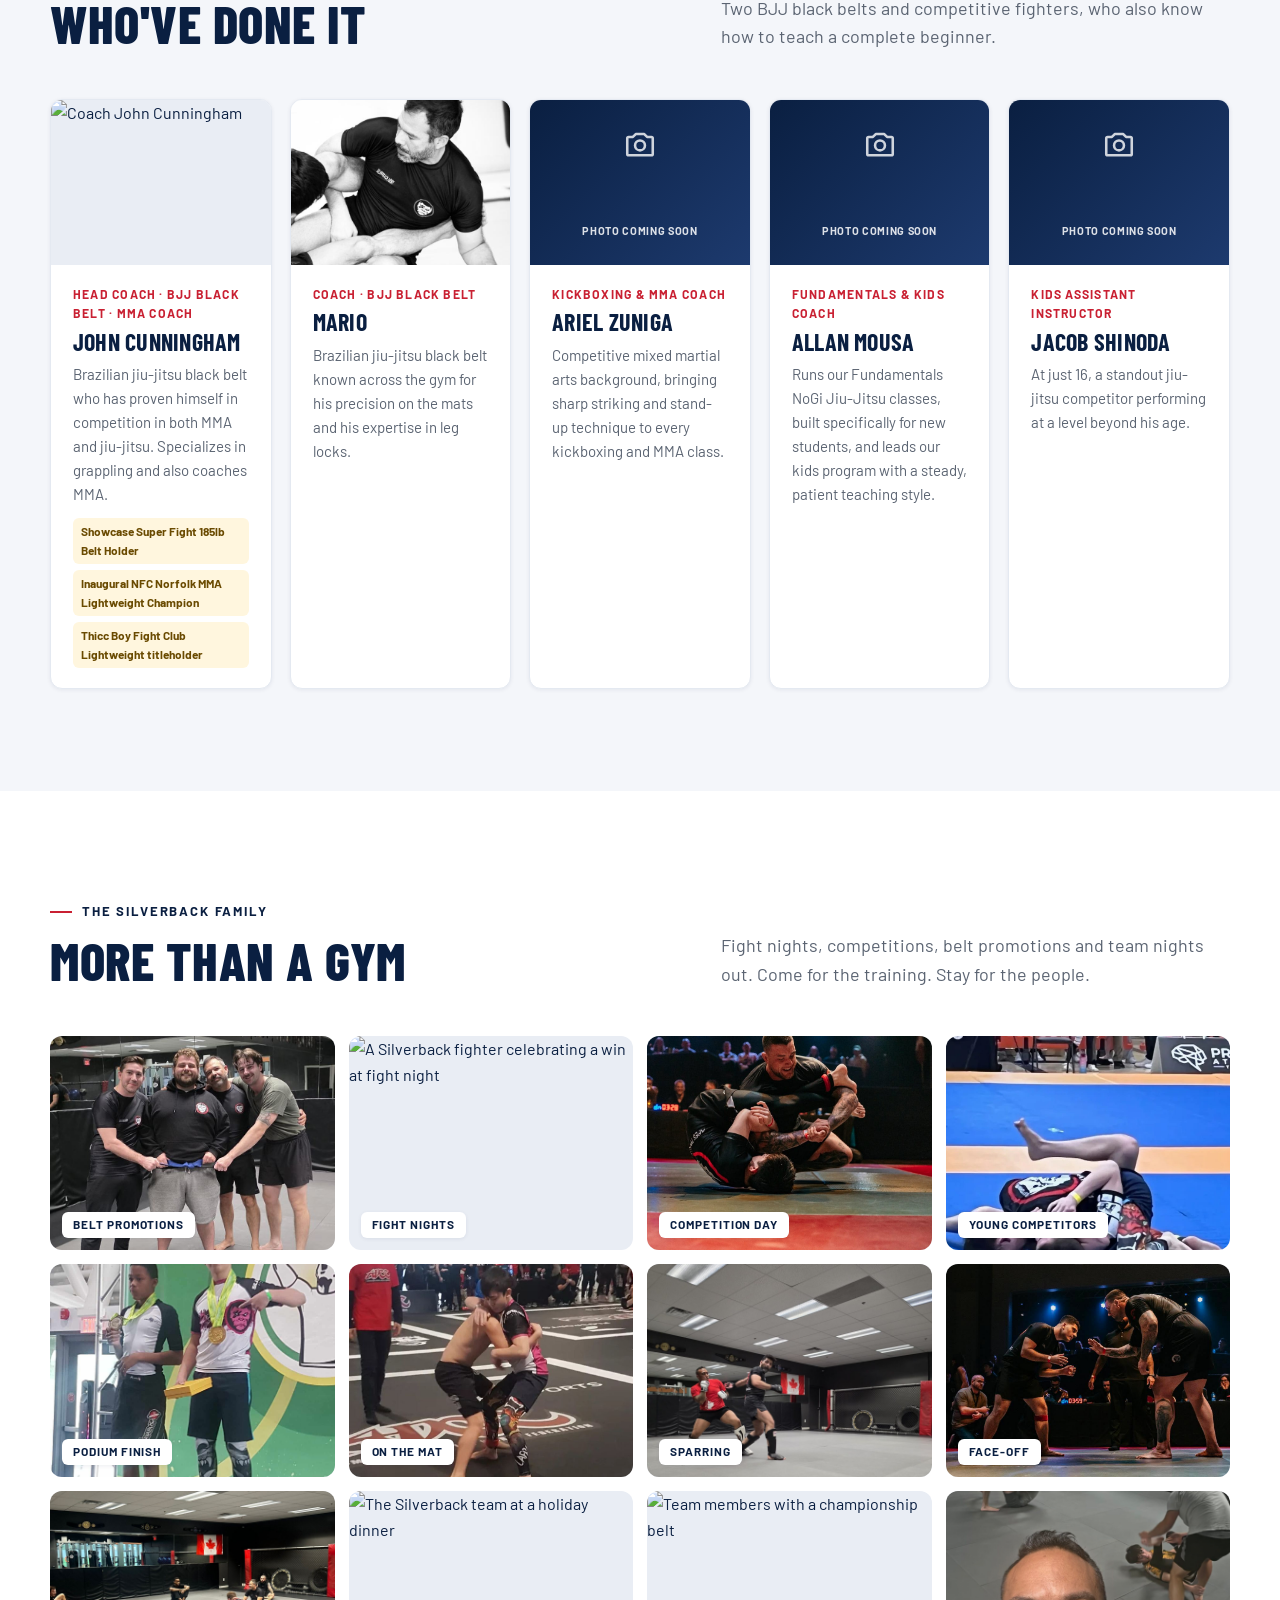
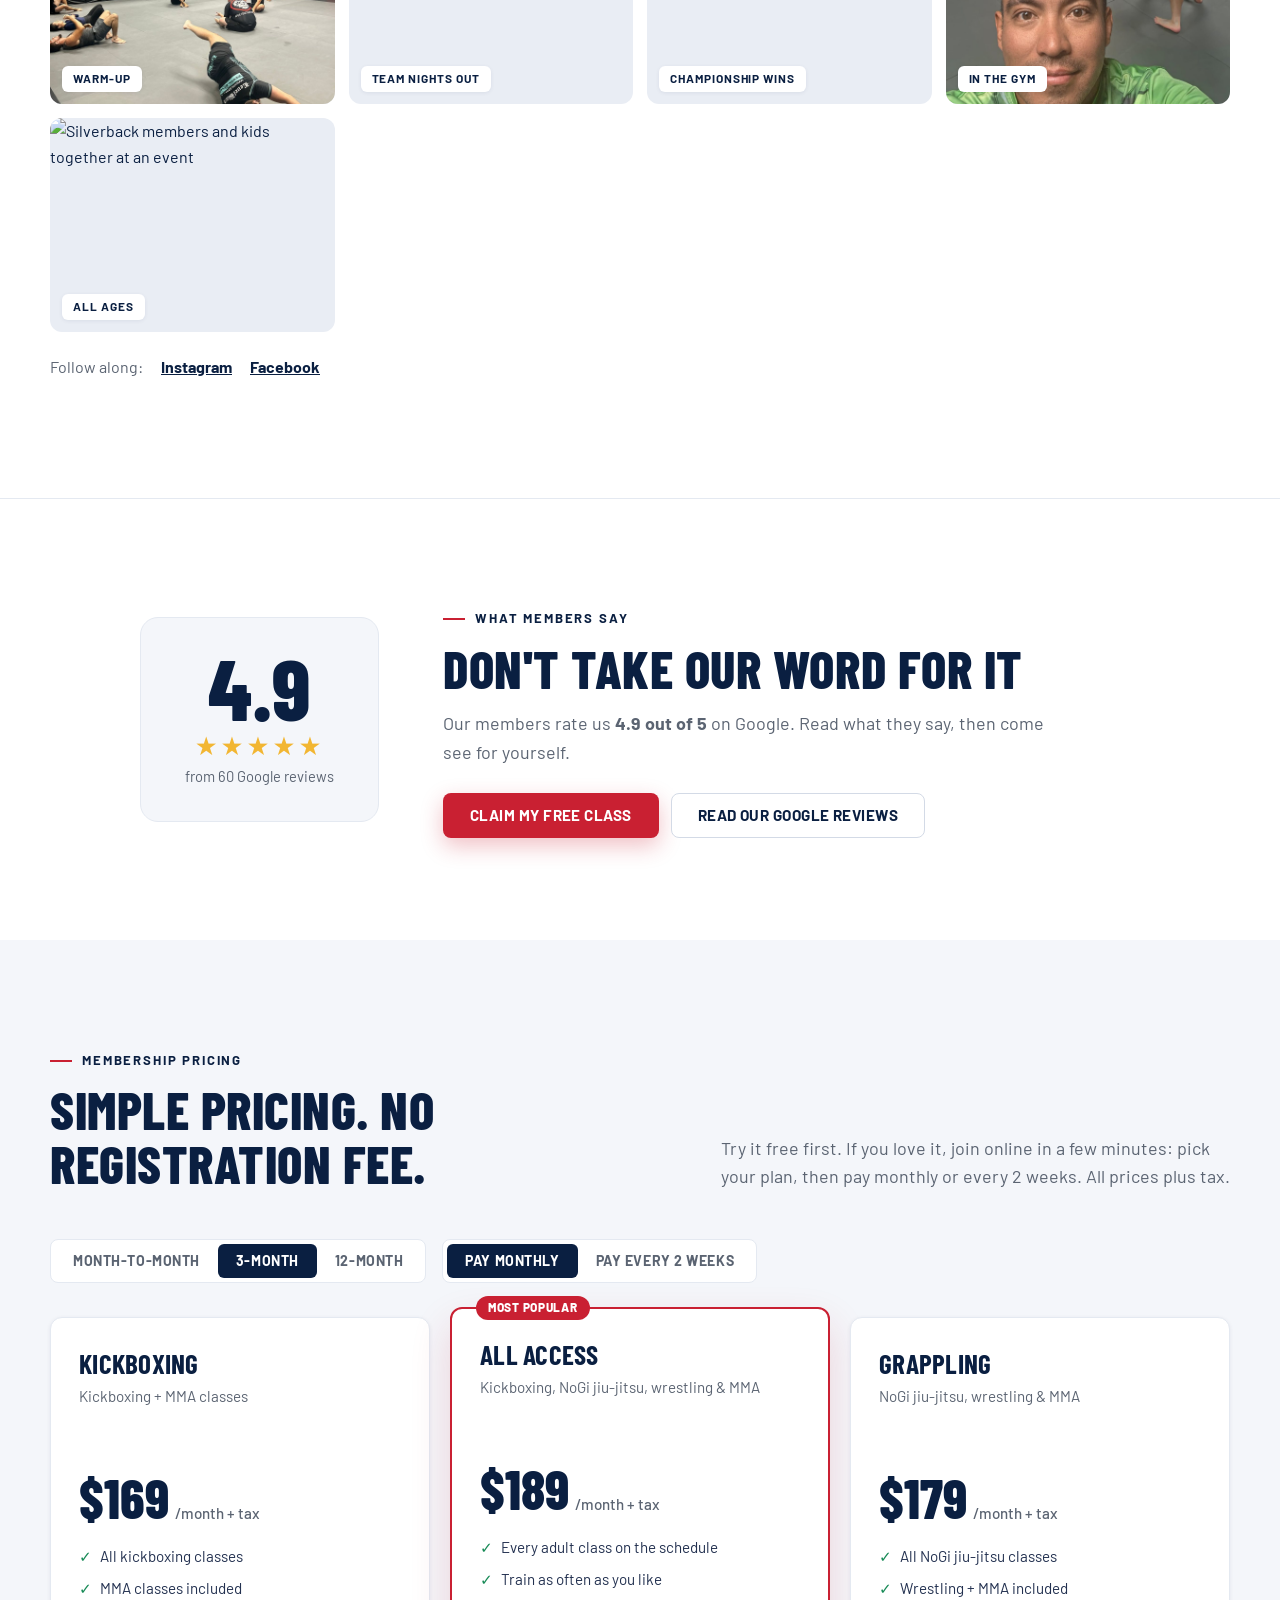
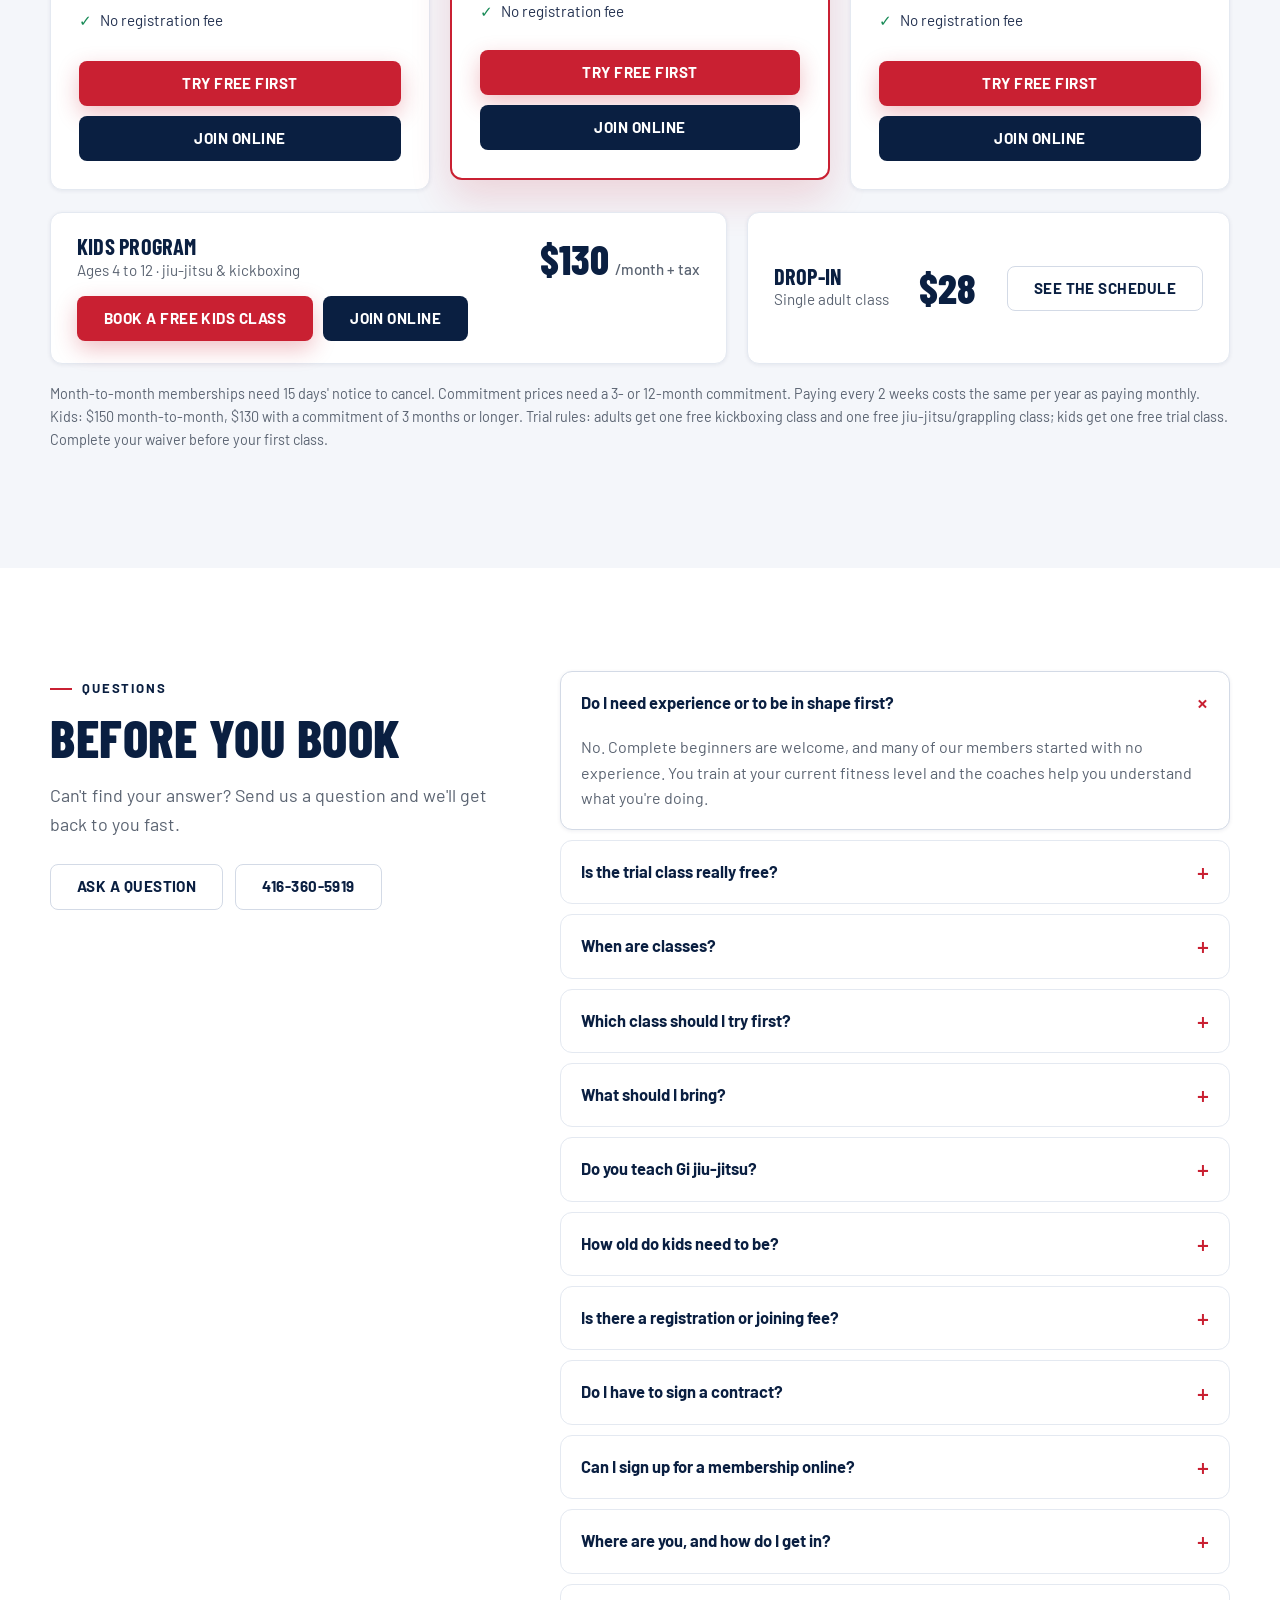
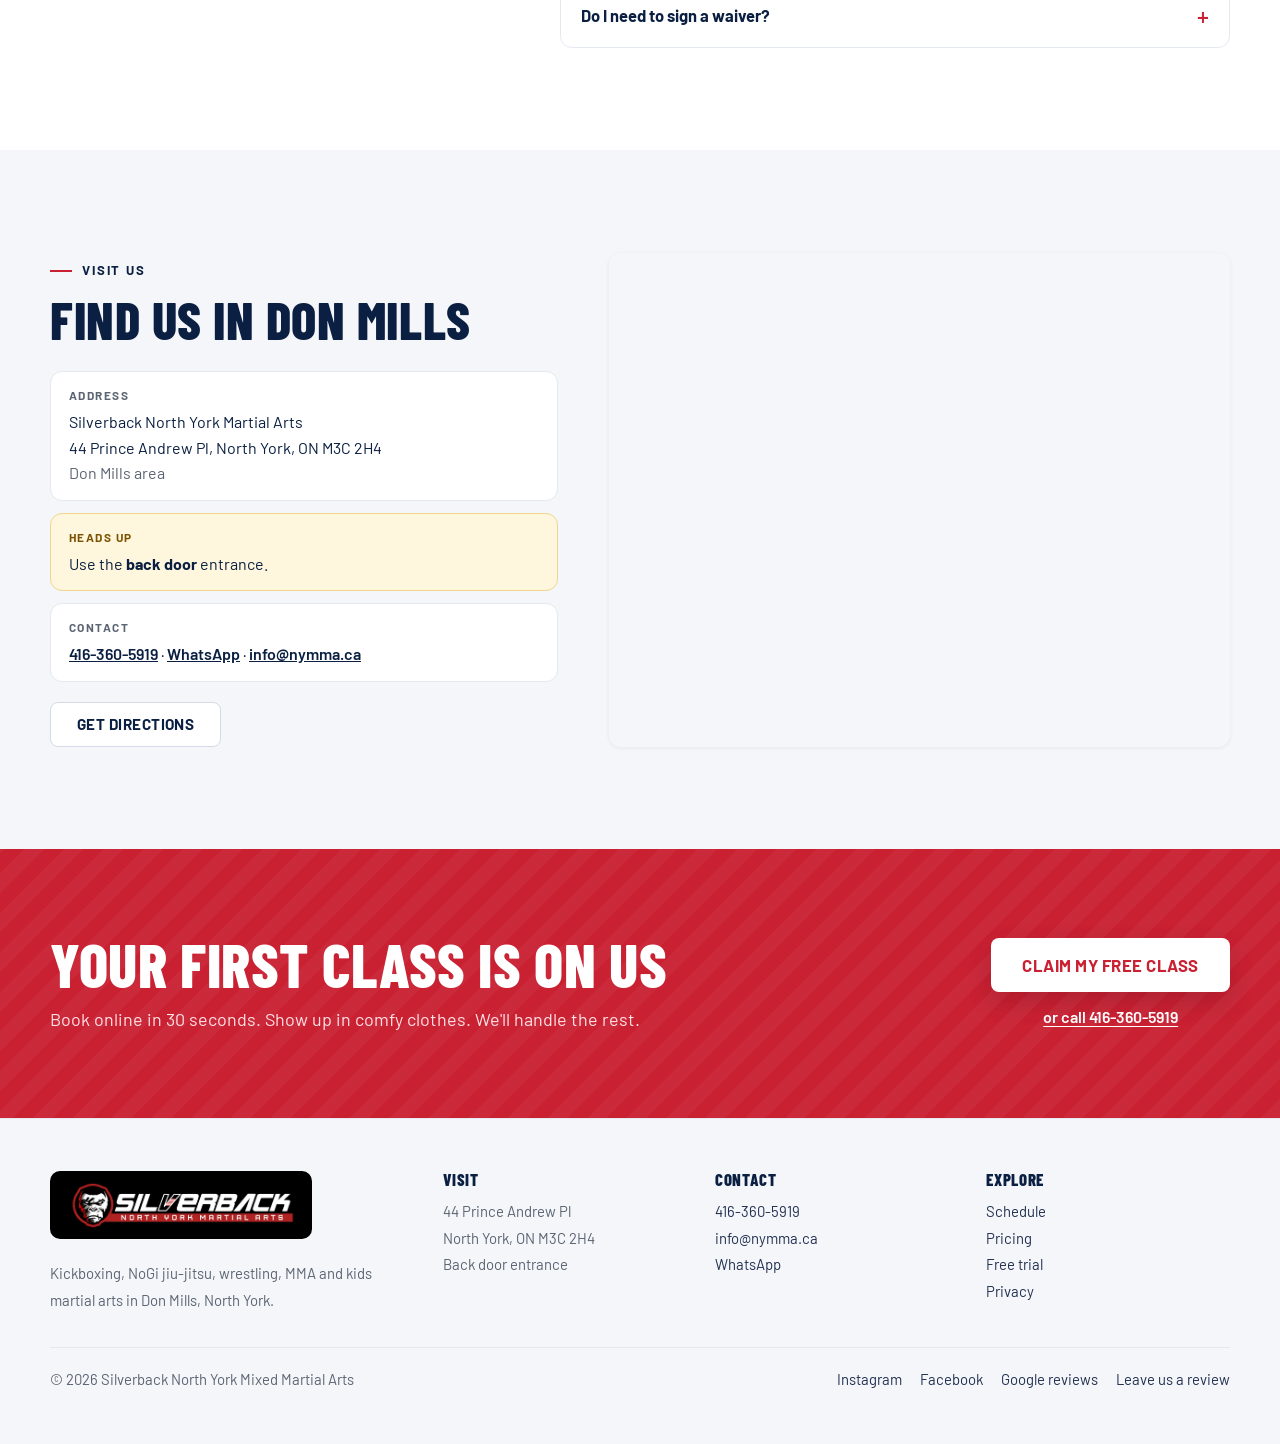
==== commit 62ec8245: "Keep classes on the schedule until their day ends; online booking closes 30 minutes before Classes u" ====
--- a/index.html
+++ b/index.html
@@ -1,4 +1,4 @@
-﻿<!doctype html>
+<!doctype html>
 <html lang="en">
 <head>
 <meta charset="utf-8">
@@ -287,7 +287,7 @@
     <div id="scheduleWeek" class="week" role="tabpanel" aria-label="Weekly schedule"></div>
     <div id="scheduleCal" role="tabpanel" aria-label="Month calendar" hidden></div>
     <div class="legend"><span>Striking</span><span class="g">Grappling</span><span class="m">MMA</span><span class="k">Kids</span></div>
-    <p class="fine">Schedule can change on holidays. Your booking confirmation always has the final details.</p>
+    <p class="fine">Classes stay on the schedule all day. Online booking closes 30 minutes before each class. Schedule can change on holidays. Your booking confirmation always has the final details.</p>
   </div>
 </section>
 
@@ -561,10 +561,10 @@
   <a class="btn btn-ghost" href="sms:+14163605919" data-sms data-msg="Hi! I'd like to try a free class at Silverback." data-track="sms_mbar" aria-label="Text">Text</a>
 </div>
 
-<script src="assets/js/config.js?v=20"></script>
-<script src="assets/js/site.js?v=20"></script>
-<script src="assets/js/booking.js?v=19"></script>
-<script src="assets/js/schedule.js?v=20"></script>
+<script src="assets/js/config.js?v=21"></script>
+<script src="assets/js/site.js?v=21"></script>
+<script src="assets/js/booking.js?v=20"></script>
+<script src="assets/js/schedule.js?v=21"></script>
 <script src="assets/js/join.js?v=19"></script>
 </body>
 </html>
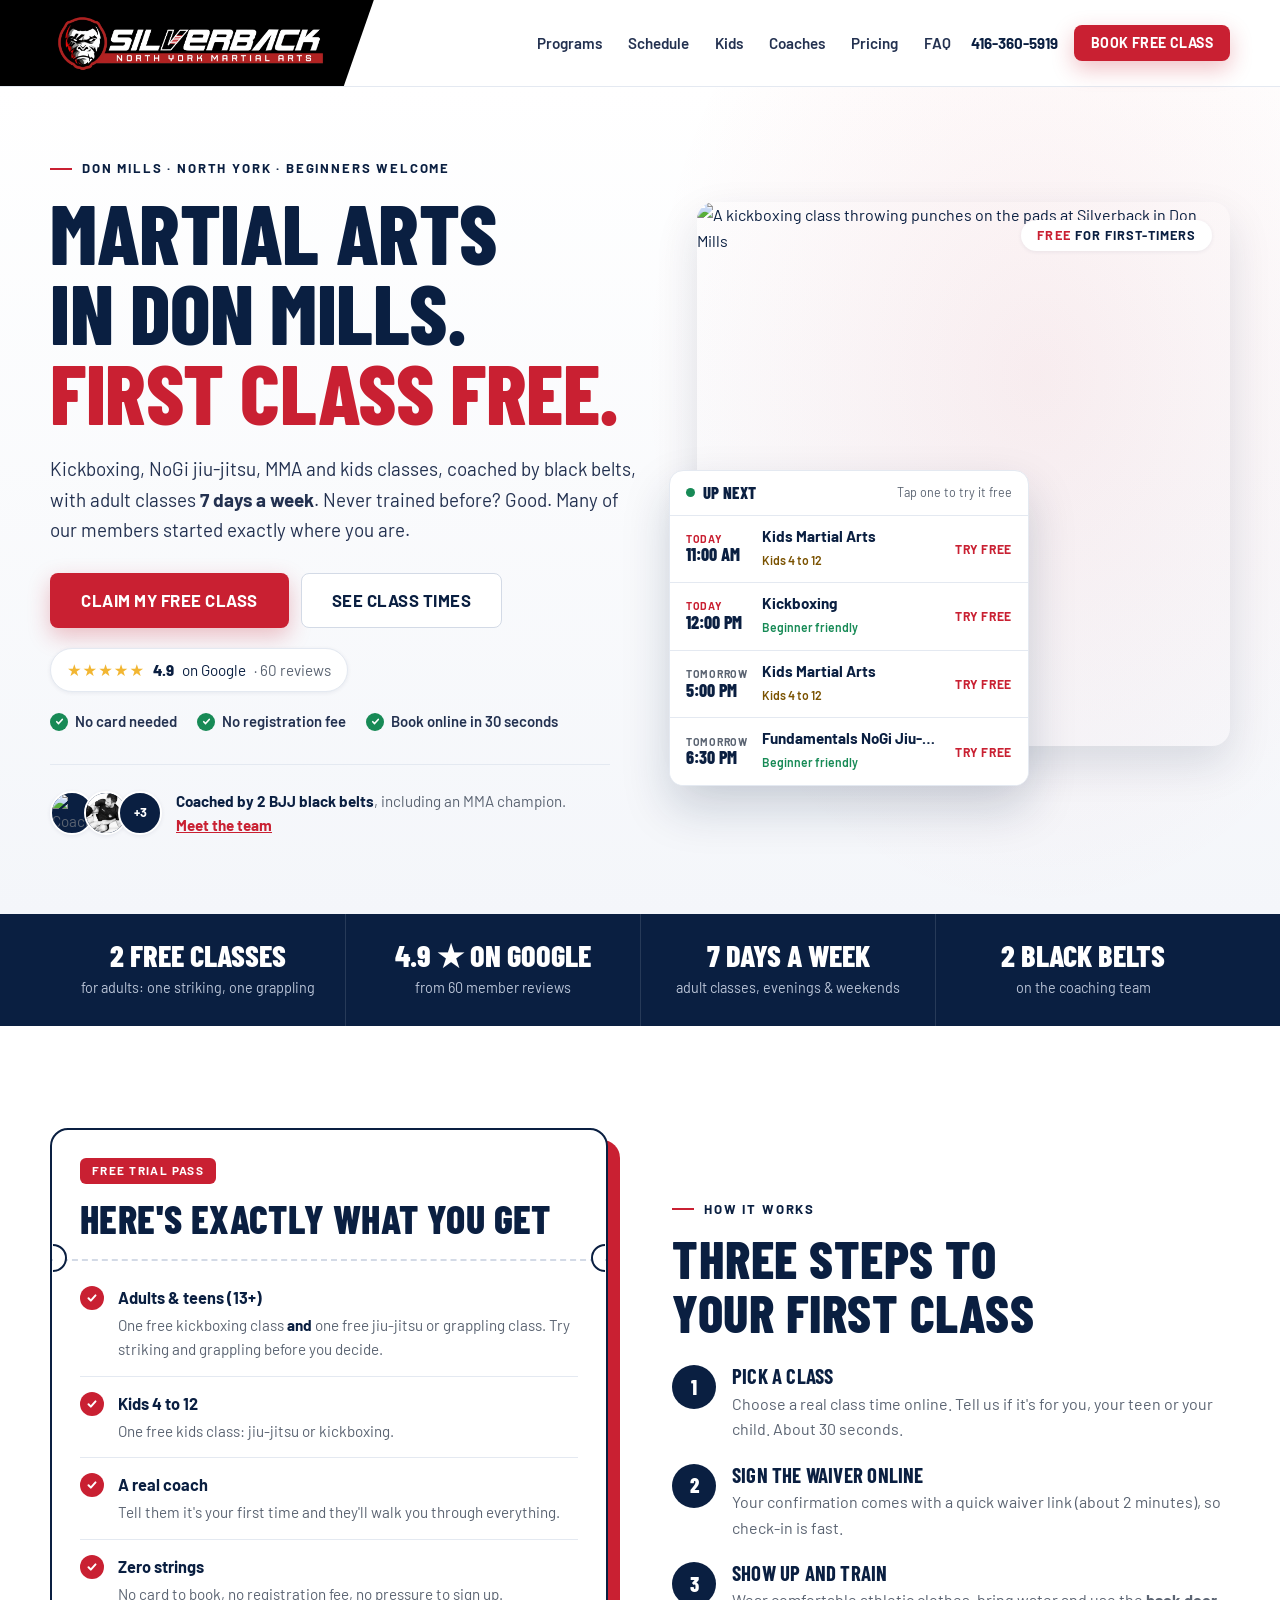
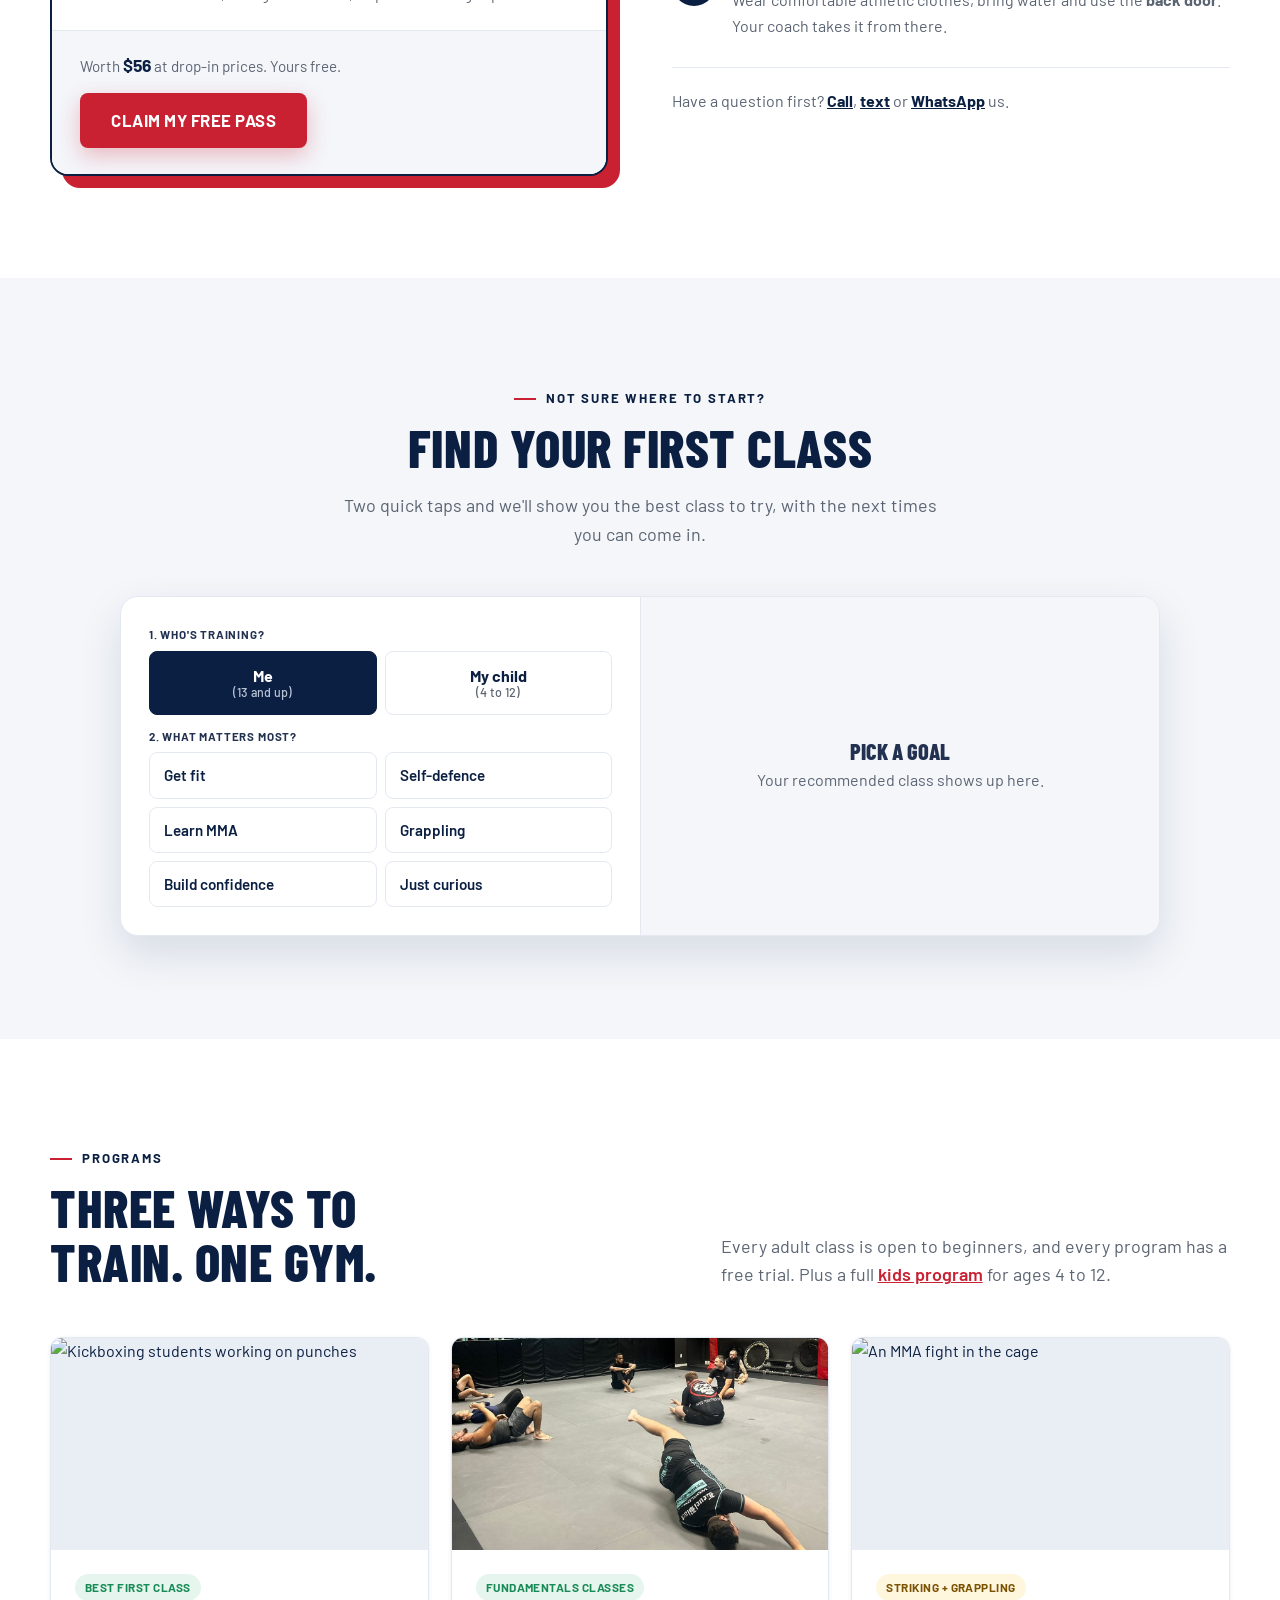
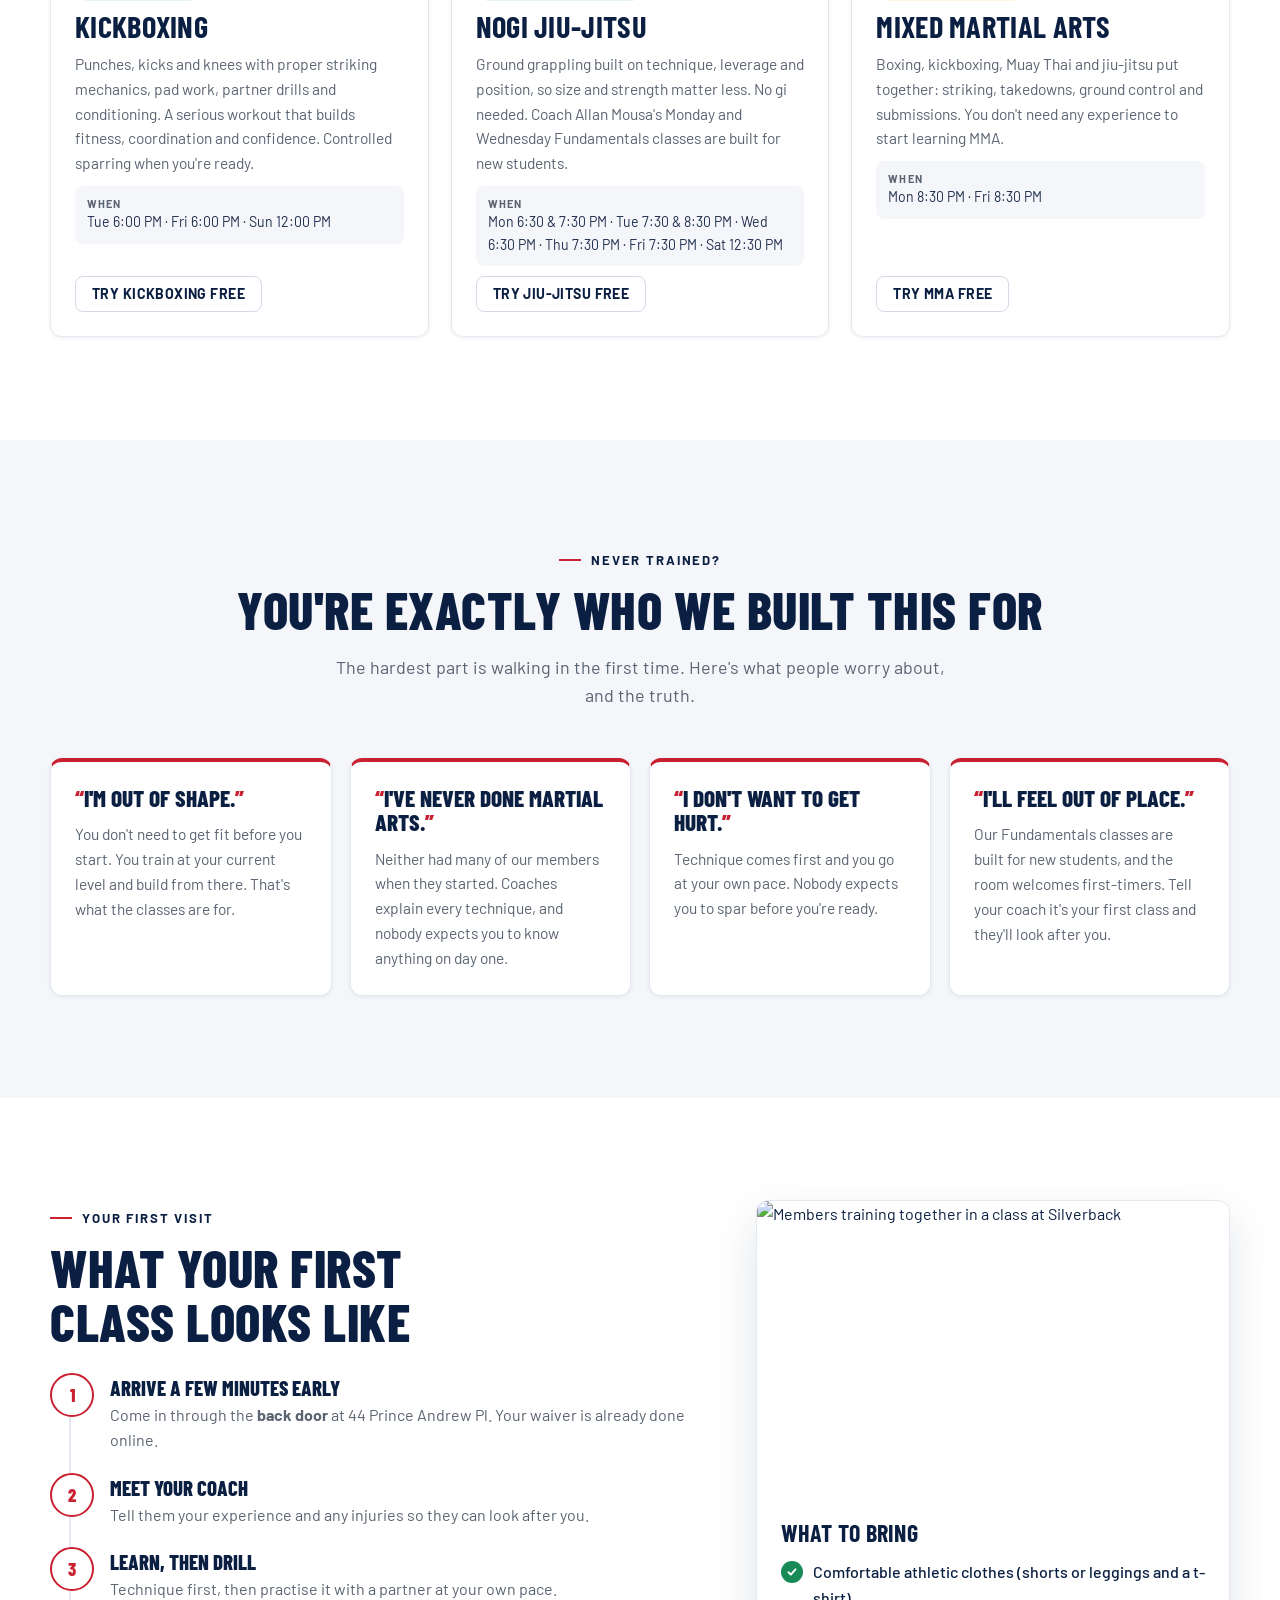
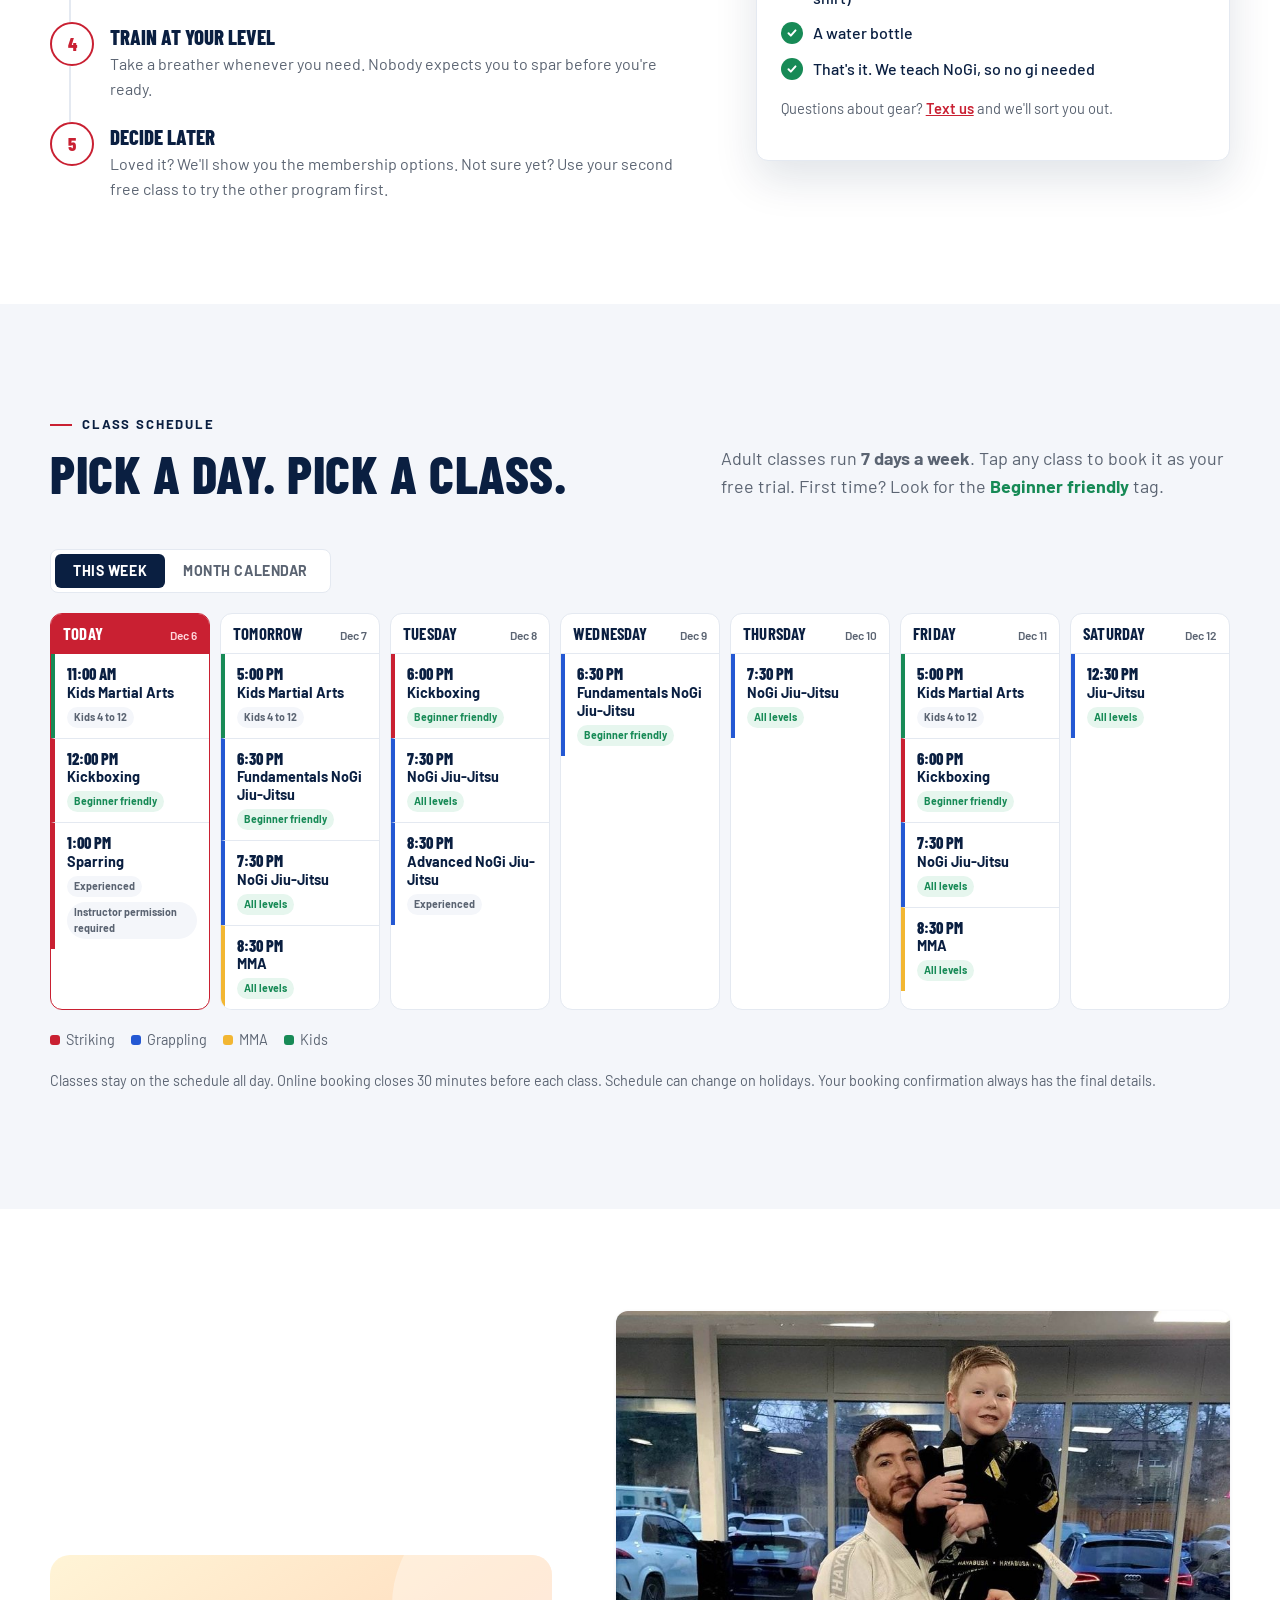
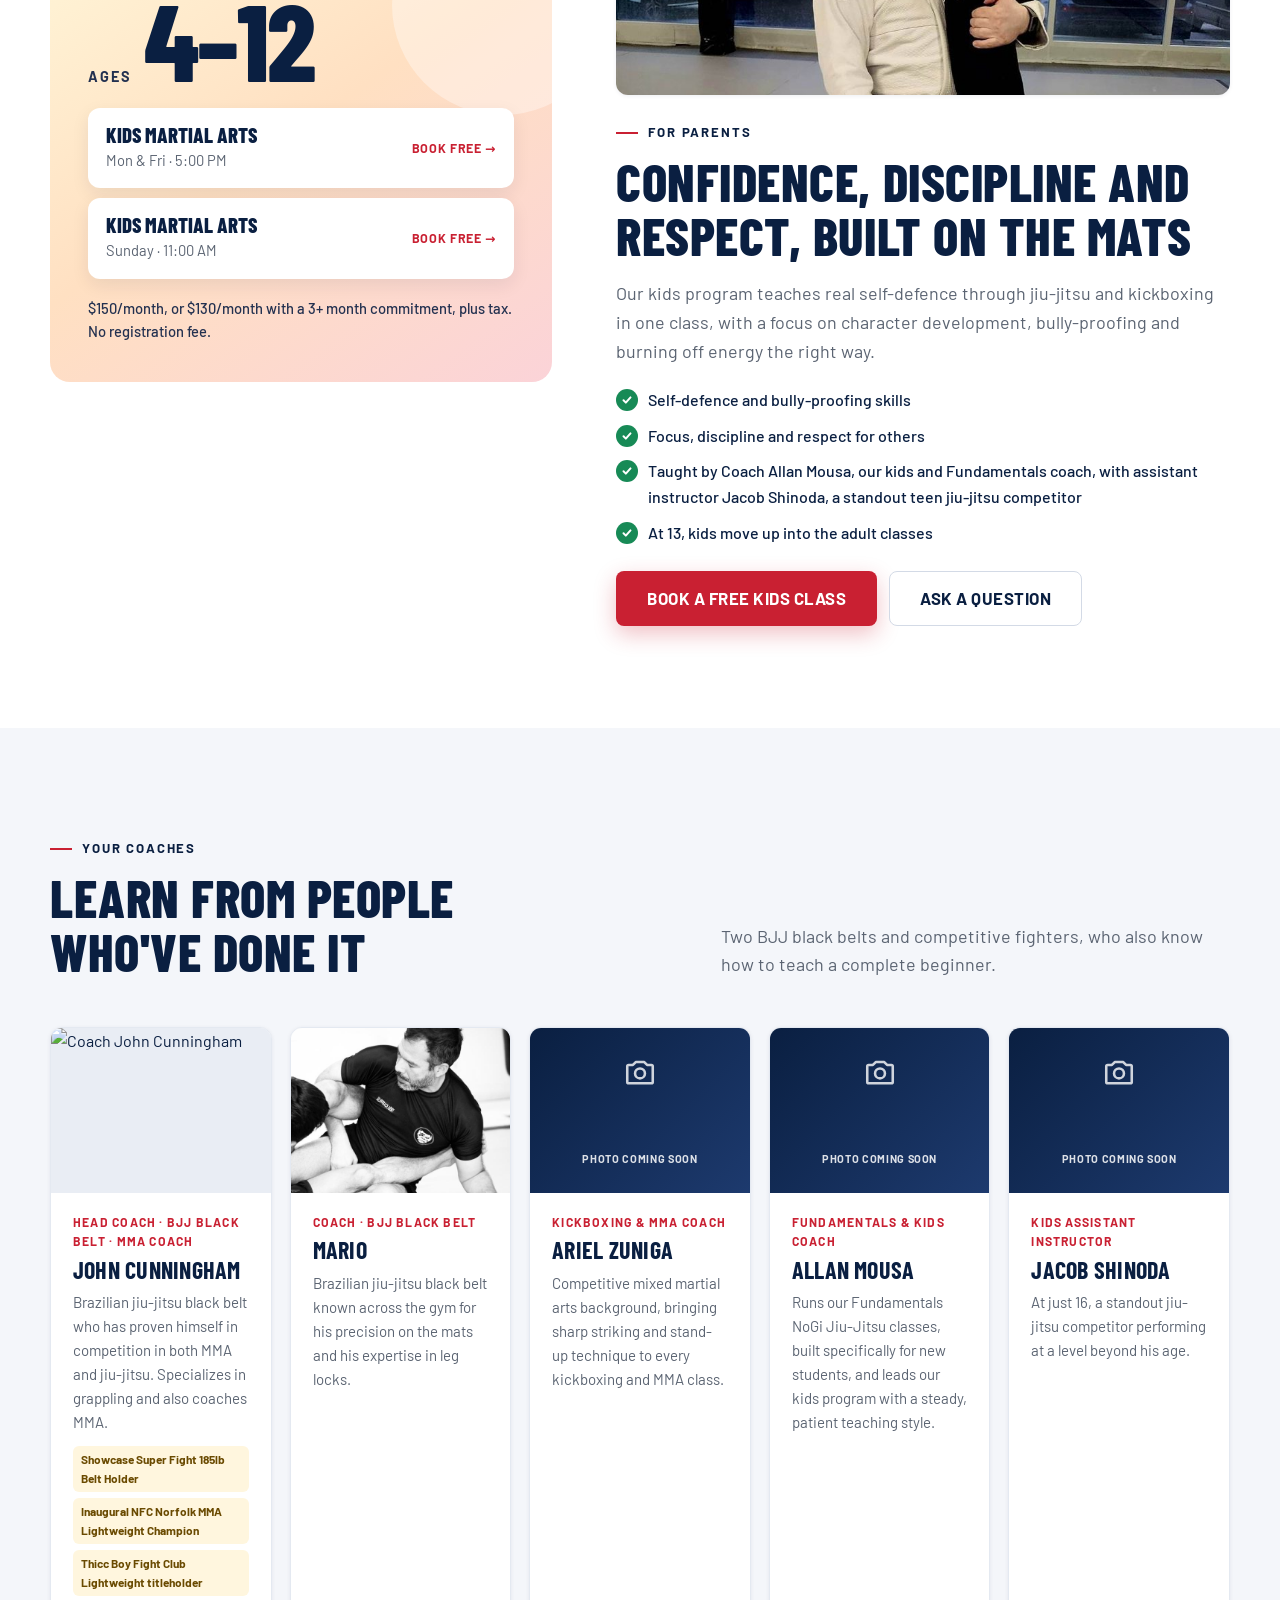
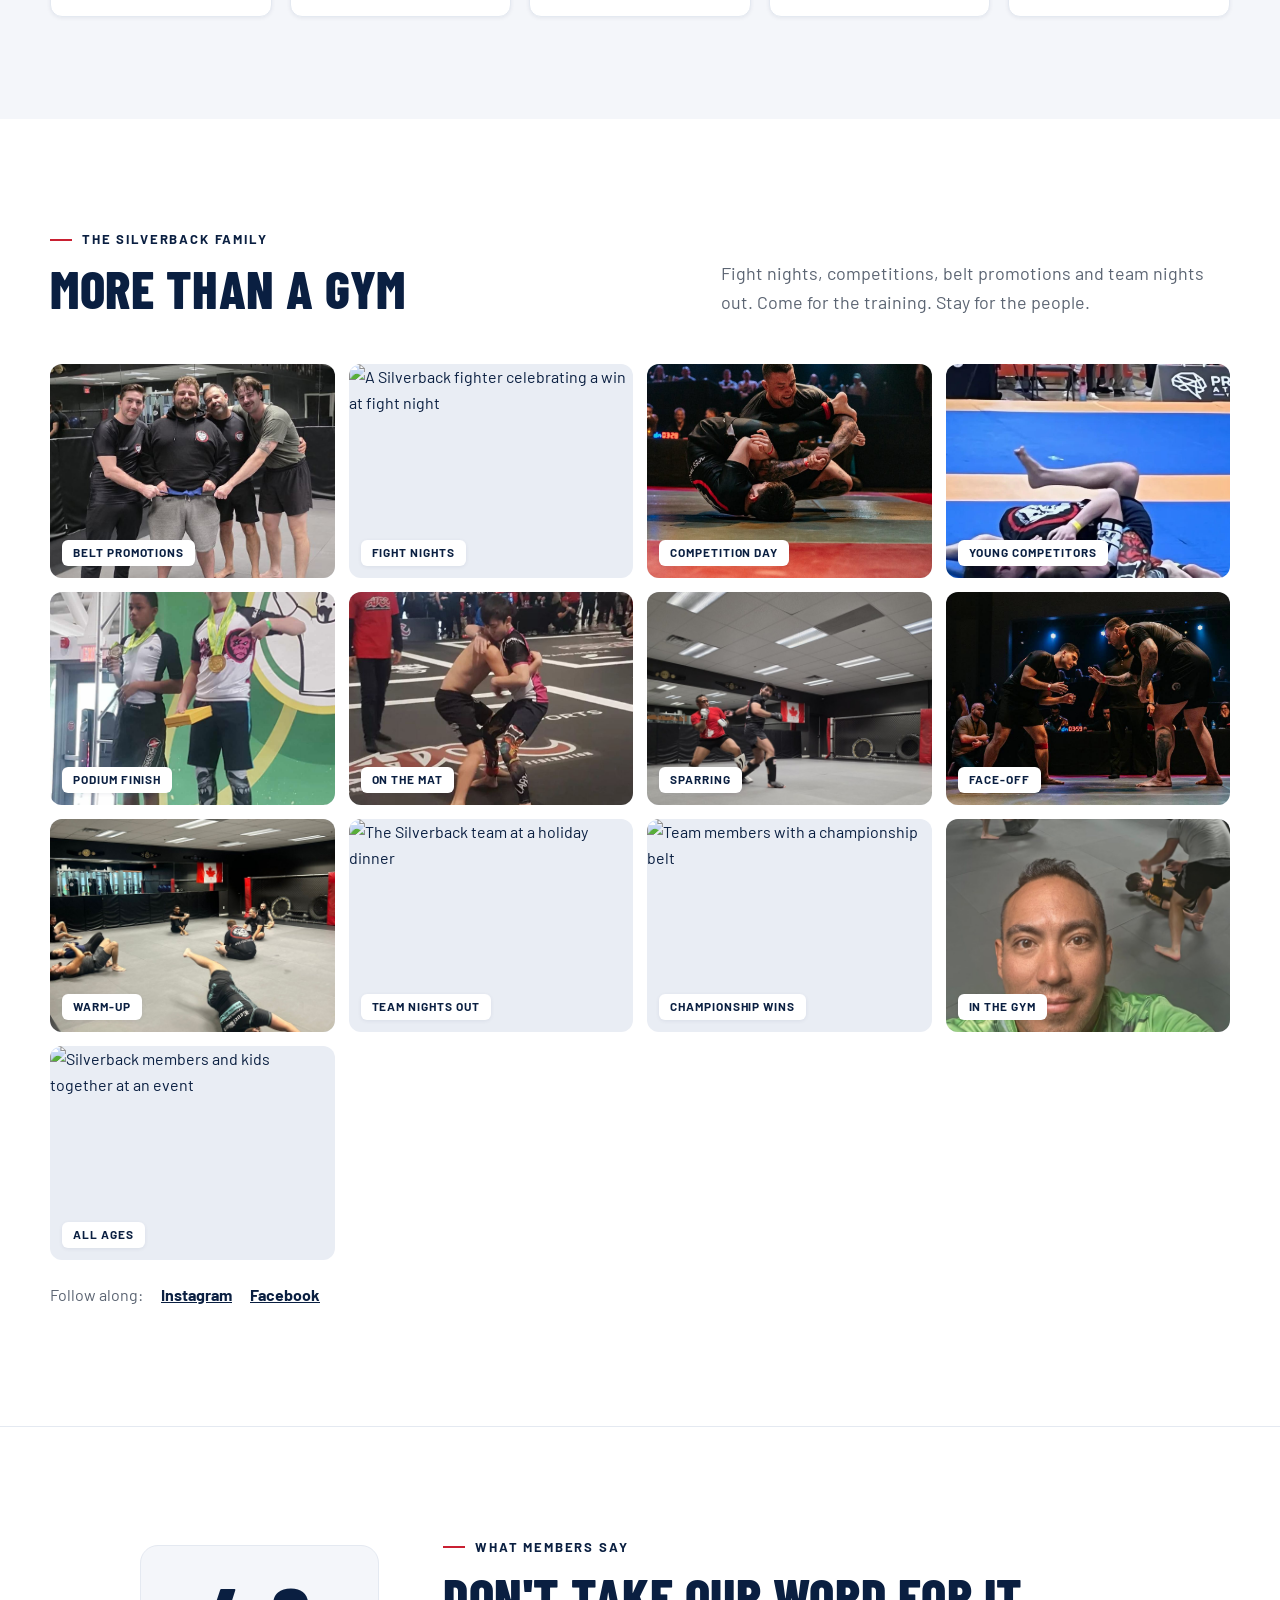
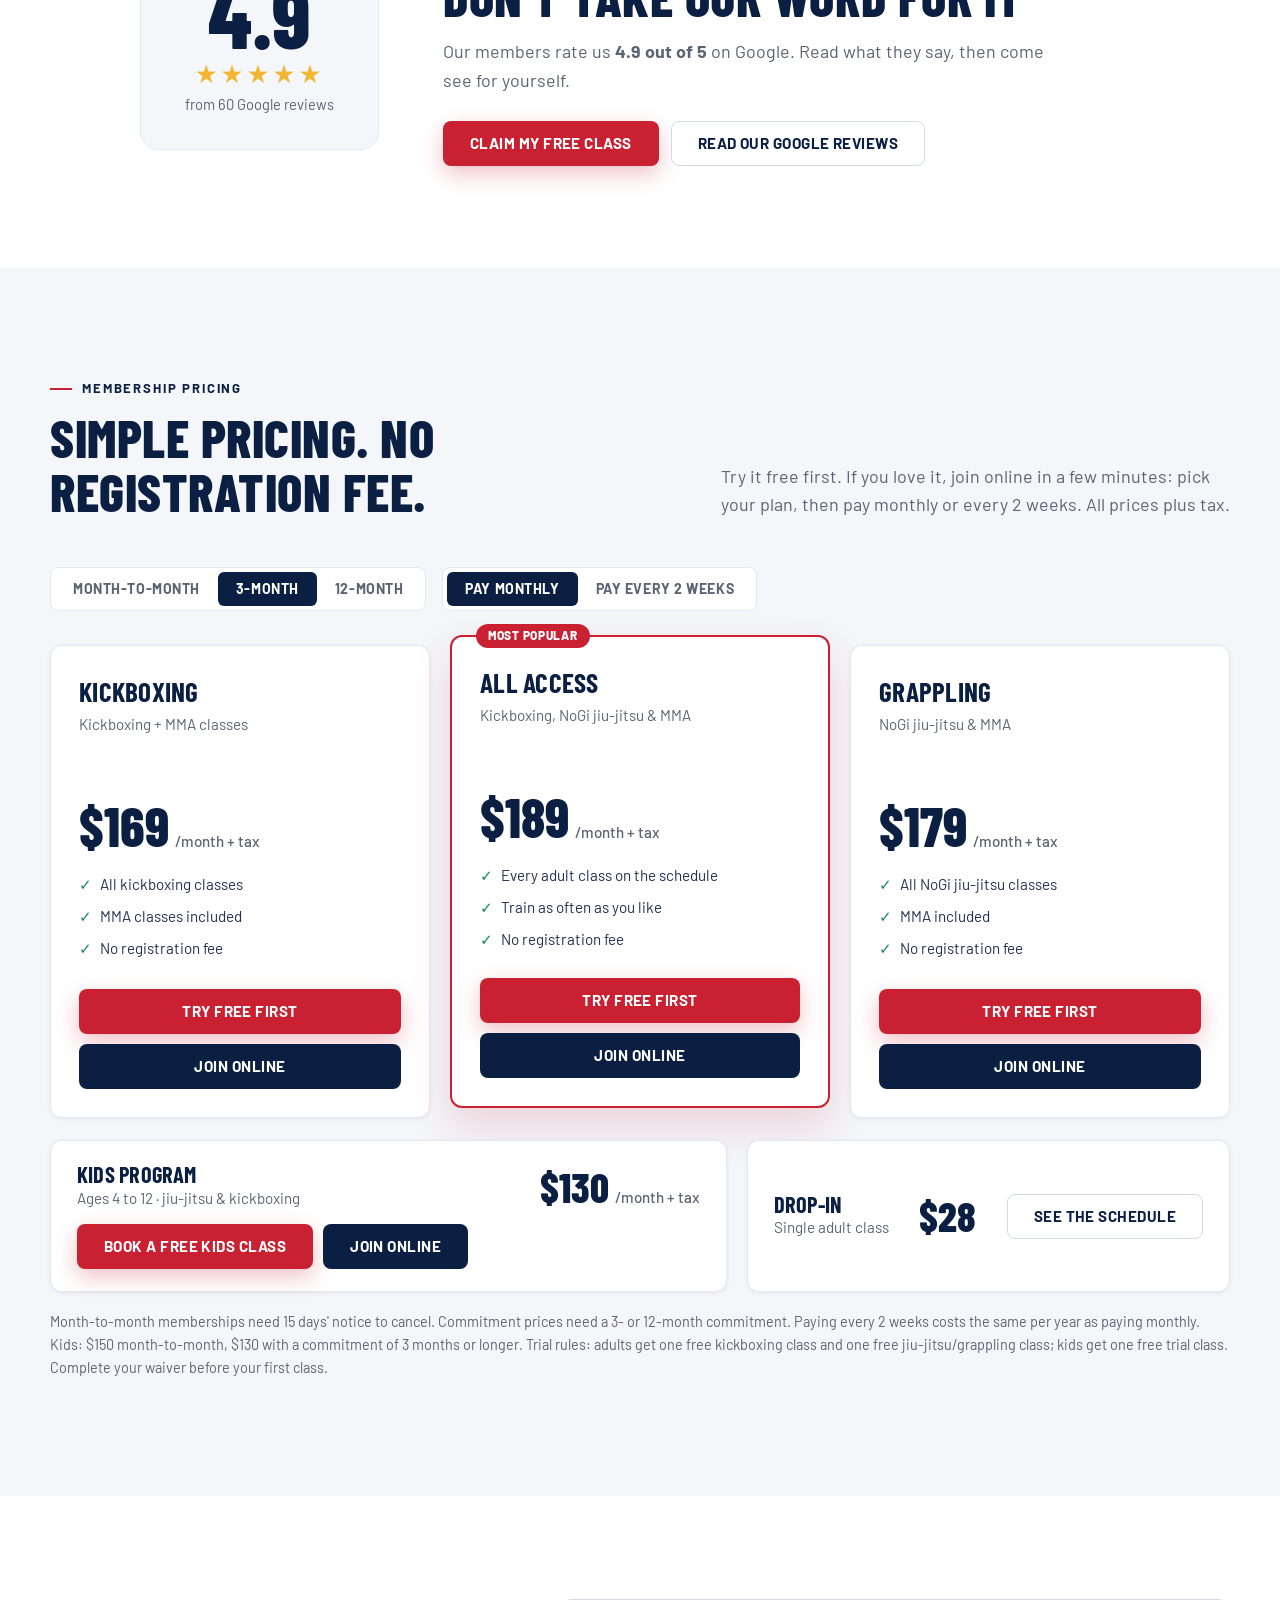
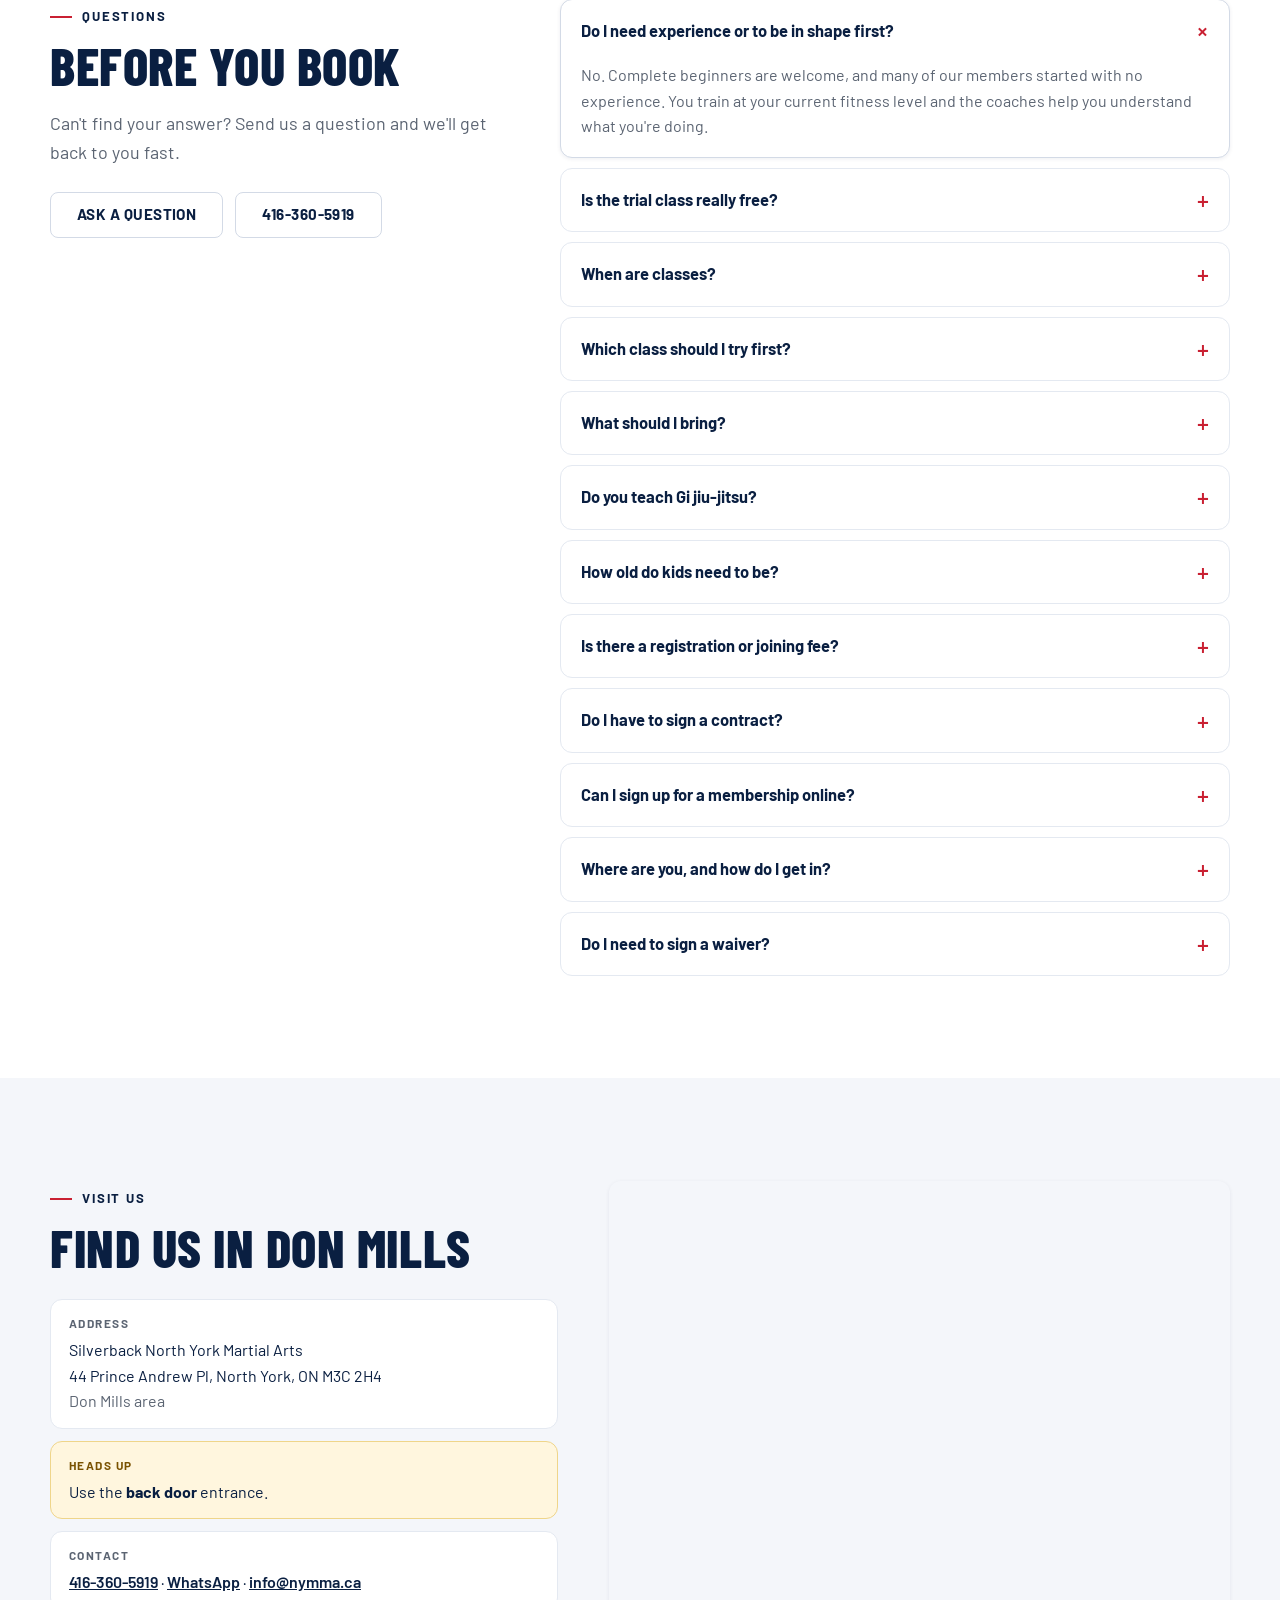
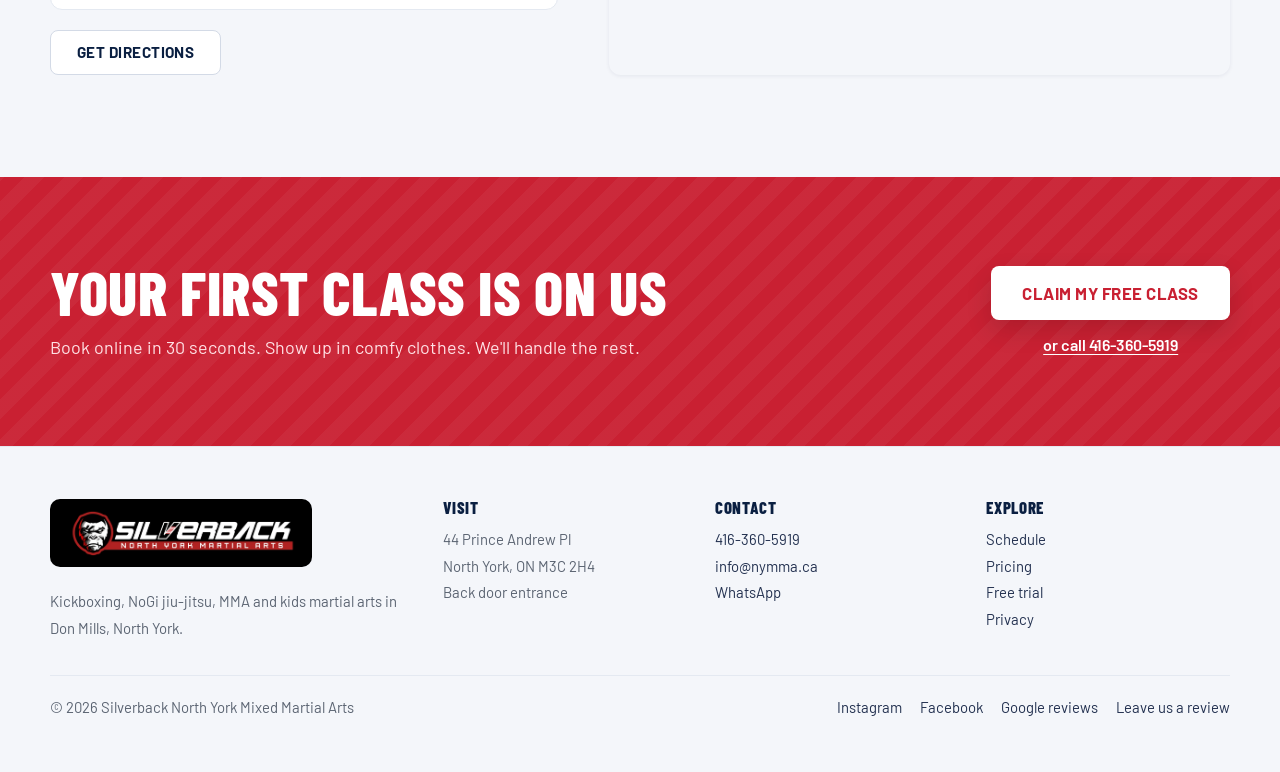
==== commit 313a155d: "Remove Wrestling: Thursday is just NoGi Jiu-Jitsu 7:30 PM The Thursday Wrestling class was removed. " ====
--- a/index.html
+++ b/index.html
@@ -4,8 +4,8 @@
 <meta charset="utf-8">
 <meta name="viewport" content="width=device-width,initial-scale=1">
 <title>Don Mills Martial Arts | Free Trial | Silverback</title>
-<meta name="description" content="Kickboxing, NoGi jiu-jitsu, wrestling, MMA and kids classes in Don Mills, North York. Book a free trial class online. Beginners welcome, no registration fee.">
-<meta name="keywords" content="martial arts Don Mills, martial arts North York, kickboxing Don Mills, NoGi jiu-jitsu Don Mills, BJJ North York, MMA gym Don Mills, kids martial arts North York, wrestling classes Don Mills, free trial class North York">
+<meta name="description" content="Kickboxing, NoGi jiu-jitsu, MMA and kids classes in Don Mills, North York. Book a free trial class online. Beginners welcome, no registration fee.">
+<meta name="keywords" content="martial arts Don Mills, martial arts North York, kickboxing Don Mills, NoGi jiu-jitsu Don Mills, BJJ North York, MMA gym Don Mills, kids martial arts North York, free trial class North York">
 <link rel="canonical" href="https://www.nymma.ca/">
 <!-- Same Google Search Console verification as the current nymma.ca site - keeps Search Console access
      to this domain's history/sitemaps/indexing when the old site is replaced. Do not change this value. -->
@@ -14,7 +14,7 @@
 <meta name="color-scheme" content="light">
 <meta property="og:type" content="website">
 <meta property="og:title" content="Your first class is free | Silverback Martial Arts, Don Mills">
-<meta property="og:description" content="Kickboxing, NoGi Brazilian jiu-jitsu, wrestling, MMA and kids classes in Don Mills, North York. Beginners welcome. Book your free trial class online.">
+<meta property="og:description" content="Kickboxing, NoGi Brazilian jiu-jitsu, MMA and kids classes in Don Mills, North York. Beginners welcome. Book your free trial class online.">
 <meta property="og:image" content="https://img1.wsimg.com/isteam/ip/94b5a3c4-f726-4b4a-af38-fd5995746933/Muay-Thai-Class-in-North-York.jpg/:/rs=w:1200">
 <meta property="og:locale" content="en_CA">
 <link rel="icon" href="/favicon.ico?v=2" sizes="48x48">
@@ -24,7 +24,7 @@
 <link rel="preconnect" href="https://fonts.googleapis.com">
 <link rel="preconnect" href="https://fonts.gstatic.com" crossorigin>
 <link href="https://fonts.googleapis.com/css2?family=Barlow:wght@400;500;600;700&family=Barlow+Condensed:wght@600;700;800&display=swap" rel="stylesheet">
-<link rel="stylesheet" href="assets/css/styles.css?v=19">
+<link rel="stylesheet" href="assets/css/styles.css?v=20">
 <script>document.documentElement.classList.add("js")</script>
 
 <script type="application/ld+json">
@@ -36,7 +36,7 @@
  "sameAs":["https://www.instagram.com/silverbacknorthyorkmma/","https://www.facebook.com/people/Silverback-North-York-Mix-Martial-Arts/61554992890038/","https://www.google.com/maps?cid=10852748571767480360"],
  "priceRange":"$$",
  "aggregateRating":{"@type":"AggregateRating","ratingValue":"4.9","reviewCount":"60"},
- "description":"Kickboxing, NoGi Brazilian jiu-jitsu, wrestling, MMA and kids martial arts in Don Mills, North York, Toronto. Free trial classes. Beginners welcome."}
+ "description":"Kickboxing, NoGi Brazilian jiu-jitsu, MMA and kids martial arts in Don Mills, North York, Toronto. Free trial classes. Beginners welcome."}
 </script>
 <script type="application/ld+json">
 {"@context":"https://schema.org","@type":"FAQPage","mainEntity":[
@@ -80,7 +80,7 @@
     <div class="hero-copy">
       <span class="eyebrow">Don Mills · North York · Beginners welcome</span>
       <h1>Martial arts in Don Mills. <em>First class free.</em></h1>
-      <p class="lead">Kickboxing, NoGi jiu-jitsu, wrestling, MMA and kids classes, coached by black belts, with adult classes <b>7&nbsp;days a&nbsp;week</b>. Never trained before? Good. Many of our members started exactly where you are.</p>
+      <p class="lead">Kickboxing, NoGi jiu-jitsu, MMA and kids classes, coached by black belts, with adult classes <b>7&nbsp;days a&nbsp;week</b>. Never trained before? Good. Many of our members started exactly where you are.</p>
       <div class="hero-ctas" id="heroCtas">
         <button type="button" class="btn btn-red btn-lg" data-open-modal="book" data-track="cta_hero">Claim my free class</button>
         <a class="btn btn-ghost btn-lg" href="#schedule" data-track="cta_hero_schedule">See class times</a>
@@ -182,7 +182,7 @@
 <section class="sec" id="programs">
   <div class="wrap">
     <div class="sec-head split">
-      <div><span class="eyebrow">Programs</span><h2>Four ways to train. One gym.</h2></div>
+      <div><span class="eyebrow">Programs</span><h2>Three ways to train. One gym.</h2></div>
       <p class="lead">Every adult class is open to beginners, and every program has a free trial. Plus a full <a href="#kids">kids program</a> for ages 4 to 12.</p>
     </div>
     <div class="progs">
@@ -202,18 +202,8 @@
           <span class="chip2 green">Fundamentals classes</span>
           <h3>NoGi Jiu-Jitsu</h3>
           <p>Ground grappling built on technique, leverage and position, so size and strength matter less. No gi needed. Coach Allan Mousa's Monday and Wednesday Fundamentals classes are built for new students.</p>
-          <p class="when"><b>When</b> <span data-times="Jiu-Jitsu">Mon 6:30 &amp; 7:30 PM · Tue 7:30 &amp; 8:30 PM · Wed 6:30 PM · Thu 8:30 PM · Fri 7:30 PM · Sat 12:30 PM</span></p>
+          <p class="when"><b>When</b> <span data-times="Jiu-Jitsu">Mon 6:30 &amp; 7:30 PM · Tue 7:30 &amp; 8:30 PM · Wed 6:30 PM · Thu 7:30 PM · Fri 7:30 PM · Sat 12:30 PM</span></p>
           <a class="btn btn-ghost btn-sm" href="#book" data-book-class="Jiu-Jitsu" data-book-who="ADULT" data-track="cta_jiujitsu">Try jiu-jitsu free</a>
-        </div>
-      </article>
-      <article class="prog rv">
-        <div class="prog-ph"><img loading="lazy" src="https://img1.wsimg.com/isteam/ip/94b5a3c4-f726-4b4a-af38-fd5995746933/WhatsApp%20Image%202024-02-17%20at%2020.16.29.jpg/:/rs=w:900" alt="Two athletes grappling for control on the mats" width="900" height="534" style="object-position:50% 45%"></div>
-        <div class="prog-body">
-          <span class="chip2">Thursday nights</span>
-          <h3>Wrestling</h3>
-          <p>Takedowns, control, balance and positional dominance: drilling, clinch work, live grappling and conditioning. The foundation of grappling, and a big edge for MMA.</p>
-          <p class="when"><b>When</b> <span data-times="Wrestling">Thu 7:30 PM</span></p>
-          <a class="btn btn-ghost btn-sm" href="#book" data-book-class="Wrestling" data-book-who="ADULT" data-track="cta_wrestling">Try wrestling free</a>
         </div>
       </article>
       <article class="prog rv">
@@ -221,7 +211,7 @@
         <div class="prog-body">
           <span class="chip2 gold">Striking + grappling</span>
           <h3>Mixed Martial Arts</h3>
-          <p>Boxing, kickboxing, Muay Thai, wrestling and jiu-jitsu put together: striking, takedowns, ground control and submissions. You don't need any experience to start learning MMA.</p>
+          <p>Boxing, kickboxing, Muay Thai and jiu-jitsu put together: striking, takedowns, ground control and submissions. You don't need any experience to start learning MMA.</p>
           <p class="when"><b>When</b> <span data-times="MMA">Mon 8:30 PM · Fri 8:30 PM</span></p>
           <a class="btn btn-ghost btn-sm" href="#book" data-book-class="MMA" data-book-who="ADULT" data-track="cta_mma">Try MMA free</a>
         </div>
@@ -373,7 +363,7 @@
       <figure class="rv"><img loading="lazy" src="assets/img/gallery-comp-nogi-adult.jpg" alt="A Silverback athlete competing in a NoGi grappling match" width="1024" height="682"><figcaption>Competition day</figcaption></figure>
       <figure class="rv"><img loading="lazy" src="assets/img/gallery-comp-nogi-teen.jpg" alt="A young Silverback grappler competing in a NoGi tournament" width="1059" height="1587" style="object-position:50% 30%"><figcaption>Young competitors</figcaption></figure>
       <figure class="rv"><img loading="lazy" src="assets/img/gallery-podium-medals.jpg" alt="Two young Silverback athletes on the podium with their medals" width="1200" height="1600" style="object-position:50% 35%"><figcaption>Podium finish</figcaption></figure>
-      <figure class="rv"><img loading="lazy" src="assets/img/gallery-comp-wrestling-teen.jpg" alt="A Silverback student competing in a submission wrestling match" width="891" height="1600" style="object-position:50% 36%"><figcaption>On the mat</figcaption></figure>
+      <figure class="rv"><img loading="lazy" src="assets/img/gallery-comp-grappling-teen.jpg" alt="A Silverback student competing in a submission grappling match" width="891" height="1600" style="object-position:50% 36%"><figcaption>On the mat</figcaption></figure>
       <figure class="rv"><img loading="lazy" src="assets/img/gallery-sparring.jpg" alt="Two students sparring during kickboxing class at Silverback" width="1200" height="1600" style="object-position:50% 30%"><figcaption>Sparring</figcaption></figure>
       <figure class="rv"><img loading="lazy" src="assets/img/gallery-comp-faceoff.jpg" alt="Two competitors and a referee before a submission grappling match" width="1080" height="720" style="object-position:50% 55%"><figcaption>Face-off</figcaption></figure>
       <figure class="rv"><img loading="lazy" src="assets/img/gallery-group-class.jpg" alt="Students warming up together during class at Silverback" width="1200" height="1600" style="object-position:50% 55%"><figcaption>Warm-up</figcaption></figure>
@@ -443,7 +433,7 @@
       <article class="plan feat" data-plan="allaccess">
         <span class="ribbon promo" id="promoRibbon" hidden>Limited-time offer</span>
         <span class="ribbon" id="popRibbon">Most popular</span>
-        <h3>All Access</h3><p class="inc">Kickboxing, NoGi jiu-jitsu, wrestling &amp; MMA</p>
+        <h3>All Access</h3><p class="inc">Kickboxing, NoGi jiu-jitsu &amp; MMA</p>
         <div class="was"></div>
         <div class="price"><span data-price>$189</span><small data-per>/month + tax</small></div>
         <ul><li>Every adult class on the schedule</li><li>Train as often as you like</li><li>No registration fee</li></ul>
@@ -452,10 +442,10 @@
       </article>
 
       <article class="plan" data-plan="grappling">
-        <h3>Grappling</h3><p class="inc">NoGi jiu-jitsu, wrestling &amp; MMA</p>
+        <h3>Grappling</h3><p class="inc">NoGi jiu-jitsu &amp; MMA</p>
         <div class="was"></div>
         <div class="price"><span data-price>$179</span><small data-per>/month + tax</small></div>
-        <ul><li>All NoGi jiu-jitsu classes</li><li>Wrestling + MMA included</li><li>No registration fee</li></ul>
+        <ul><li>All NoGi jiu-jitsu classes</li><li>MMA included</li><li>No registration fee</li></ul>
         <div class="btns"><a class="btn btn-red" href="#book" data-book-class="Jiu-Jitsu" data-book-who="ADULT" data-track="cta_plan_gr">Try free first</a>
           <button type="button" class="btn btn-dark" data-join="grappling" data-track="join_gr">Join online</button></div>
       </article>
@@ -543,7 +533,7 @@
   <div class="wrap ftr-grid">
     <div class="ftr-brand">
       <span class="logo-plate"><img src="https://img1.wsimg.com/isteam/ip/94b5a3c4-f726-4b4a-af38-fd5995746933/22978.png/:/rs=w:480" srcset="https://img1.wsimg.com/isteam/ip/94b5a3c4-f726-4b4a-af38-fd5995746933/22978.png/:/rs=w:240 240w, https://img1.wsimg.com/isteam/ip/94b5a3c4-f726-4b4a-af38-fd5995746933/22978.png/:/rs=w:480 480w, https://img1.wsimg.com/isteam/ip/94b5a3c4-f726-4b4a-af38-fd5995746933/22978.png/:/rs=w:720 720w" sizes="230px" alt="Silverback North York Martial Arts" width="230" height="48" loading="lazy" onerror="this.onerror=null;this.removeAttribute('srcset');this.src='assets/img/logo.webp'"></span>
-      <p>Kickboxing, NoGi jiu-jitsu, wrestling, MMA and kids martial arts in Don Mills, North York.</p>
+      <p>Kickboxing, NoGi jiu-jitsu, MMA and kids martial arts in Don Mills, North York.</p>
     </div>
     <div><b>Visit</b><p>44 Prince Andrew Pl<br>North York, ON M3C 2H4<br>Back door entrance</p></div>
     <div><b>Contact</b><p><a href="tel:+14163605919" data-tel>416-360-5919</a><br><a href="mailto:info@nymma.ca">info@nymma.ca</a><br><a href="https://wa.me/14163605919" data-wa target="_blank" rel="noopener">WhatsApp</a></p></div>
@@ -561,8 +551,8 @@
   <a class="btn btn-ghost" href="sms:+14163605919" data-sms data-msg="Hi! I'd like to try a free class at Silverback." data-track="sms_mbar" aria-label="Text">Text</a>
 </div>
 
-<script src="assets/js/config.js?v=21"></script>
-<script src="assets/js/site.js?v=21"></script>
+<script src="assets/js/config.js?v=22"></script>
+<script src="assets/js/site.js?v=22"></script>
 <script src="assets/js/booking.js?v=20"></script>
 <script src="assets/js/schedule.js?v=21"></script>
 <script src="assets/js/join.js?v=19"></script>
--- a/assets/css/styles.css
+++ b/assets/css/styles.css
@@ -217,7 +217,7 @@
 .rec-alt a{color:var(--ink);font-weight:700}
 
 /* ============ programs ============ */
-.progs{display:grid;grid-template-columns:1fr 1fr;gap:22px}
+.progs{display:grid;grid-template-columns:repeat(3,1fr);gap:22px}   /* three programs: Kickboxing, NoGi Jiu-Jitsu, MMA (Wrestling was removed 2026-10-30) */
 @media(max-width:820px){.progs{grid-template-columns:1fr}}
 /* Photo always sits full-width on top of the text (never squeezed into a narrow side column) so it keeps a
    sane landscape crop at every screen size, instead of stretching into a tall, badly-cropped sliver on wide screens. */
